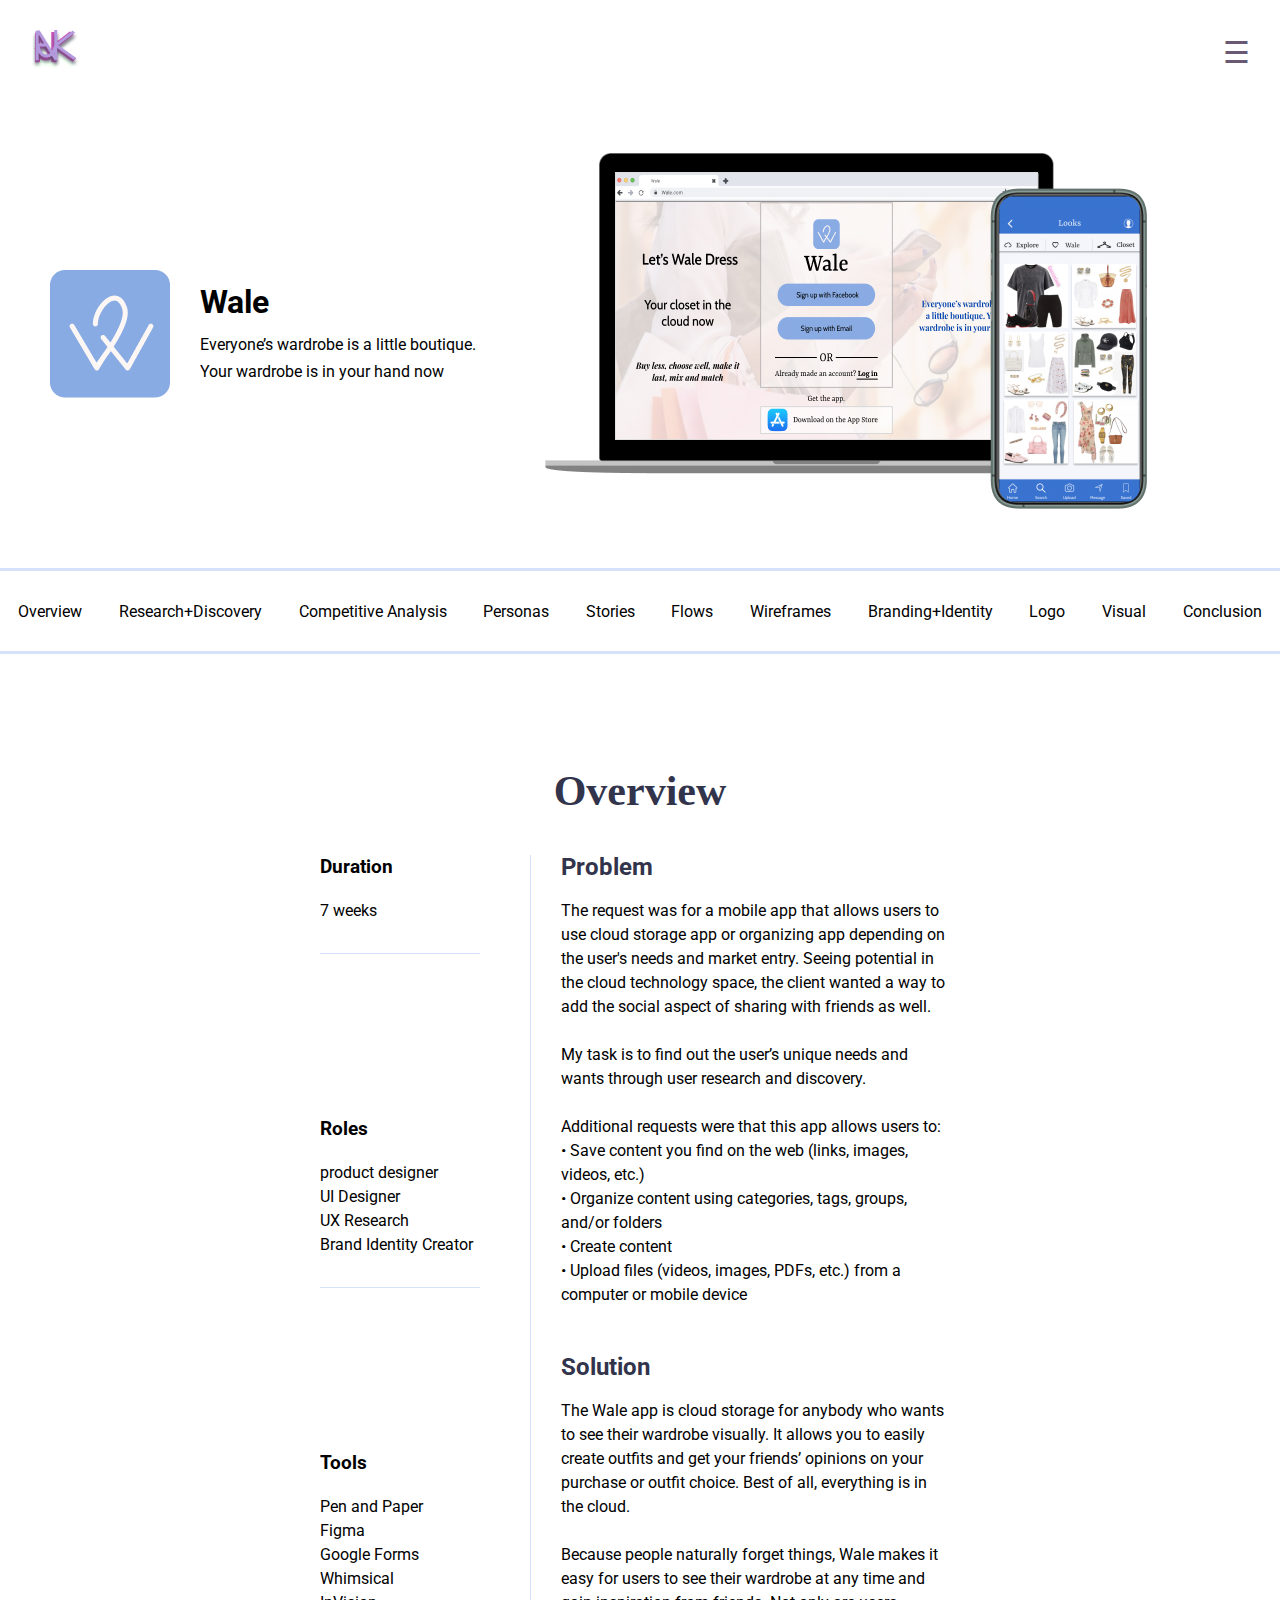
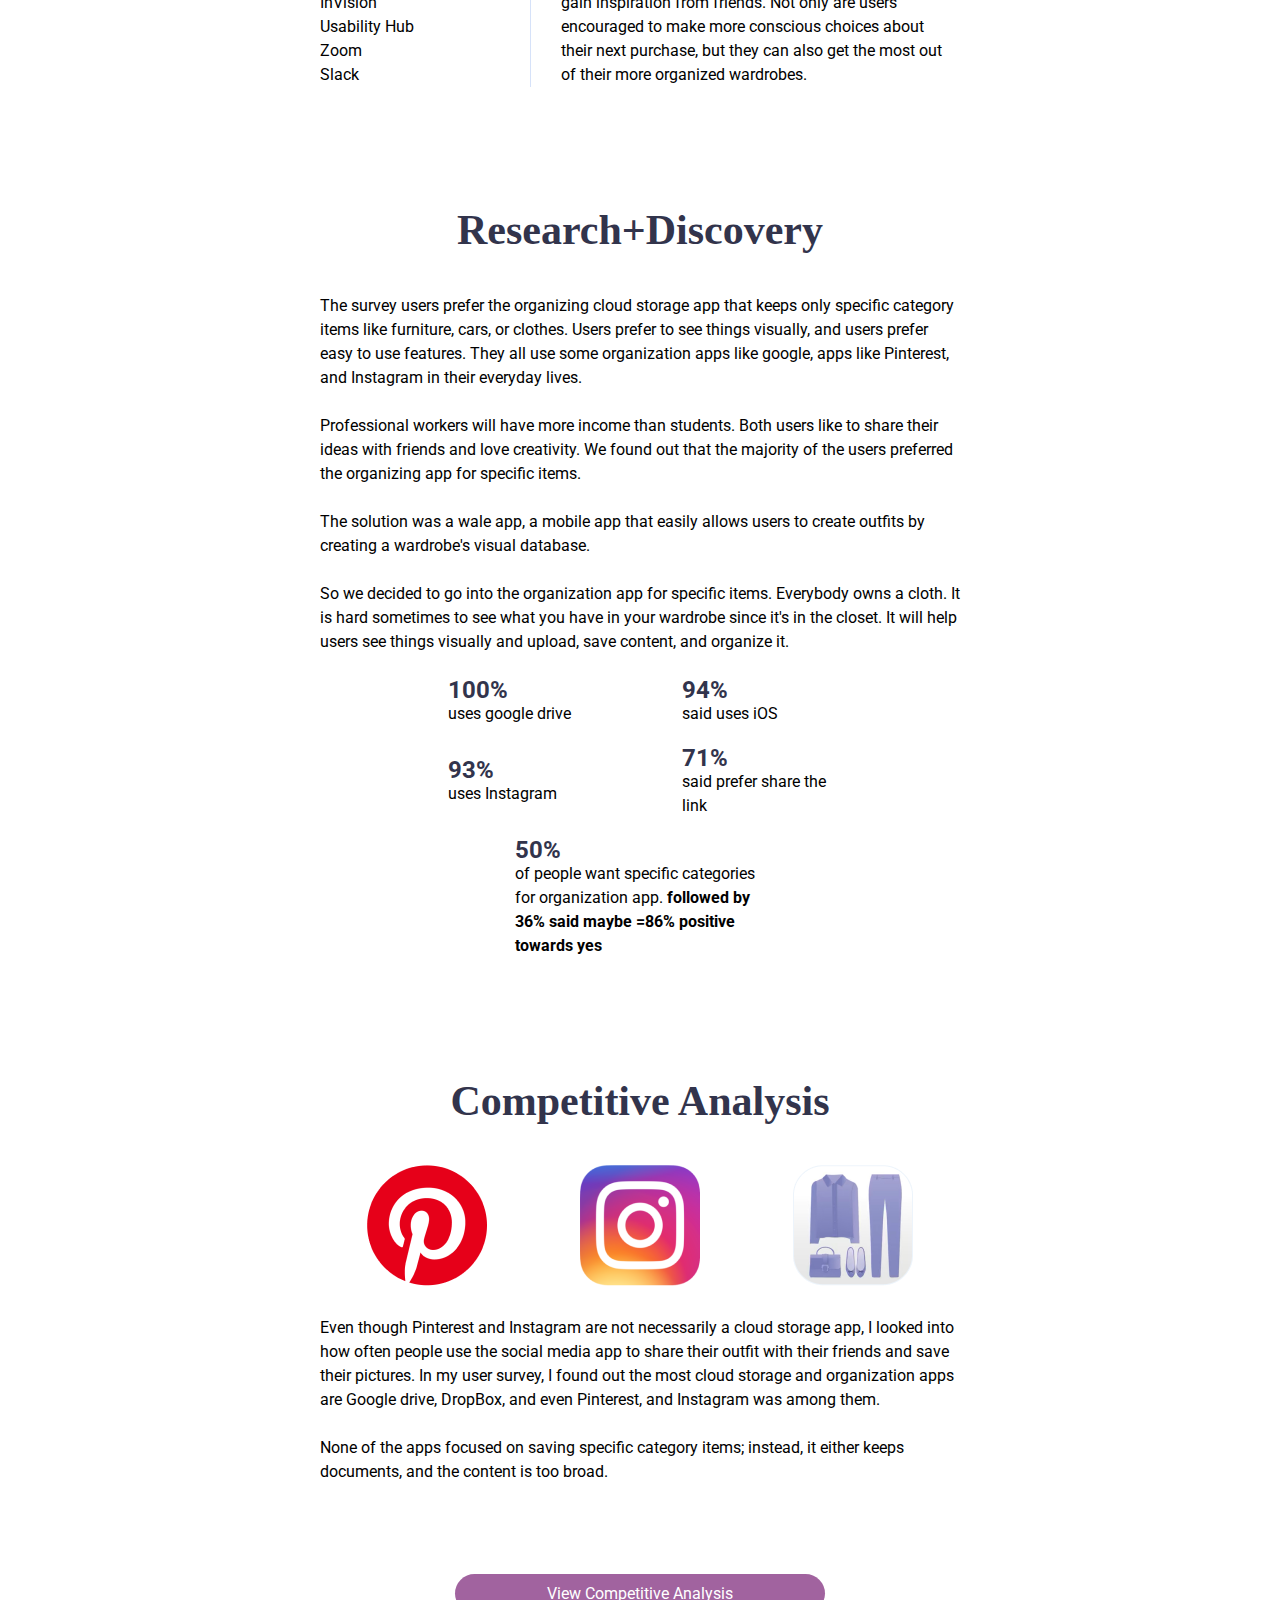
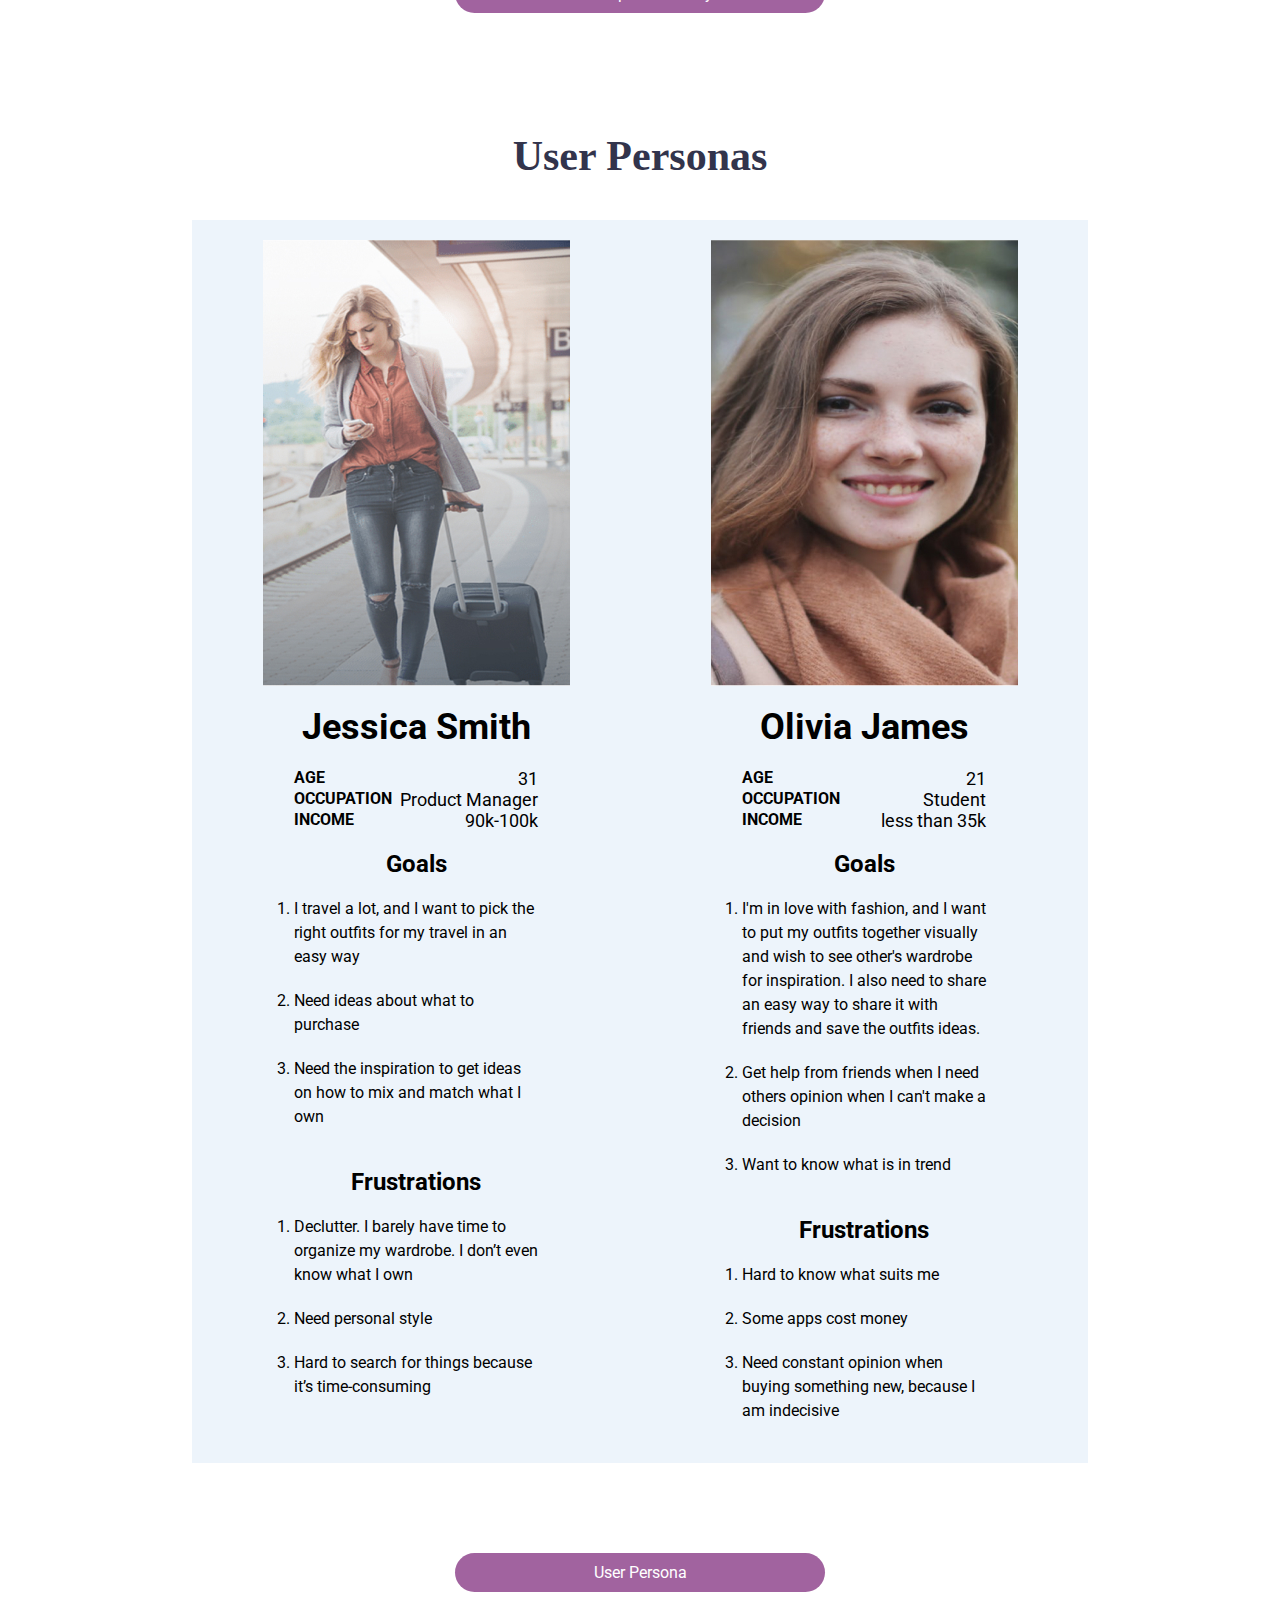
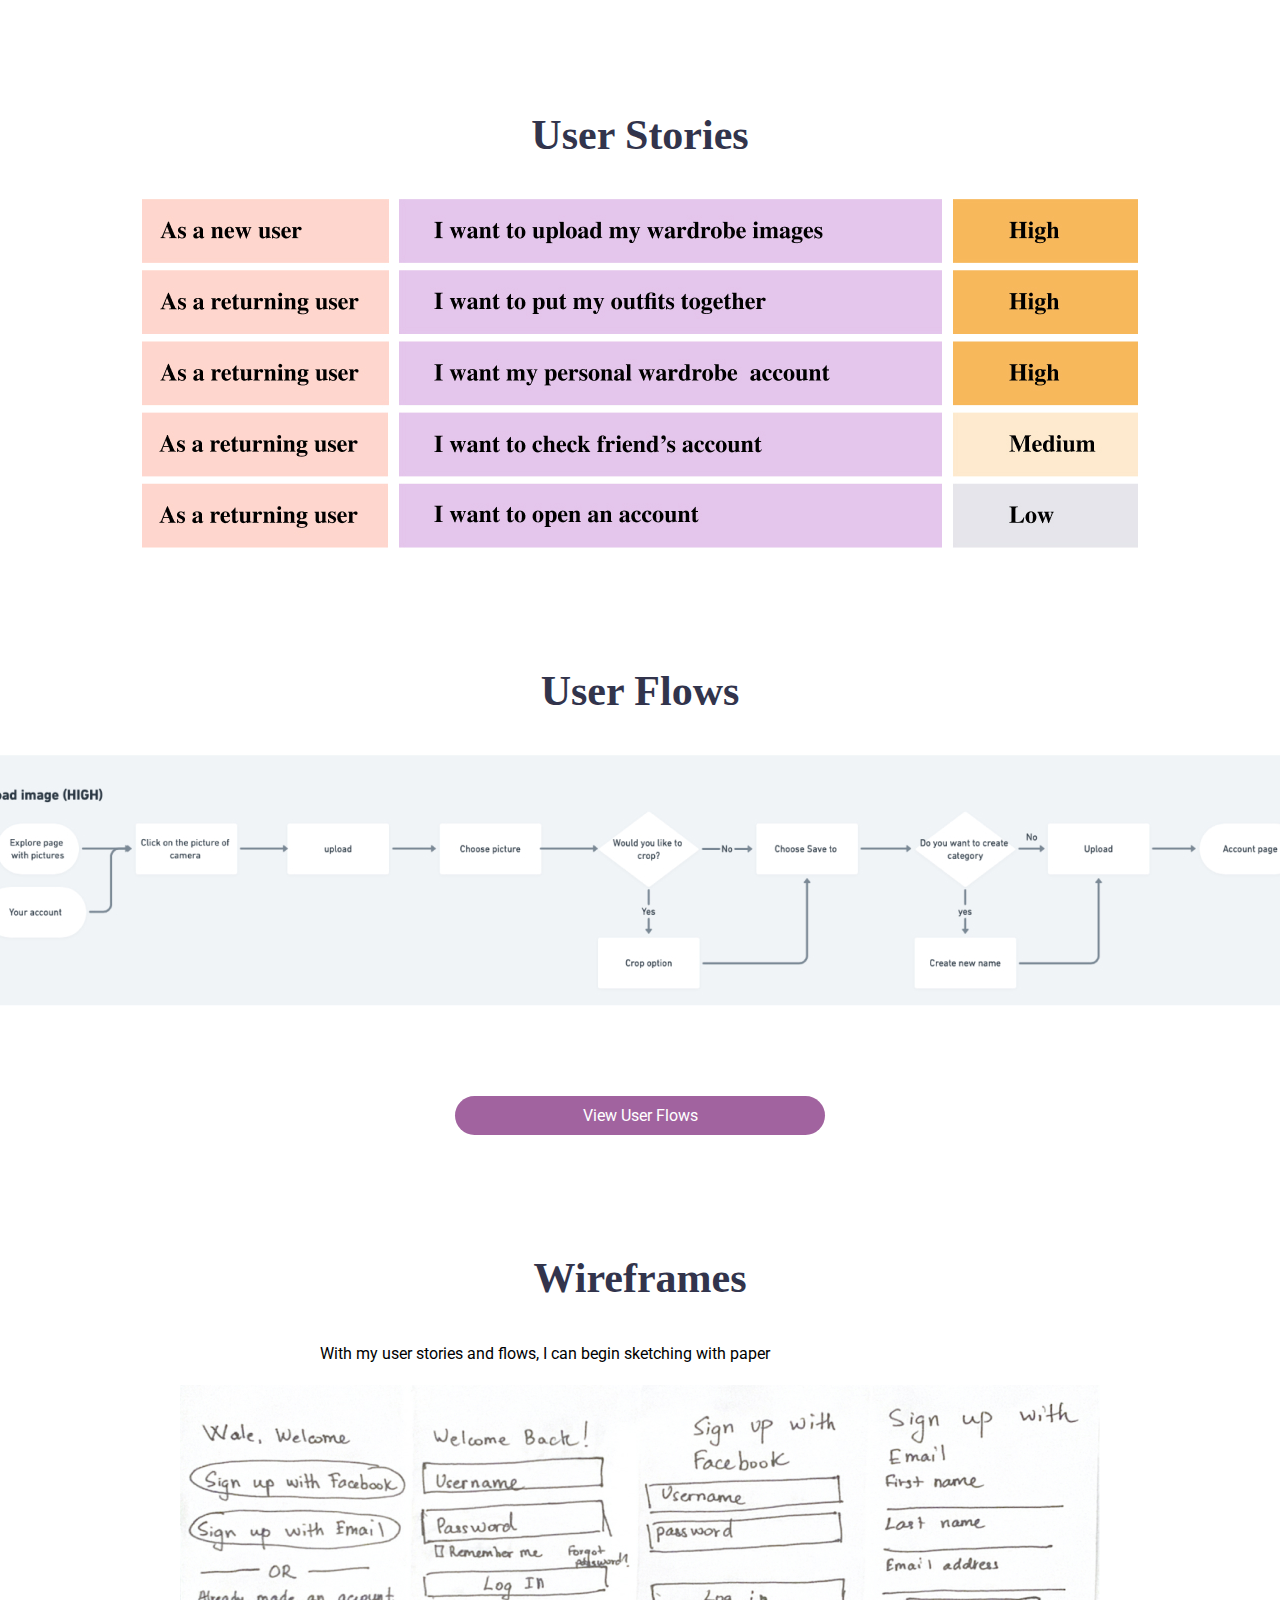
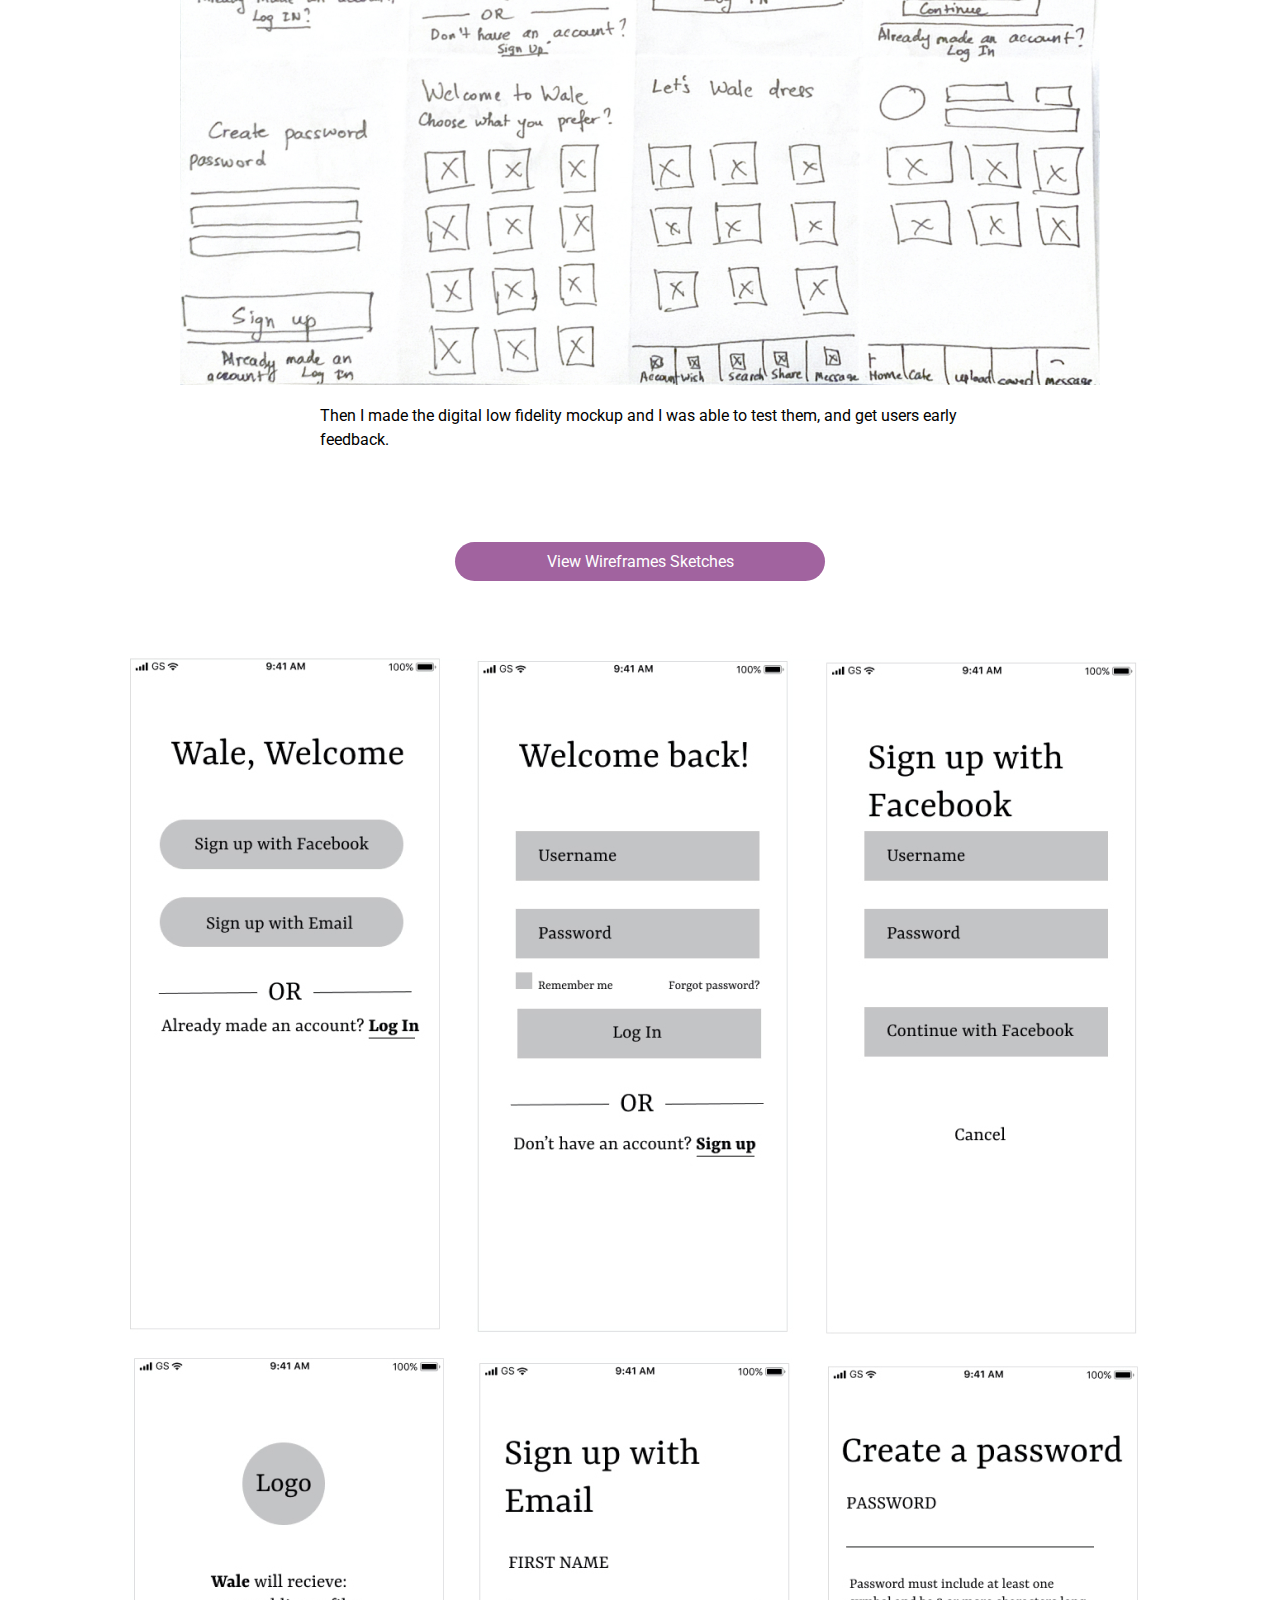
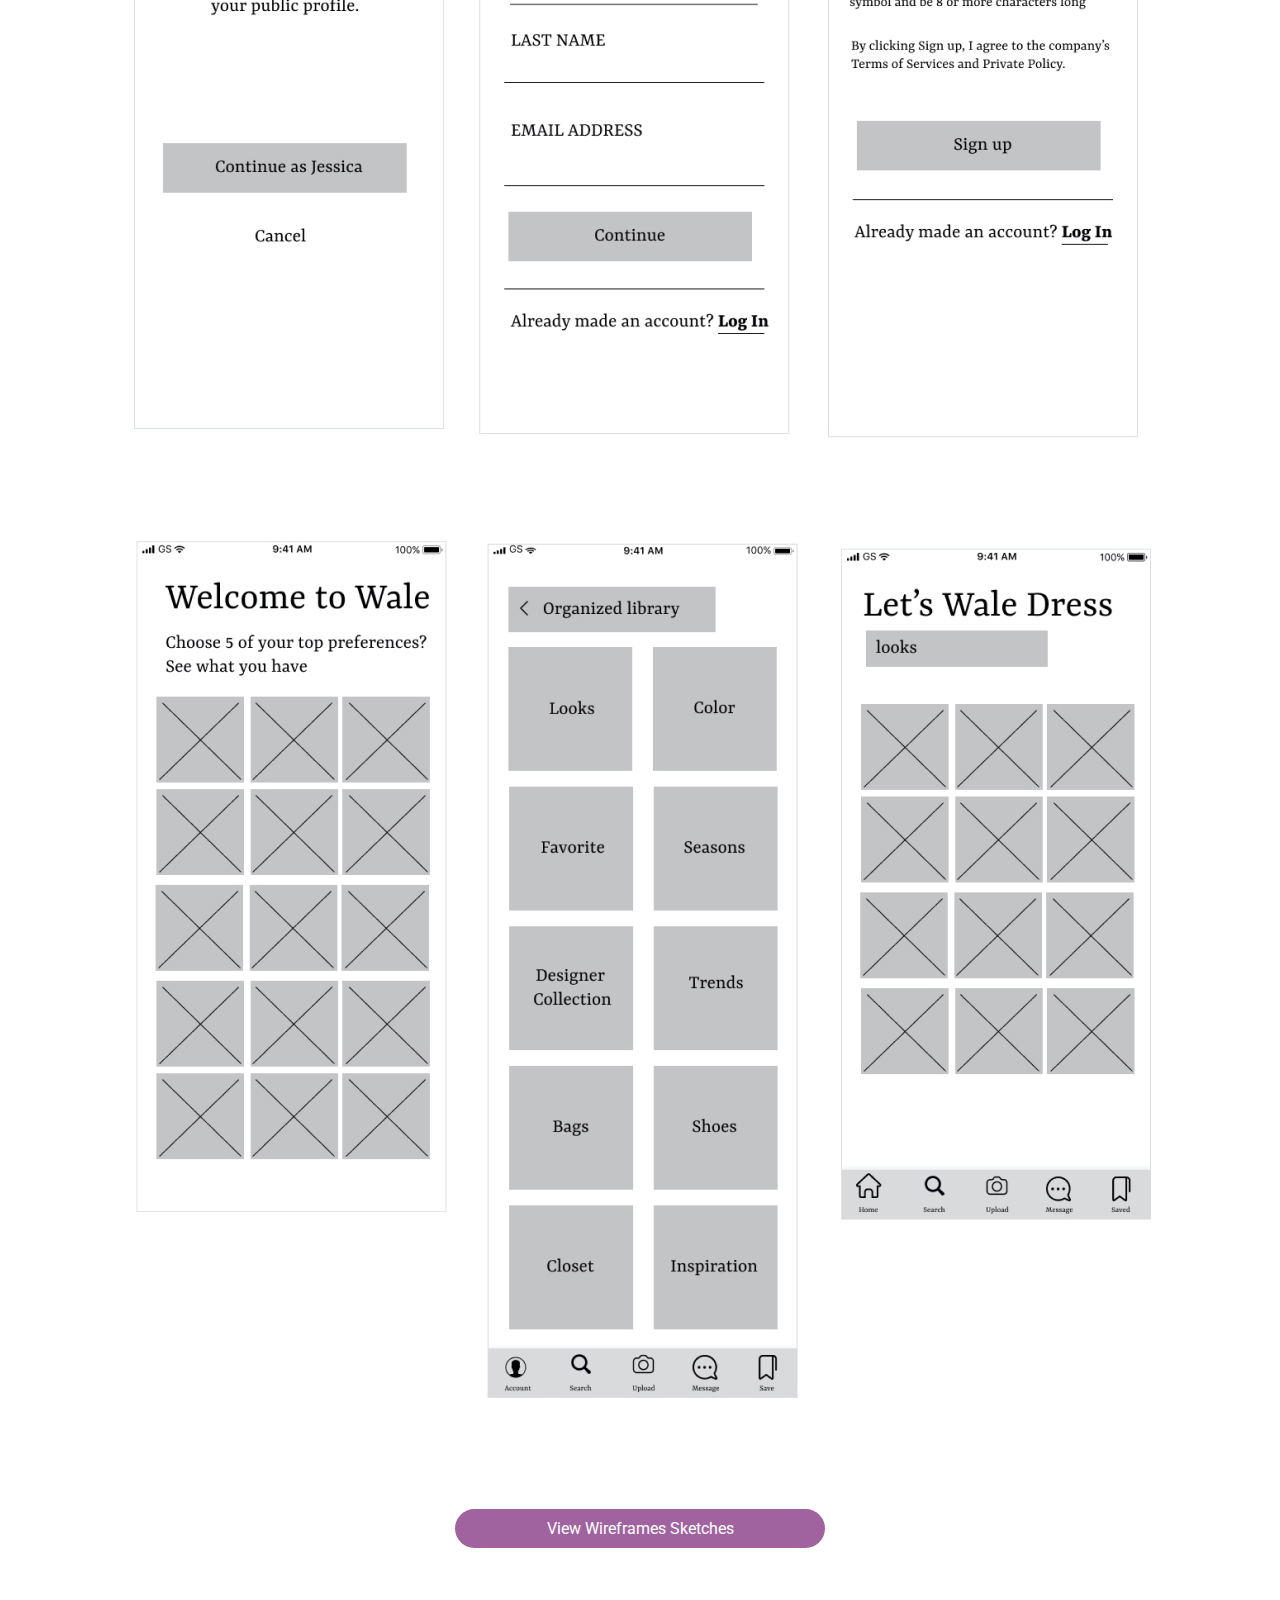
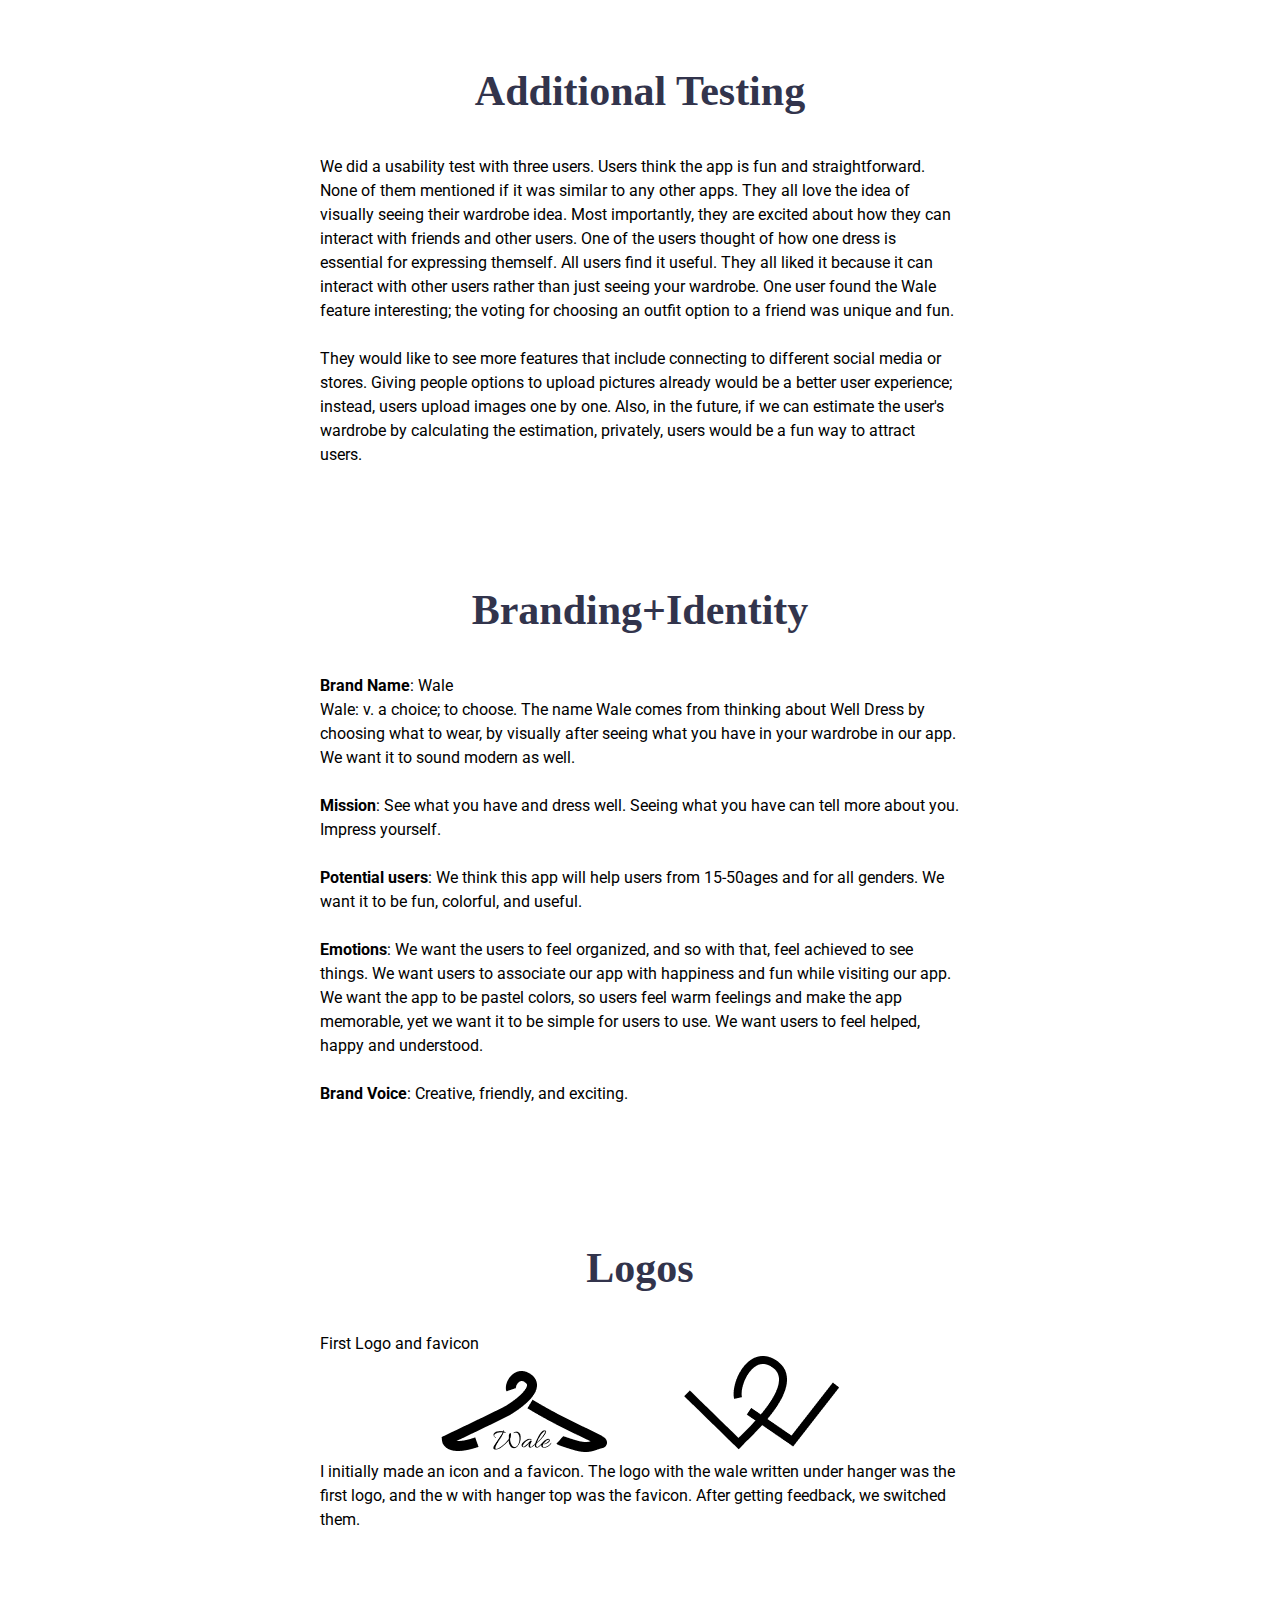
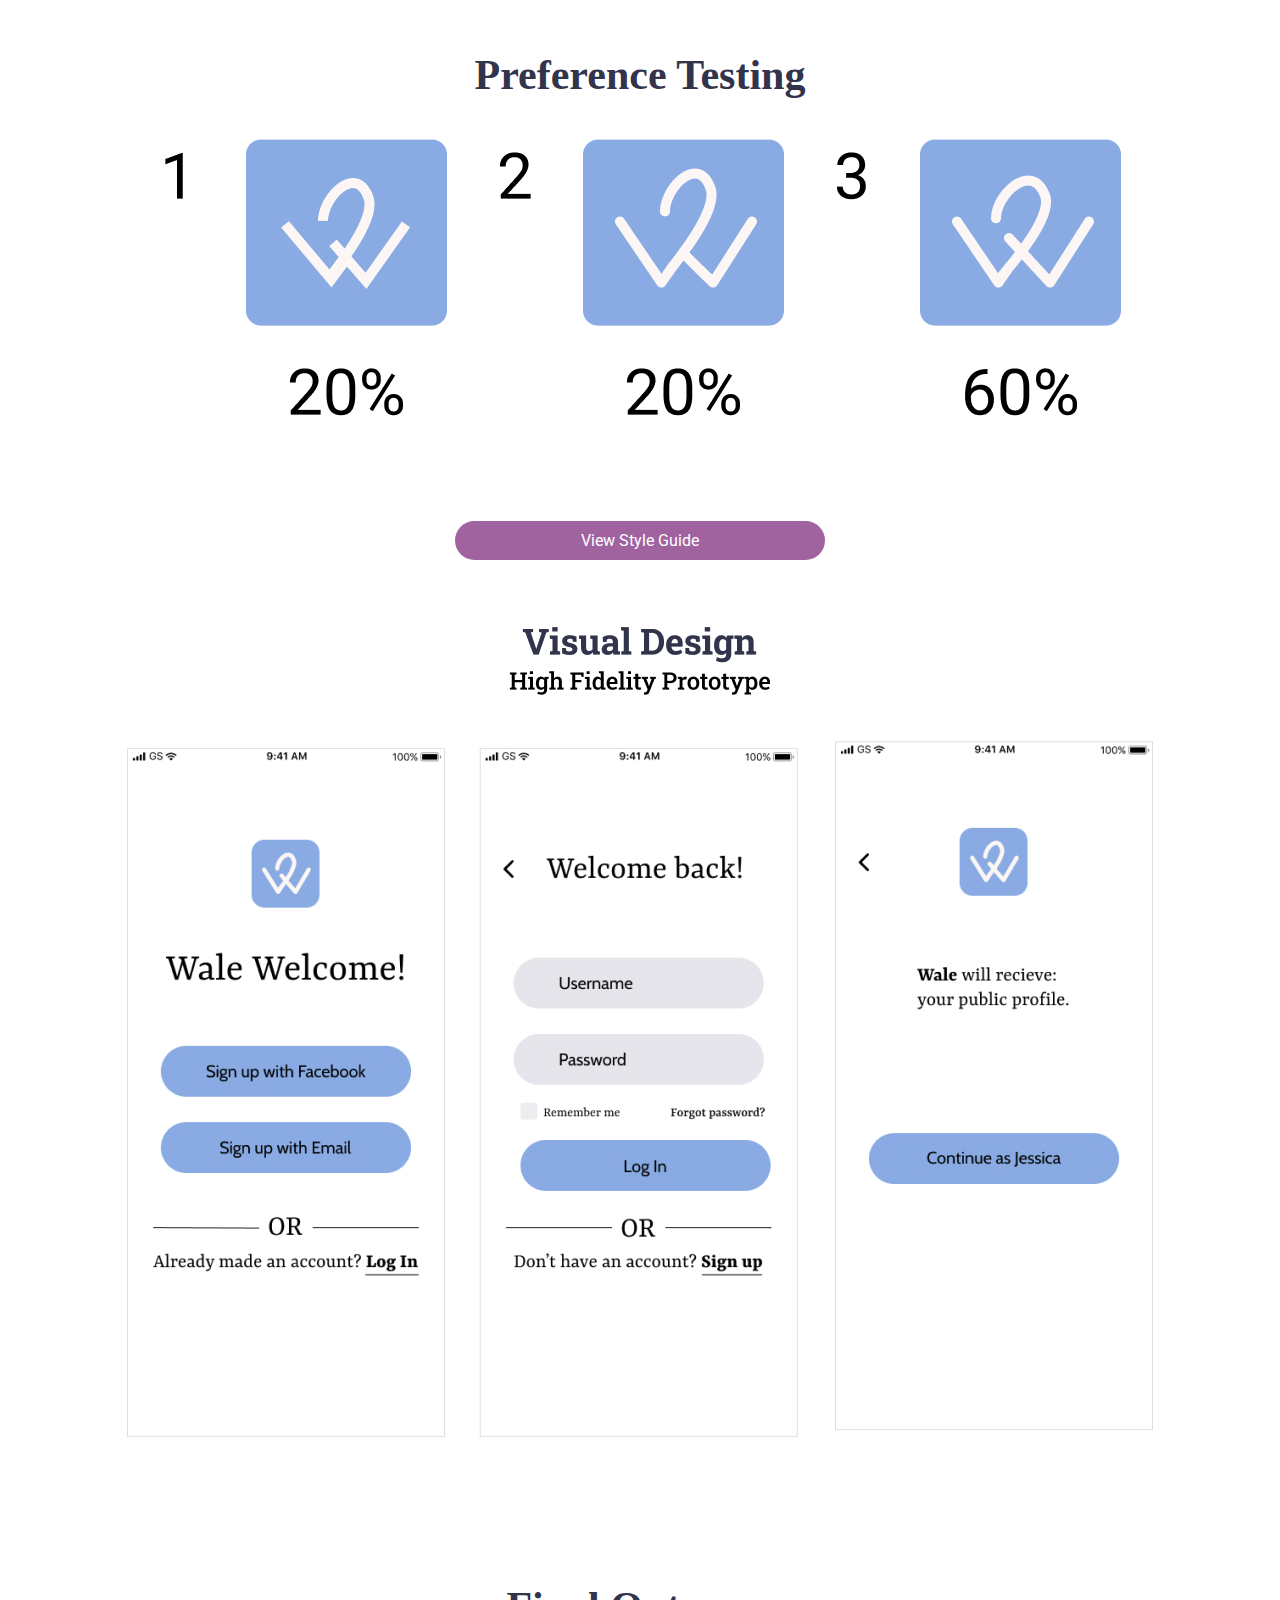
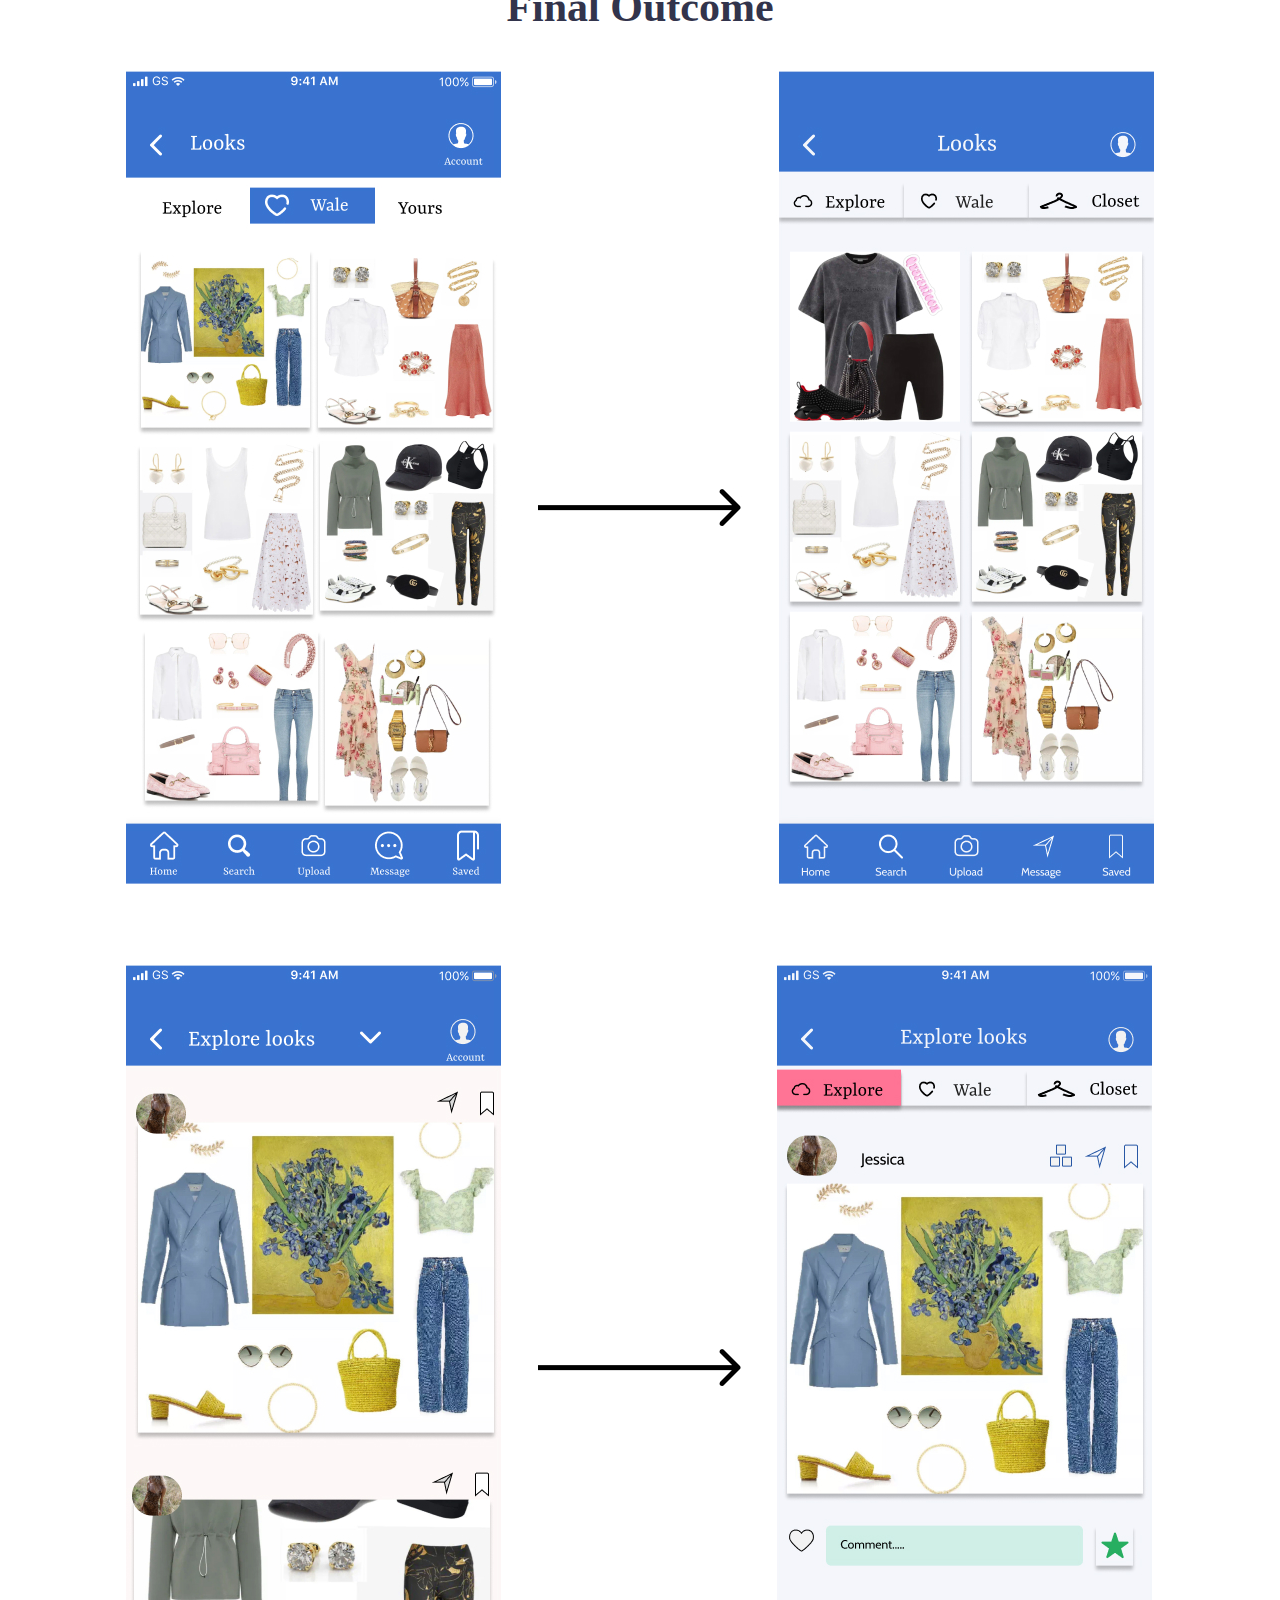
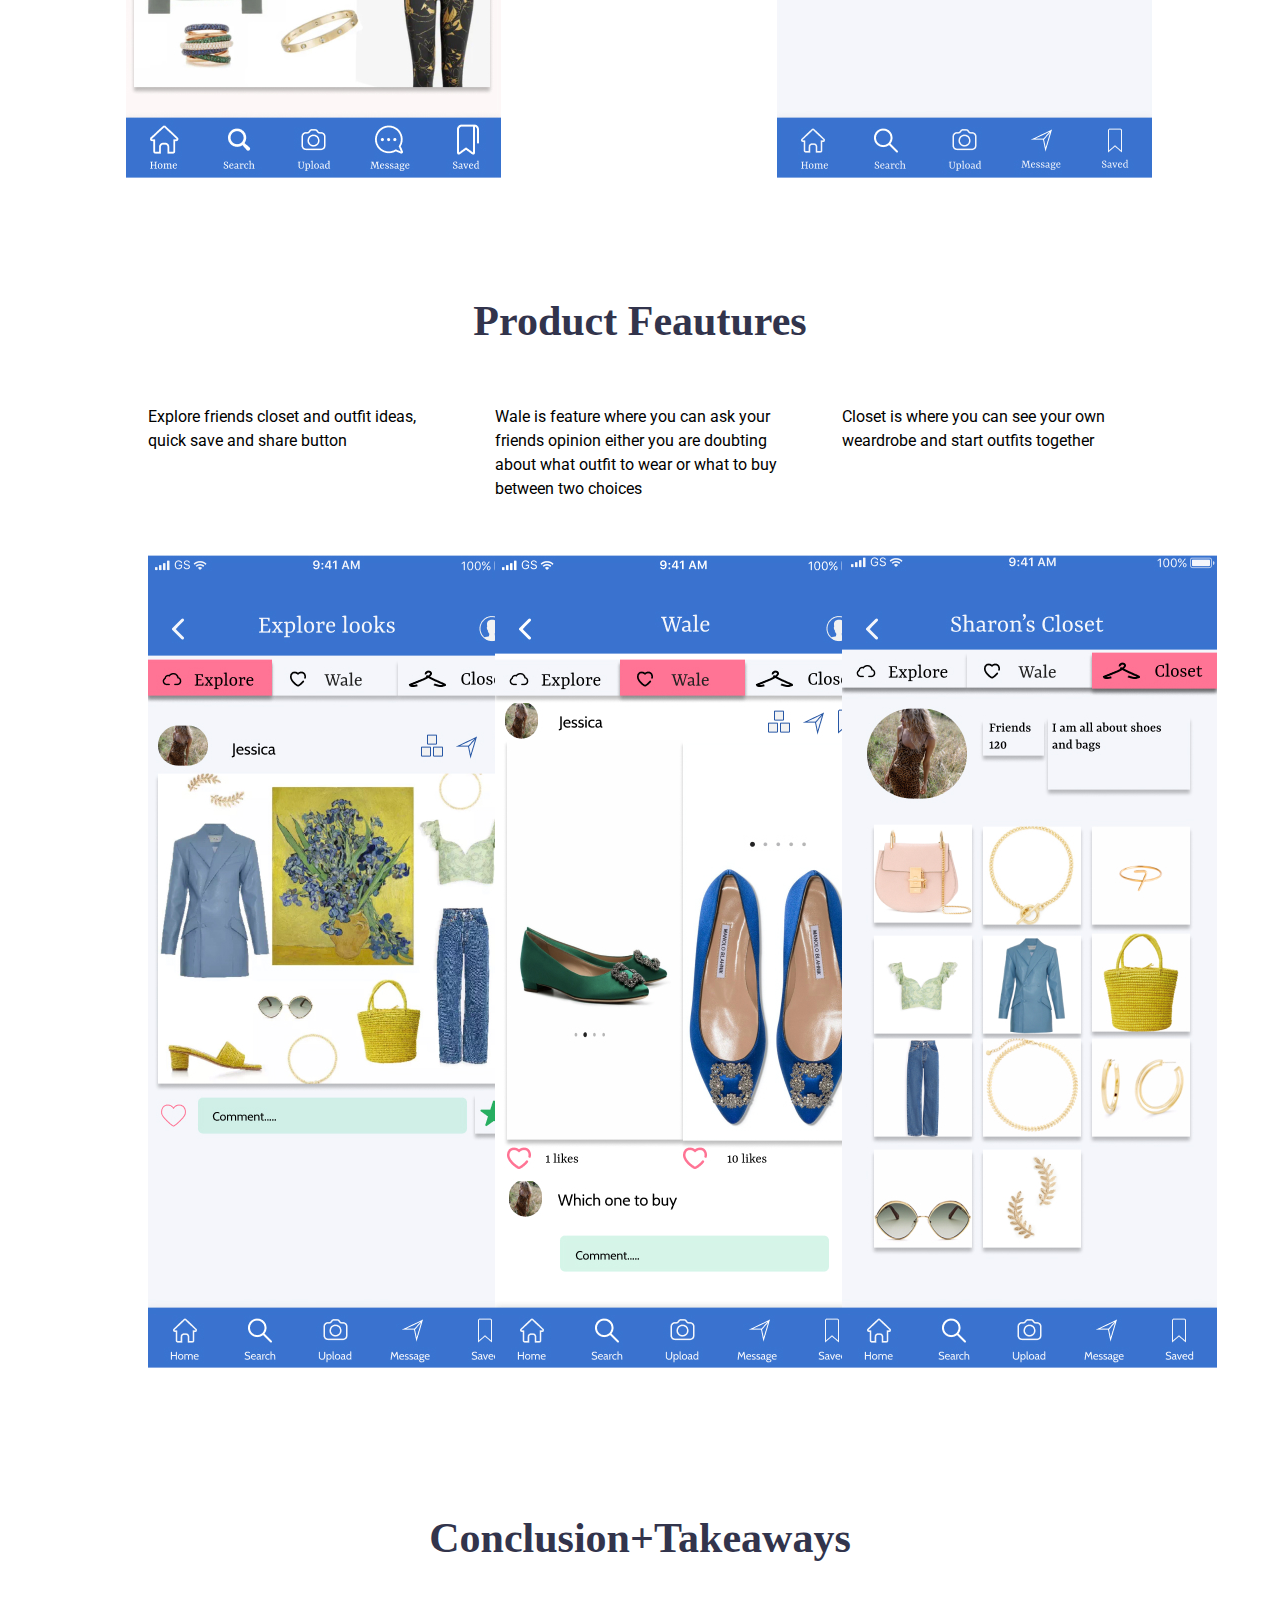
==== project.html @ 328fbc63 "resume link changed" ====
<!DOCTYPE html>
<html lang="en" dir="ltr">
<head>
  <meta charset="utf-8">
  <link rel="stylesheet" href="css/style.css">
  <link rel="stylesheet" href="css/reset.css">
  <link href='https://fonts.googleapis.com/css?family=Roboto' rel='stylesheet'/>
  <title>Anuka Portfolio</title>
</head>
<body>
  <header>
    <div class="logo-container">
      <a href="index.html"><img src="images/logo.png" alt="Anuka-Logo" class = "logo"/></a>
    </div>
    <div id="myNav" class="overlay">
      <a href="javascript:void(0)" class="closebtn" onclick="closeNav()">&times;</a>
      <div class="overlay-content">
        <a href="index.html" onclick="closeNav()">Home</a>
        <a href="index.html#cs" onclick="closeNav()">Work</a>
        <a href="index.html#about" onclick="closeNav()">About</a>
        <a href="https://drive.google.com/file/d/1bMU77Y_Y6npJeci_kIAdNd54KmzzR2Gt/view?usp=sharing" target="_blank" onclick="closeNav()">Resume</a>
        <h1 class = "small-title">Get in touch, I love connecting with new people!</h1>
        <div class = "contact">
          <a href="https://www.linkedin.com/in/anuka-mendbayar/" target="_blank"> <img src = "images/linkedin.png" alt="Linkedin"/></a>
          <a href="https://github.com/Anuhandai/" target="_blank"> <img src = "images/github.png" alt="Github"/></a>
          <a href="https://mail.google.com/mail/u/0/?view=cm&fs=1&tf=1&source=mailto&to=b.anumend@gmail.com&su=Hello!" target="_blank"> <img src = "images/email.png" alt="Email"/></a>
        </div>
      </div>
    </div>
    <span onclick="openNav()" class = "burger-icon">&#9776; </span>
  </header>

  <div class="Project1">
    <div class="wale-section">
      <div class="wale-left">
        <img src="images/project/wale-logo.png" alt="Wale Logo">
        <div class="wale-left-text">
          <h1>Wale</h1>
          <p>Everyone’s wardrobe is
            a little boutique. Your wardrobe is in your hand now
          </p>
        </div>
      </div>
      <div class="wale-right">
        <img src="images/project/laptop-iphone.jpg" alt="laptop">
      </div>
    </div>
  </div>
  <nav class="sticky nav">
    <ul class="case-nav">
      <li><a href="#overview">Overview</a></li>
      <li><a href="#research-and-discovery">Research+Discovery</a></li>
      <li><a href="#competitive-analysis">Competitive Analysis</a></li>
      <li><a href="#user-personas">Personas</a></li>
      <li><a href="#user-stories">Stories</a></li>
      <li><a href="#user-flows">Flows</a></li>
      <li><a href="#wireframes">Wireframes</a></li>
      <li><a href="#branding">Branding+Identity</a></li>
      <li><a href="#logos">Logo</a></li>
      <li><a href="#visual-design">Visual</a></li>
      <li><a href="#conclusion">Conclusion</a></li>
    </ul>
  </nav>

  <section class="anchor">
    <a id="overview">&nbsp;</a>
    <h2 class="target-label title">Overview</h2>
  </section>

  <div class="overview-full">
    <section class="overview">
      <div class="duration">
        <h3>Duration</h3>
        <p>7 weeks</p>
      </div>
      <div class="roles">
        <h3>Roles</h3>
        <ul>
          <li>product designer</li>
          <li>UI Designer</li>
          <li>UX Research</li>
          <li>Brand Identity Creator</li>
        </ul>
      </div>
      <div class="tools">
        <h3>Tools</h3>
        <ul>
          <li>Pen and Paper</li>
          <li>Figma</li>
          <li>Google Forms</li>
          <li>Whimsical</li>
          <li>InVision</li>
          <li>Usability Hub</li>
          <li>Zoom</li>
          <li>Slack</li>
        </ul>
      </div>
    </section>

    <section class="prob-sol">
      <div class="problem">
        <h2>Problem</h2>

        <p>The request was for a mobile app that allows users to use cloud storage app or organizing app depending on the user's needs and market entry. Seeing potential in the cloud technology space, the client wanted a way to add the social aspect of sharing with friends as well.<br>
          <br>My task is to find out the user’s unique needs and wants through user research and discovery.
          <br><br>
          Additional requests were that this app allows users to:
          <br>

          • Save content you find on the web (links, images, videos, etc.)<br>
          • Organize content using categories, tags, groups, and/or
          folders<br>
          • Create content<br>
          • Upload files (videos, images, PDFs, etc.) from a computer or
          mobile device<br>
        </p>
      </div>
      <br><br>
      <div class="problem">
        <h2>Solution</h2>

        <p>
          The Wale app is cloud storage for anybody who wants to see their wardrobe visually. It allows you to easily create outfits and get your friends’ opinions on your purchase or outfit choice. Best of all, everything is in the cloud.<br><br>
          Because people naturally forget things, Wale makes it easy for users to see their wardrobe at any time and gain inspiration from friends. Not only are users encouraged to make more conscious choices about their next purchase, but they can also get the most out of their more organized wardrobes.
        </p>
      </div>
    </section>
  </div>
  <section>
    <div class="anchor">
      <a id="research-and-discovery">&nbsp;</a>
      <h2 class="target-label title">Research+Discovery</h2>
    </div>
    <div class="ur-callout">
      <div>
        <p>
          The survey users prefer the organizing cloud storage app that keeps only specific category items like furniture, cars, or clothes. Users prefer to see things visually, and users prefer easy to use features. They all use some organization apps like google, apps like Pinterest, and Instagram in their everyday lives.<br><br>
          Professional workers will have more income than students. Both users like to share their ideas with friends and love creativity. We found out that the majority of the users preferred the organizing app for specific items.<br><br>
          The solution was a wale app, a mobile app that easily allows users to create outfits by creating a wardrobe's visual database.<br><br>
          So we decided to go into the organization app for specific items. Everybody owns a cloth. It is hard sometimes to see what you have in your wardrobe since it's in the closet. It will help users see things visually and upload, save content, and organize it.<br><br>
        </p>
        <div class="row">
          <div>
            <h2>100%</h2>
            <p>uses google drive</p>
          </div>
          <div>
            <h2>94%</h2>
            <p> said uses iOS</p>
          </div>
        </div>
        <div class="row">
          <div>
            <h2>93%</h2>
            <p>uses Instagram</p>
          </div>

          <div>
            <h2>71%</h2>
            <p>said prefer share the link</p>
          </div>

        </div>
        <div class="row-one">
          <div>
            <h2>50%</h2>
            <p>of people want specific
              categories for organization app.
              <b>followed by 36% said maybe
                =86% positive towards yes</b>
              </p>
            </div>
          </div>

        </div>
      </div>
    </section>

    <section>
      <div class="anchor">
        <a id="competitive-analysis">&nbsp;</a>
        <h2 class="target-label title">Competitive Analysis</h2>
      </div>
      <div class="ca-images">
        <img src="images/project/pinterest-icon.png" alt="Pinterest">
        <img src="images/project/instagram-icon.png" alt="Instagram">
        <img src="images/project/stylebook-icon.png" alt="Stylebook">
      </div>
      <div class="comp-ana-text">
        <p>Even though Pinterest and Instagram are not necessarily a cloud storage app, I looked into how often people use the social media app to share their outfit with their friends and save their pictures. In my user survey, I found out the most cloud storage and organization apps are Google drive, DropBox, and even Pinterest, and Instagram was among them.
          <br><br>None of the apps focused on saving specific category items; instead, it either keeps documents, and the content is too broad.
        </p>
      </div>
      <div class="case-buttons">
        <a href="https://docs.google.com/document/d/15TSkoY2rjcj_Bl6P4asw0RA-H8UemEVKMfFNKm5A1dM/edit?usp=sharing" class="button-hero-cta">View Competitive Analysis</a>
      </div>
    </section>
    <section>
      <div class="anchor">
        <a id="user-personas">&nbsp;</a>
        <h2 class="target-label title">User Personas</h2>
      </div>
      <div class="personas">
        <div class="persona">
          <div class="persona-top">
            <img src="images/project/user-persona1.jpg" alt="Jessica"/>
            <div>
              <h3 class="persona-name">Jessica Smith</h3>
              <div class="persona-row">
                <h4>AGE</h4>
                <p>31</p>
              </div>
              <div class="persona-row">
                <h4>OCCUPATION</h4>
                <p>Product Manager</p>
              </div>
              <div class="persona-row">
                <h4>INCOME</h4>
                <p>90k-100k</p>
              </div>
              <br>
              <h3>Goals</h3>
              <br>
              <ol>
                <li>I travel a lot, and I want to pick the right outfits for my travel in an easy way</li>
                <li>Need ideas about what to purchase</li>
                <li>Need the inspiration to get ideas on how
                  to mix and match what I own
                </li>
              </ol>
              <br>
              <h3>Frustrations</h3>
              <br>
              <ol>
                <li>Declutter. I barely have time to organize
                  my wardrobe. I don’t even know what I
                  own
                </li>
                <li>Need personal style </li>
                <li>Hard to search for things because it’s
                  time-consuming
                </li>
              </ol>
            </div>
          </div>
        </div>

        <div class="persona">
          <div class="persona-top">
            <img src="images/project/user-persona2.jpg" alt="Olivia">
            <div>

              <h3 class="persona-name">Olivia James</h3>
              <div class="persona-row">
                <h4>AGE</h4>
                <p>21</p>
              </div>

              <div class="persona-row">

                <h4>OCCUPATION</h4>
                <p>Student</p>
              </div>

              <div class="persona-row">
                <h4>INCOME</h4>
                <p>less than 35k</p>
              </div>

              <br>
              <h3>Goals</h3>
              <br>
              <ol>
                <li>I'm in love with fashion, and I want to
                  put my outfits together visually and
                  wish to see other's wardrobe for
                  inspiration. I also need to share an
                  easy way to share it with friends and
                  save the outfits ideas.
                </li>
                <li>Get help from friends when I need
                  others opinion when I can't make
                  a decision
                </li>
                <li>Want to know what is in trend</li>
              </ol>
              <br>
              <h3>Frustrations</h3>
              <br>
              <ol>
                <li>Hard to know what suits me </li>
                <li>Some apps cost money</li>
                <li>Need constant opinion when buying
                  something new, because I am
                  indecisive
                </li>
              </ol>
            </div>
          </div>

        </div>
      </div>
      <div class="case-buttons">
        <a href="https://www.figma.com/file/voUG8c4AcOM39IhN0o9dJs/Untitled?node-id=0%3A1" class="button-hero-cta">User Persona</a>
      </div>

      <section>
        <div class="anchor">
          <a id="user-stories">&nbsp;</a>
          <h2 class="target-label title">User Stories</h2>
          <img src="images/project/user-stories.jpg" class = "center-image" alt="user-stories">
        </div>
      </section>

      <section>
        <div class="anchor">
          <a id="user-flows">&nbsp;</a>
          <h2 class="target-label title">User Flows</h2>
          <img src="images/project/user-flows.jpg" alt="user-flows">
          <div class="case-buttons">
            <a   href="" class="button-hero-cta">View User Flows</a>
          </div>
        </div>
      </section>
      <section>
        <div class="anchor">
          <a id="wireframes">&nbsp;</a>
          <h2 class="target-label title">Wireframes</h2>
          <p>With my user stories and flows, I can begin sketching with paper</p>
          <br><img src="images/project/wireframes-sketch.jpg" alt="wireframes">
          <br><p>Then I made the digital low fidelity mockup and I was able to test them, and get users early feedback.</p>
          <div class="case-buttons">
            <a   href="https://drive.google.com/drive/folders/1LoMvlN8enMl0Yte-UlUXy6a01XHD2C_X?usp=sharing" class="button-hero-cta">View Wireframes Sketches</a>
          </div>
        </div>
      </section>
      <section>
        <div class="anchor">
          <a id="low-fidelity-prototypes">&nbsp;</a>
          <br><br>
          <!-- <h2 class="target-label title">Low Fidelity Prototype</h2> -->
          <img src="images/project/wireframes-low-fidelity.jpg" alt="user-flows">
          <div class="case-buttons">
            <a   href="https://www.figma.com/file/L7QMrX7QybdQlKqRNjgRgp/Wireframes?node-id=207%3A3750" class="button-hero-cta">View Wireframes Sketches</a>
          </div>
        </div>
      </section>
      <section>
        <div class="anchor">
          <a id="additional-testing">&nbsp;</a>
          <h2 class="target-label title">Additional Testing</h2>
          <p>We did a usability test with three users. Users think the app is fun and straightforward. None of them mentioned if it was similar to any other apps. They all love the idea of visually seeing their wardrobe idea. Most importantly, they are excited about how they can interact with friends and other users. One of the users thought of how one dress is essential for expressing themself. All users find it useful. They all liked it because it can interact with other users rather than just seeing your wardrobe. One user found the Wale feature interesting; the voting for choosing an outfit option to a friend was unique and fun.
            <br><br>They would like to see more features that include connecting to different social media or stores. Giving people options to upload pictures already would be a better user experience; instead, users upload images one by one. Also, in the future, if we can estimate the user's wardrobe by calculating the estimation, privately, users would be a fun way to attract users.
          </p>
        </div>
      </section>
      <section>
        <div class="anchor">

          <a id="branding">&nbsp;</a>
          <h2 class="target-label title">Branding+Identity</h2>
          <p><b>Brand Name</b>: Wale
            <br>Wale: v. a choice; to choose. The name Wale comes from thinking about Well Dress by choosing what to wear, by visually after seeing what you have in your wardrobe in our app. We want it to sound modern as well.
            <br><br>
            <b>Mission</b>: See what you have and dress well. Seeing what you have can tell more about you. Impress yourself.
            <br><br>
            <b>Potential users</b>: We think this app will help users from 15-50ages and for all genders. We want it to be fun, colorful, and useful.
            <br><br>
            <b>Emotions</b>: We want the users to feel organized, and so with that, feel achieved to see things. We want users to associate our app with happiness and fun while visiting our app. We want the app to be pastel colors, so users feel warm feelings and make the app memorable, yet we want it to be simple for users to use. We want users to feel helped, happy and understood.
            <br><br>
            <b>Brand Voice</b>: Creative, friendly, and exciting.
          </p>
          <br>
        </div>
      </section>
      <section>
        <div class="anchor">
          <a id="logos">&nbsp;</a>
          <h2 class="target-label title">Logos</h2>
          <p>First Logo and favicon</p>
          <img src="images/project/logo-sketch.png" alt="logo-sketch">
          <p>                      I initially made an icon and a favicon. The logo with the wale written under hanger was the first logo, and the w with hanger top was the favicon. After getting feedback, we switched them.
          </p>
        </div>

      </section>
      <section>
        <div class="anchor">
          <a id="preference-testing">&nbsp;</a>
          <h2 class="target-label title">Preference Testing</h2>
          <img src="images/project/logos.jpg" alt="wale-logos">
          <!-- <img src="images/project/typography.jpg" alt="color-typography"> -->
          <div class="case-buttons">
            <a   href="https://www.figma.com/file/PRsxPKleXmUVFi92pjIQ1z/Branding-MOODBOARD" class="button-hero-cta">View Style Guide</a>
          </div>
          <br><br>
        </div>
      </section>
      <section>
        <div class="anchor">
          <a id="visual-design">&nbsp;</a>

          <img src="images/project/visual-design.jpg" alt="visual-design">
        </div>
      </section>
      <section>
        <div class="anchor">
          <a id="final-outcome">&nbsp;</a>
          <h2 class="target-label title">Final Outcome</h2>
          <img src="images/project/final-outcome.jpg" alt="final-outcome">
        </div>
      </section>
      <section>
        <div class="anchor">
          <a id="product-features">&nbsp;</a>
          <h2 class="target-label title">Product Feautures</h2>

          <div class="product-features">
            <div class="product-feature">
              <p>Explore friends closet and outfit ideas, quick save and share button</p>
              <img src="images/project/explore-looks.jpg" alt="explore-looks">
            </div>
            <div class="product-feature">
              <p>Wale is feature where you can ask your friends opinion either you are doubting about what outfit to wear or what to buy between two choices</p>
              <img src="images/project/Wale-5.jpg" alt="wale">
            </div>
            <div class="product-feature">
              <p>Closet is where you can see your own weardrobe and start outfits together </p>
              <img src="images/project/closet.jpg" alt="closet">
            </div>
          </div>
        </div>
      </section>
      <section>
        <div class="anchor">
          <a id="conclusion">&nbsp;</a>
          <h2 class="target-label title">Conclusion+Takeaways</h2>
          <p class="conc">The cloud storage and organization industry is a fast-growing and complicated, Just like its user's needs.
            <br><br>There is already a lot of excellent cloud storage companies out there, so initially, I was doubtful, especially it’s really app for specific catregory. But to my surprise, in my last round of user testing, people loved Wale. The choosing options for friend were a huge hit! People liked the organization and the minimalist.
            <br><br>Really get into want the users want and how to solve it efficiently and easy
            How to make it easier yet appealing to users
            What will make them stay and come back to our product
            What will make us different than our competitors
            No step is small. Every small things count as making it consistent and clear
          </p>
        </div>
      </section>

    </section>
    <h1 class = "small-title">Get in touch, I love connecting with new people!</h1>
    <div class = "contact">
      <a href="https://www.linkedin.com/in/anuka-mendbayar/" target="_blank"> <img src = "images/linkedin.png" alt="Linkedin"/></a>
      <a href="https://github.com/Anuhandai/" target="_blank"> <img src = "images/github.png" alt="Github"/></a>
      <a href="https://mail.google.com/mail/u/0/?view=cm&fs=1&tf=1&source=mailto&to=b.anumend@gmail.com&su=Hello!" target="_blank"> <img src = "images/email.png" alt="Email"/></a>
    </div>
    <footer>
      <p> © 2020 designed and built by Anuka Mendbayar</p>
    </footer>
    <script src = "app.js"></script>
    <!-- Global site tag (gtag.js) - Google Analytics -->
    <script async src="https://www.googletagmanager.com/gtag/js?id=G-GRB5V3L5WQ"></script>
    <script>
    window.dataLayer = window.dataLayer || [];
    function gtag(){dataLayer.push(arguments);}
    gtag('js', new Date());

    gtag('config', 'G-GRB5V3L5WQ');
    </script>
</body>
</html>
---- css/style.css ----
body {
  font-family: 'Roboto', sans-serif;
}

header{
  position: fixed;
  top: 0px;
  width: 100%;
  z-index: 1000;
  background-color: white;
  display: flex;
  justify-content: space-between;
  align-items: center;
  margin-bottom: 5px;
}

header> .logo-container{
  margin: 30px 0 0 30px;
}

header > span{
  margin: 30px 30px 0 0;

}

.burger-icon{
  font-size:30px;
  cursor:pointer;
  color: #695973;
}

.hero{
  background-image: url("../images/lavender.jpg");
  background-repeat: no-repeat;
  background-size: cover;
  height: 100vh;
  width: 100%;
  display: flex;
  flex-direction: column;
  position: relative;
  margin-top: 80px;
}

.hero-tagline{
  width: 50%;
  font-size: 36px;
  margin-left: 120px;
  margin-top: 230px;
  font-family: 'Roboto Slab';
  color: #4A3175;
  line-height: 150%;
}

.bounce{
  display: flex;
  justify-content: center;
  align-items: center;
  margin: 90px;
}

.title{
  text-align: center;
  font-size: 42px;
  margin: 40px 40px;
  font-family: 'Roboto Slab';
  color: #32344C;
  margin-top: 100px;
}

.small-title{
  text-align: center;
  font-size: 34px;
  margin: 100px 0;
}
.test{
  margin-bottom: 0 !important;
}

.my-work{
  background-image: url("../images/casestudypic.jpg");
  background-repeat: no-repeat;
  background-size: cover;
  padding-bottom: 10px;
}

.project-row{
  width: 80%;
  margin: auto;
  display: flex;
  justify-content: space-between;
  margin-bottom: 100px;
}

.project-row > img{
  width: 40%;
}

.project-text{
  display: flex;
  flex-direction: column;
  justify-content: flex-start;
  padding-left: 150px;
}

.project-text > h3{
  margin-bottom: 20px;
  font-family: 'Roboto Slab';
}

.project-text>p{
  margin-top: 30px;
  line-height: 150%;
  width: 60%;
}

.project-text-container{
  width: 80%;
  display: flex;
  flex-direction: column;
  justify-content: flex-start;
}

.view-case-study{
  width: 320px;
  height: 45px;
  border-radius: 40px;
  background-color: #a1639f;
  display: flex;
  justify-content: center;
  align-items: center;
  margin-top: 60px;
  margin-left: 150px;
}

.view-case-study a{
  text-decoration: none;
  color: white;
}

.view-case-study:hover{
  cursor: pointer;
  transition: 0.1s;
  background-color: #89ABE3;
  transform: : scale(1.1);
  color: #89ABE3;
}

.view-case-study > a:hover{
  color: #89ABE3;
}

.view-case-study > p{
  color: white;
  font-size: 22px;
}

.skills-big-container{
  display: flex;
  justify-content: center;
}
.skills-container{
  width: 70%;
  display: grid;
  grid-template-columns: repeat(auto-fit, minmax(300px, 1fr));
}

.skill{

  width: 300px;
  display: flex;
  justify-content: space-between;
  align-items: flex-start;
  margin: 30px 0;
  justify-items: center;

}

.skill-image{
  margin-right: 40px;
  margin-top: 40px;
}

.skill-text > h4{
  margin-bottom: 20px;
  line-height: 150%;

}

.about-me{
  width: 70%;
  margin: auto;
  display: flex;
  justify-content: flex-end;
  align-items: flex-start;
}

.about-me > p{
  font-size: 1.2em;
  margin-top: 20px;
  width: 50%;
  line-height: 30px;
  padding-right: 150px;
}

.about-me > img{
  width: 40%;
}

.testimonials {
  max-width: 800px;
  margin: auto;
  padding: 15px;
  text-align: center;
  position: relative;
}
.scroller {
  overflow-x: scroll;
  display: flex;
  scroll-snap-type: x mandatory;

}
.item {
  min-width: 88%;
  scroll-snap-align: center;
  background-color: white;
  margin-bottom: 10px;
  padding: 0 50px;
  background-image: url("../images/footer-pic.png");
  background-repeat: no-repeat;
  background-size: cover;
}

.card {
  padding: 80px 40px 40px;
  z-index: 1;
}
.card p {
  font-style: italic;
  line-height: 1.6;
}

.name-label{
  font-size: 12px;
  font-weight: 300;
}
.card span {
  display: block;
  margin-top: 20px;
  font-weight: bold;
  letter-spacing: 0.05em;
  text-transform: uppercase;
}
.testimonials .btn {
  position: absolute;
  top: 50%;
  margin-top: 20px;
  height: 30px;
  width: 30px;
  border-radius: 15px;
  background-color: rgba(95, 106, 117, 0.3);
  z-index: 1;
  line-height: 30px;
  text-align: center;
  color: white;
  font-weight: bold;
}
.testimonials .btn:hover{
  background-color: #F3DBD7;
  cursor: pointer;
}
.testimonials .btn.next {
  right: 15px;
}
.testimonials .btn.prev {
  left: 15px;
}
@media screen and (max-width: 480px) {
  .item {
    padding: 0 30px;
  }
  .card {
    padding: 80px 30px 30px;
  }
}


.contact{
  width: 80%;
  margin: auto;
  display: flex;
  justify-content: center;
  align-items: center;
}
.contact > a{
  margin: 0 20px;
}

.contact > img:hover{
  cursor: pointer;

}

footer{
  width: 100%;
  margin: 50px 0;
  display: flex;
  justify-content: center;
}

h2{
  color: #32344C;
}
/*this is the curtain menu*/

.overlay {
  height: 100%;
  width: 0;
  position: fixed;
  z-index: 1;
  top: 0;
  left: 0;
  background-color: rgb(255, 255, 255);
  background-color: rgba(255, 255, 255, 0.9);
  overflow-x: hidden;
  transition: 0.5s;
}

.overlay-content {
  position: relative;
  top: 15%;
  width: 100%;
  text-align: center;
  margin-top: 30px;
}

.overlay a {
  padding: 10px;
  text-decoration: none;
  font-size: 36px;
  color:#000;
  display: block;
  transition: 0.3s;
}

.overlay a:hover, .overlay a:focus {
  color: grey;
}

.overlay .closebtn {
  position: absolute;
  top: 20px;
  right: 45px;
  font-size: 60px;
}

@media screen and (max-height: 450px) {
  .overlay a {font-size: 20px}
  .overlay .closebtn {
    font-size: 40px;
    top: 15px;
    right: 35px;
  }
}

/*this is the end of curtain menu*/


/*Media queries*/

@media only screen and (min-device-width: 320px) and (max-device-width: 680px) {
  /* Styles */
  .logo{
    width: 200px;
    margin-top: 60px;
  }

  .burger-icon{
    font-size: 100px;
  }

  .hero{
    background-image: url("../images/lavender.png");
    background-repeat: no-repeat;
    height: 90vh;
    margin-bottom: 200px;
    font-family: 'Roboto Slab';
  }

  .hero-tagline{
    width: 60%;
    font-size: 60px;
    margin-left: 150px;
    margin-top: 500px;
    line-height: 100px;
    font-size: 'Roboto Slab'
  }

  .title{
    font-size: 48px;
    font-weight: 600;
  }

  .project-row{
    flex-direction: column;
    width: 90%;
  }
  .reverse{
    flex-direction: column-reverse;
  }

  .project-row > img{
    width: 100%;
  }
  .project-text-container{
    width: 100%;
  }

  .my-work{
    margin-bottom: 200px;
  }

  .project-text > h3{
    margin-bottom: 50px;
    font-size: 3.2em;
    font-weight: 400;
    padding: 70px;
  }

  .project-text > h4{
    font-size: 2em;
    font-weight: 400;
    margin-left: 70px;
  }

  .project-text>p{
    margin-top: 60px;
    font-size: 1.8em;
    line-height: 80px;
    padding: 70px;
  }

  .view-case-study{
    width: 70%;
    height: 120px;
    border-radius: 60px;
    margin-top: 80px;
    margin-bottom: 80px;
    background-color: #a1639f;
    display: flex;
    justify-content: center;
    align-items: center;
  }

  .view-case-study > p{
    color: white;
    font-size: 44px;
  }

  .skills-container{
    width: 70%;
    display: flex;
    flex-direction: column;
  }

  .skill{
    width: 100%;
    justify-content: center;
    margin: 100px 0;
  }

  .skill-text>h4{
    font-size: 36px;
  }

  .skill-text>p{
    font-size: 1.8em;
    line-height: 150%;
  }

  .skill-image >img{
    width: 200px;
    margin-top: 0px;
    margin-right: 20px;
  }

  .about-me{
    width: 90%;
    margin: auto;
    display: flex;
    flex-direction: column;
  }

  .about-me>p{
    font-size: 1.8em;
    margin: auto;
    width: 50%;
    line-height: 80px;
  }

  .about-me>img{
    width: 100%;
    display: block;
  }

  .test{
    text-align: center;
    padding: 0 40px;
  }


  .small-title{
    padding: 0 40px;
  }

  .contact > img{
    width: 100px;
  }

  footer > p{
    font-size: 44px;
  }

  .overlay a {
    margin: 10px;
    text-decoration: none;
    font-size: 66px;
    color:#000;
    display: block;
    transition: 0.3s;
    margin-bottom: 40px;
  }

  /*Project 1*/
  .Project1{
    width: 100%;
  }
  .wale-section{
    display: flex;
    flex-direction: column;
    width: 100%;
  }
  .nav{
    visibility: hidden;
  }

  .overview-full{
    flex-direction: column;
    align-items: center;
  }

  .overview{
    margin-bottom: 20px;
  }

  .row{
    flex-direction: column;
  }

  .row-one{
    display: flex;
    flex-direction: column;
    margin: auto;
    margin-bottom: 20px;
  }

  .personas{
    flex-direction: column;
  }

  .persona{
    margin-bottom: 20px;
  }

  .product-features{
    flex-direction: column;
  }
}

/*Start of project 1*/
.wale-section{
  margin-top: 100px;
  width: 100vw;
  display: flex;
  align-items: center;
  justify-content: center;
}

.wale-left{
  display: flex;
  align-items: center
}

.wale-left-text{
  margin-left: 30px;
  width: 300px;
}

.wale-left-text>h1{
  margin-bottom: 10px;
}

.wale-left-text>p{
  line-height: 27px;
}

.sticky{
  position: sticky;
  top:0;
  width: 100vw;
  height: 80px;
}

.case-nav{
  display: flex;
  justify-content: space-around;
  align-items: center;
  width: 100vw;
  height: 80px;
  border-top: solid 3px #d6e2f9;
  border-bottom: solid 3px #d6e2f9;
  list-style: none;
  background-color: white;
}
.case-nav>li>a{
  text-decoration: none;
  color: black;
}
.case-nav>li>a:hover{
  color: #d6e2f9;
}

.overview-full{
  width: 50%;
  margin: auto;
  display: flex;
}

.overview{
  width: 25%;
  margin-right: 20px;
  line-height: 150%;
  display: flex;
  flex-direction: column;
  justify-content: space-between;
}

.prob-sol{
  width: 60%;
  margin-left: 30px;
  border-left: solid 1px #d6e2f9;
  padding-left: 30px;
  line-height: 150%;
}

.duration, .roles{
  border-bottom: solid 1px #d6e2f9;
  padding-bottom: 30px;
}
.duration>h3, .roles>h3, .tools>h3{
  margin-bottom: 20px;
}

.roles>ul, .tools>ul{
  list-style: none;
}

.problem>h2{
  margin-bottom: 20px;
}

.ur-callout{
  width: 50%;
  margin: auto;
  line-height: 150%;
}

.row{
  display: flex;
  width: 60%;
  margin: auto;
  justify-content: space-between;
  align-items: center;
  margin-bottom: 20px;
}

.row>div{
  width: 150px;
}

.row-one{
  width: 60%;
  display: flex;
  justify-content: center;
  margin: auto;
}

.row-one>div{
  width: 250px;
}

.ca-images{
  width: 50%;
  margin: auto;
  display: flex;
  justify-content: space-around;
  margin-bottom: 30px;
}

.comp-ana-text{
  width: 50%;
  margin: auto;
  line-height: 150%;
}

.case-buttons{
  background-color: #a1639f;
  border-radius: 40px;
  padding: 10px;
  width: 350px;
  display: flex;
  justify-content: center;
  align-items: center;
  margin:auto;
  margin-top: 90px;
}

.button-hero-cta{
  color: white;
  text-decoration: none;
}

.personas{
  width: 70%;
  margin: auto;
  display: flex;
  justify-content: space-between;

}

.persona{
  width: 450px;
  background-color: #edf4fb;
  padding: 20px;
}

.persona-top{
  display: flex;
  flex-direction: column;
  justify-content: center;
  align-items: center;
}

.persona-name{
  text-align: center;
  font-size: 36px !important;
  margin-top: 20px;
  margin-bottom: 20px;
}

.persona-row{
  width: 60%;
  margin:auto;
  display: flex;
  justify-content: space-between;
}

.persona-row>h4{

}

.persona-row>p{
  font-size: 18px;
}

.persona-top>div>h3{
  font-size: 24px;
  font-weight: bold;
  text-align: center;
}

.persona-top>div>ol{
  line-height: 150%;
  width: 60%;
  margin: auto;
}

.persona-top>div>ol>li{
  margin-bottom: 20px;
}

.anchor{
  display: flex;
  flex-direction: column;
  align-items: center;
}

.anchor>p{
  width: 50%;
  margin: auto;
  line-height: 150%;
}

.product-features{
  width: 80%;
  display: flex;
  justify-content: space-between;
}

.product-feature{
  line-height: 150%;
  margin: 20px;
  width: 30%;
}
.product-feature>p{
  height: 150px;
}

.conc{
  width: 50%;
  line-height: 150%;
}
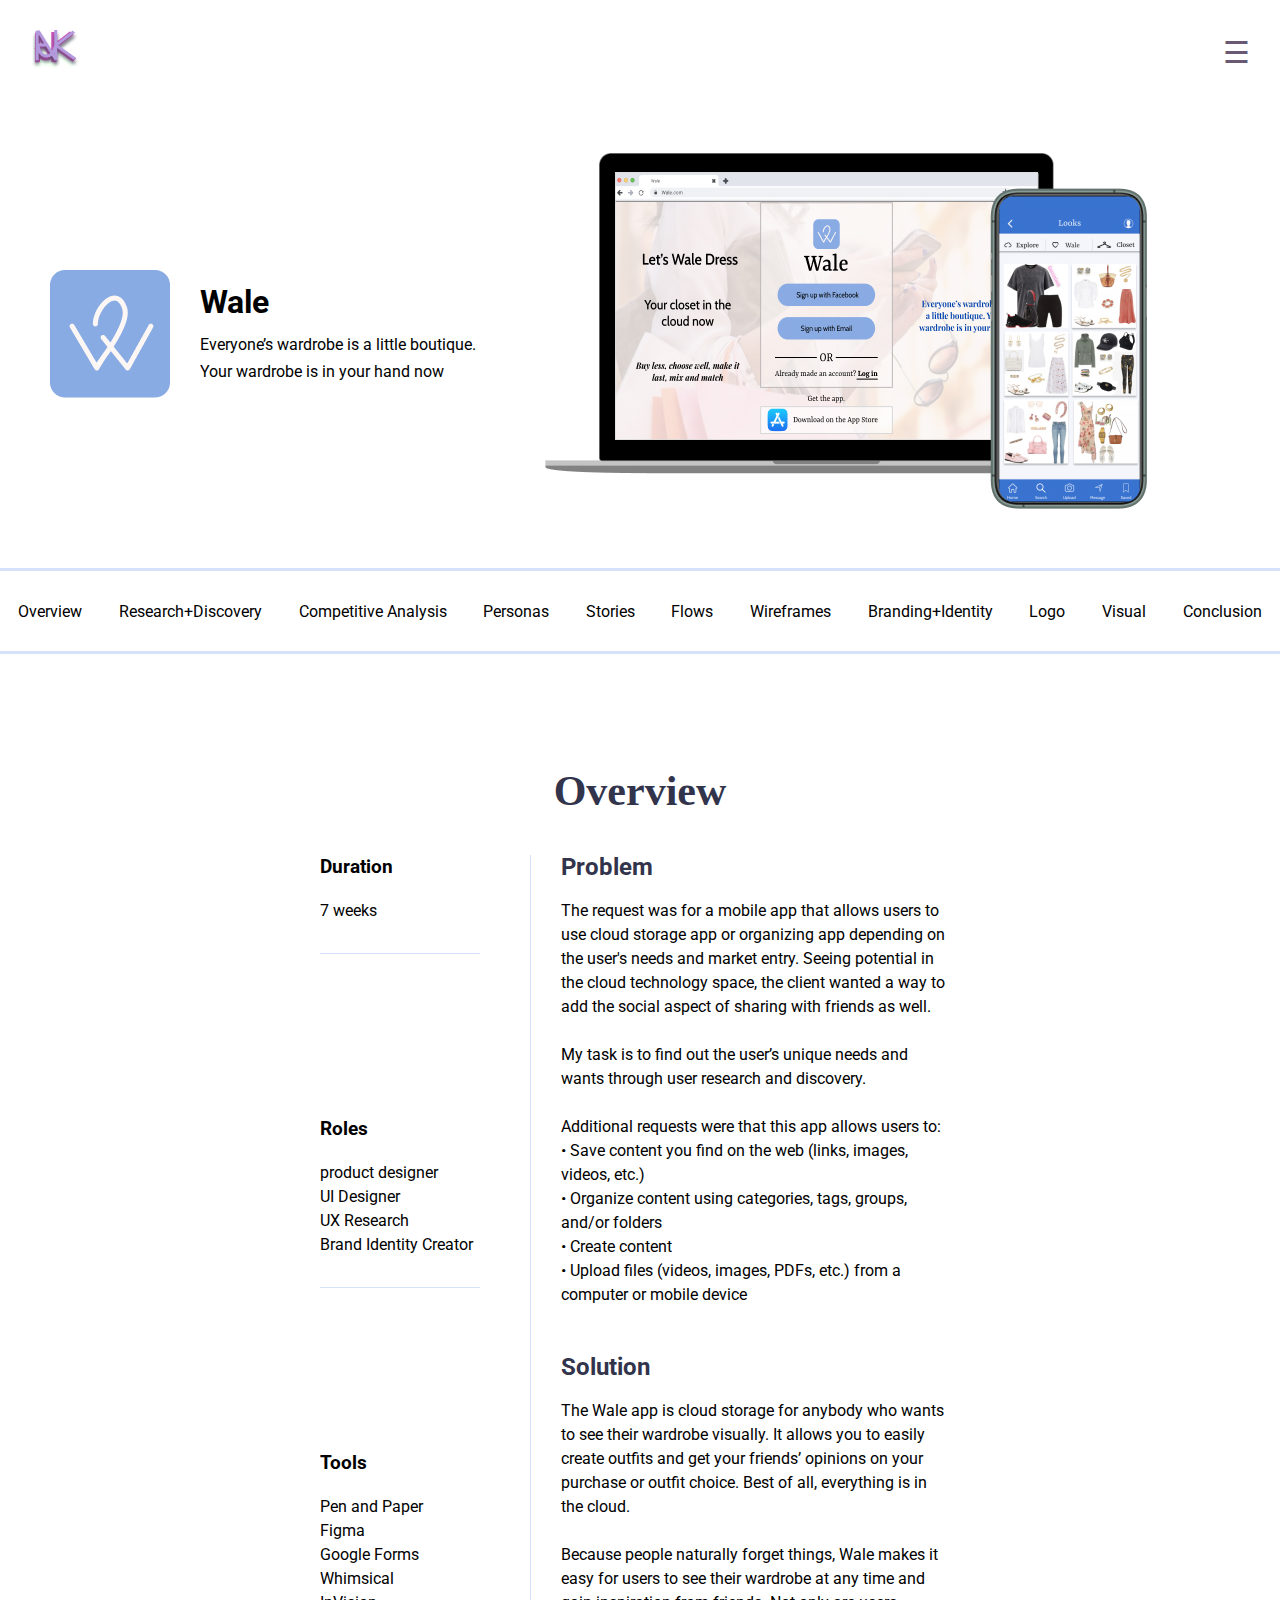
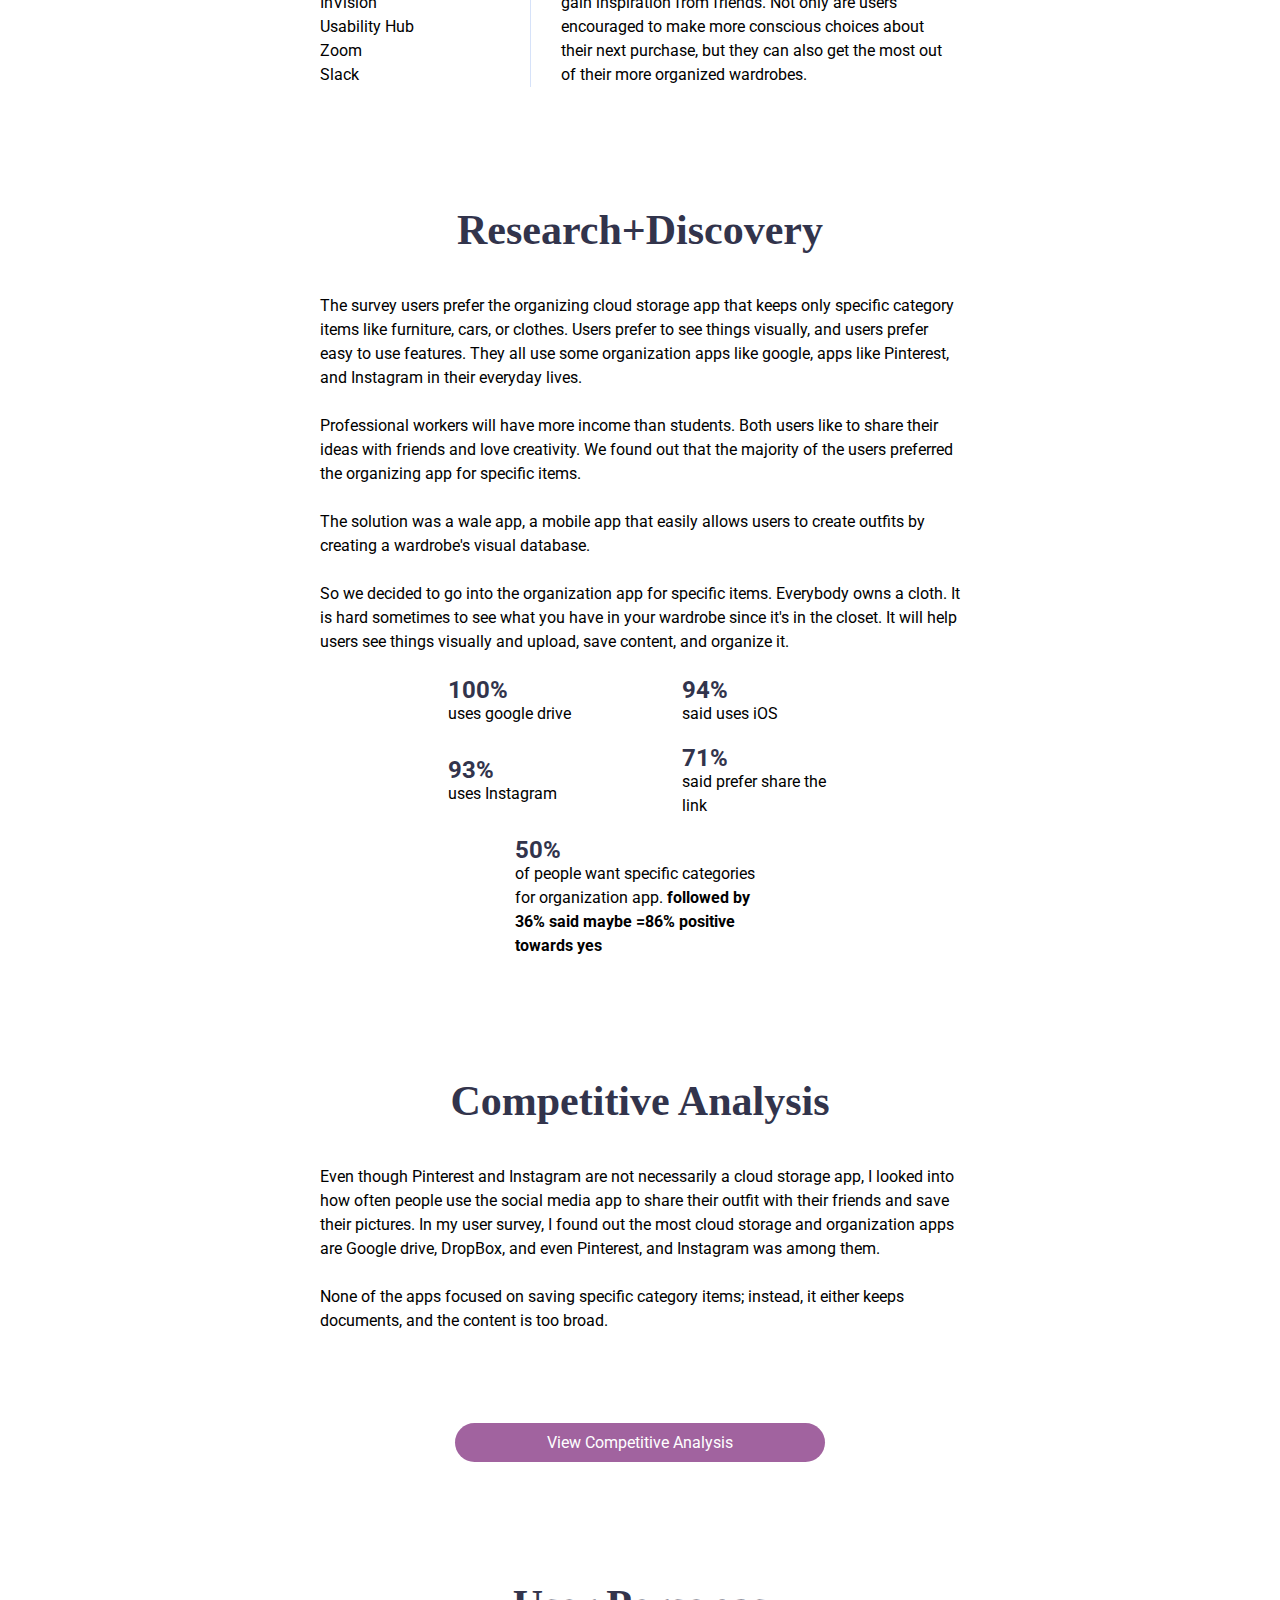
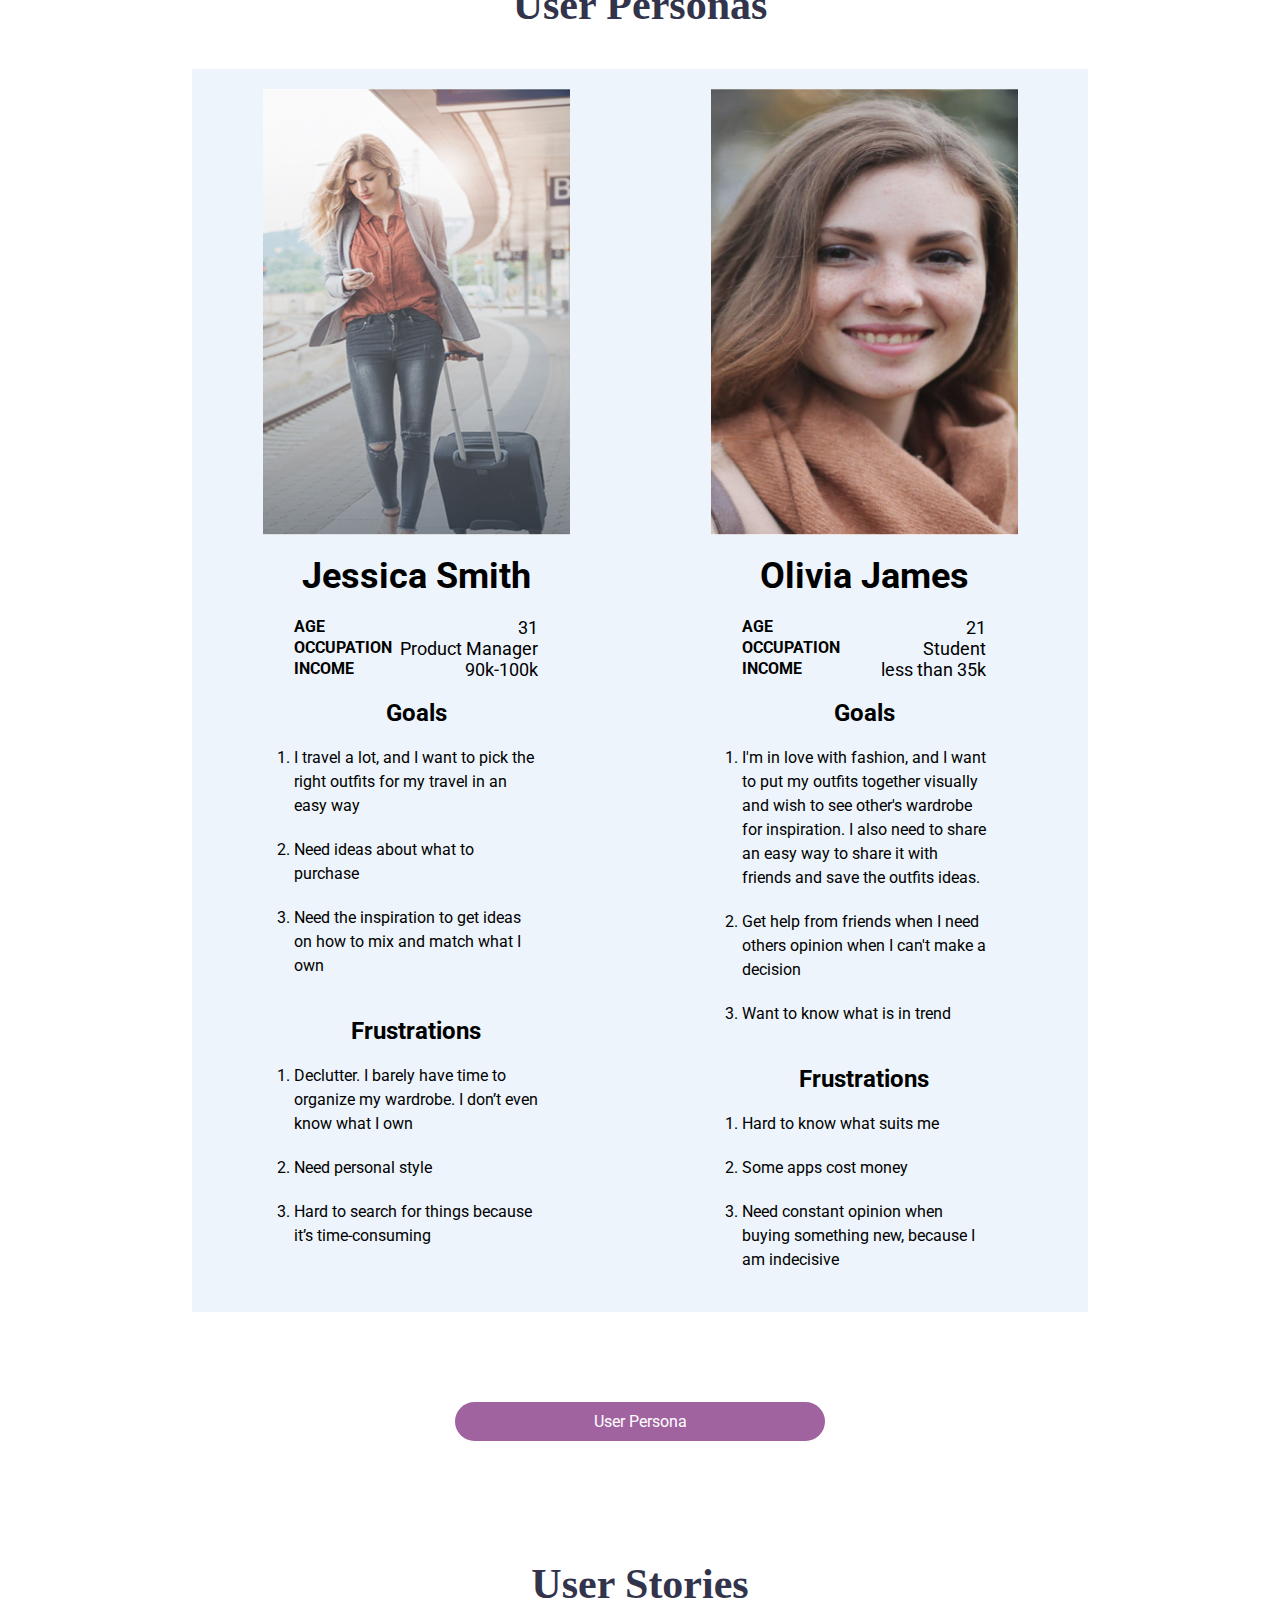
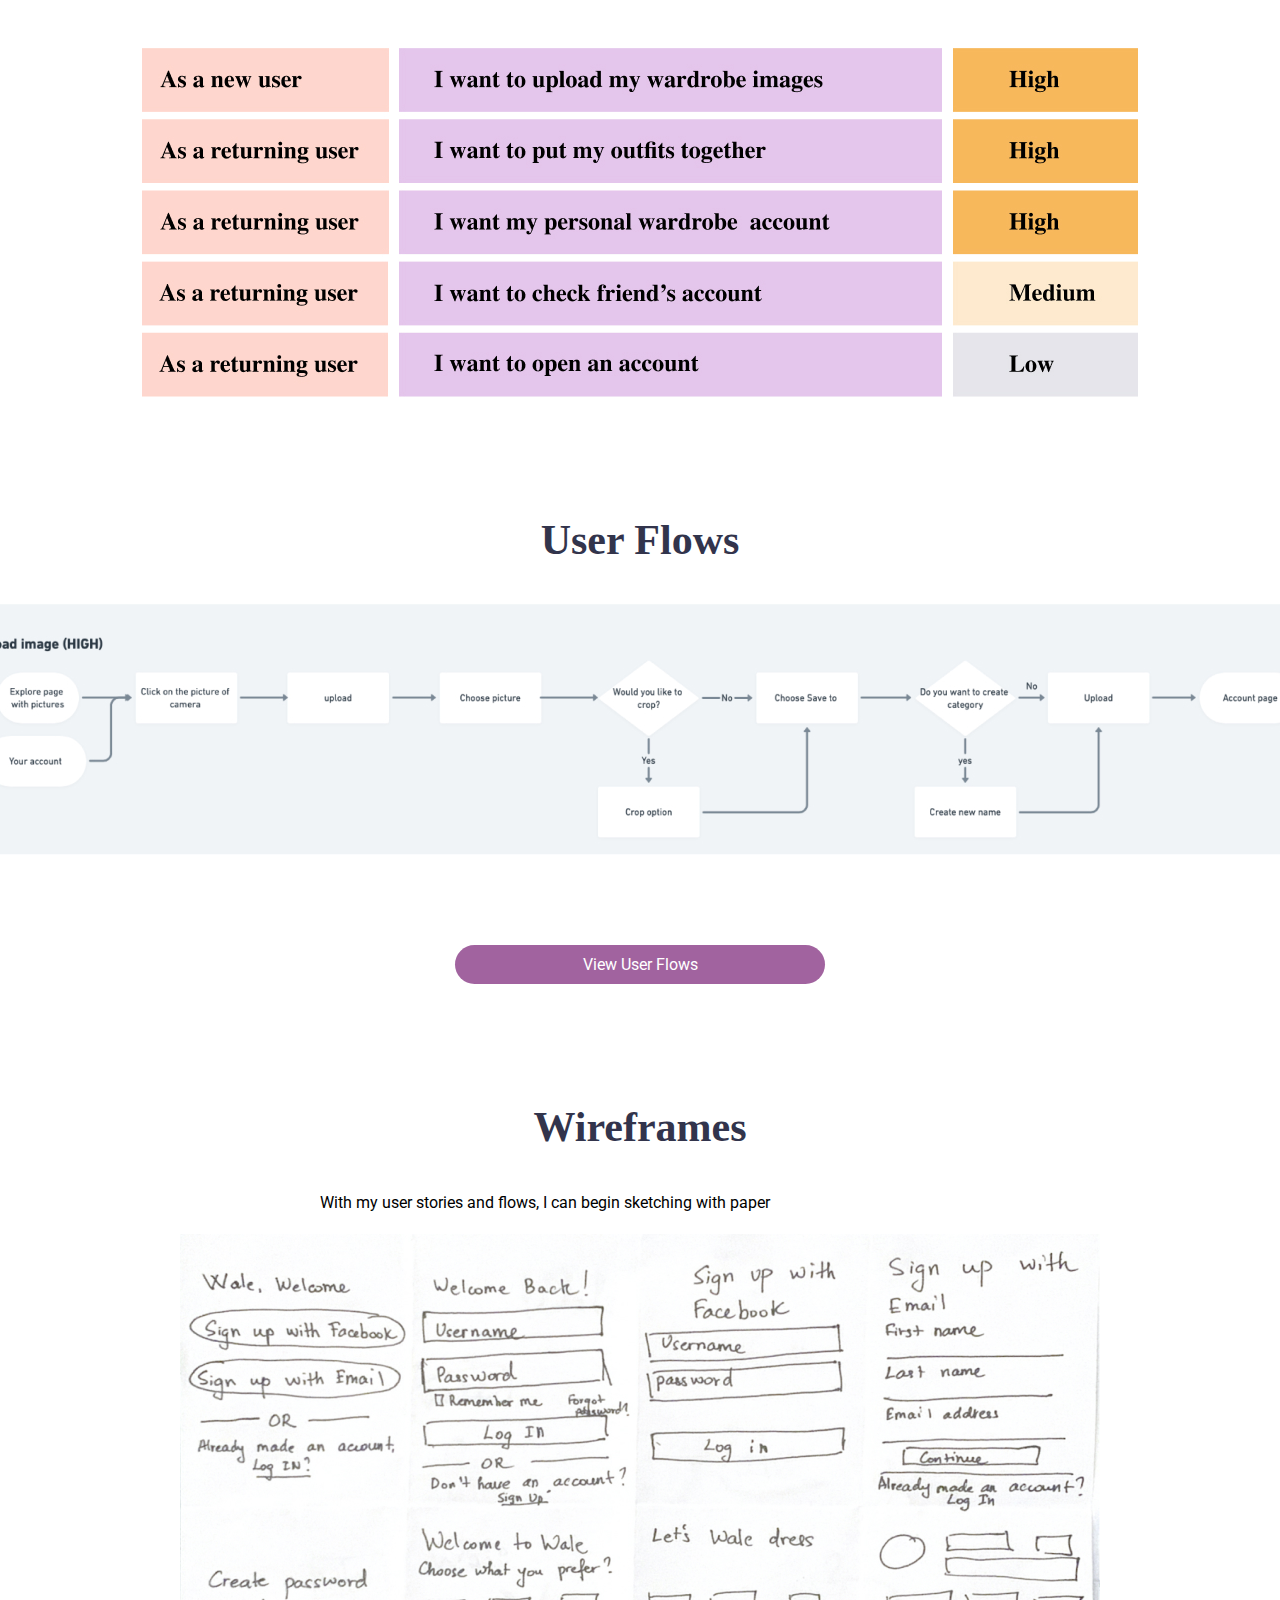
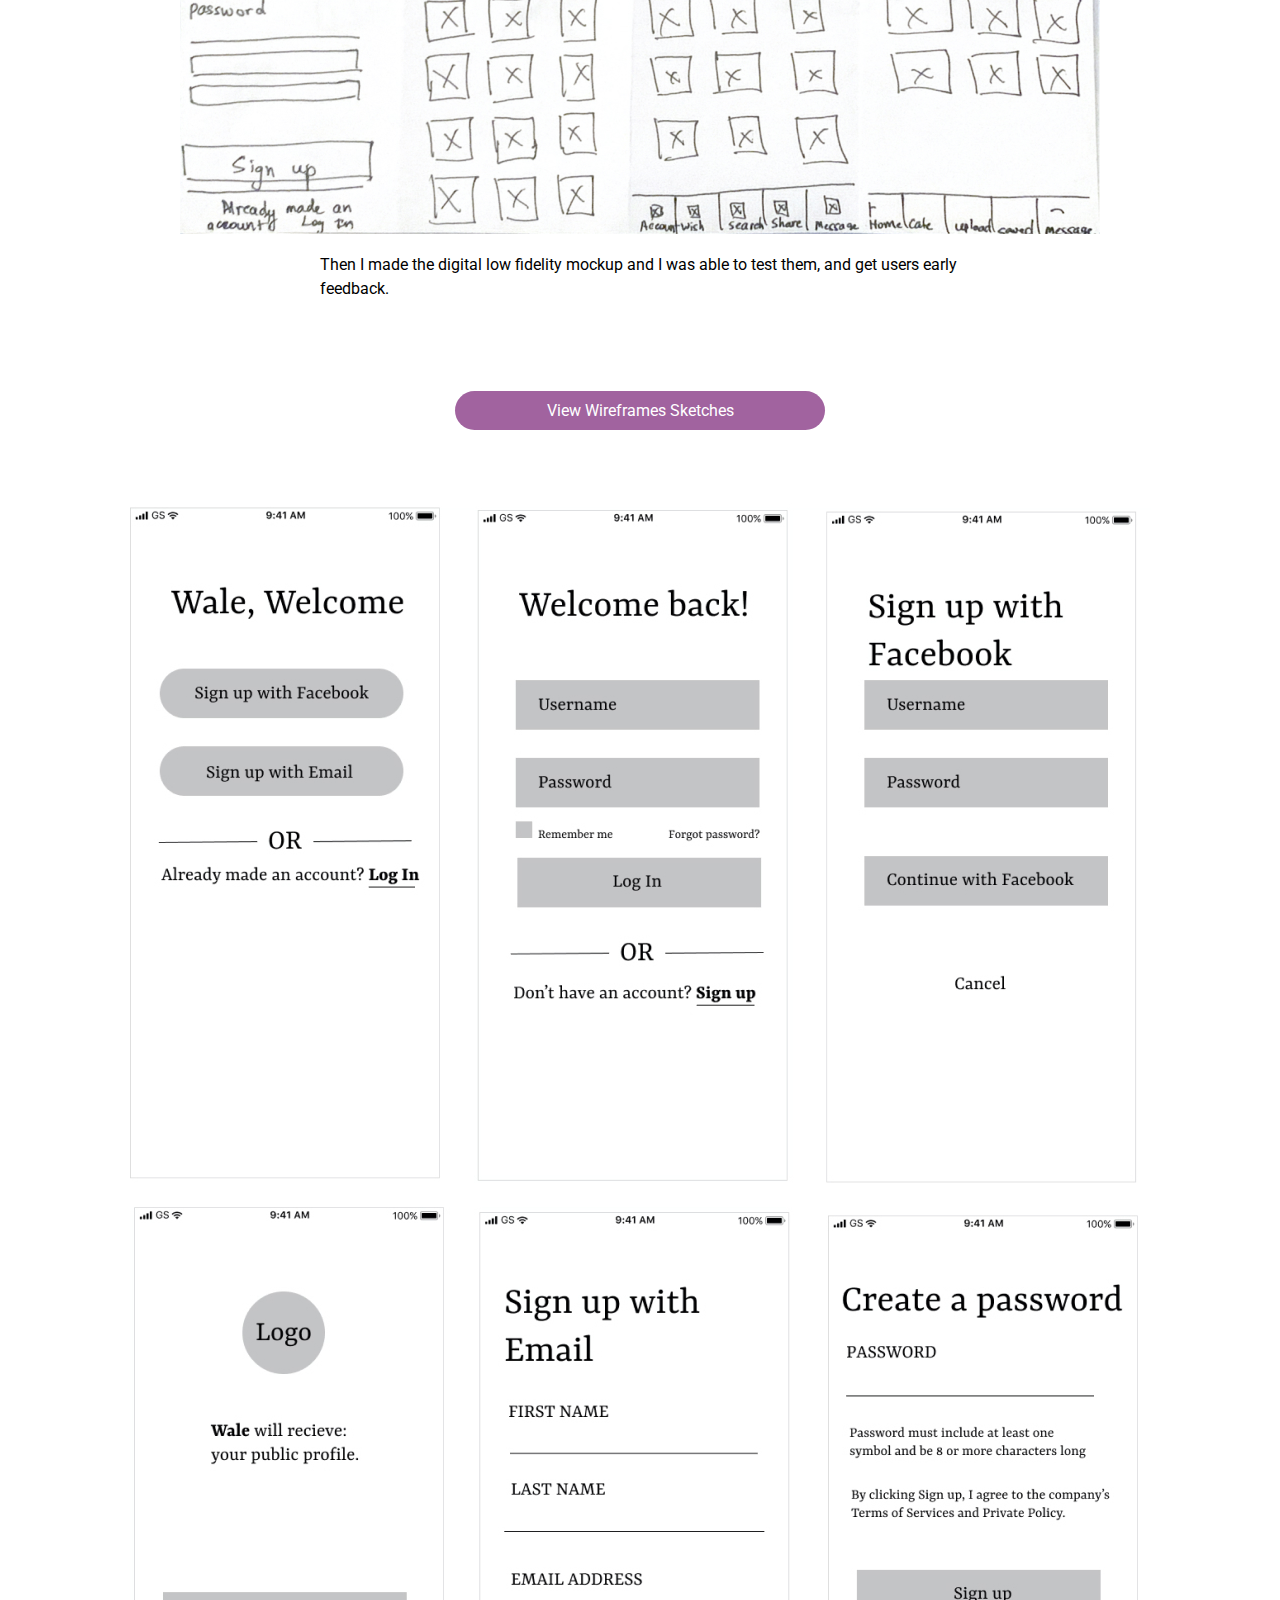
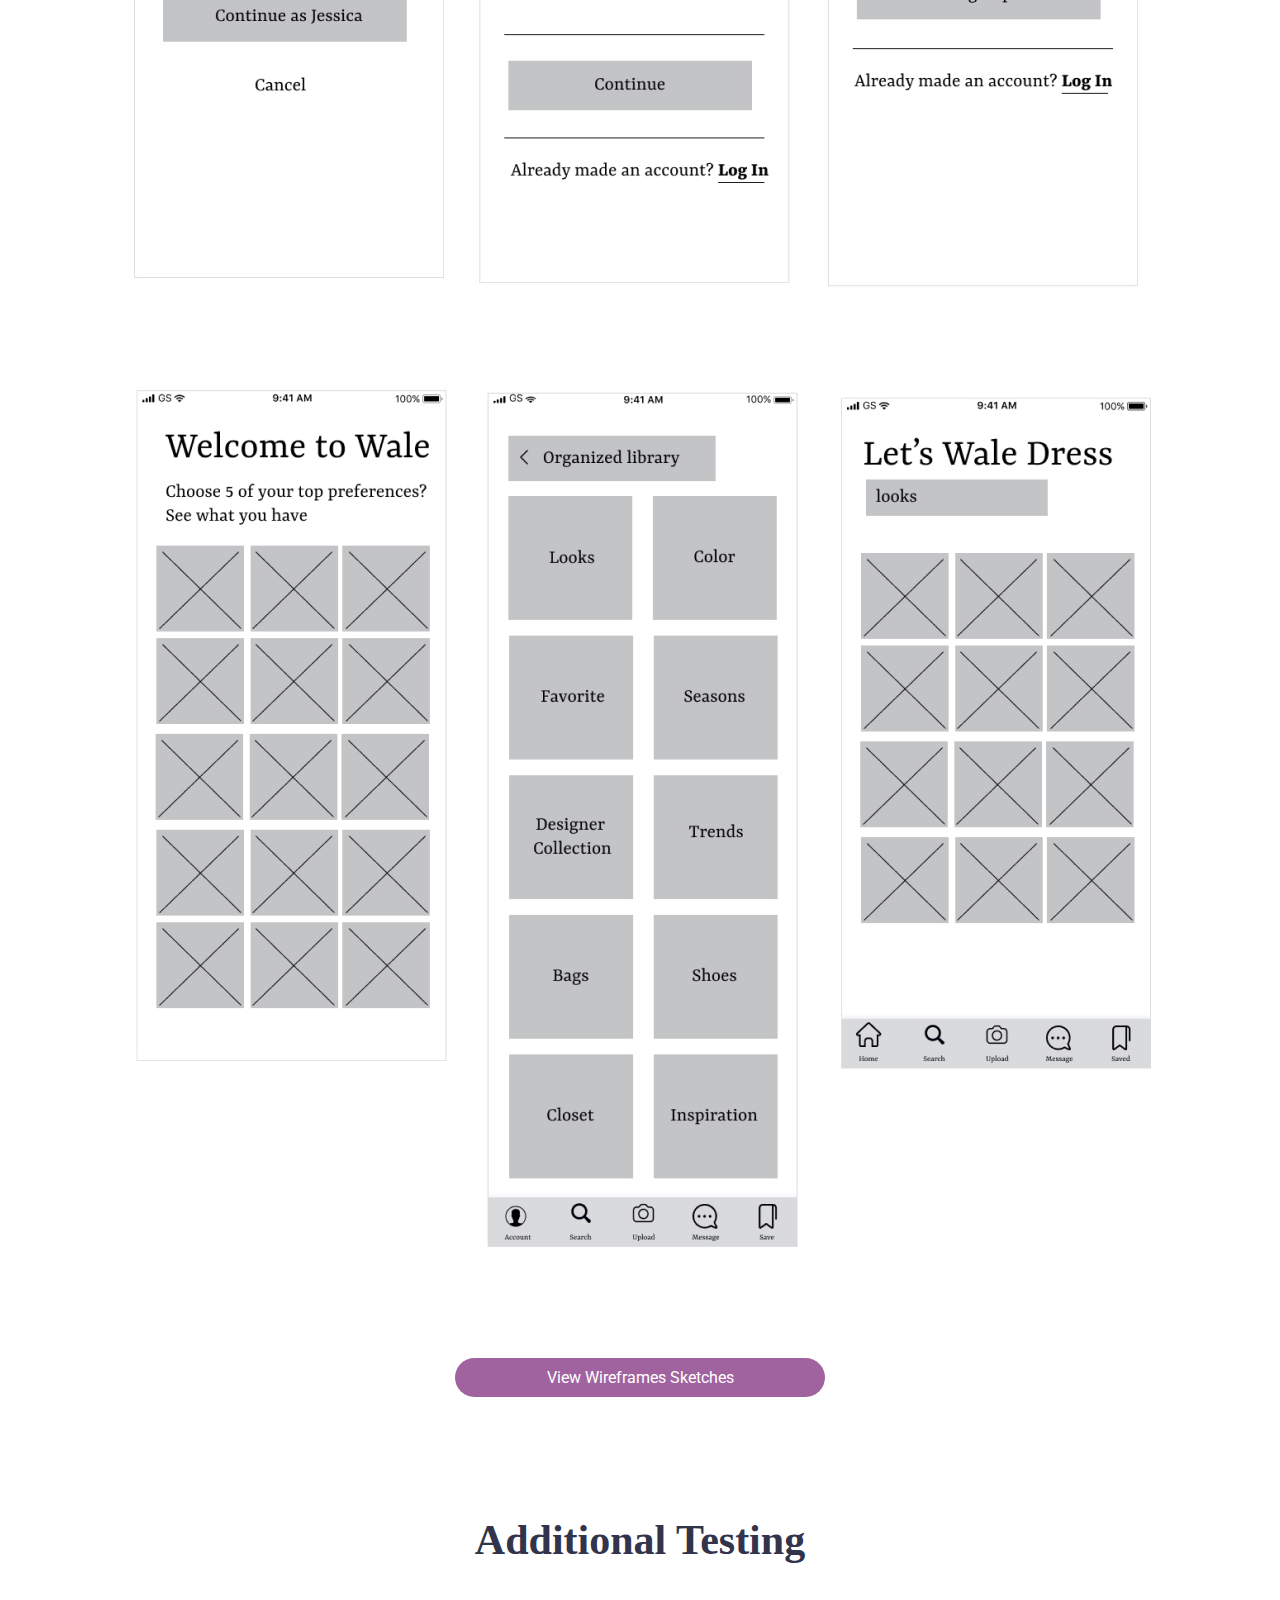
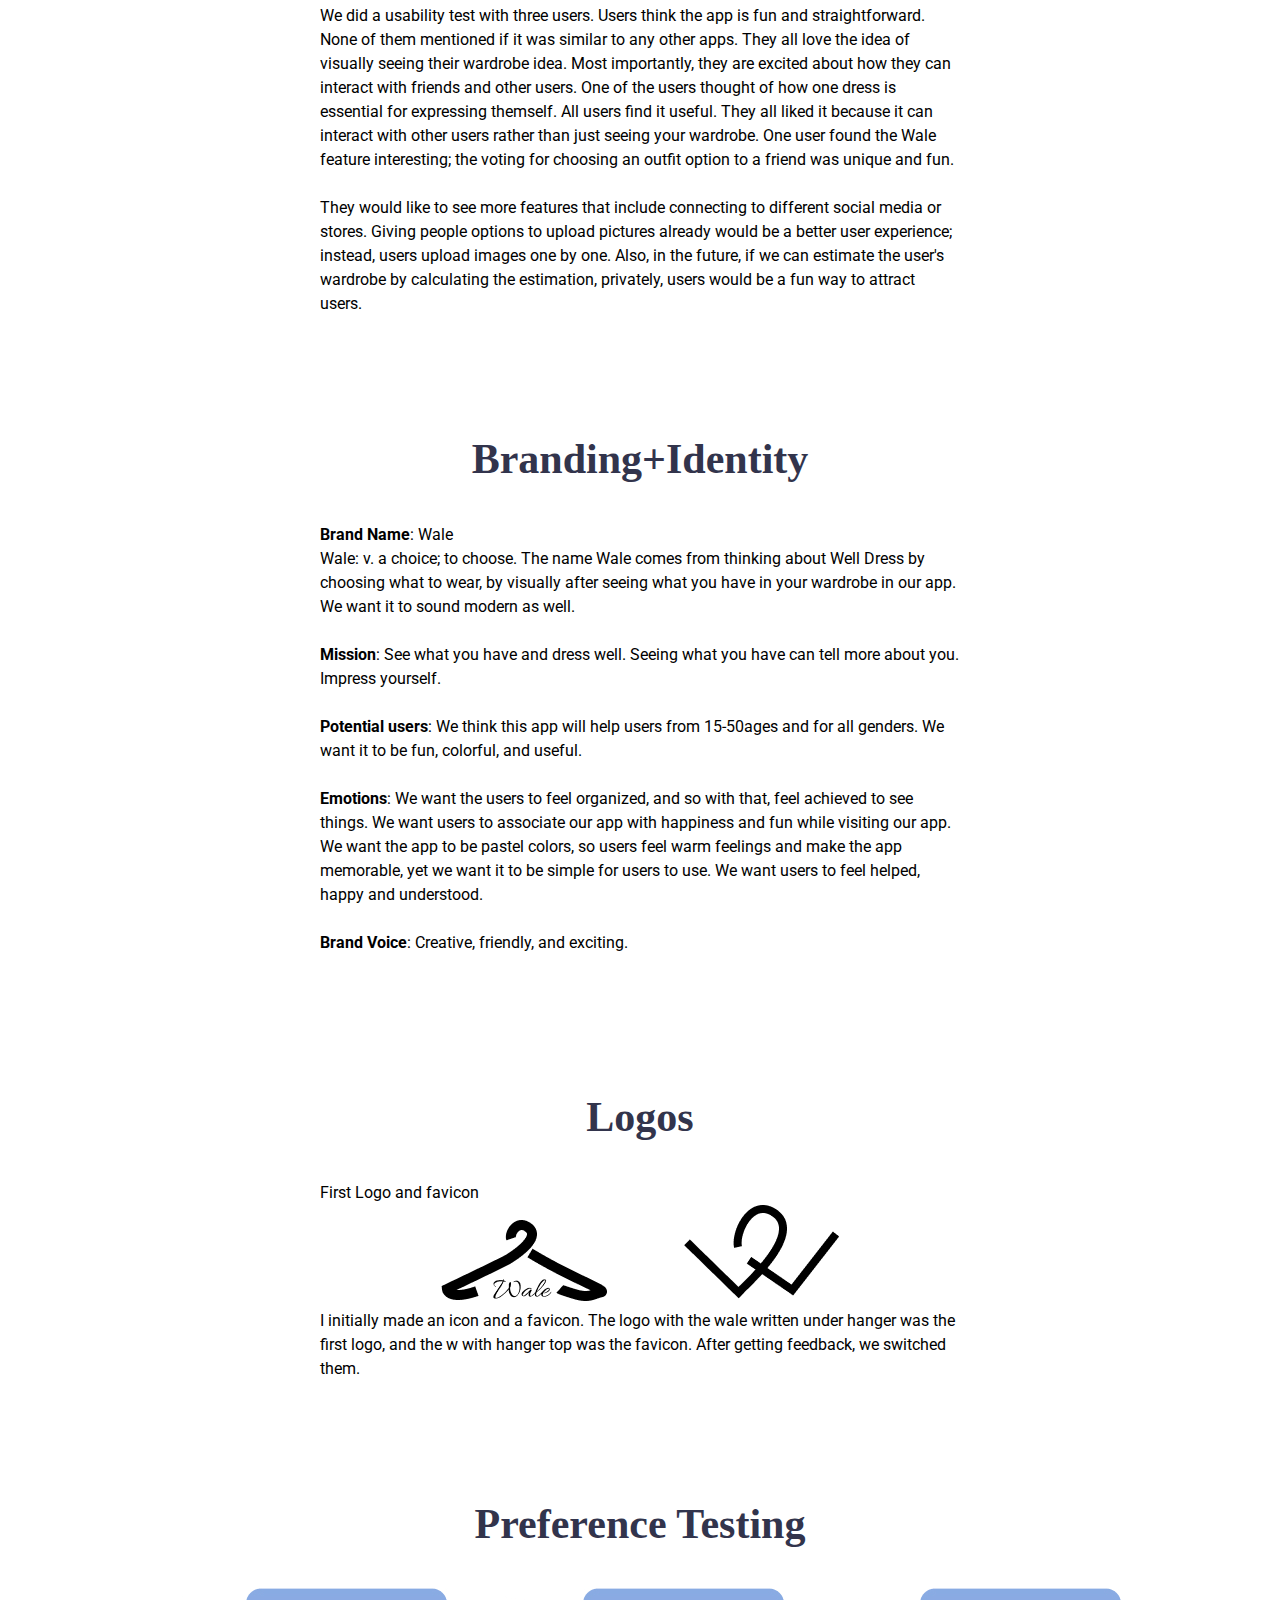
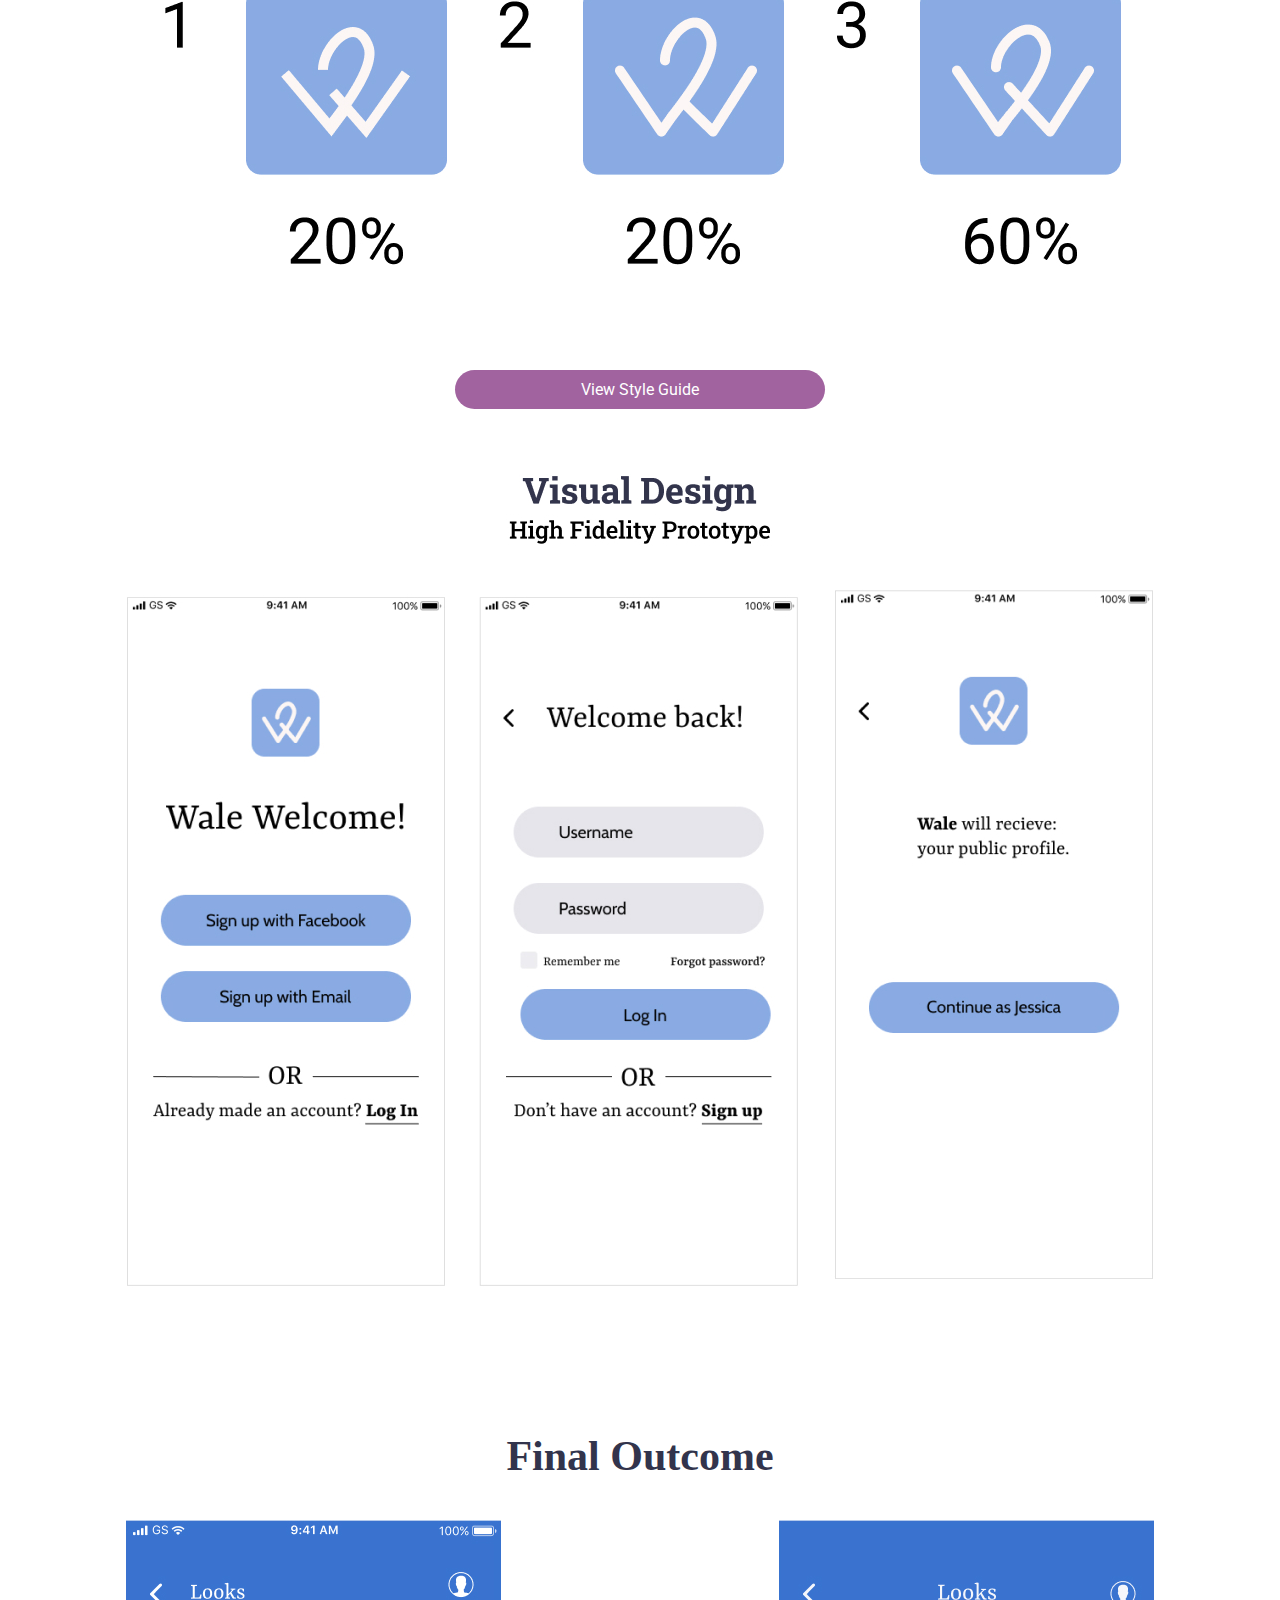
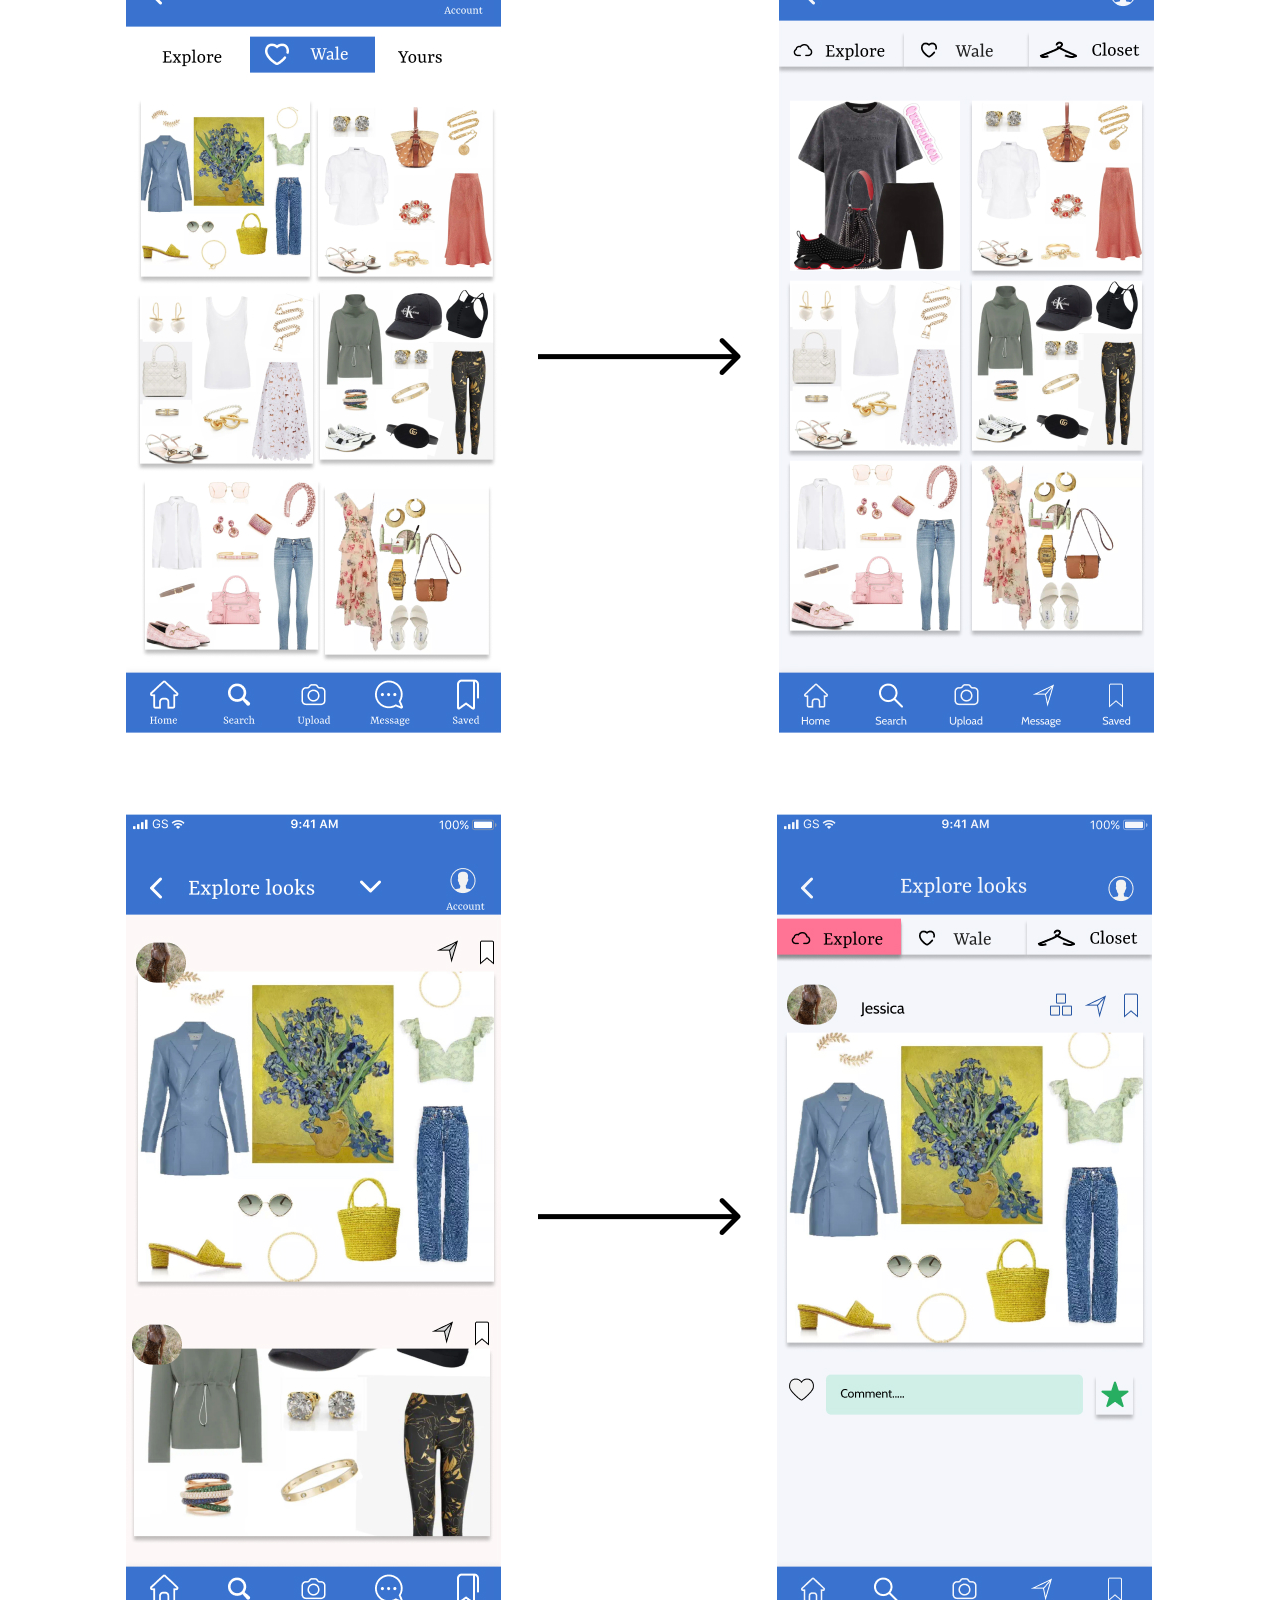
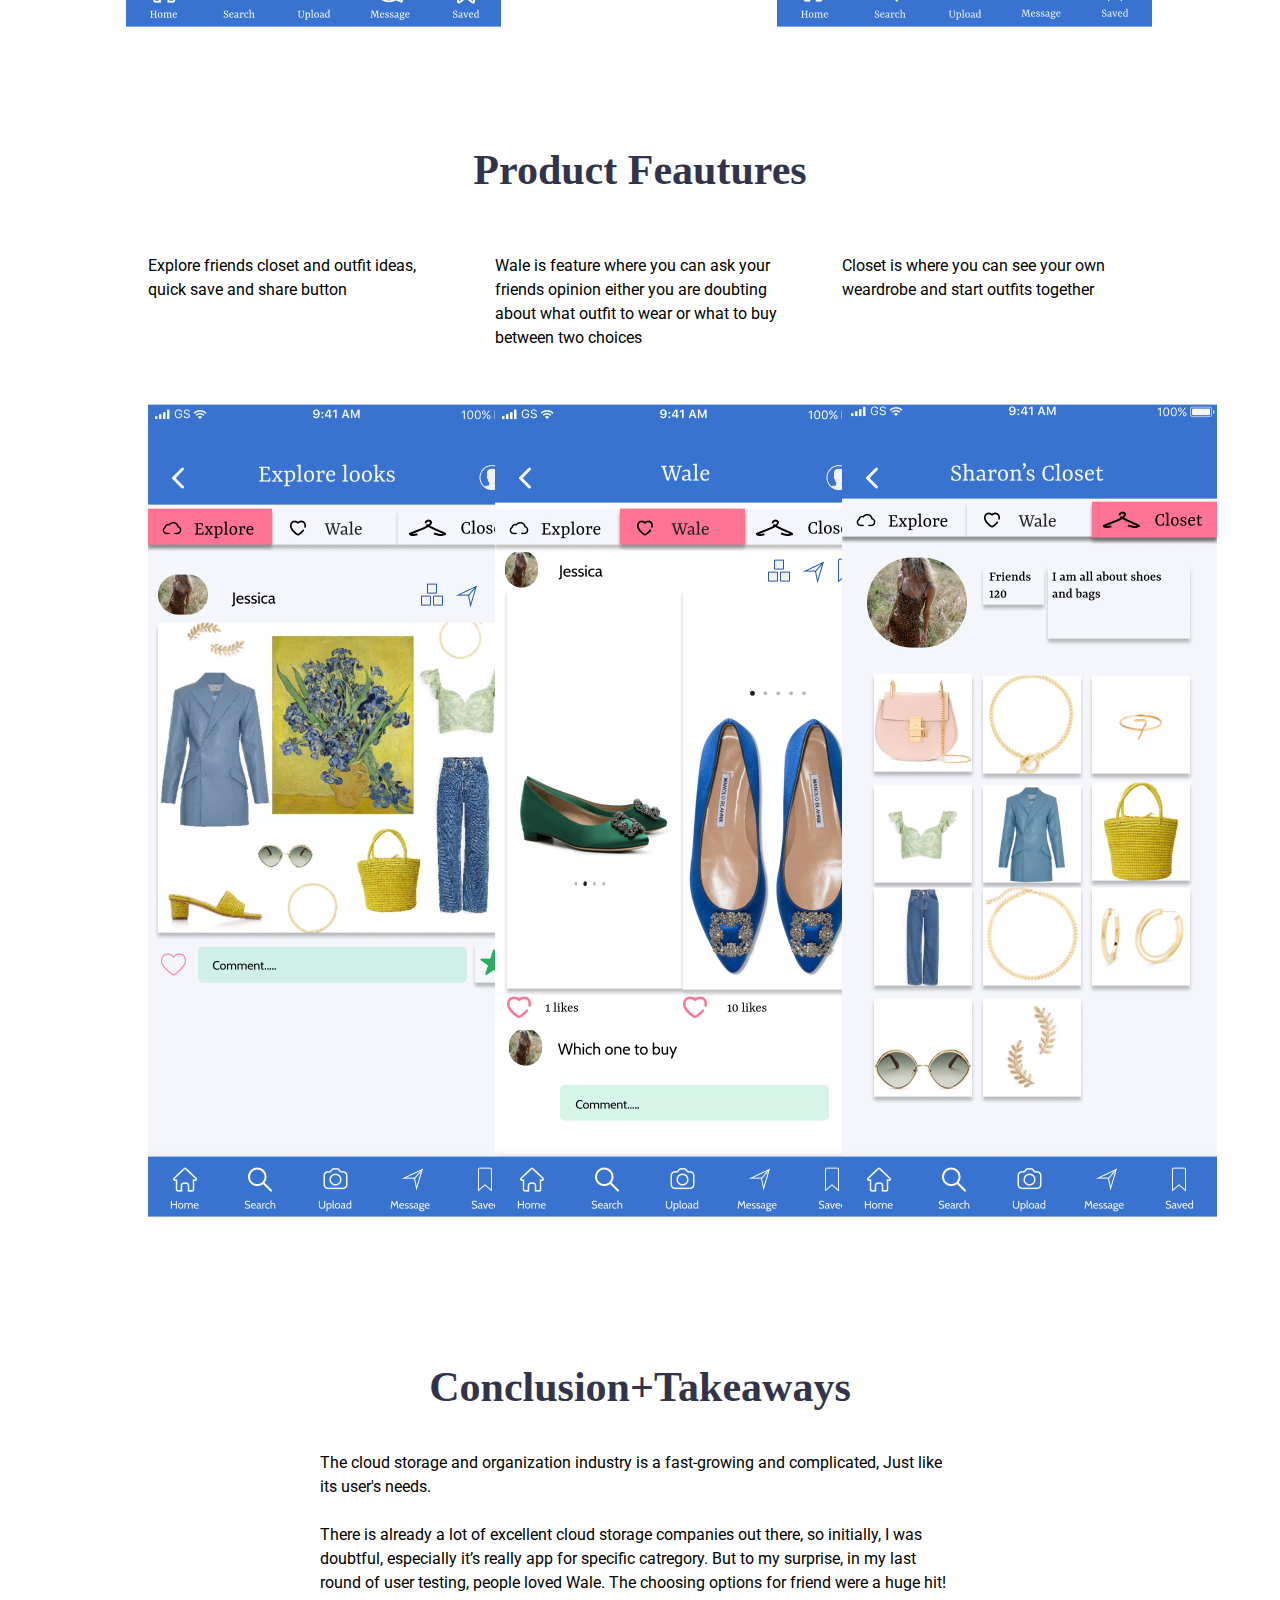
==== commit 8e64215b: "removed logos of comp analysis" ====
--- a/project.html
+++ b/project.html
@@ -181,11 +181,6 @@
         <a id="competitive-analysis">&nbsp;</a>
         <h2 class="target-label title">Competitive Analysis</h2>
       </div>
-      <div class="ca-images">
-        <img src="images/project/pinterest-icon.png" alt="Pinterest">
-        <img src="images/project/instagram-icon.png" alt="Instagram">
-        <img src="images/project/stylebook-icon.png" alt="Stylebook">
-      </div>
       <div class="comp-ana-text">
         <p>Even though Pinterest and Instagram are not necessarily a cloud storage app, I looked into how often people use the social media app to share their outfit with their friends and save their pictures. In my user survey, I found out the most cloud storage and organization apps are Google drive, DropBox, and even Pinterest, and Instagram was among them.
           <br><br>None of the apps focused on saving specific category items; instead, it either keeps documents, and the content is too broad.
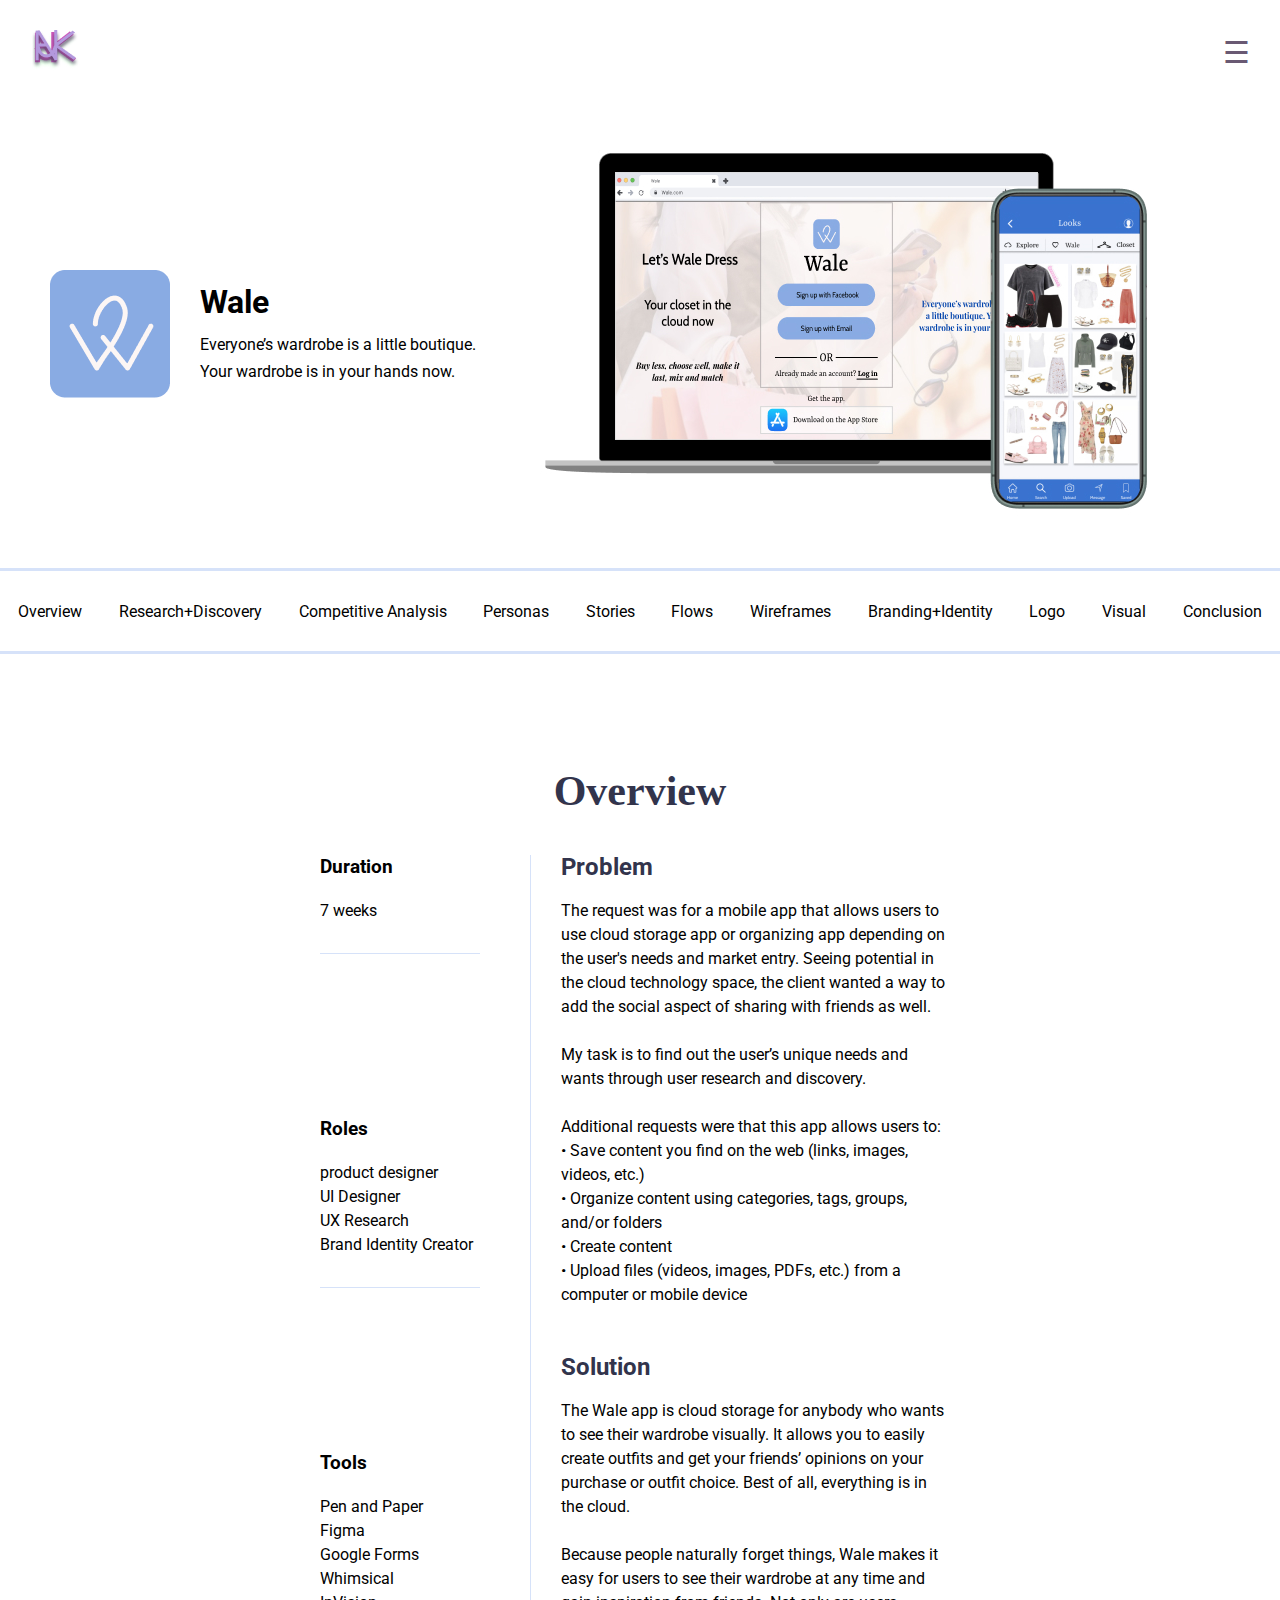
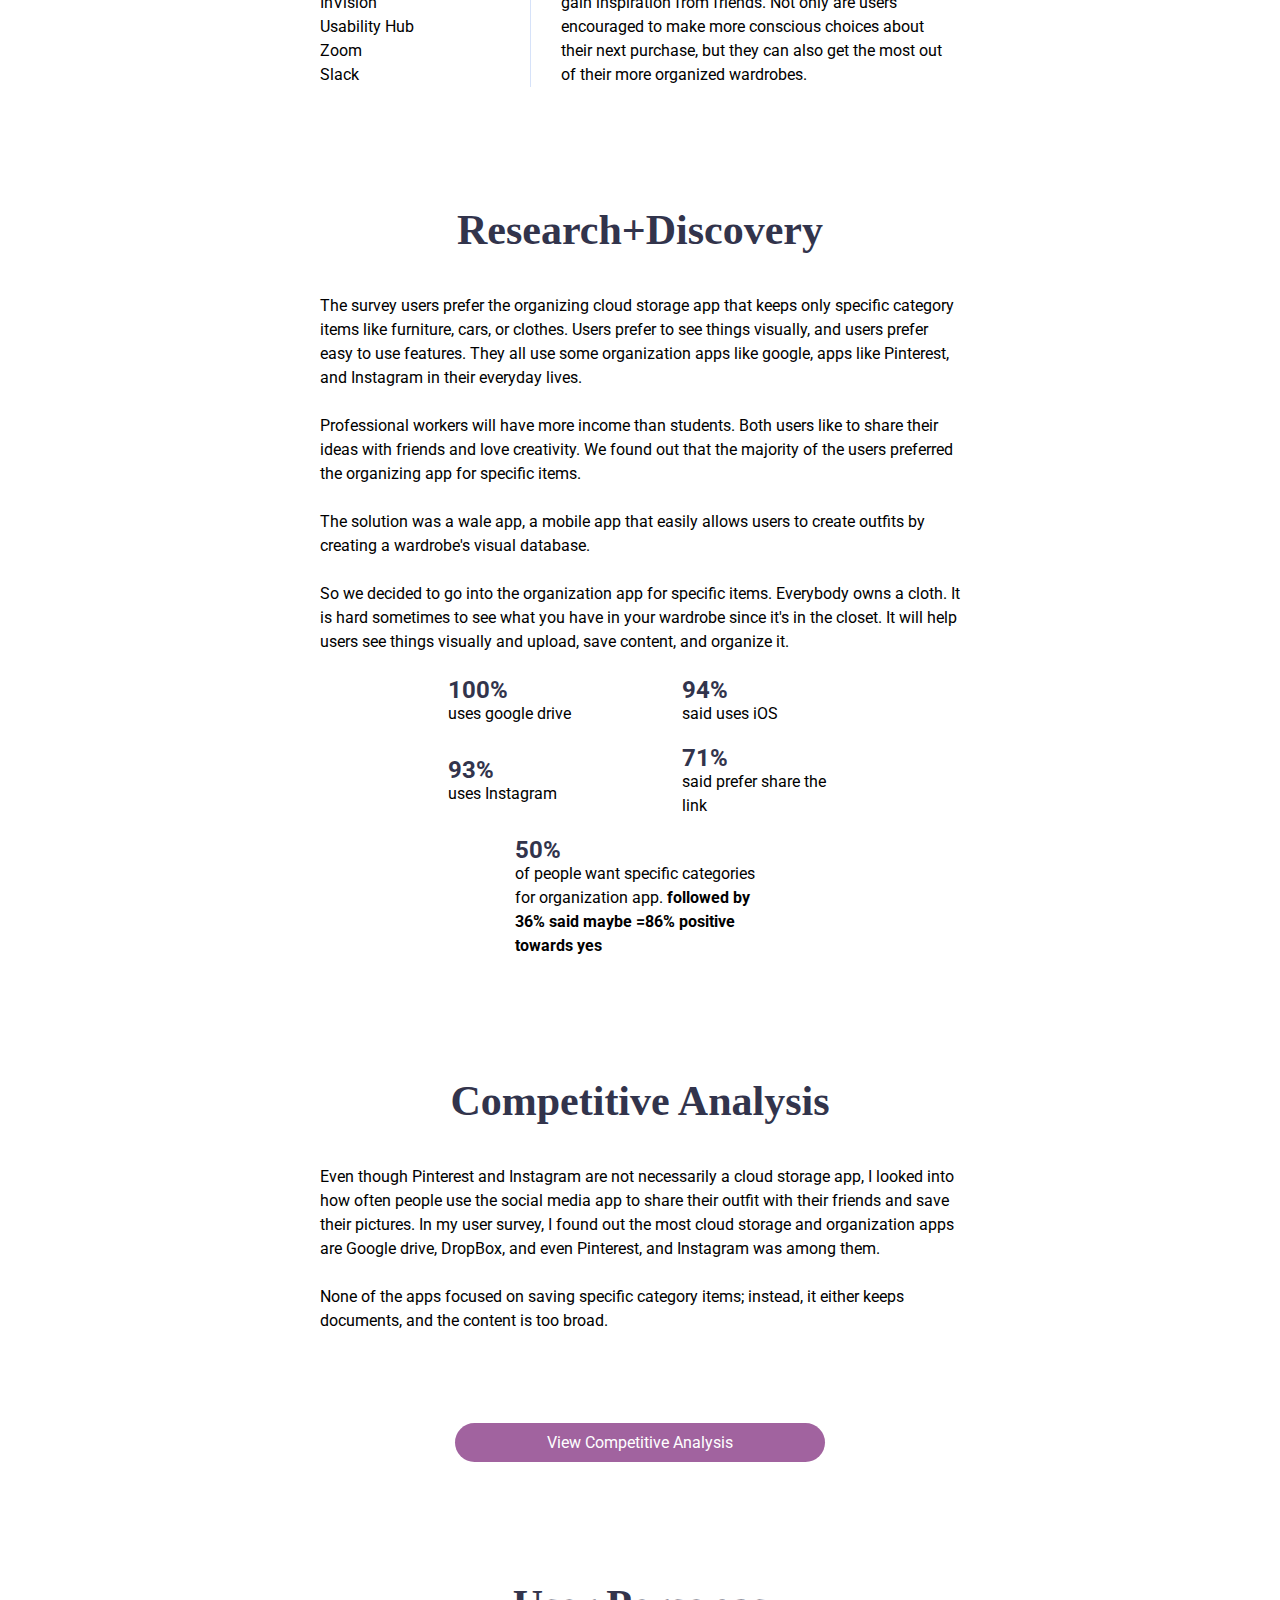
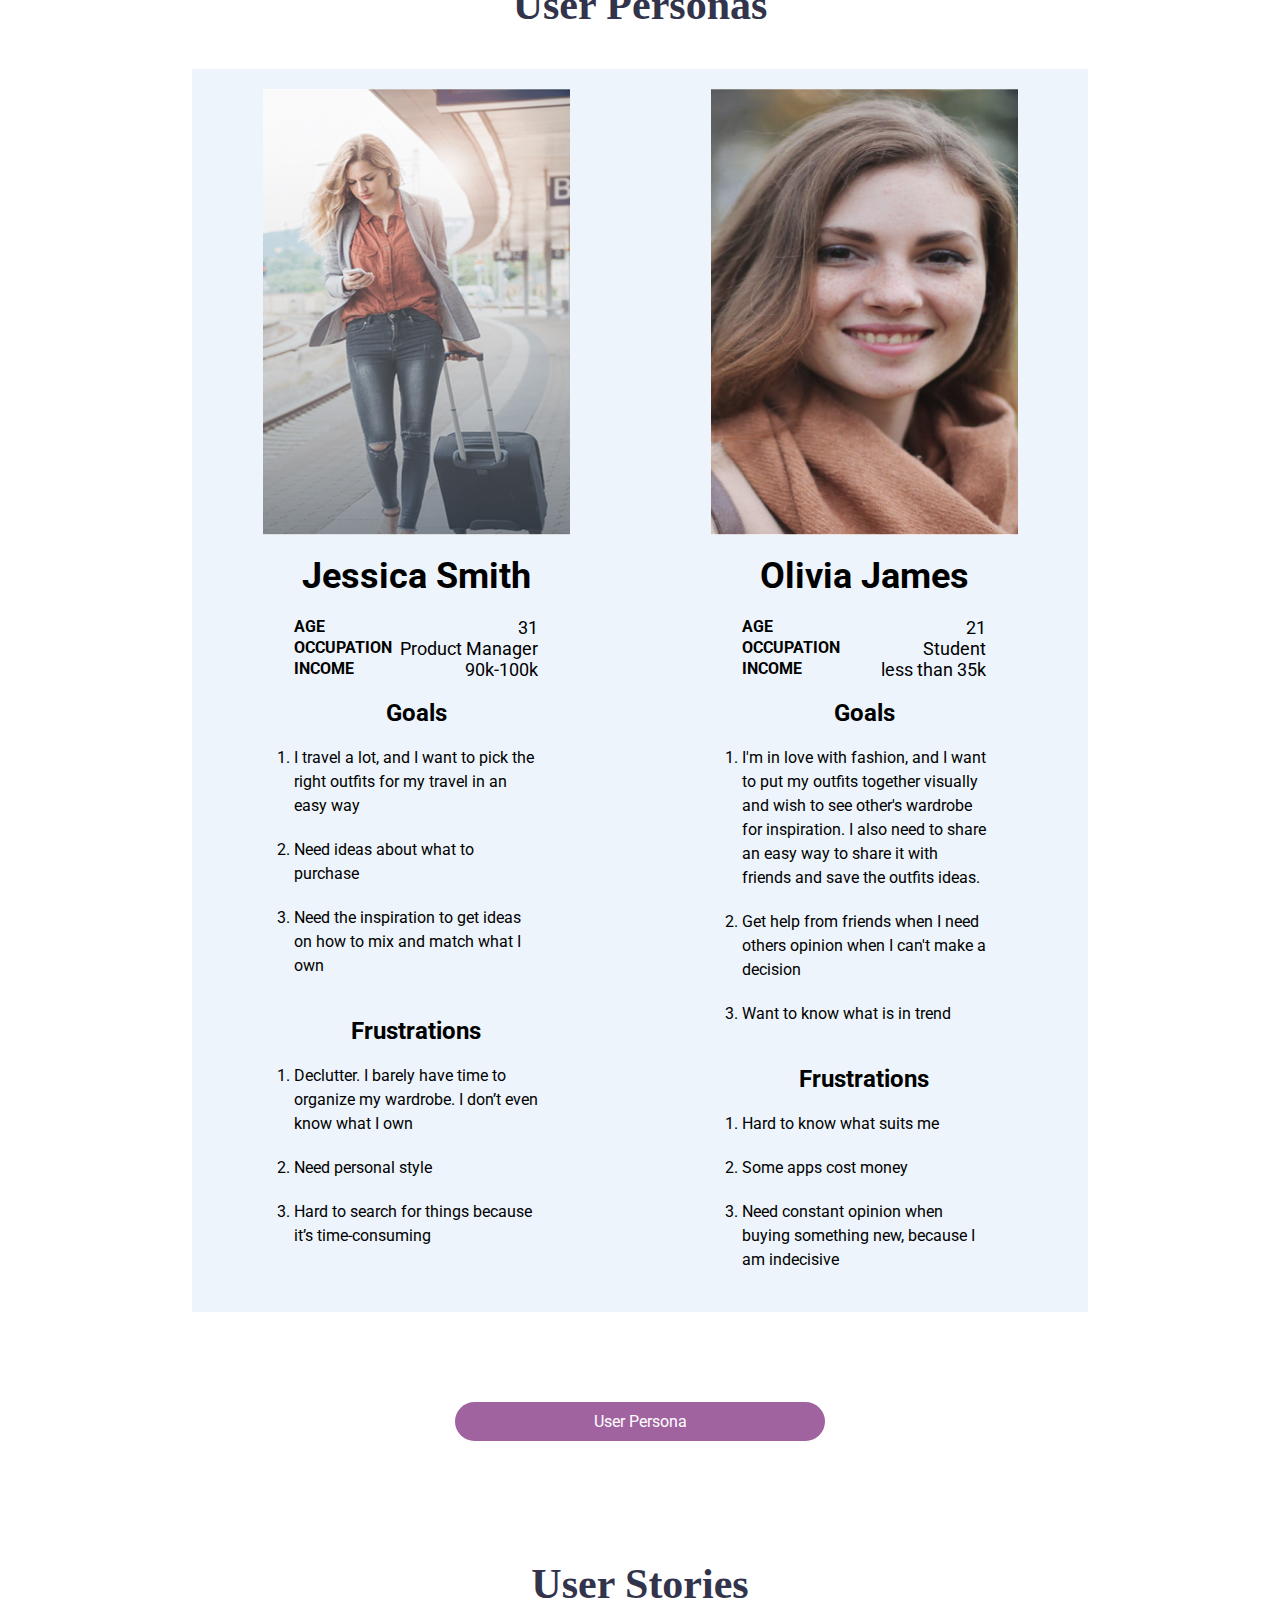
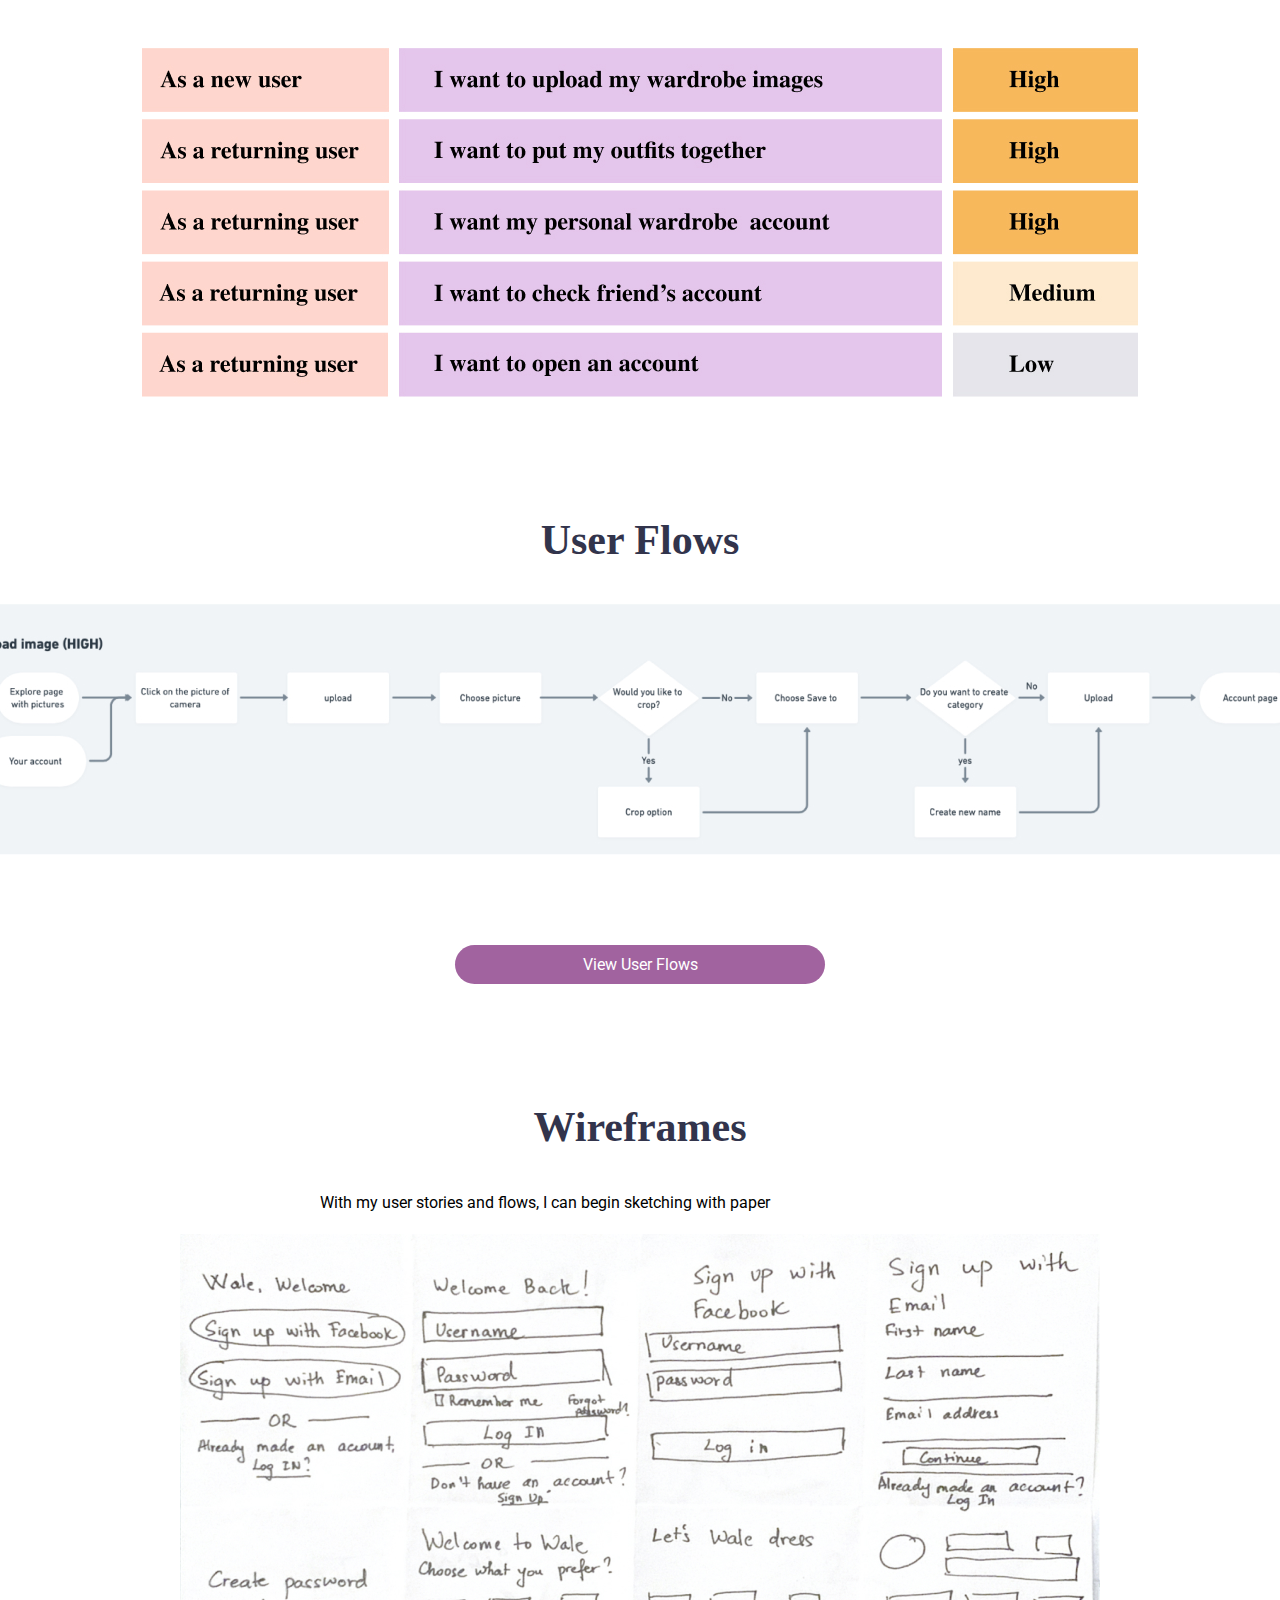
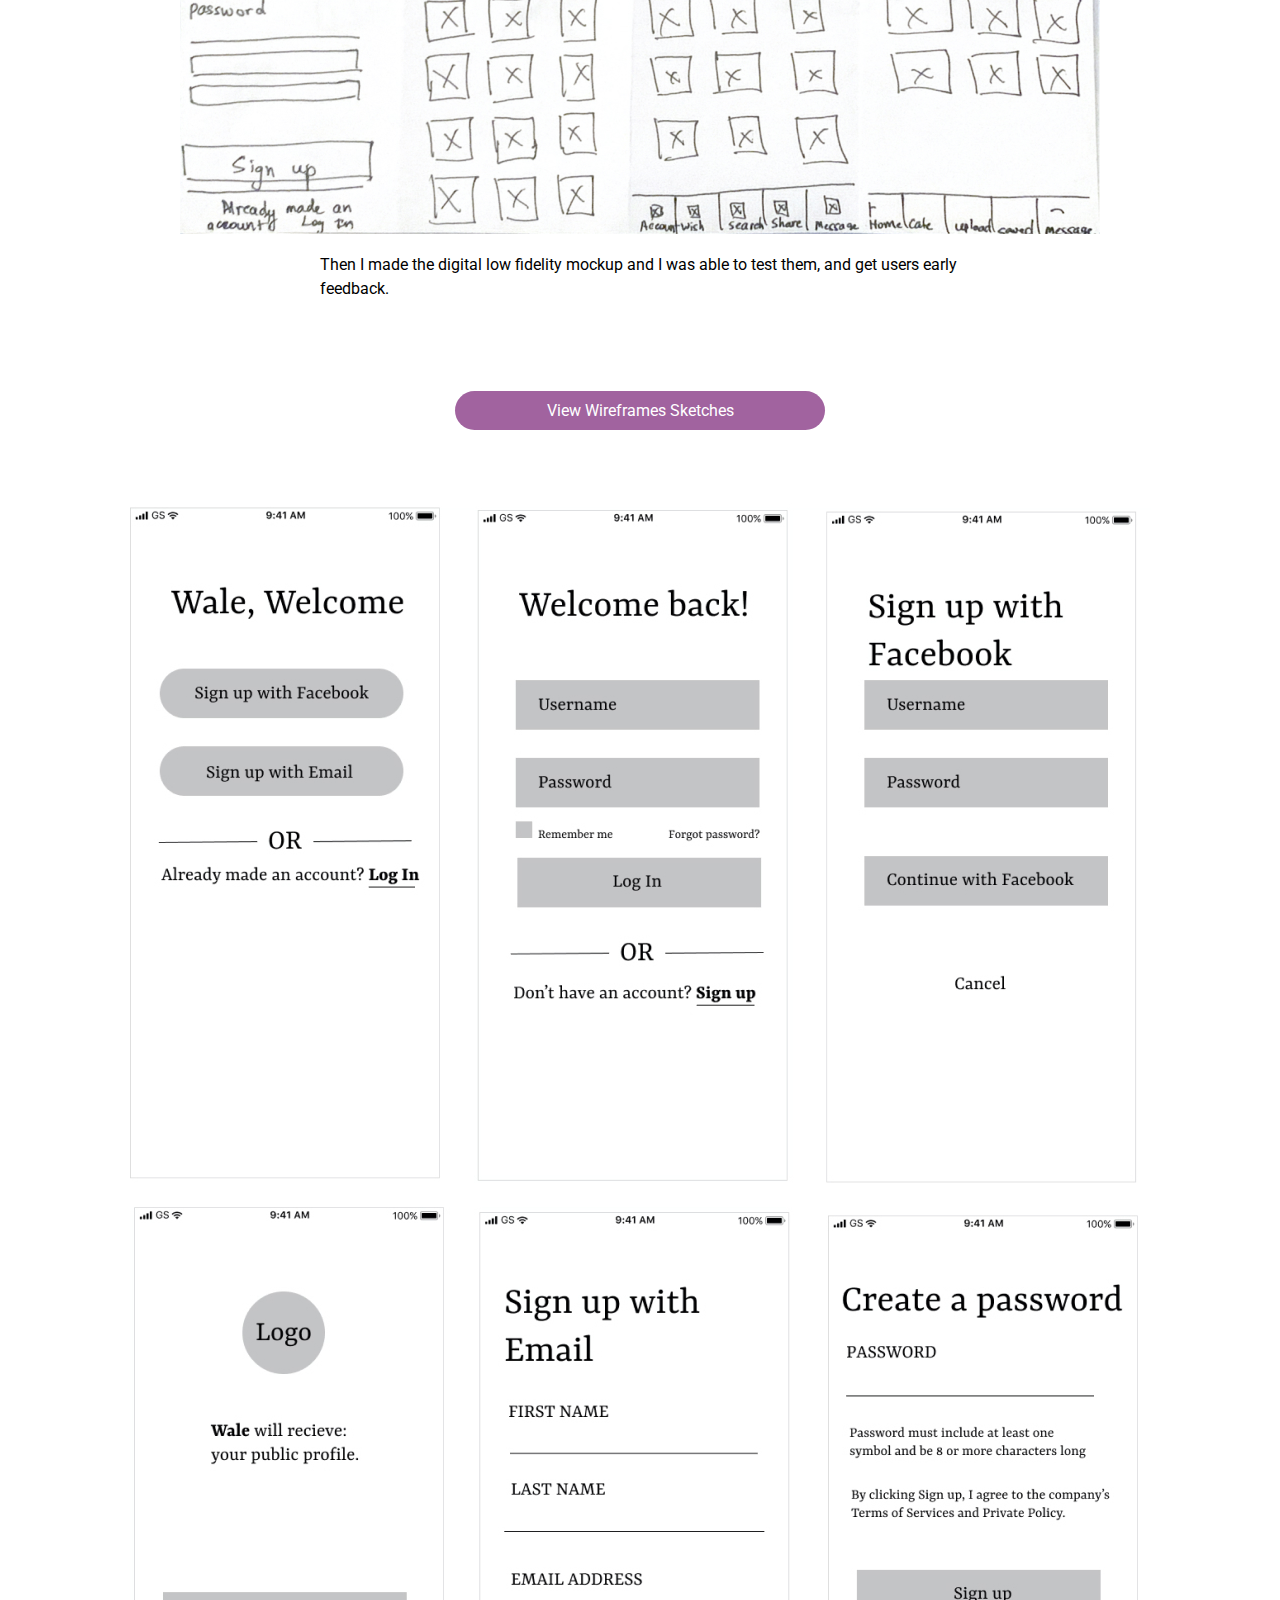
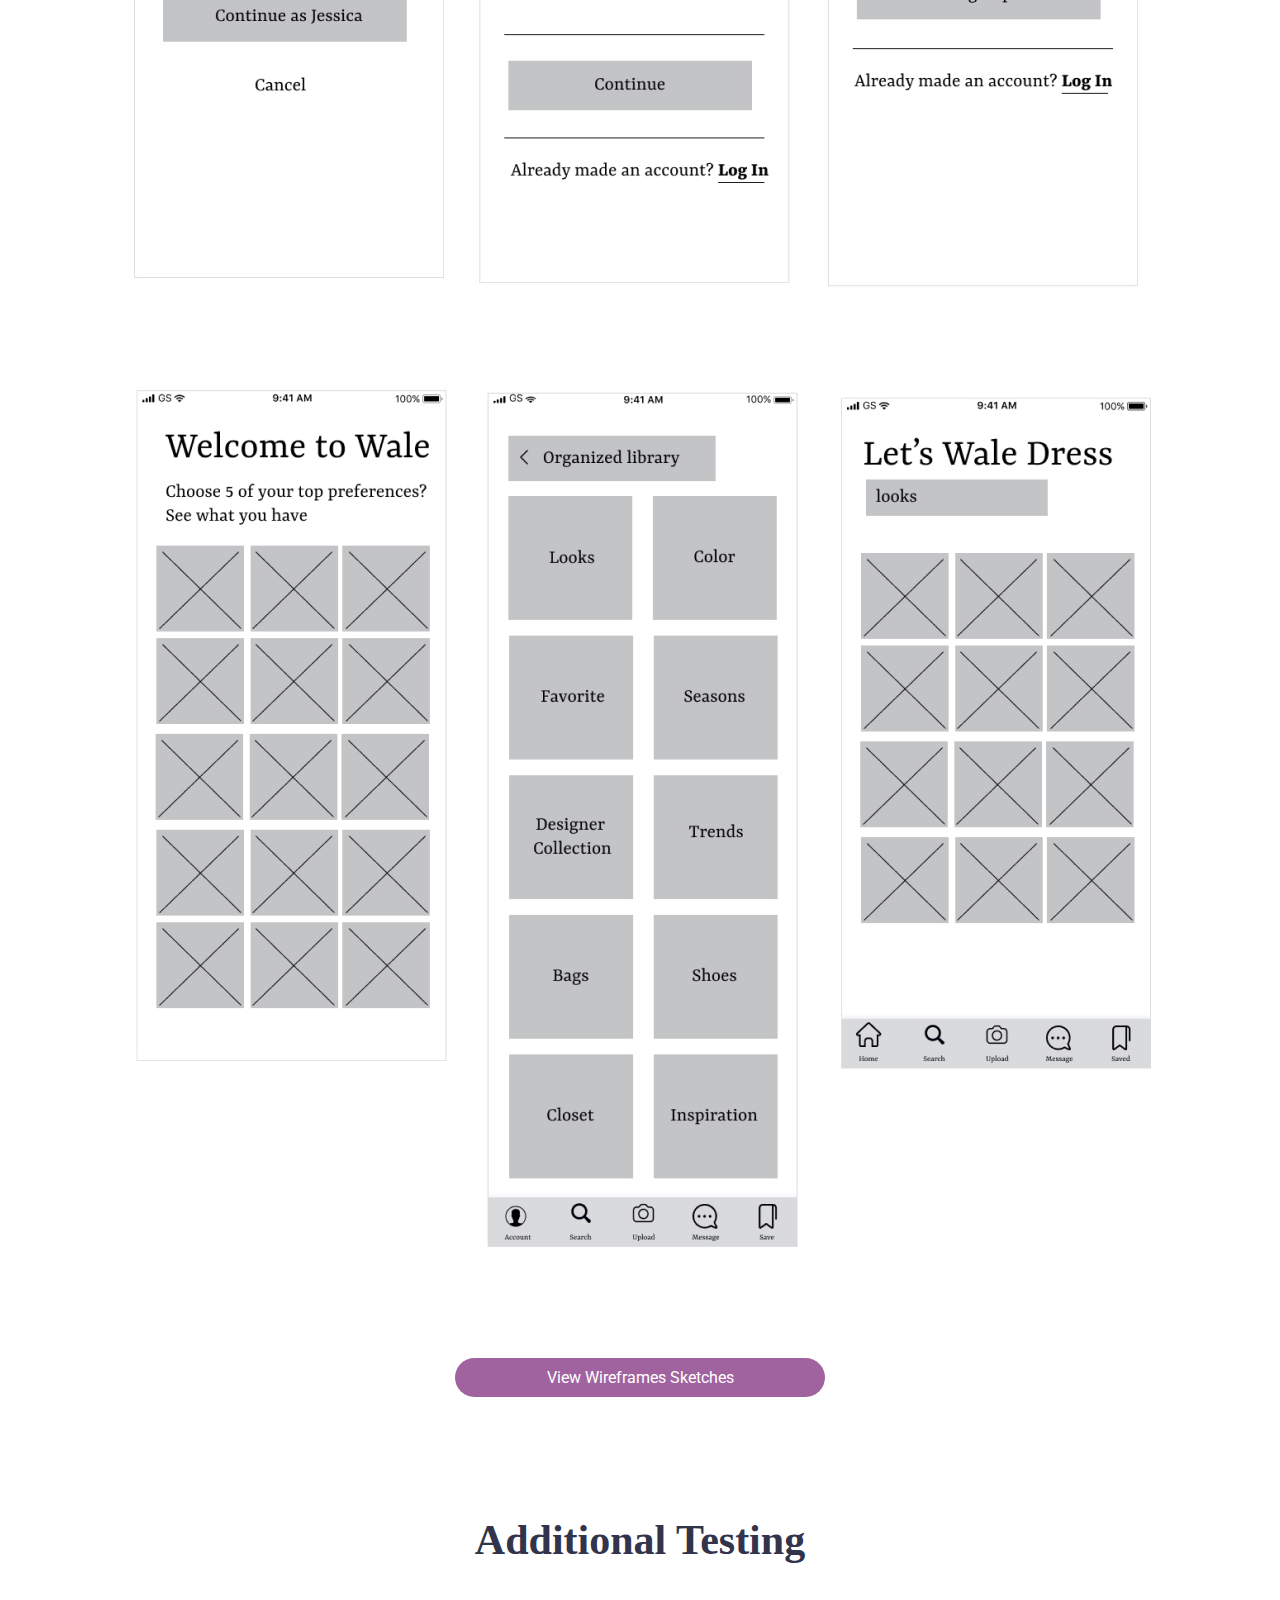
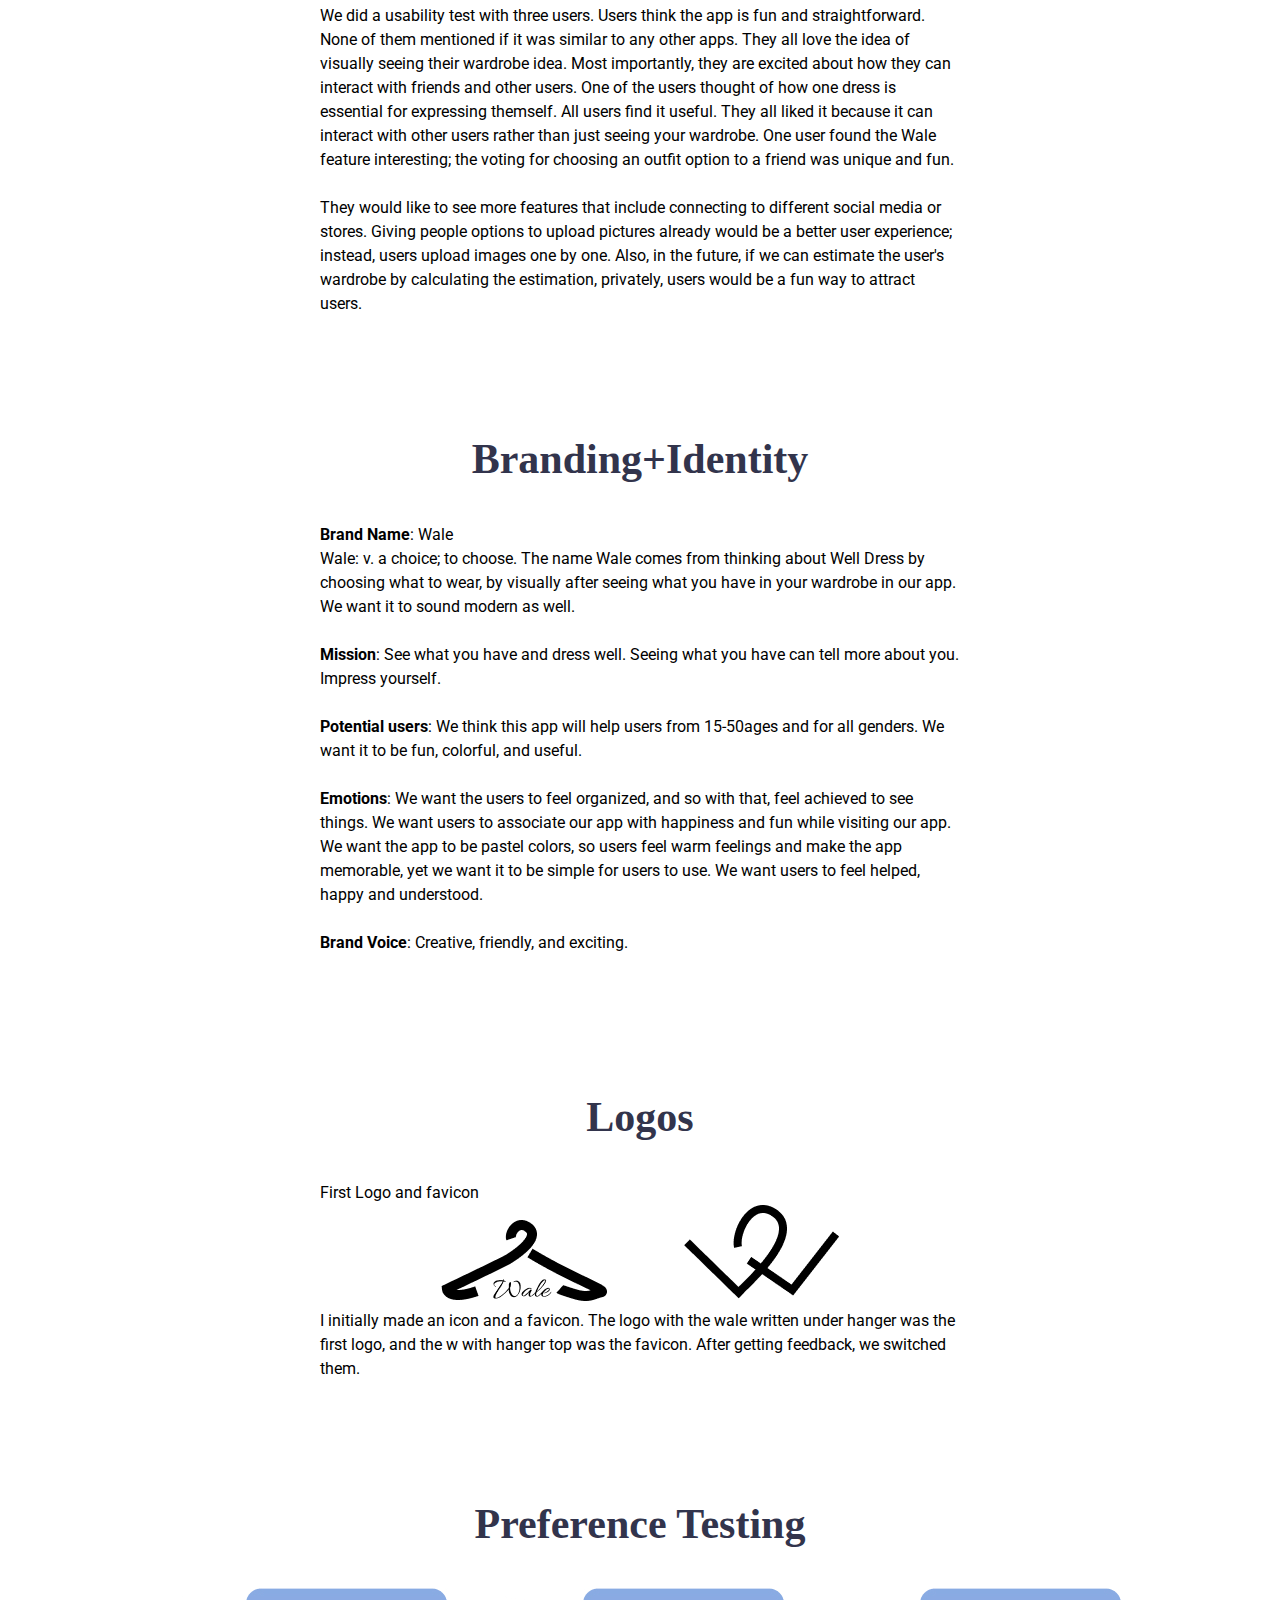
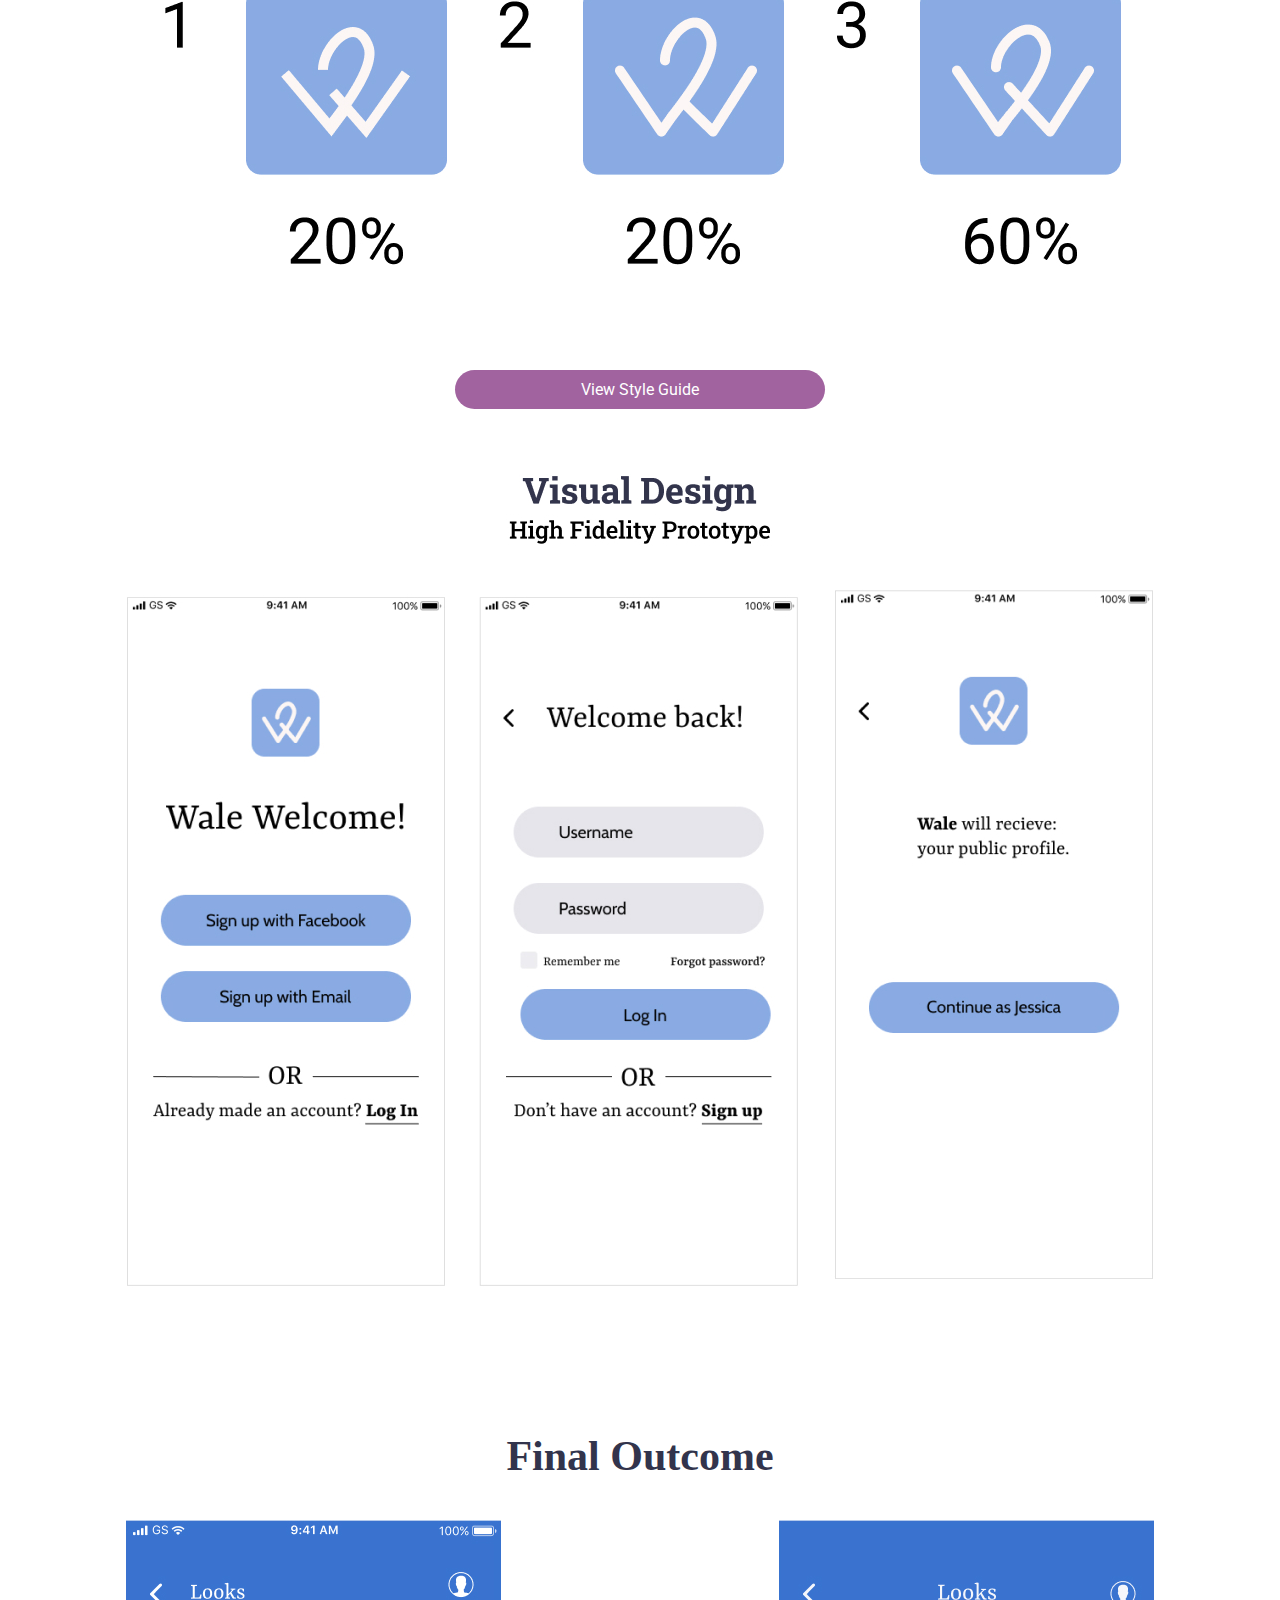
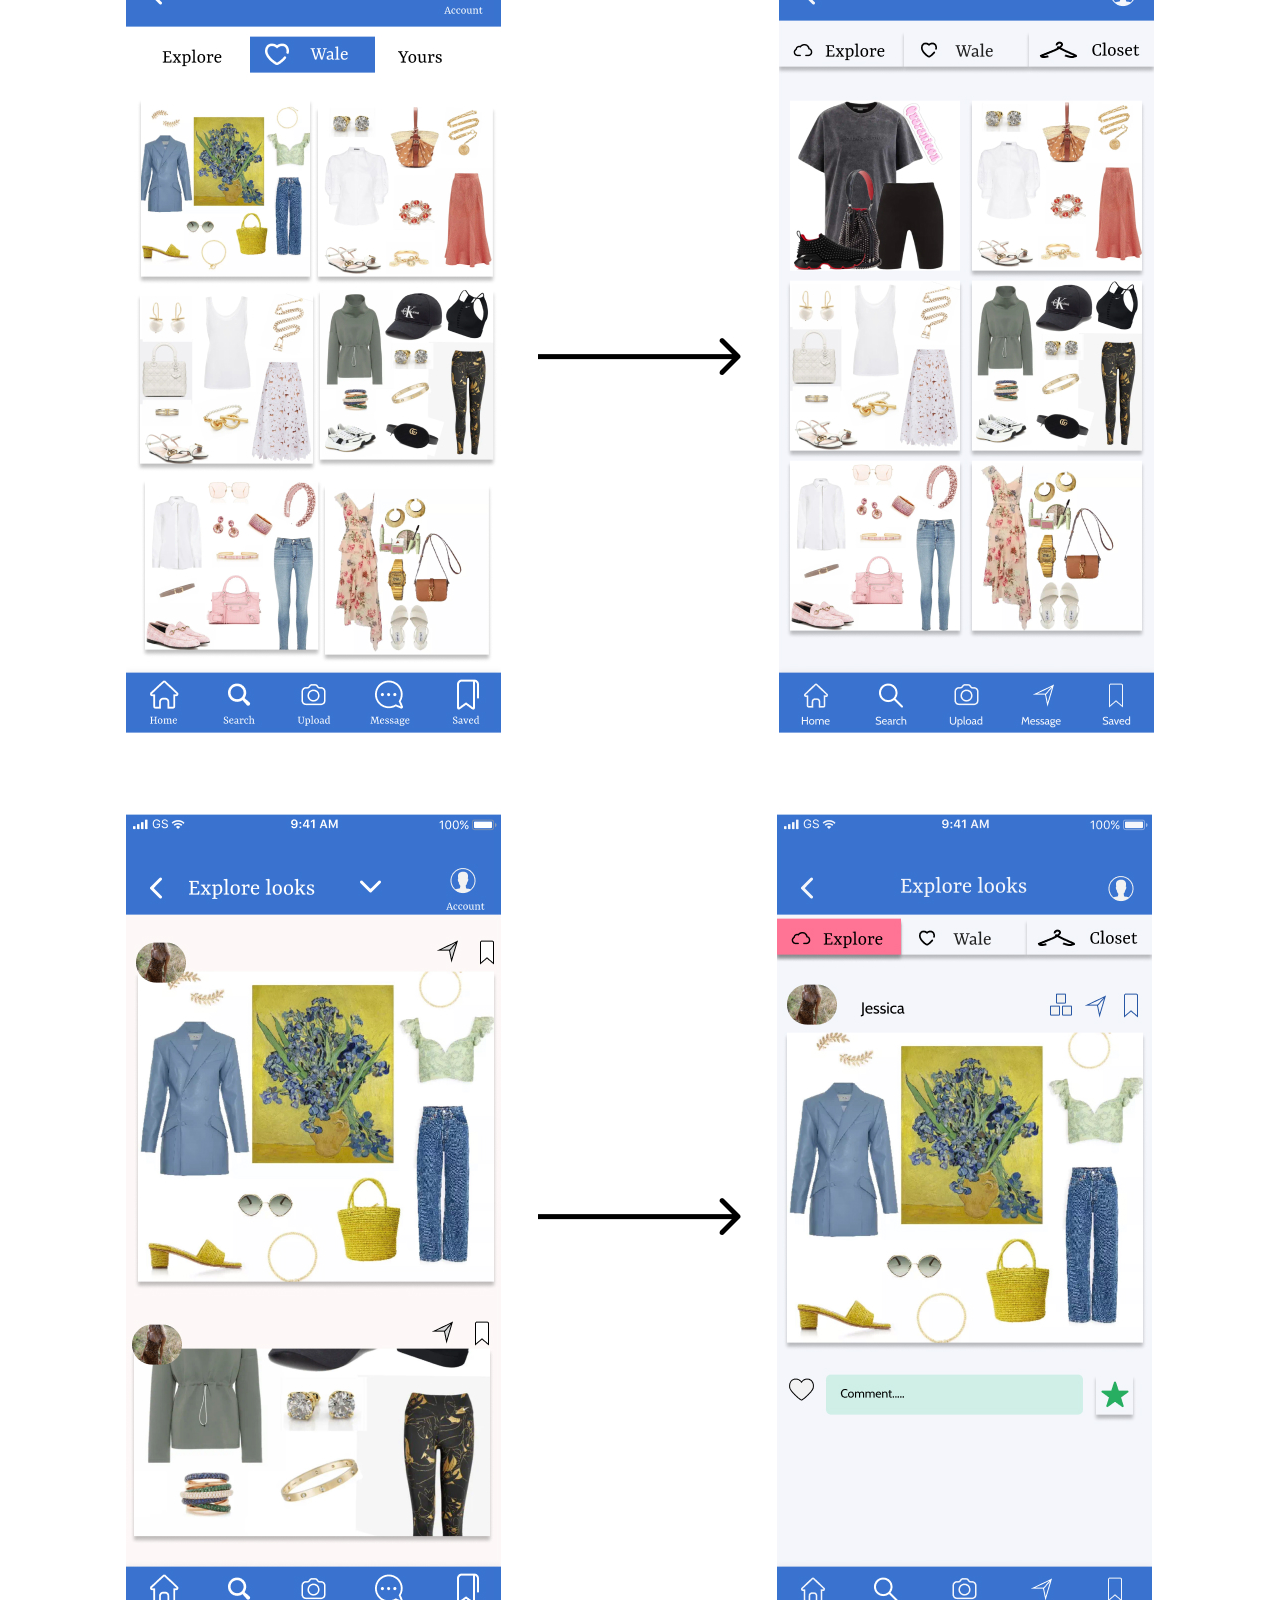
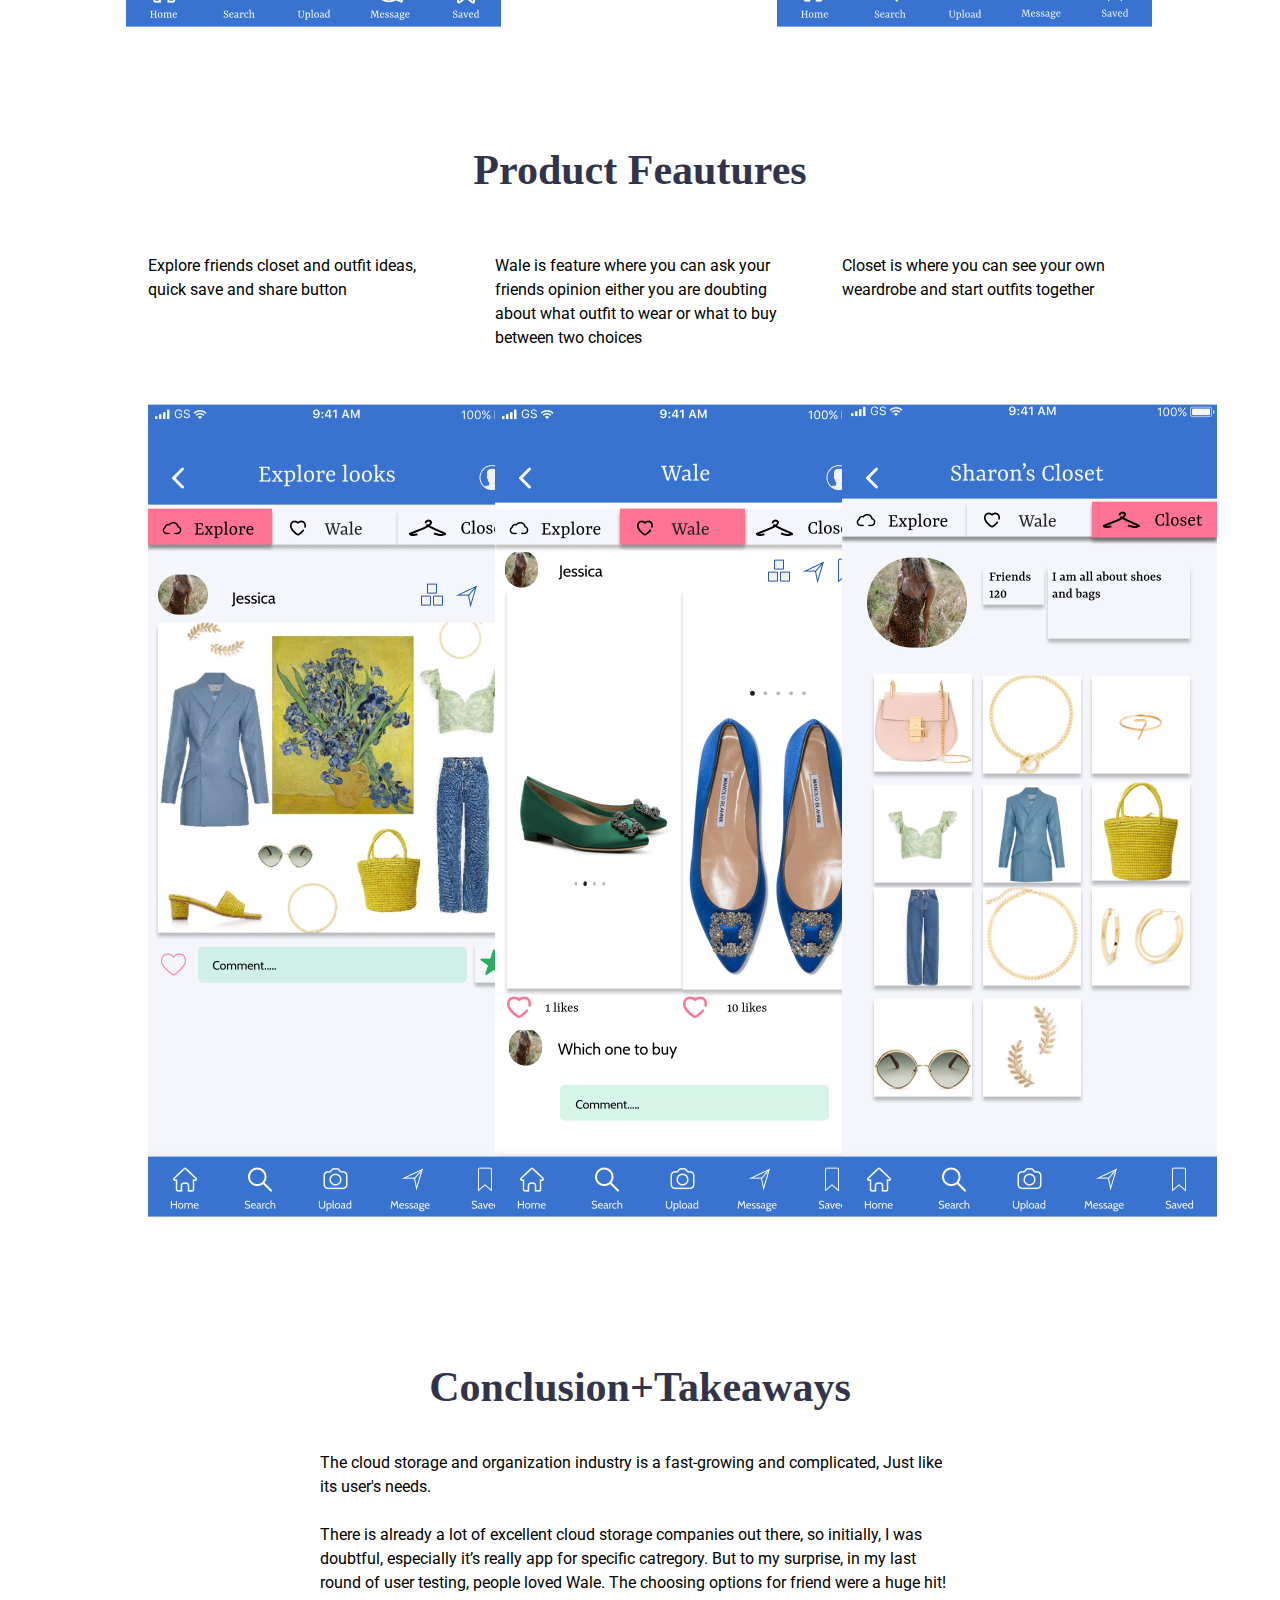
==== commit 05018769: "phone hero tagline changes" ====
--- a/project.html
+++ b/project.html
@@ -37,7 +37,7 @@
         <div class="wale-left-text">
           <h1>Wale</h1>
           <p>Everyone’s wardrobe is
-            a little boutique. Your wardrobe is in your hand now
+            a little boutique. Your wardrobe is in your hands now.
           </p>
         </div>
       </div>
--- a/css/style.css
+++ b/css/style.css
@@ -381,16 +381,16 @@
   .hero{
     background-image: url("../images/lavender.png");
     background-repeat: no-repeat;
-    height: 90vh;
+    height: 70vh;
     margin-bottom: 200px;
     font-family: 'Roboto Slab';
   }
 
   .hero-tagline{
-    width: 60%;
-    font-size: 60px;
+    width: 40%;
+    font-size: 50px;
     margin-left: 150px;
-    margin-top: 500px;
+    margin-top: 250px;
     line-height: 100px;
     font-size: 'Roboto Slab'
   }
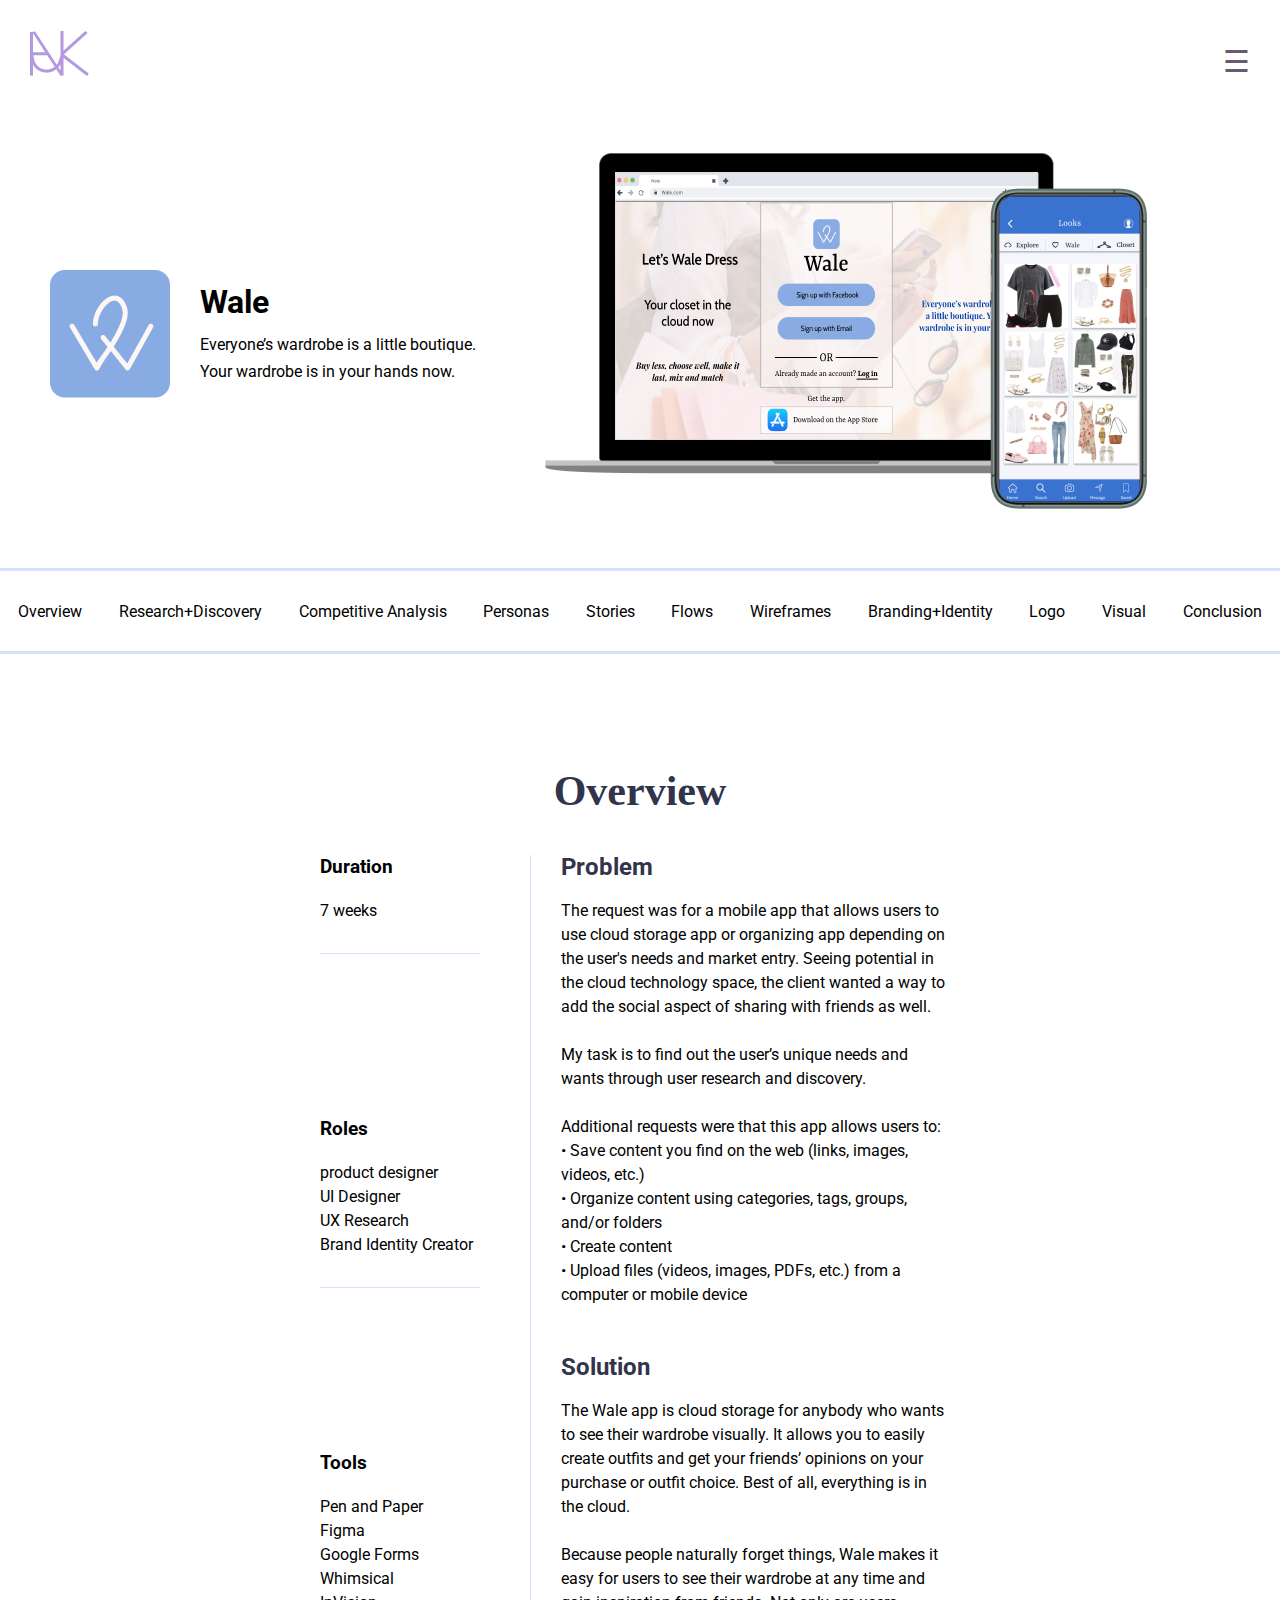
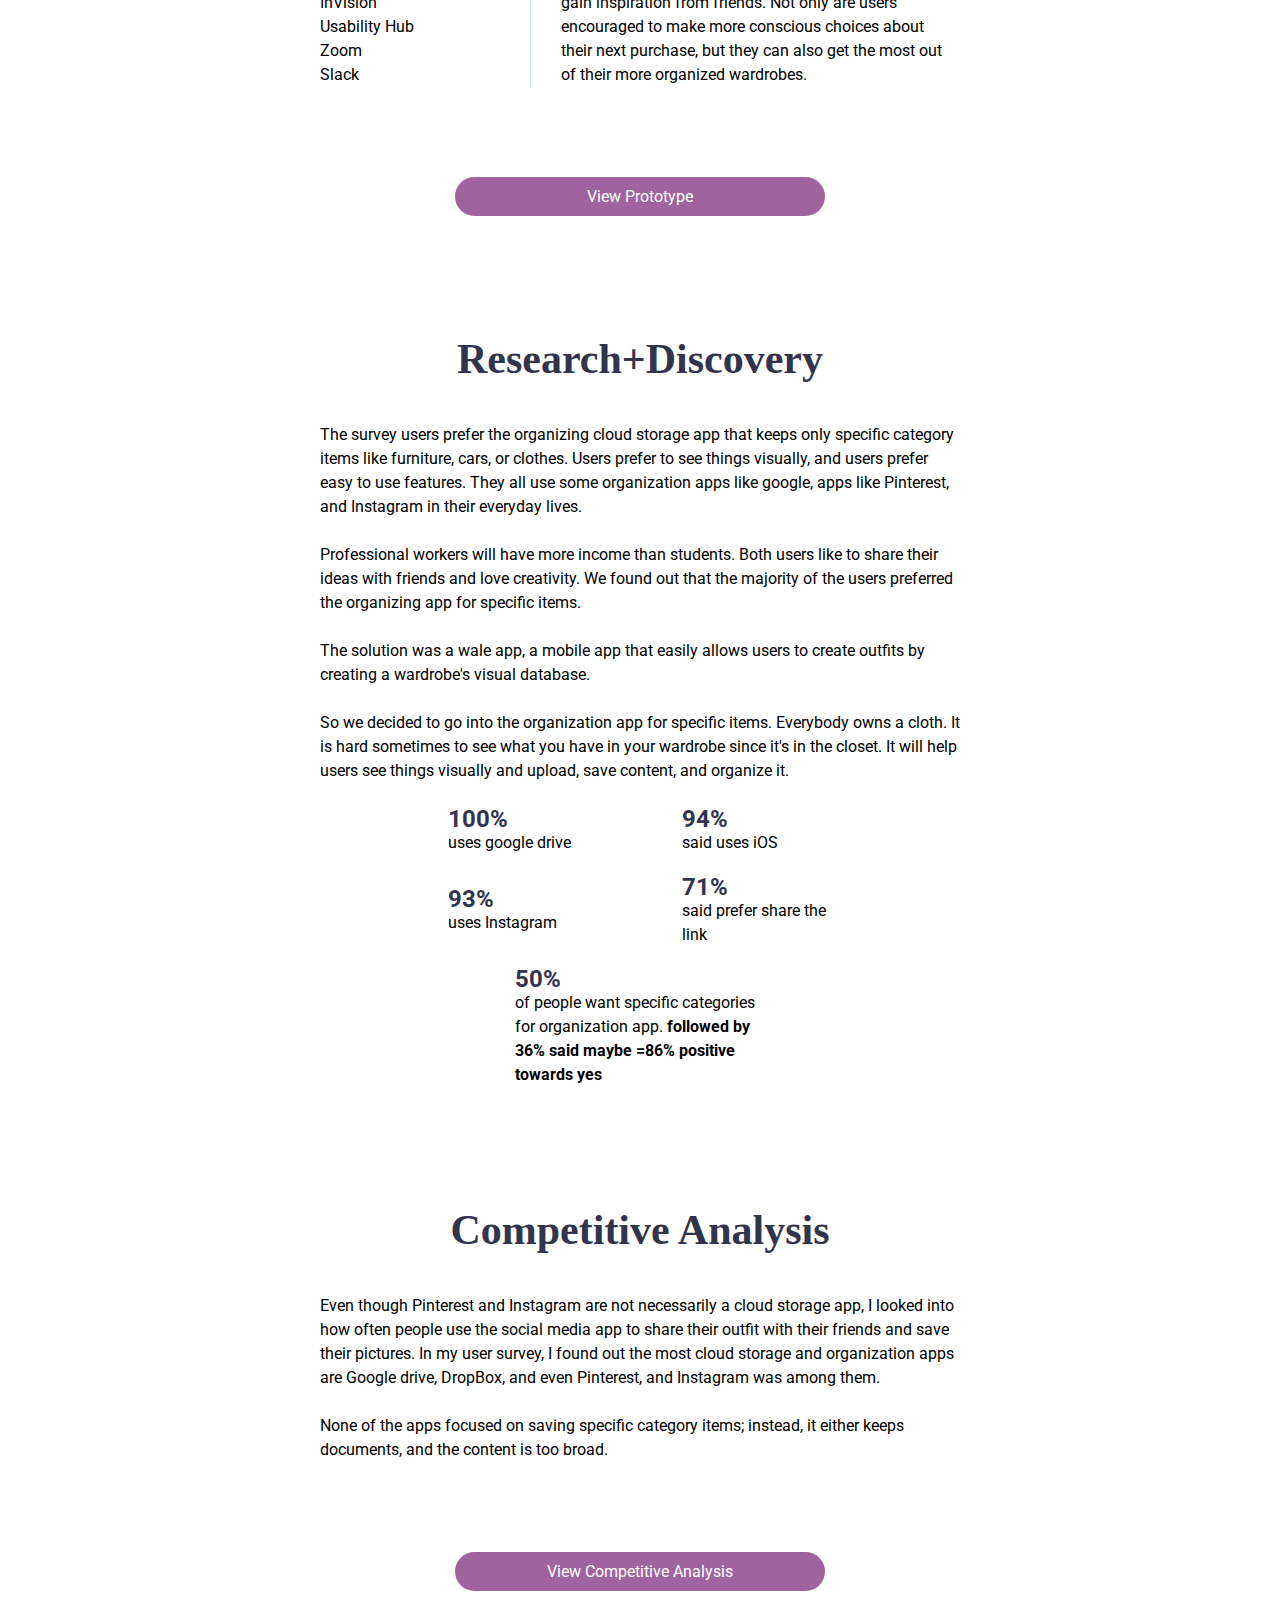
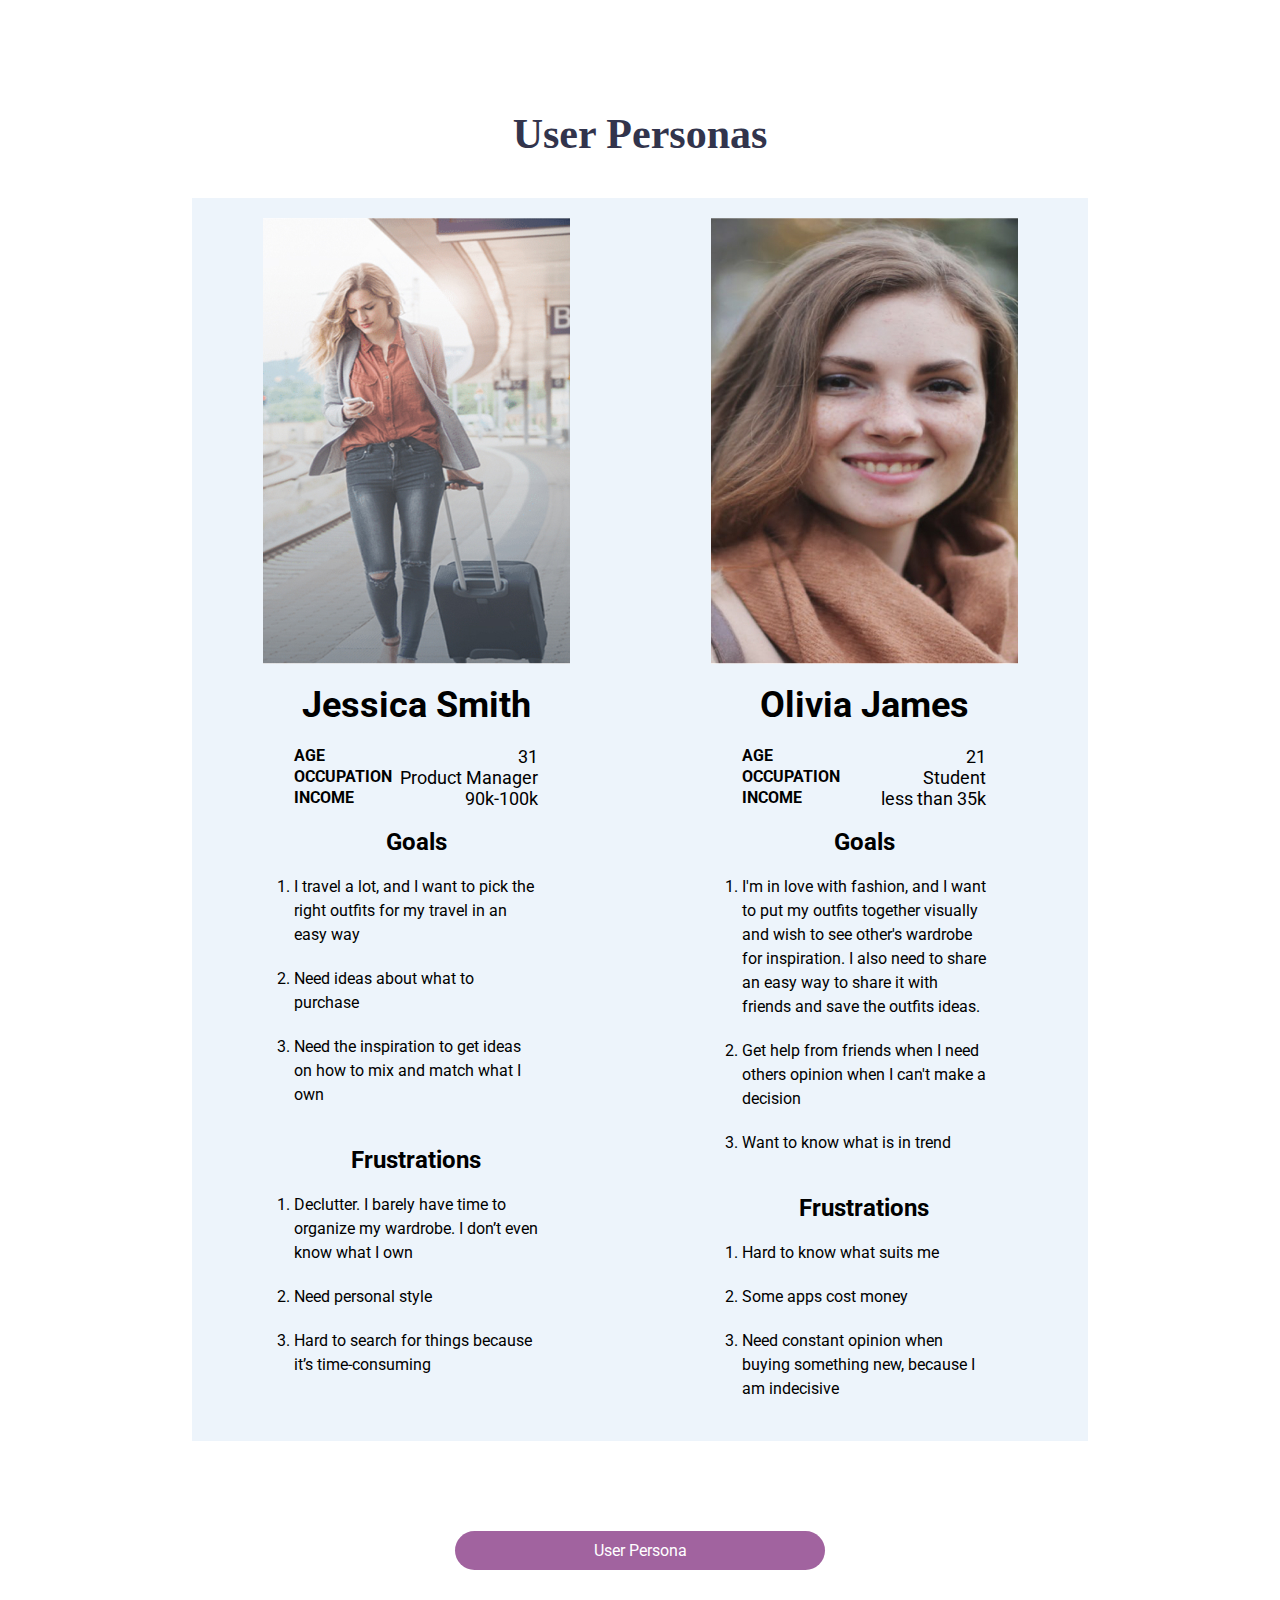
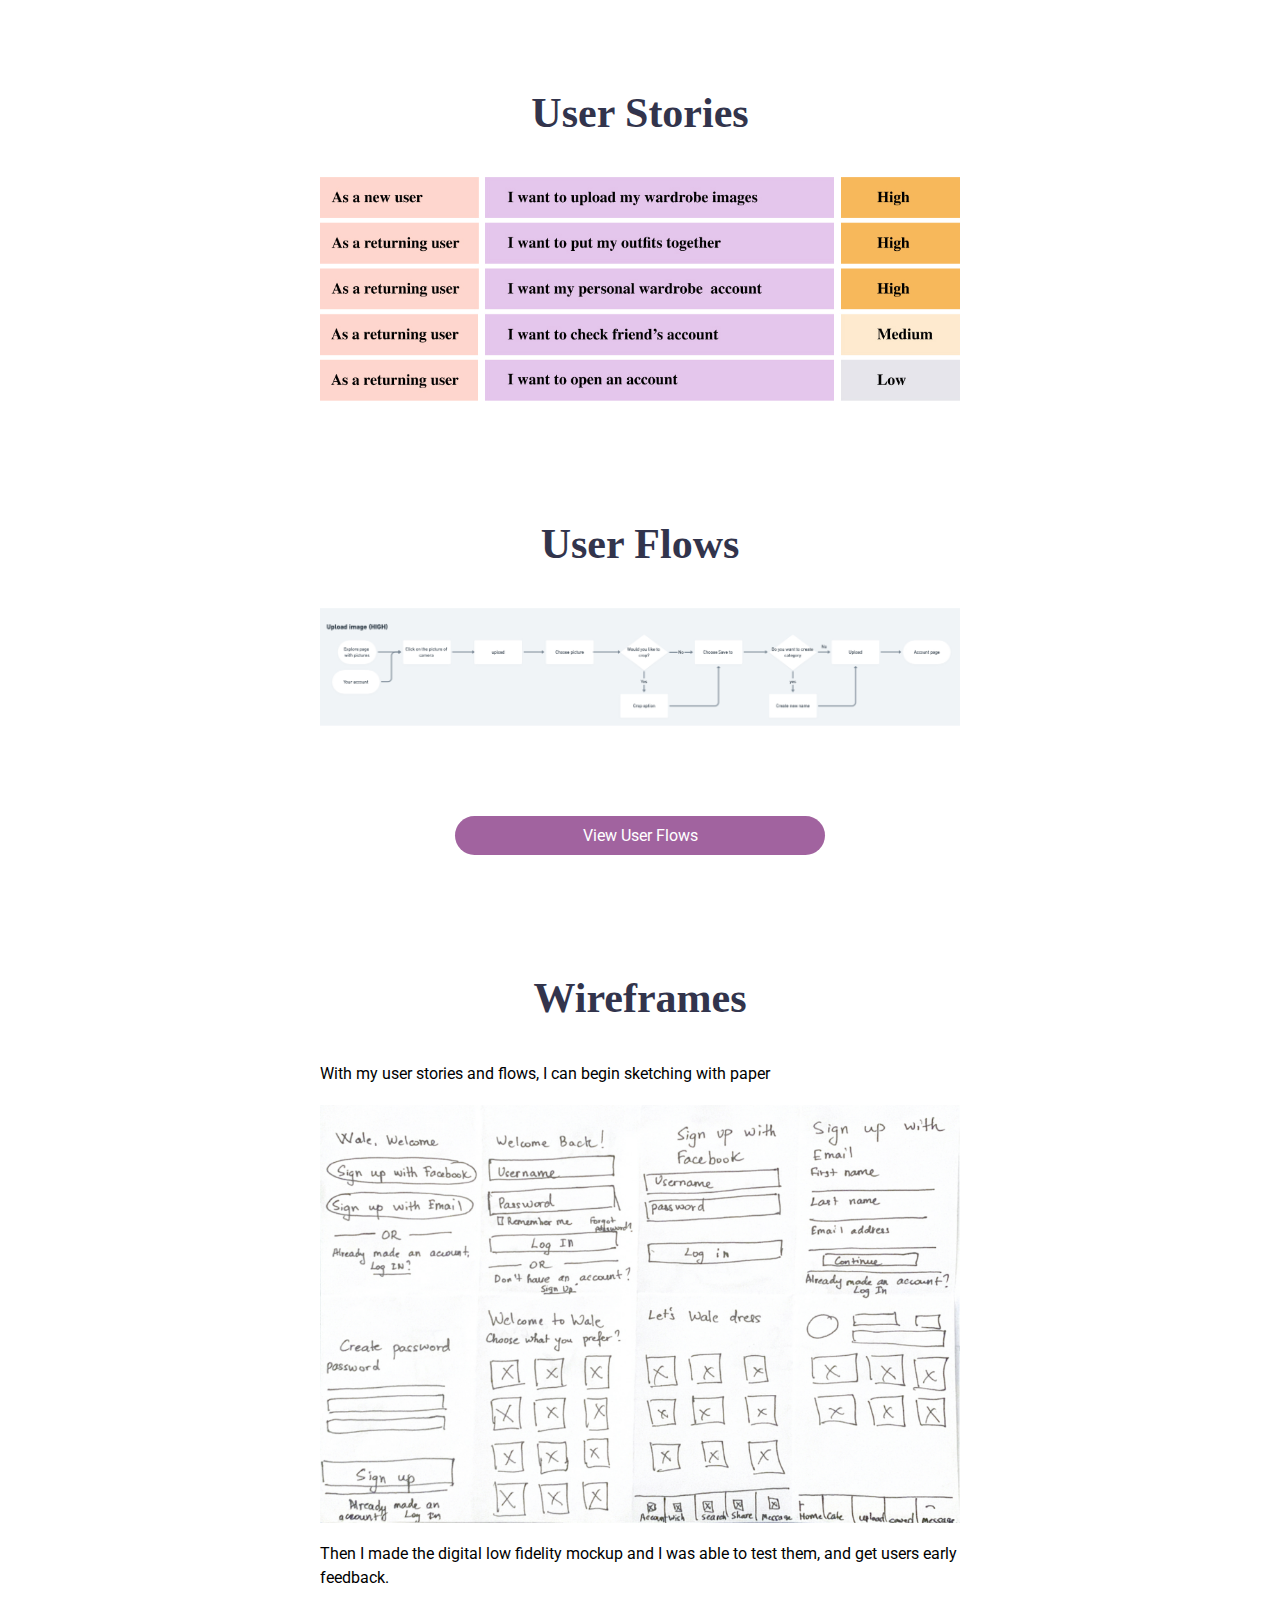
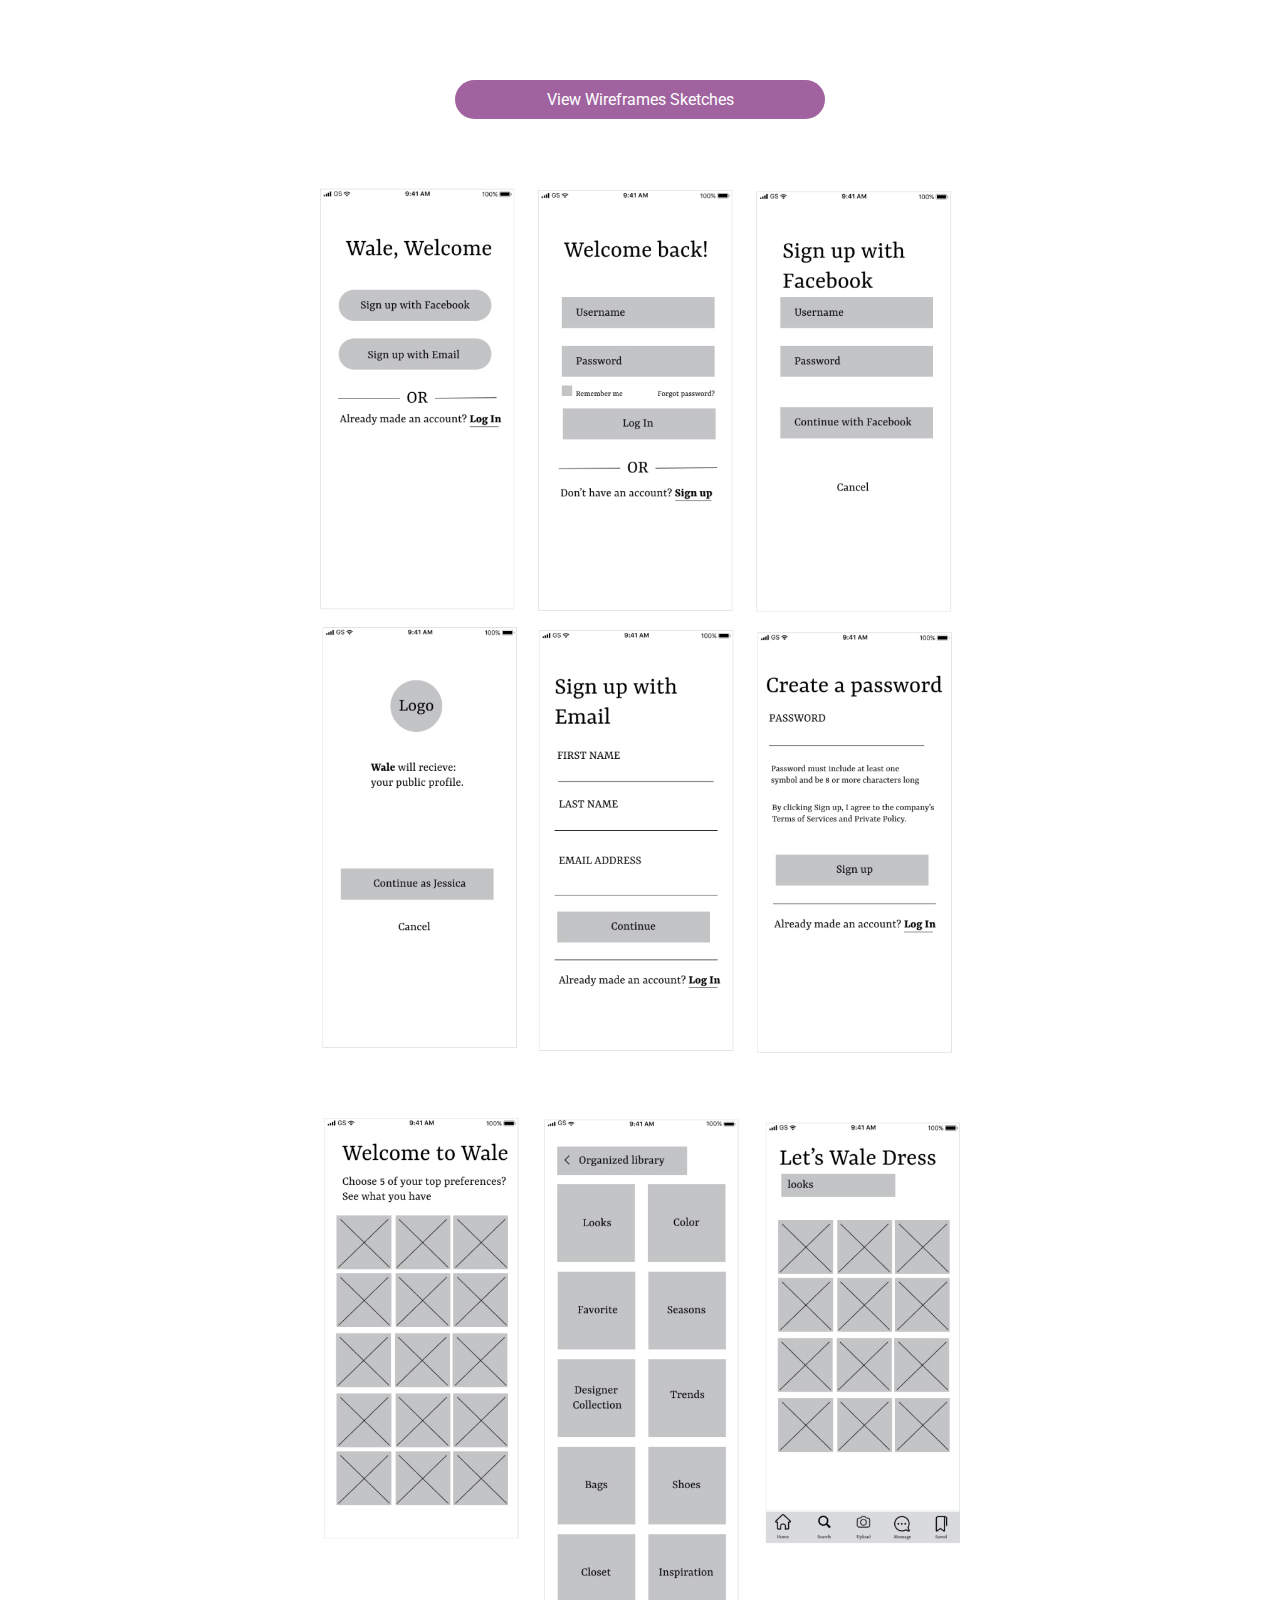
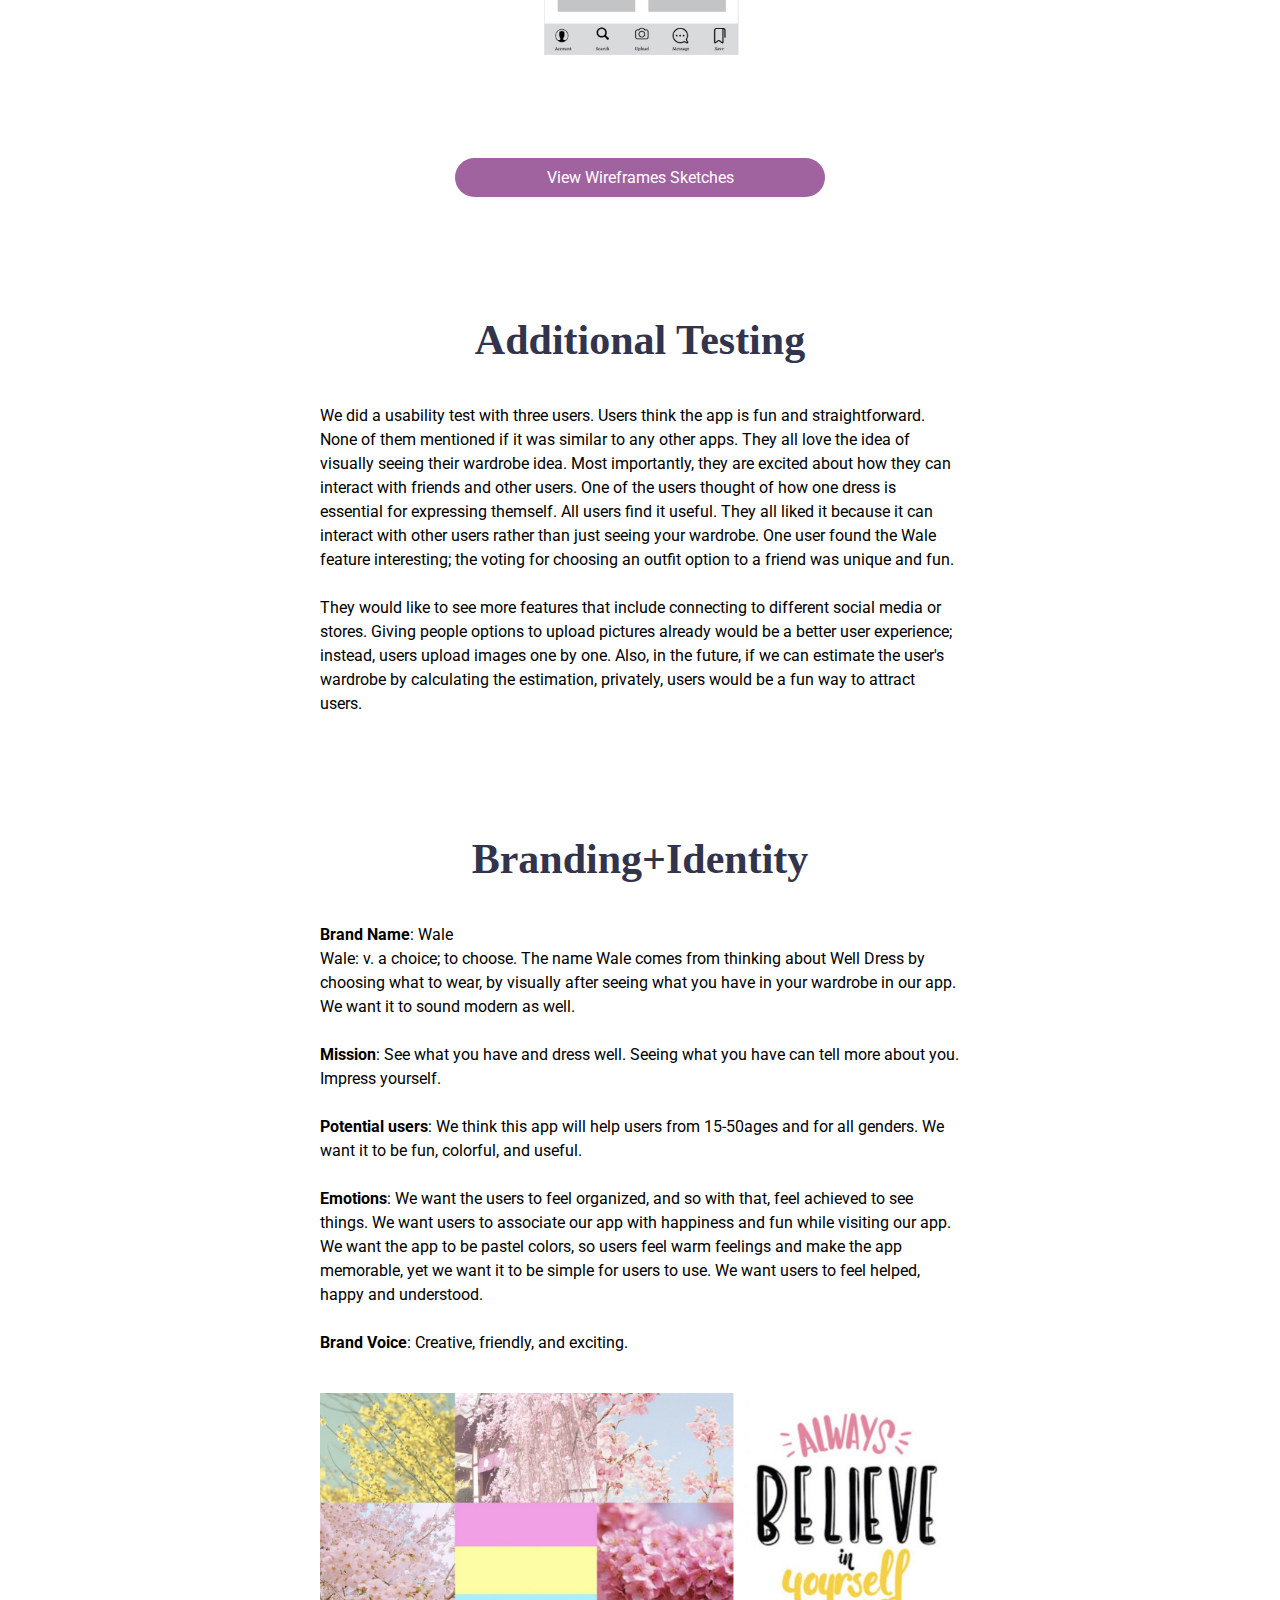
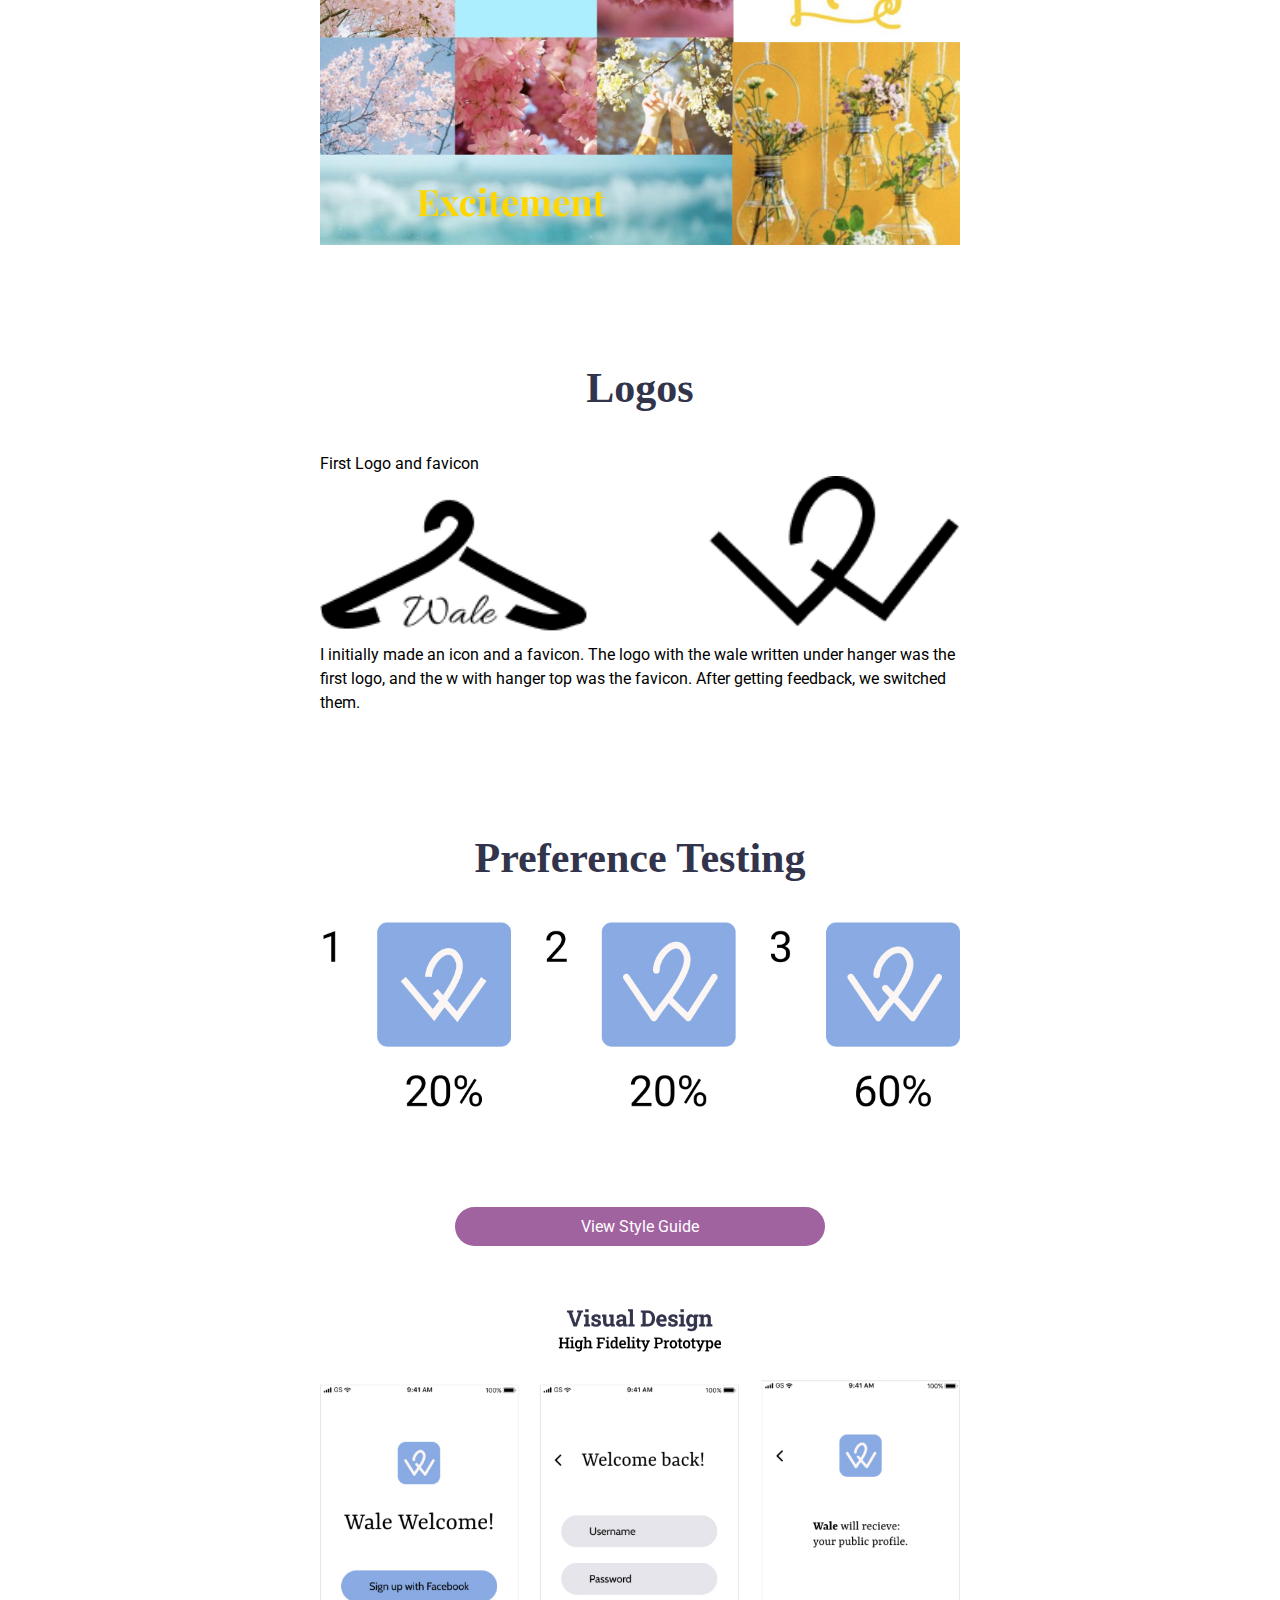
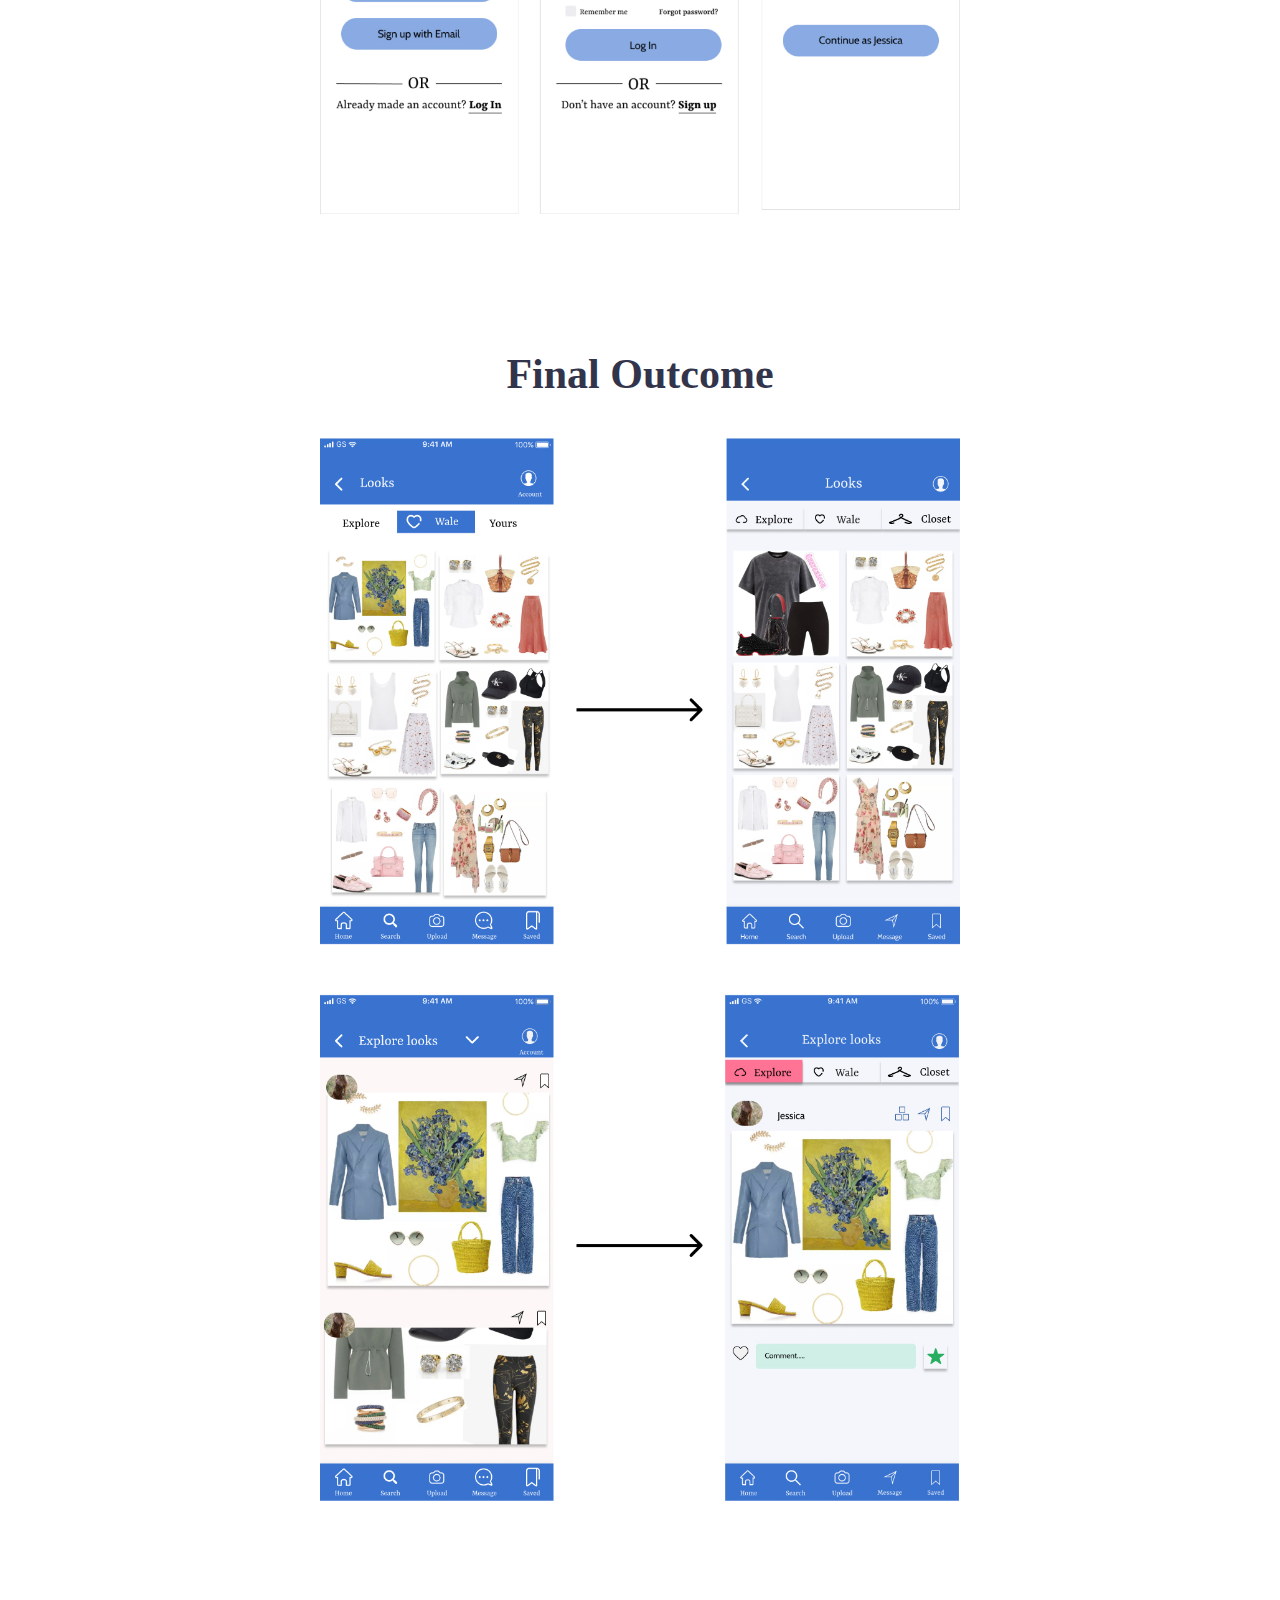
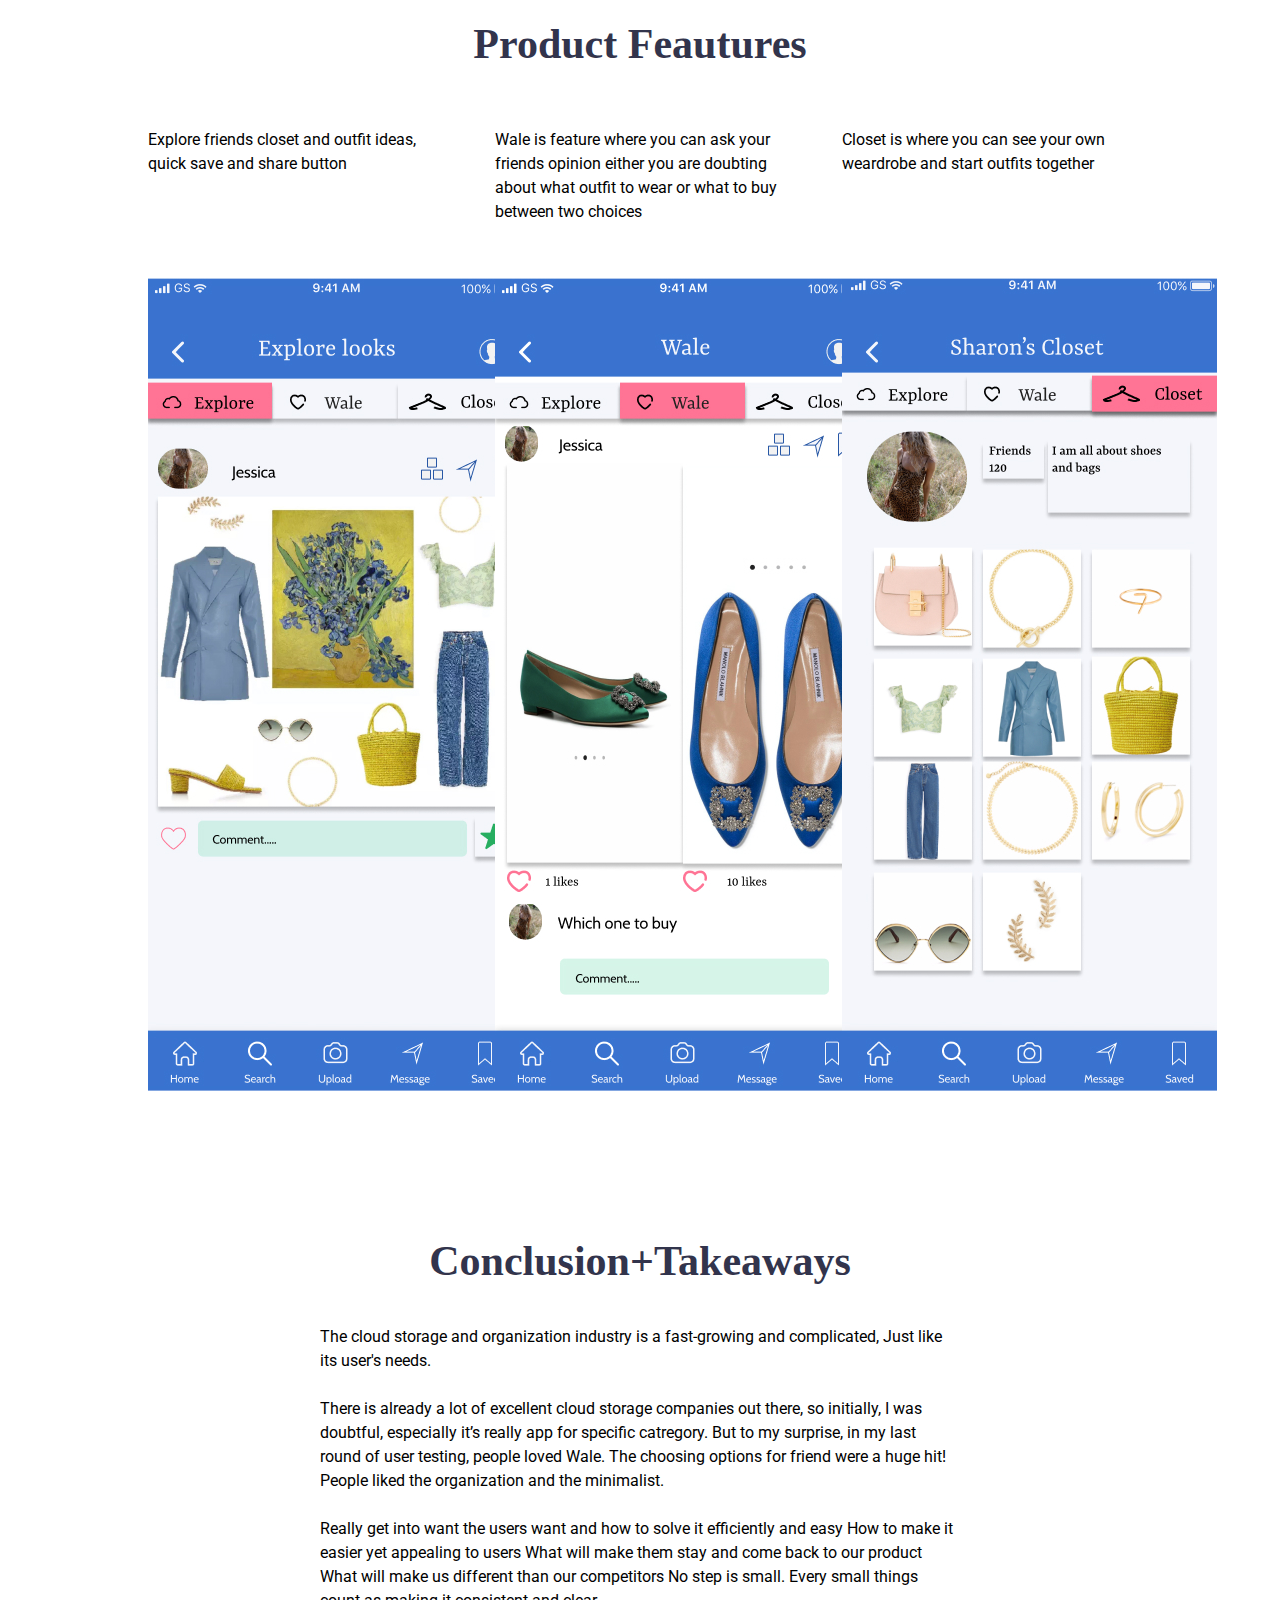
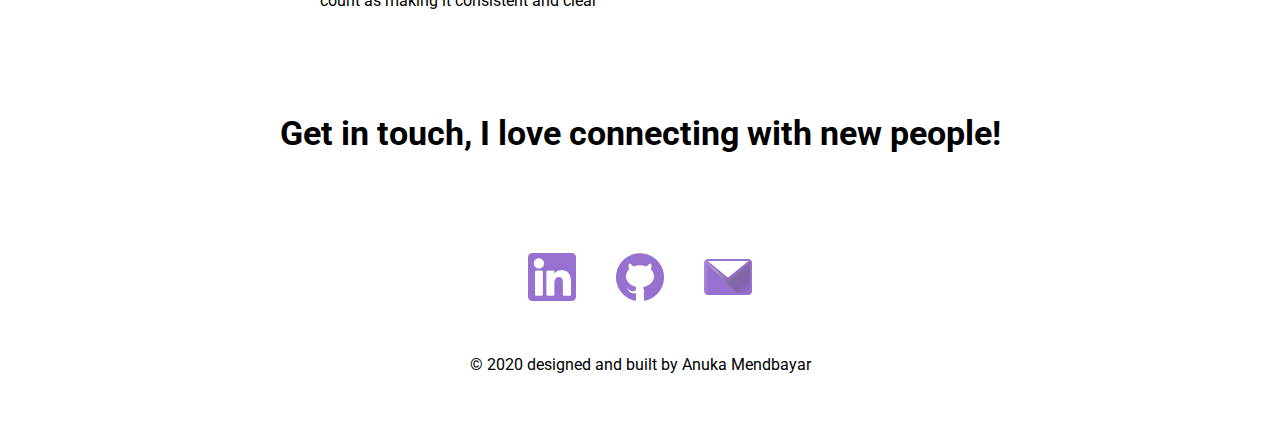
==== commit 17ba040a: "brand picture added" ====
--- a/project.html
+++ b/project.html
@@ -126,6 +126,9 @@
       </div>
     </section>
   </div>
+  <div class="case-buttons">
+    <a href="https://docs.google.com/document/d/15TSkoY2rjcj_Bl6P4asw0RA-H8UemEVKMfFNKm5A1dM/edit?usp=sharing" class="button-hero-cta">View Prototype</a>
+  </div>
   <section>
     <div class="anchor">
       <a id="research-and-discovery">&nbsp;</a>
@@ -298,7 +301,6 @@
       <div class="case-buttons">
         <a href="https://www.figma.com/file/voUG8c4AcOM39IhN0o9dJs/Untitled?node-id=0%3A1" class="button-hero-cta">User Persona</a>
       </div>
-
       <section>
         <div class="anchor">
           <a id="user-stories">&nbsp;</a>
@@ -306,7 +308,6 @@
           <img src="images/project/user-stories.jpg" class = "center-image" alt="user-stories">
         </div>
       </section>
-
       <section>
         <div class="anchor">
           <a id="user-flows">&nbsp;</a>
@@ -366,6 +367,12 @@
             <b>Brand Voice</b>: Creative, friendly, and exciting.
           </p>
           <br>
+        </div>
+      </section>
+      <section>
+        <div class="anchor">
+          <a id="Brand Pictue">&nbsp;</a>
+          <img src="images/project/brandpicture.jpg" alt="brand1">
         </div>
       </section>
       <section>
--- a/css/style.css
+++ b/css/style.css
@@ -20,7 +20,6 @@
 
 header > span{
   margin: 30px 30px 0 0;
-
 }
 
 .burger-icon{
@@ -800,6 +799,10 @@
   line-height: 150%;
 }
 
+.anchor >img{
+  width:50%
+}
+
 .product-features{
   width: 80%;
   display: flex;
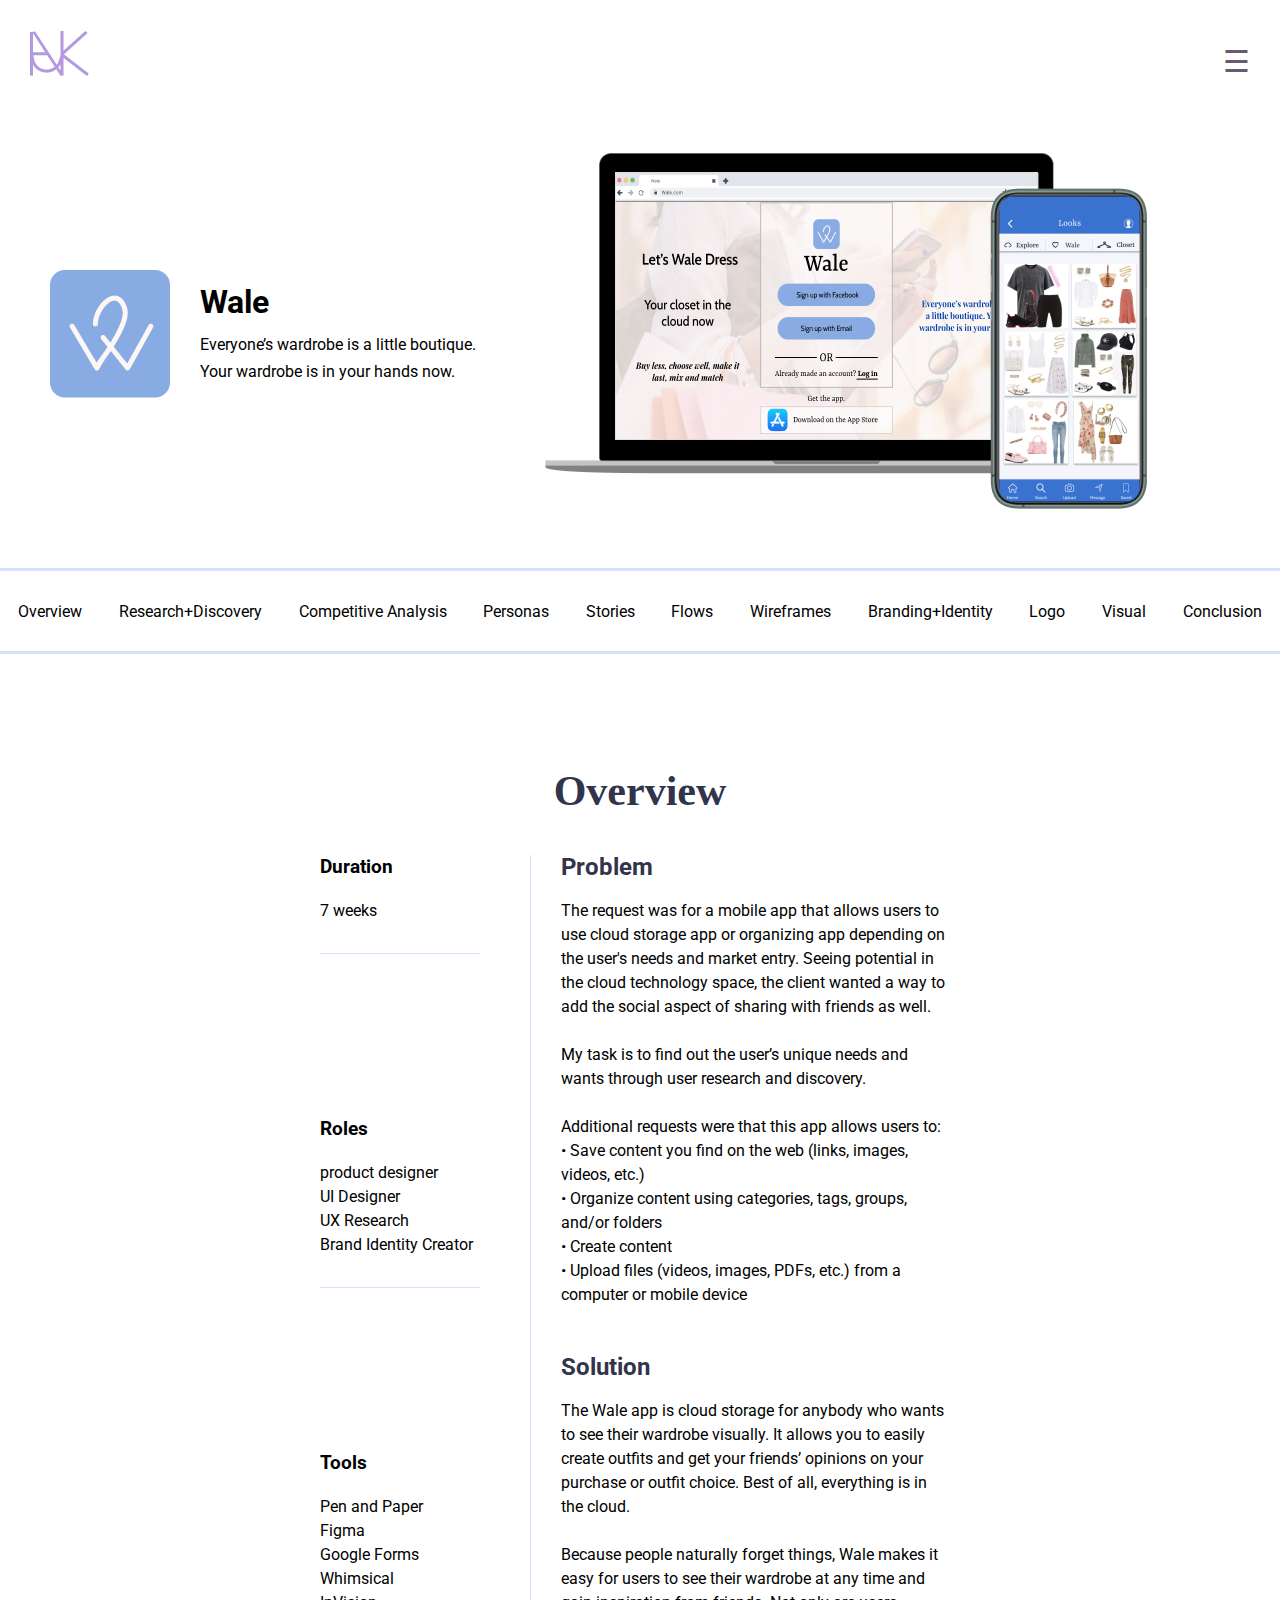
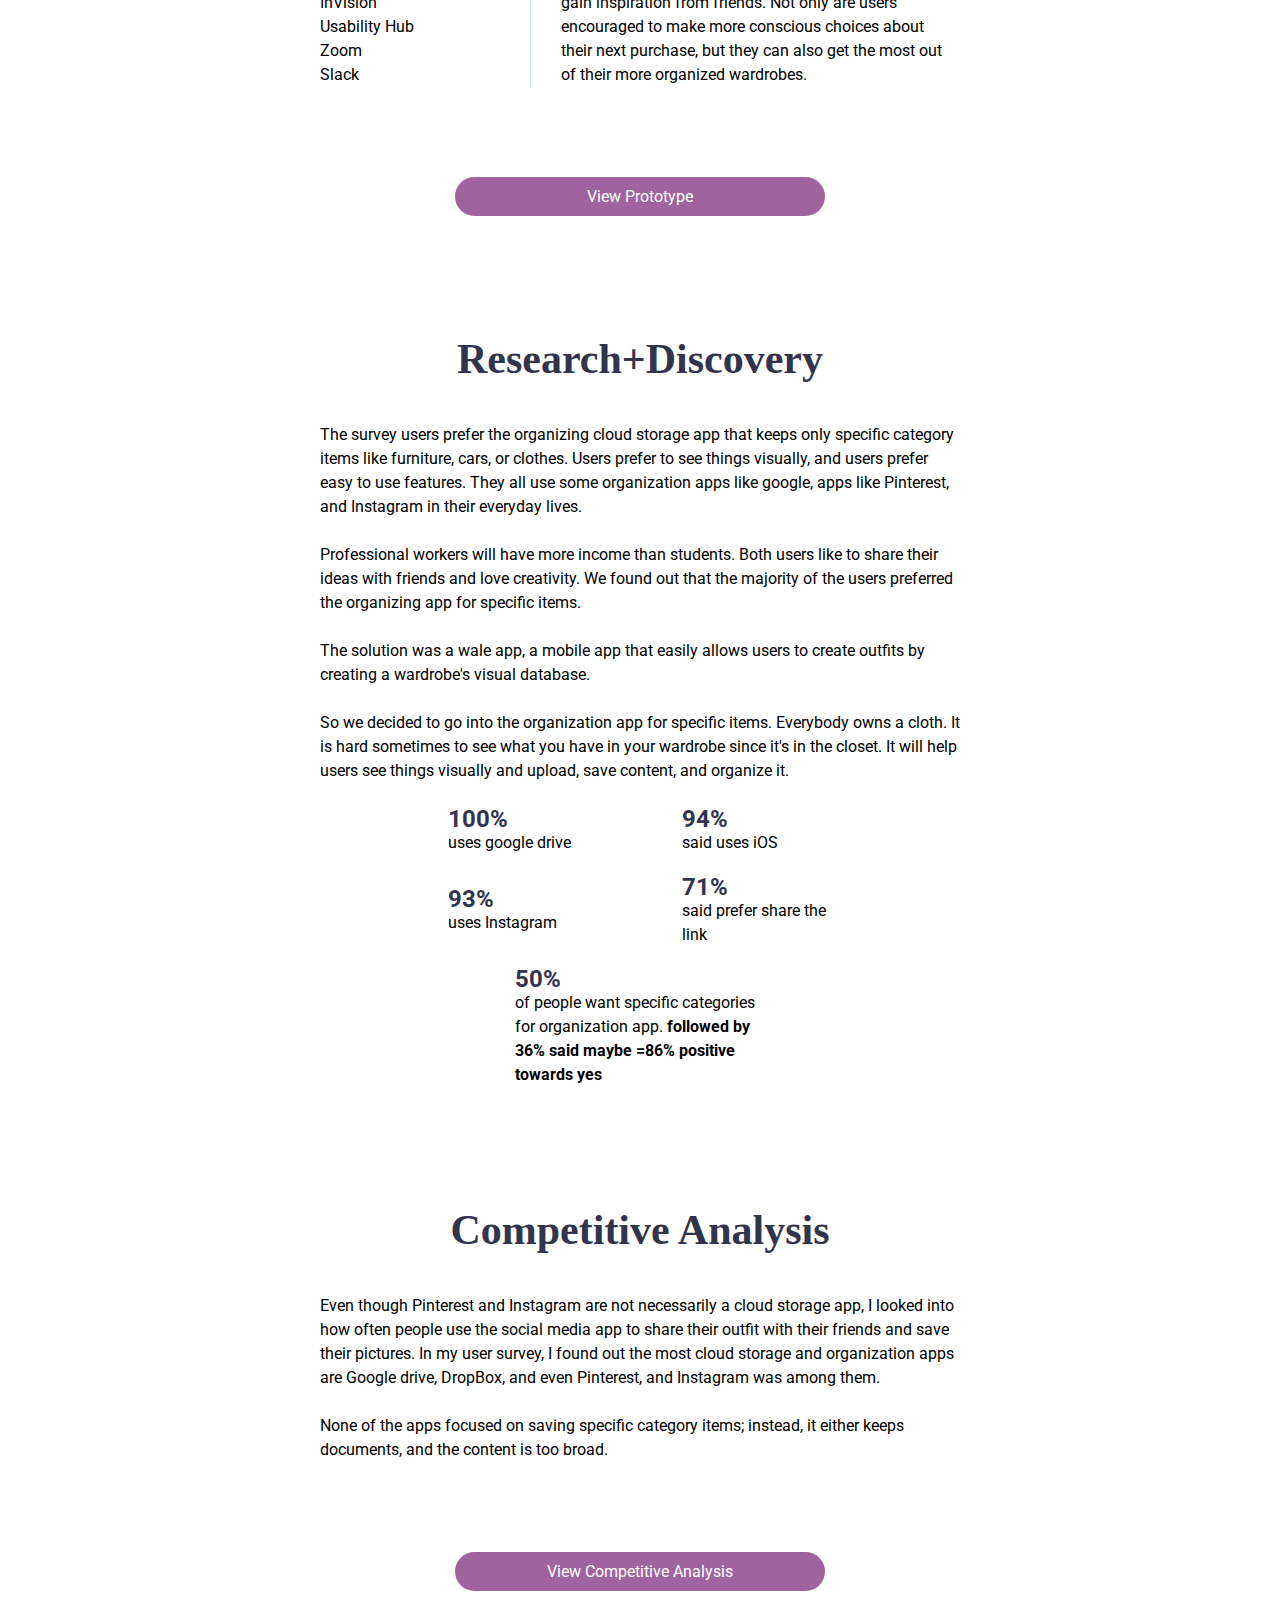
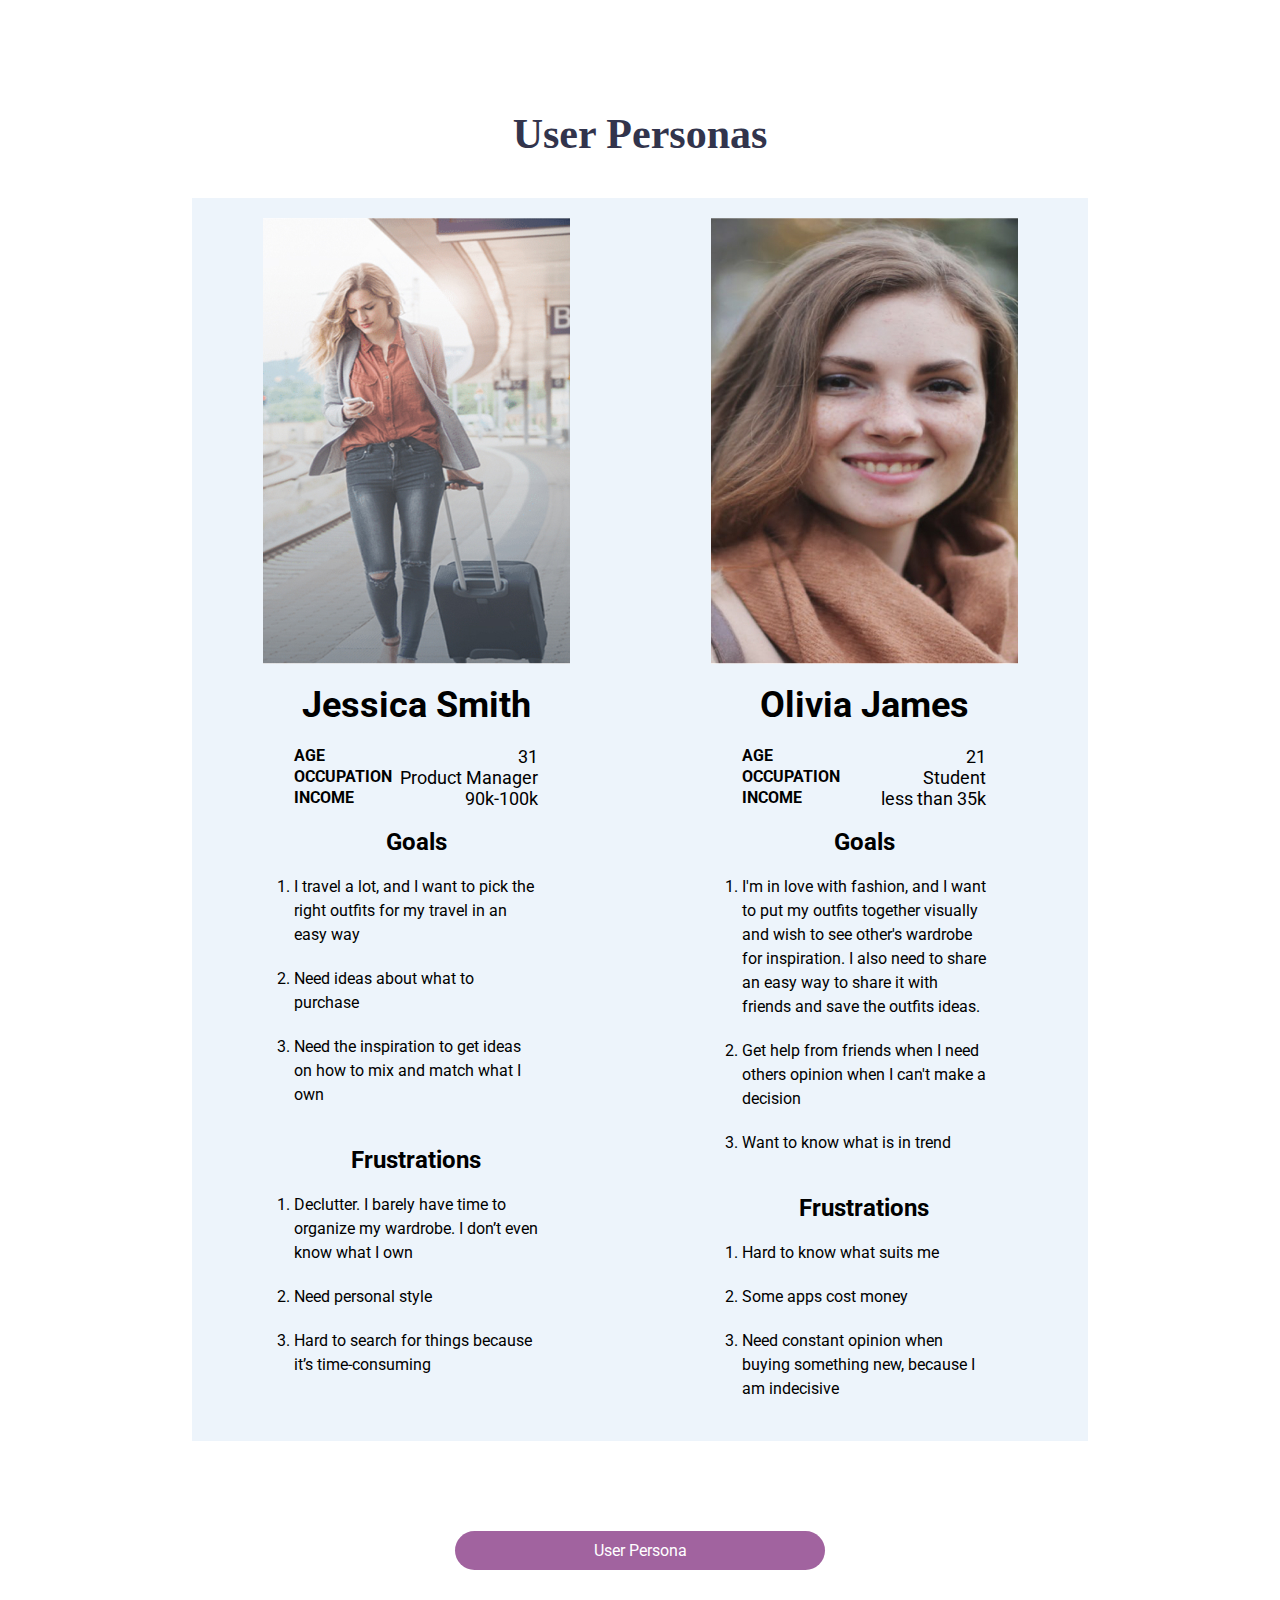
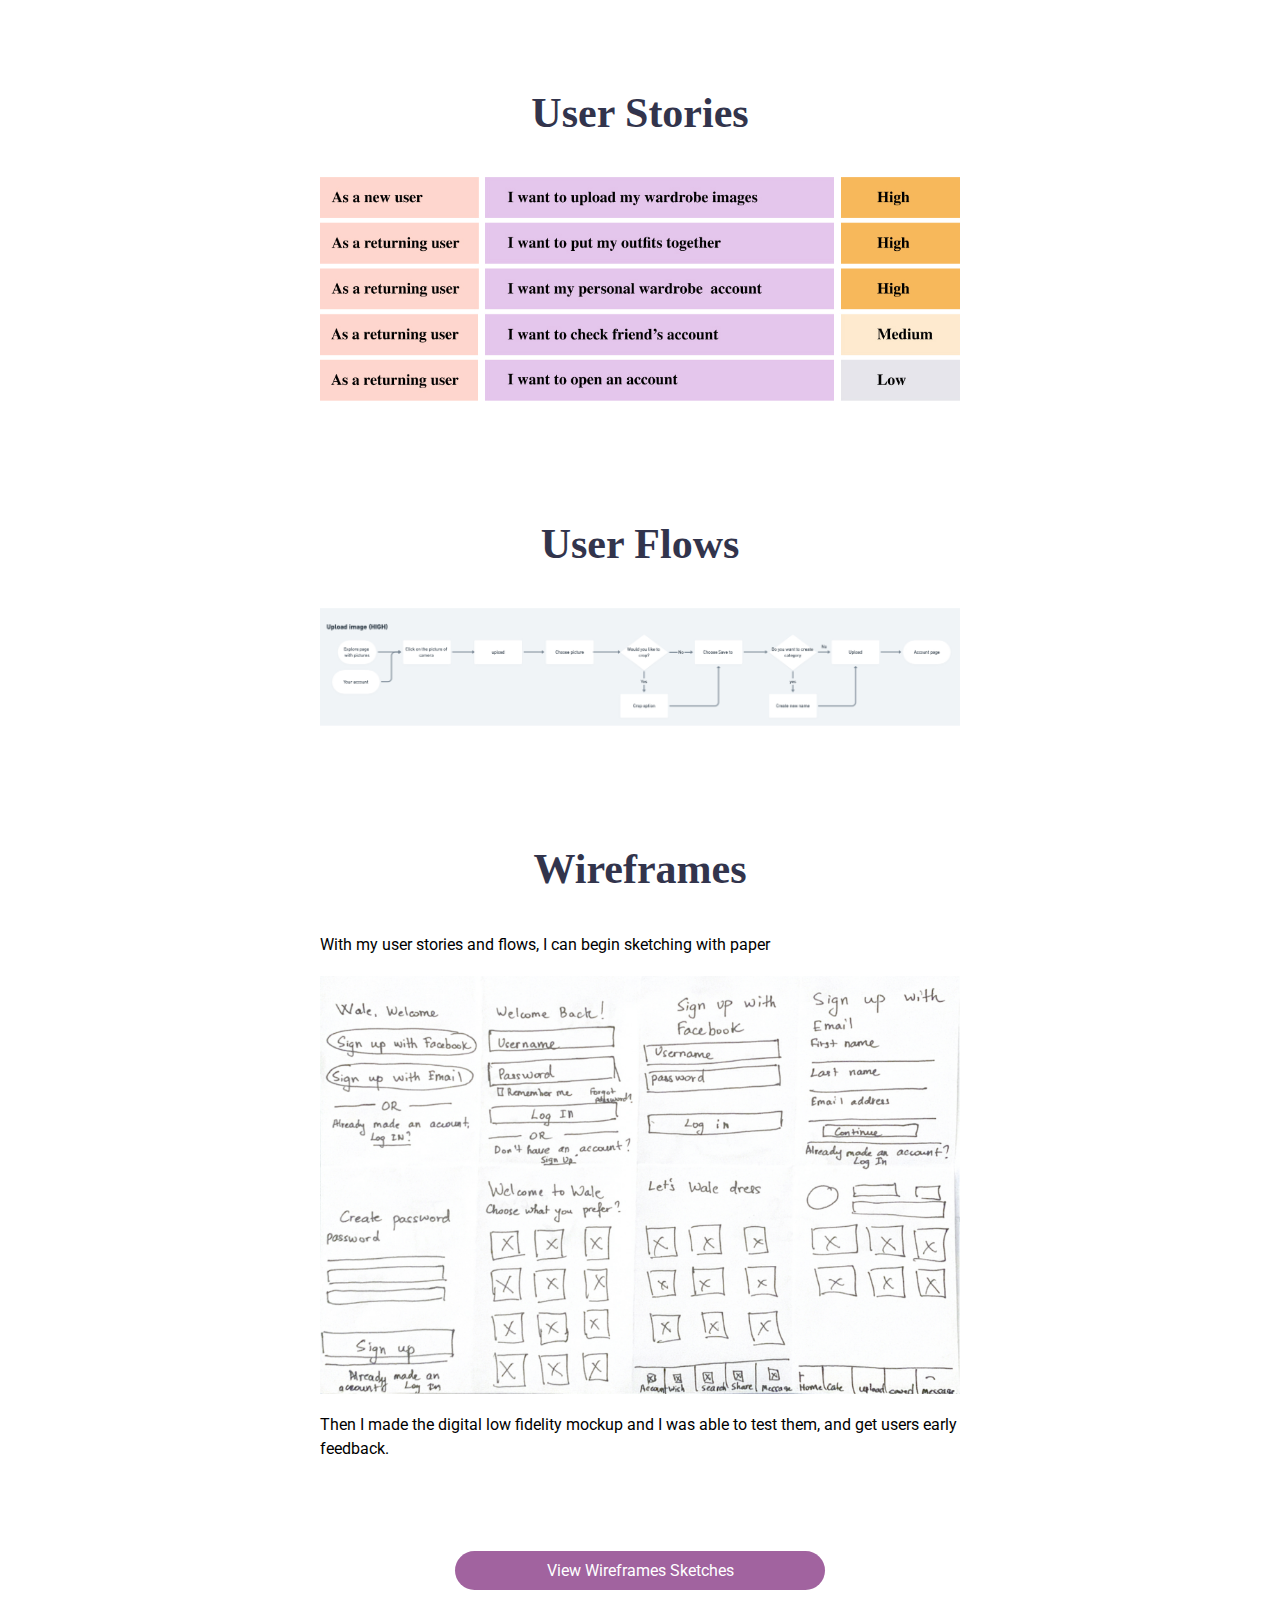
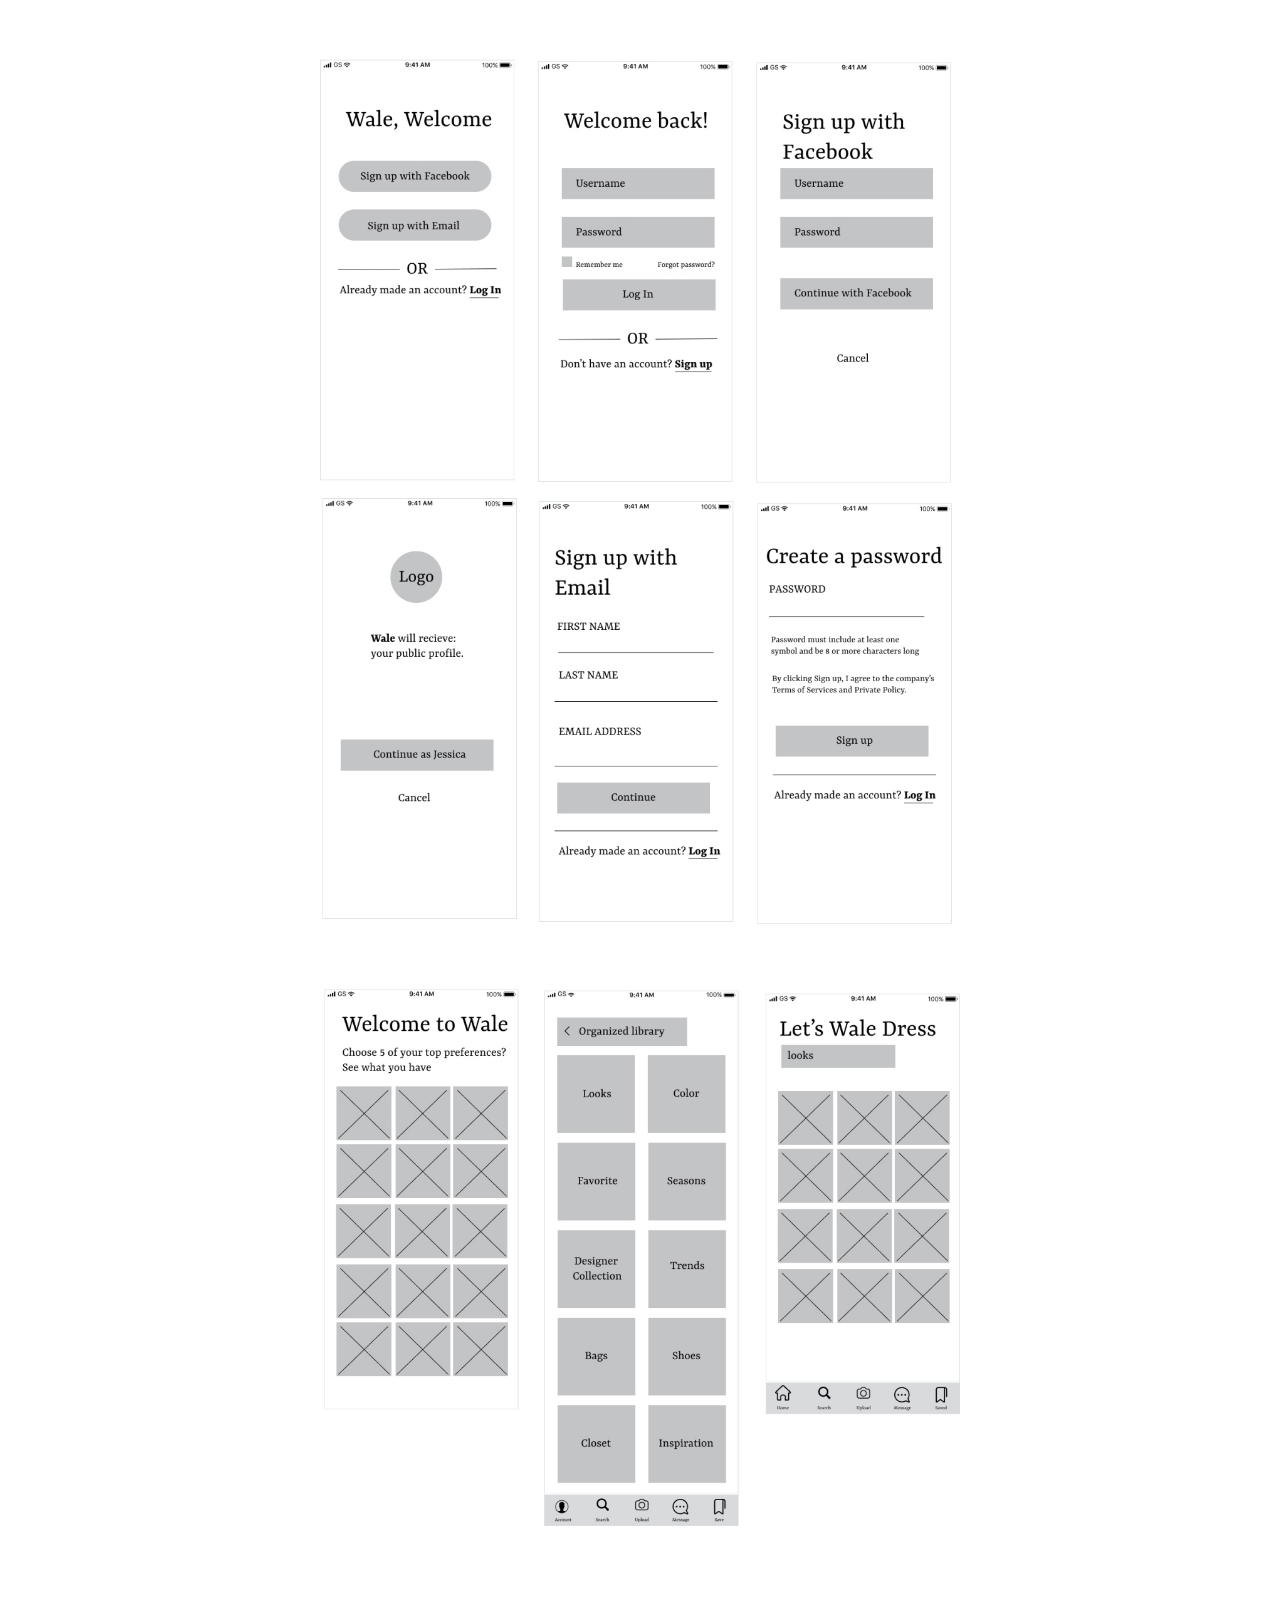
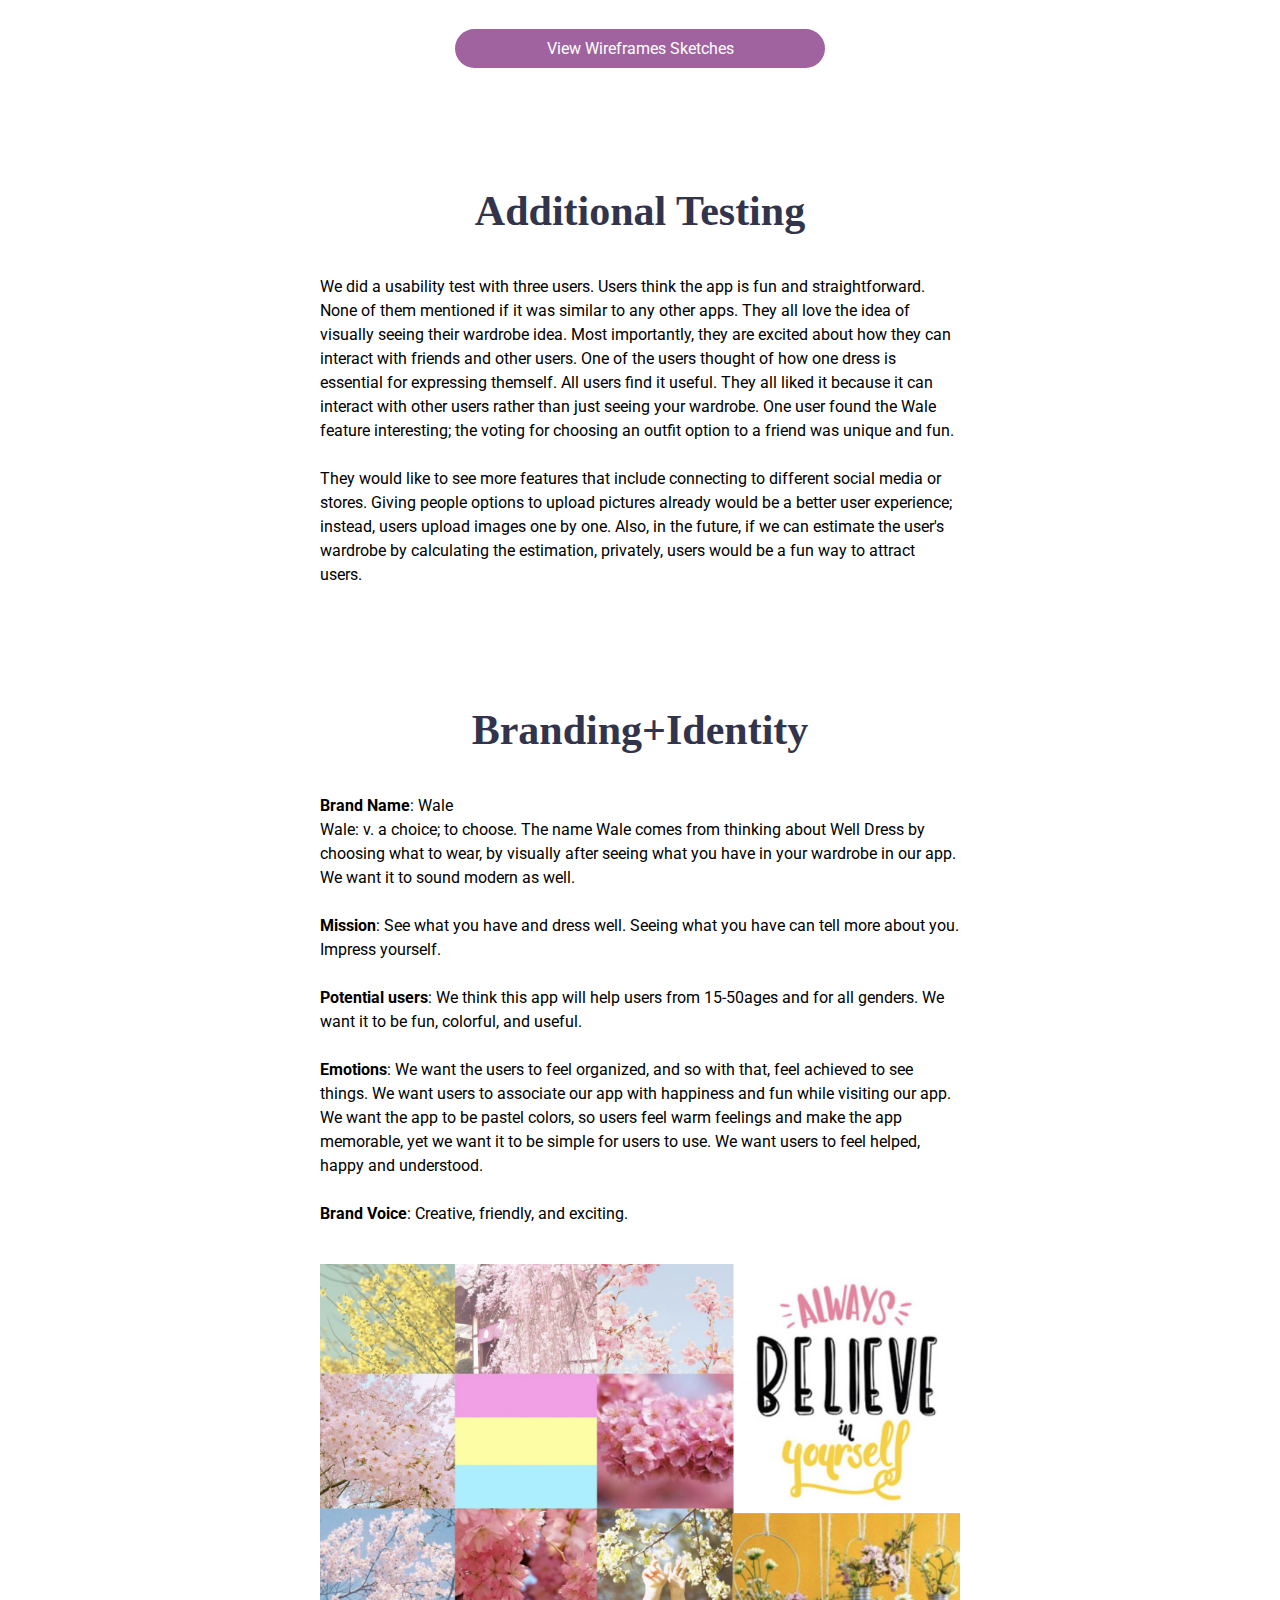
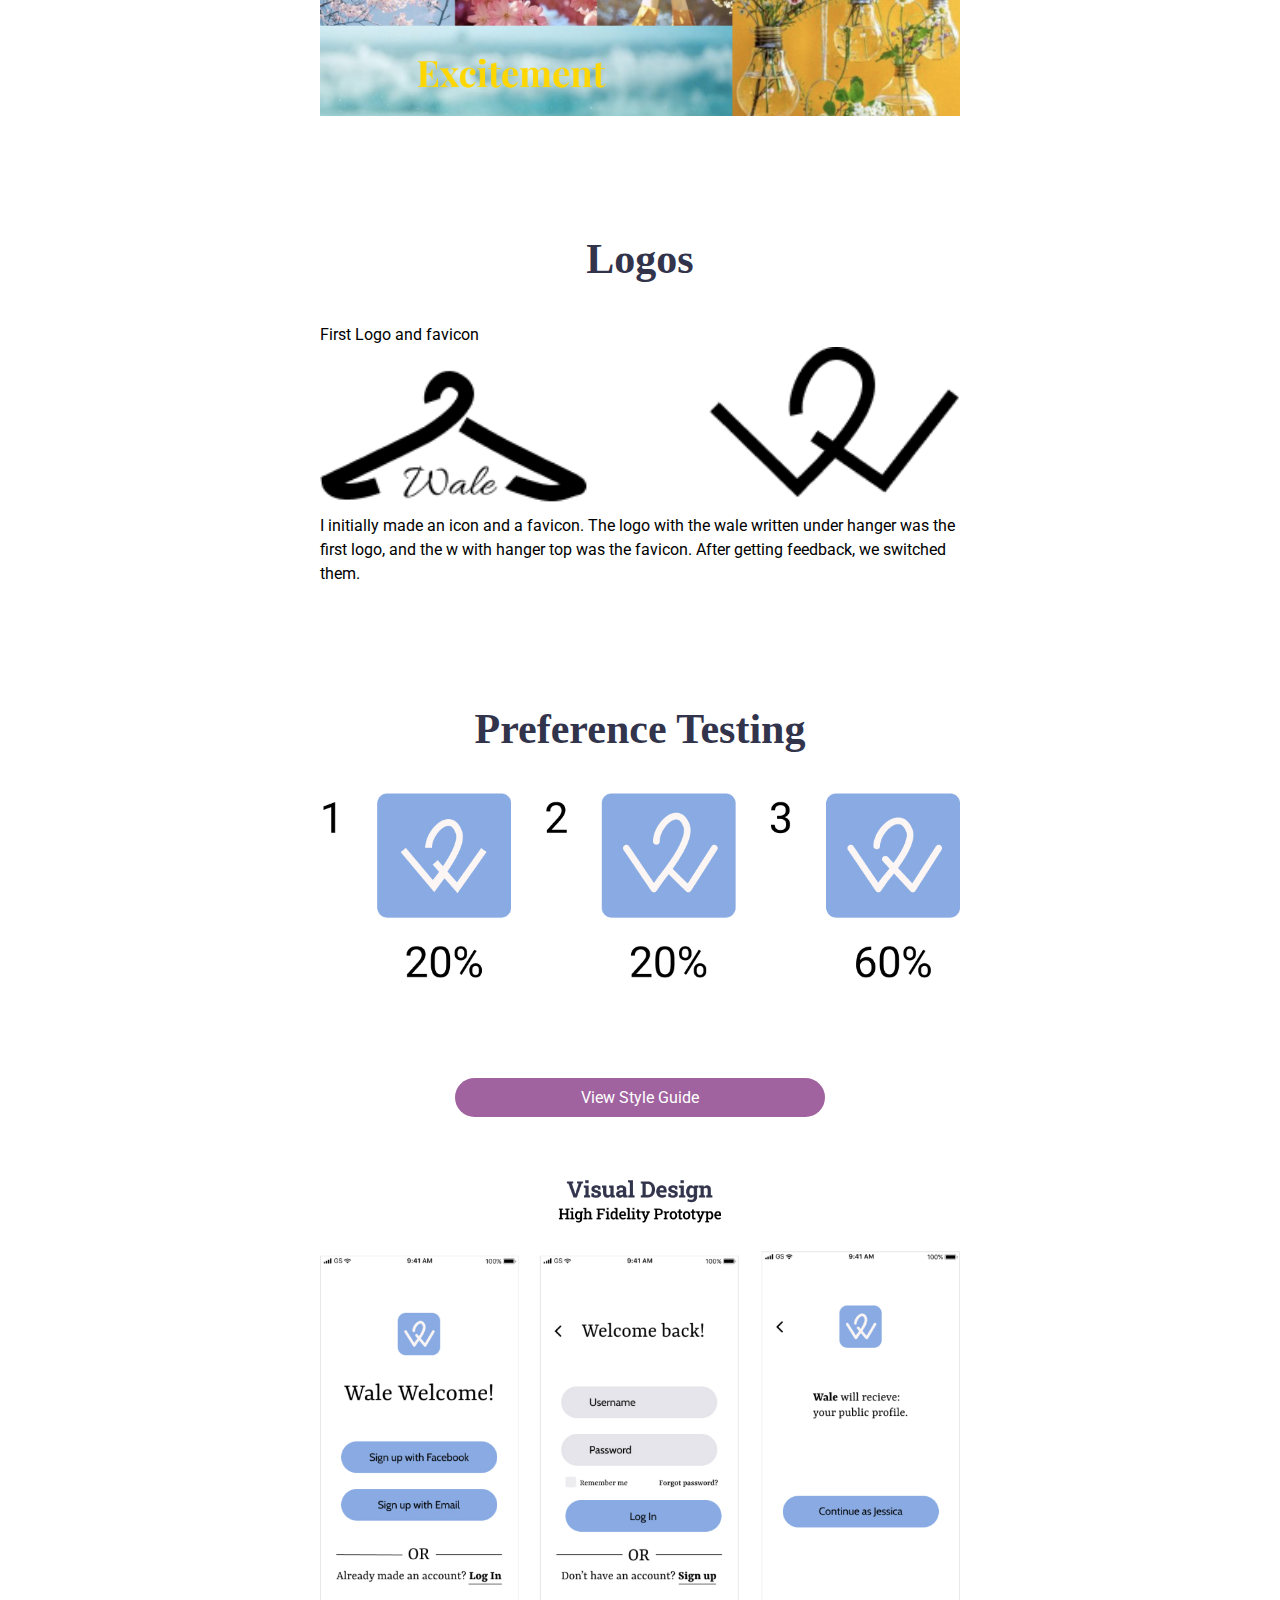
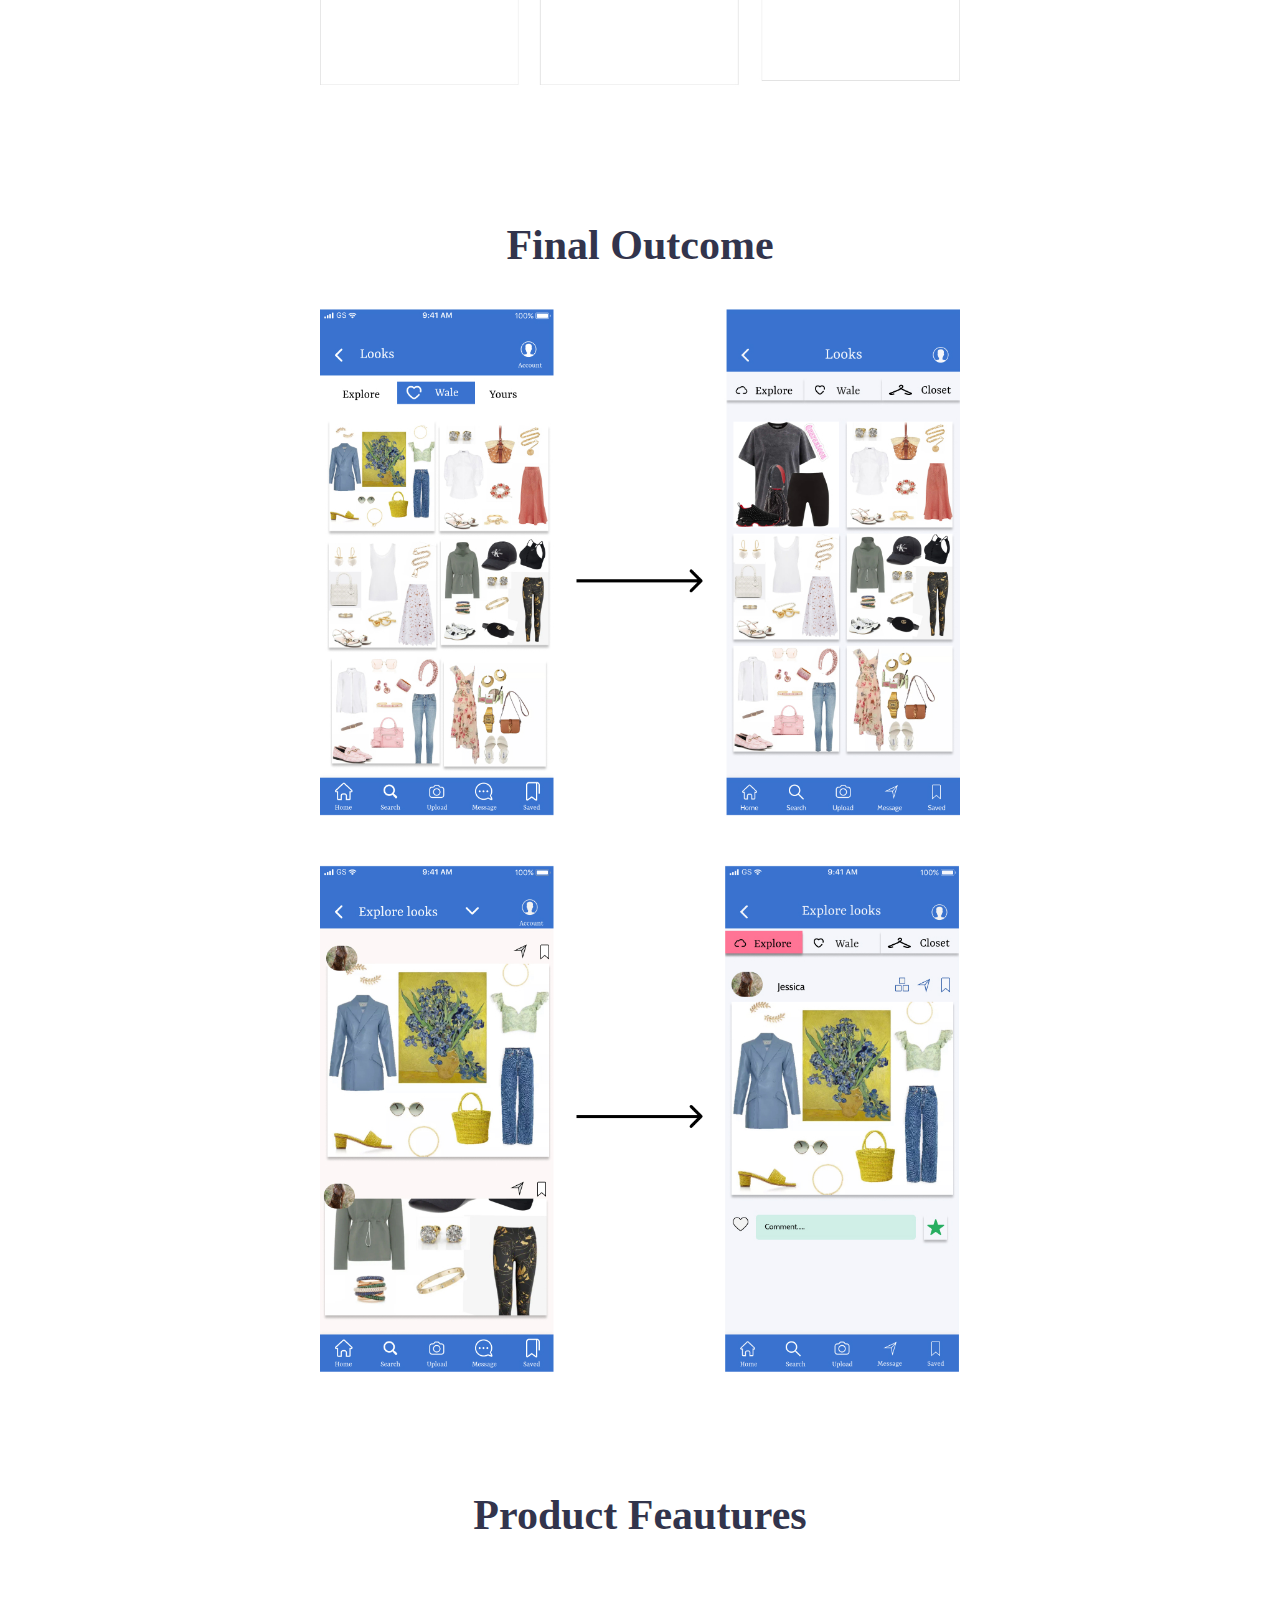
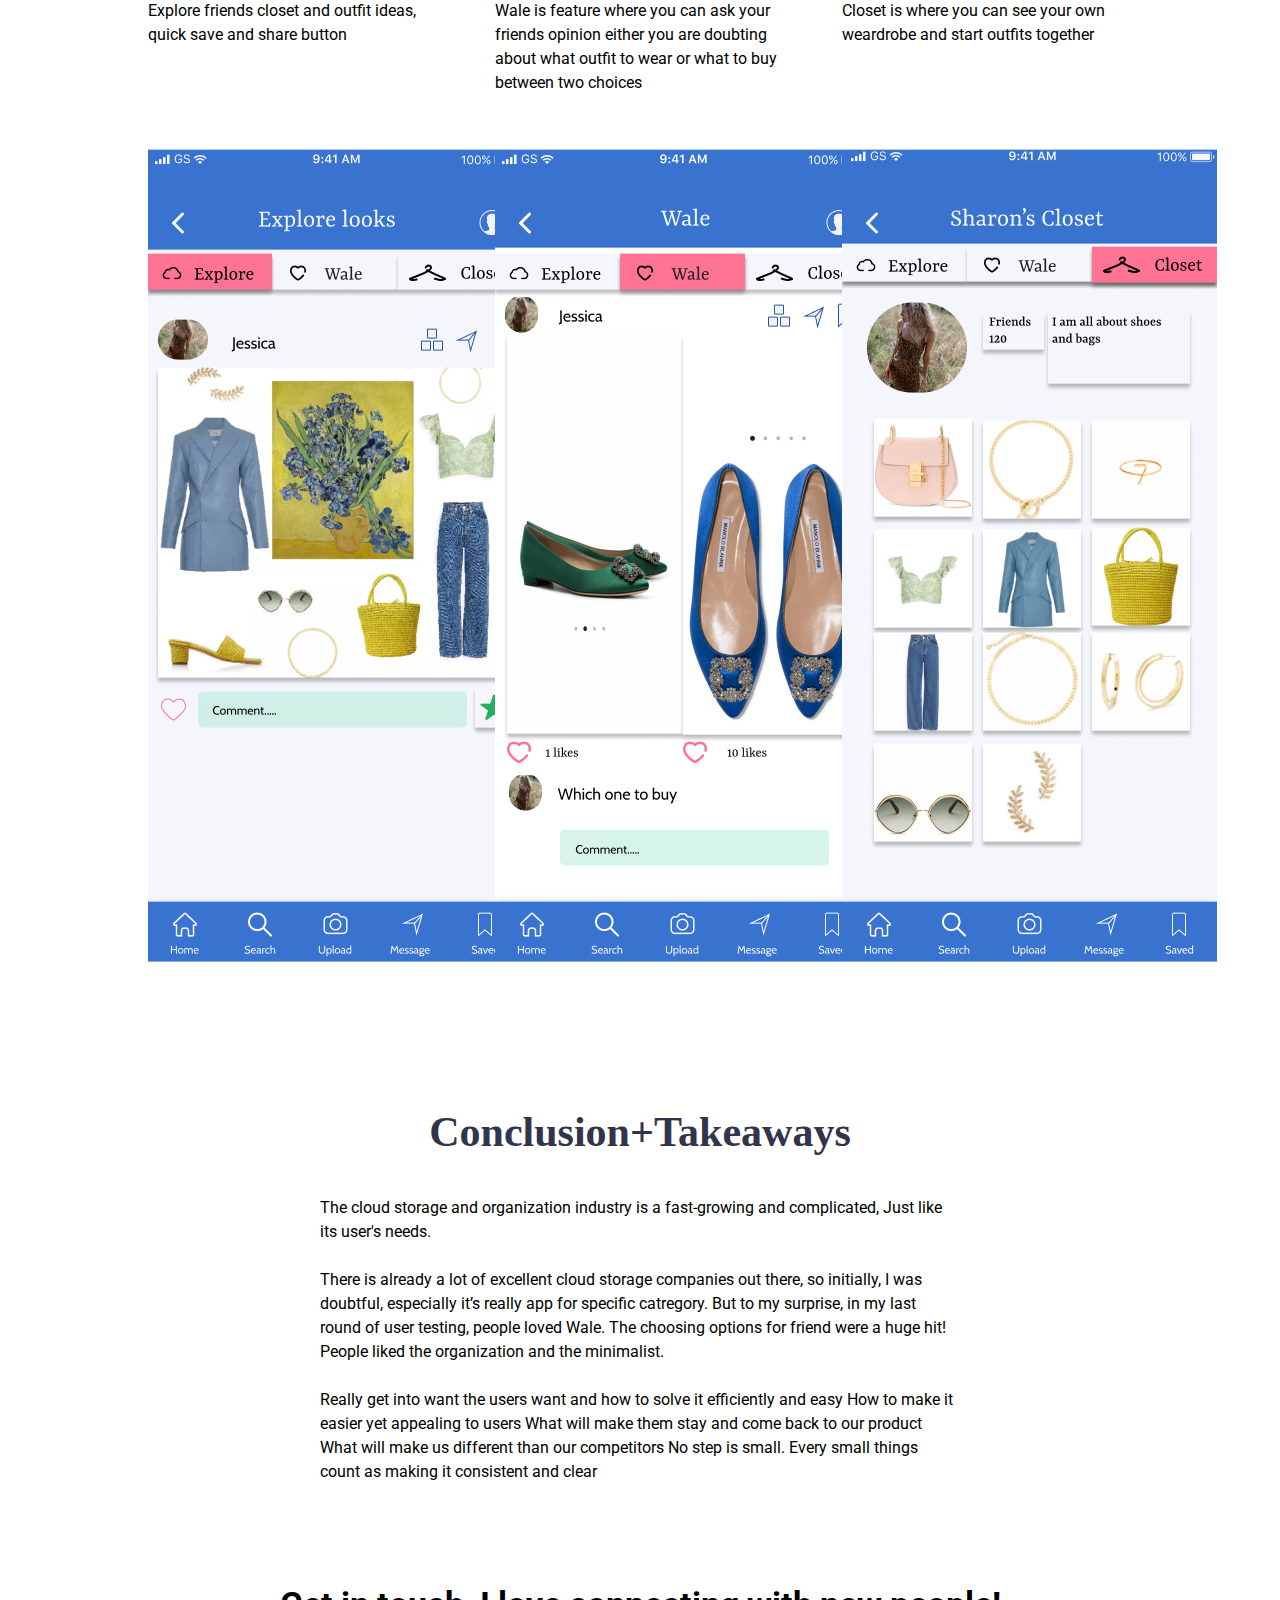
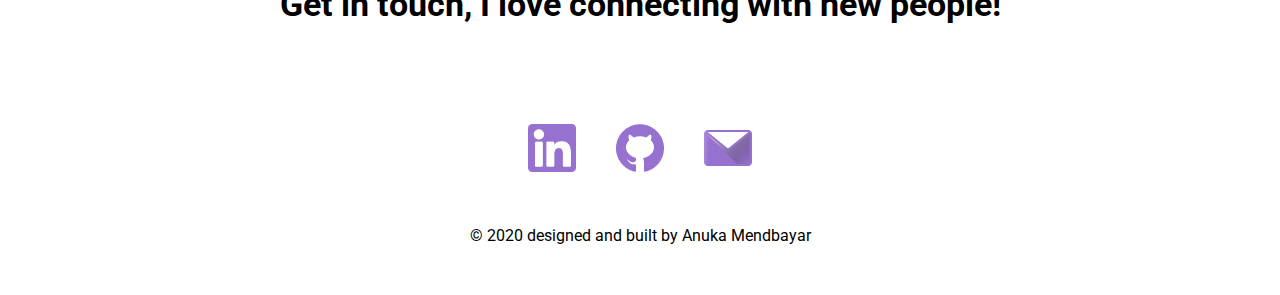
==== commit 33db5da8: "user persona link changed" ====
--- a/project.html
+++ b/project.html
@@ -299,7 +299,7 @@
         </div>
       </div>
       <div class="case-buttons">
-        <a href="https://www.figma.com/file/voUG8c4AcOM39IhN0o9dJs/Untitled?node-id=0%3A1" class="button-hero-cta">User Persona</a>
+        <a href="https://www.figma.com/proto/voUG8c4AcOM39IhN0o9dJs/Untitled?node-id=1%3A2&scaling=scale-down" class="button-hero-cta">User Persona</a>
       </div>
       <section>
         <div class="anchor">
@@ -313,9 +313,6 @@
           <a id="user-flows">&nbsp;</a>
           <h2 class="target-label title">User Flows</h2>
           <img src="images/project/user-flows.jpg" alt="user-flows">
-          <div class="case-buttons">
-            <a   href="" class="button-hero-cta">View User Flows</a>
-          </div>
         </div>
       </section>
       <section>
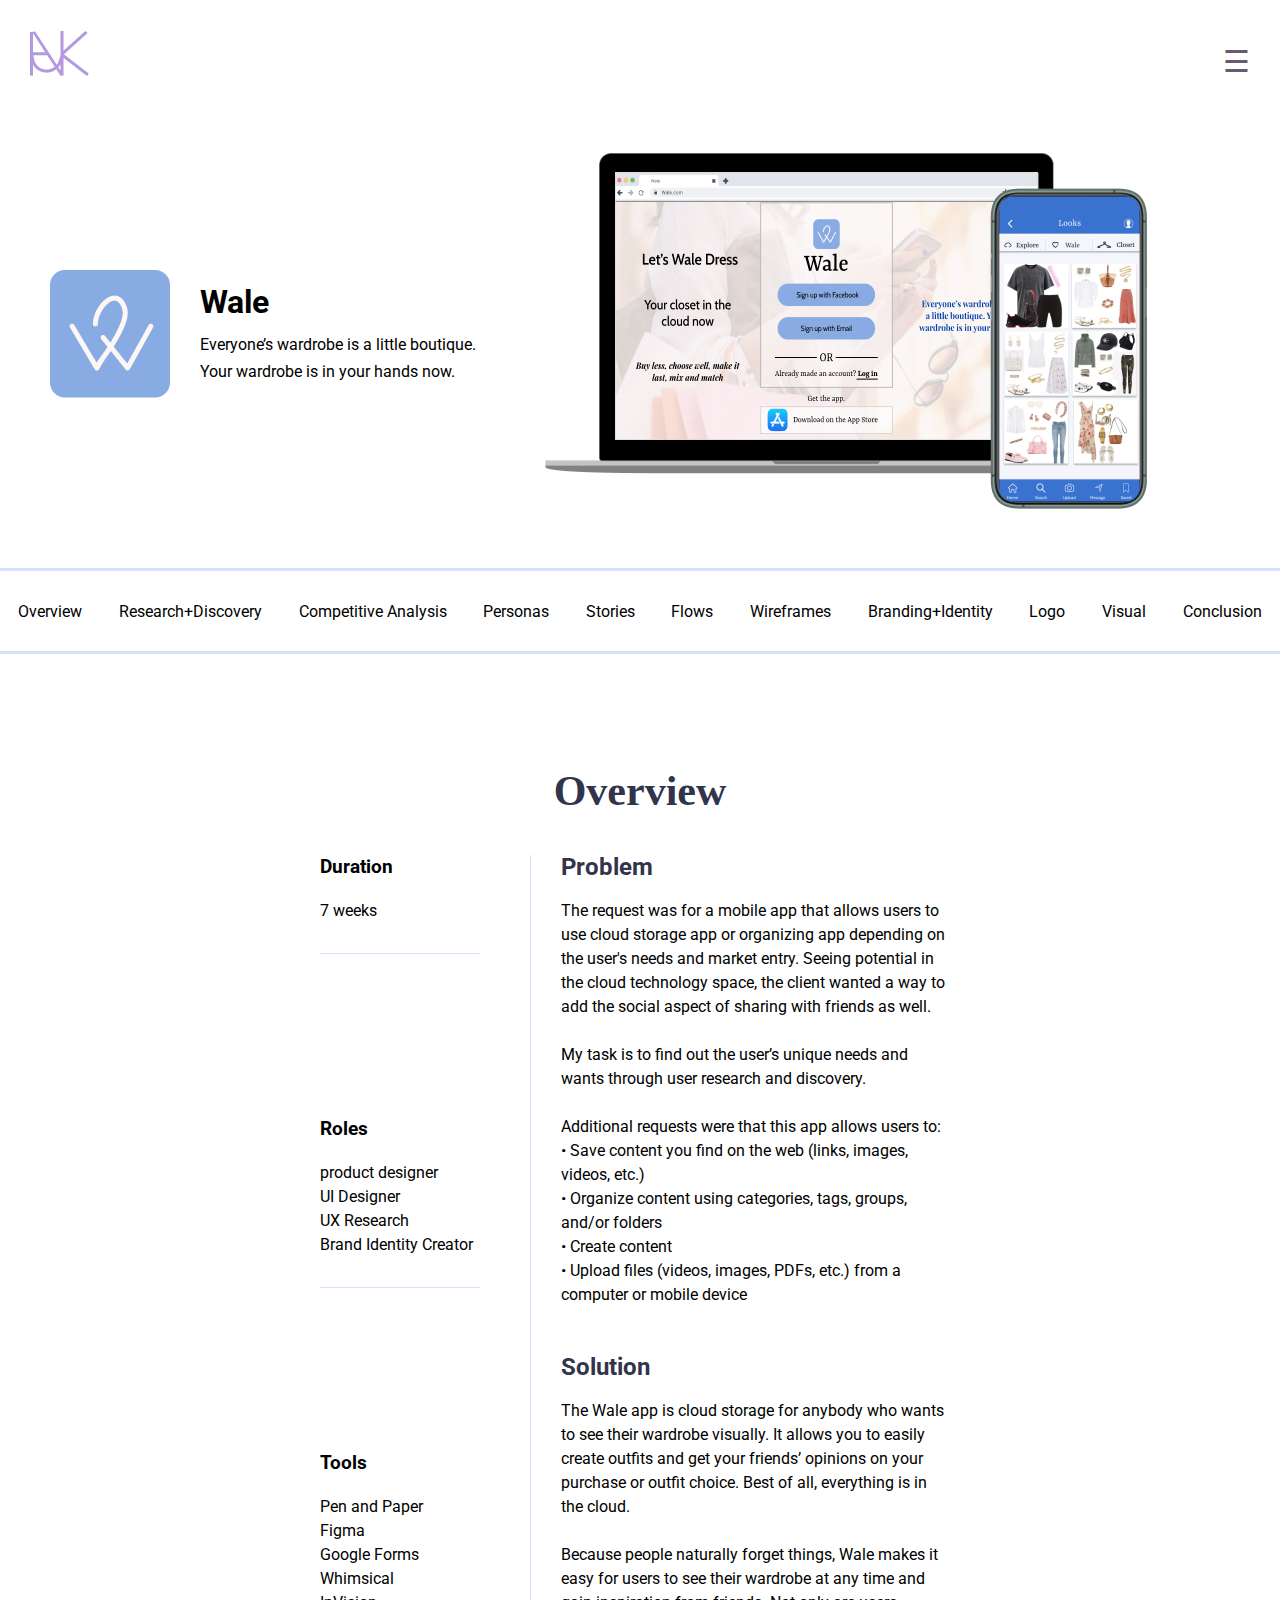
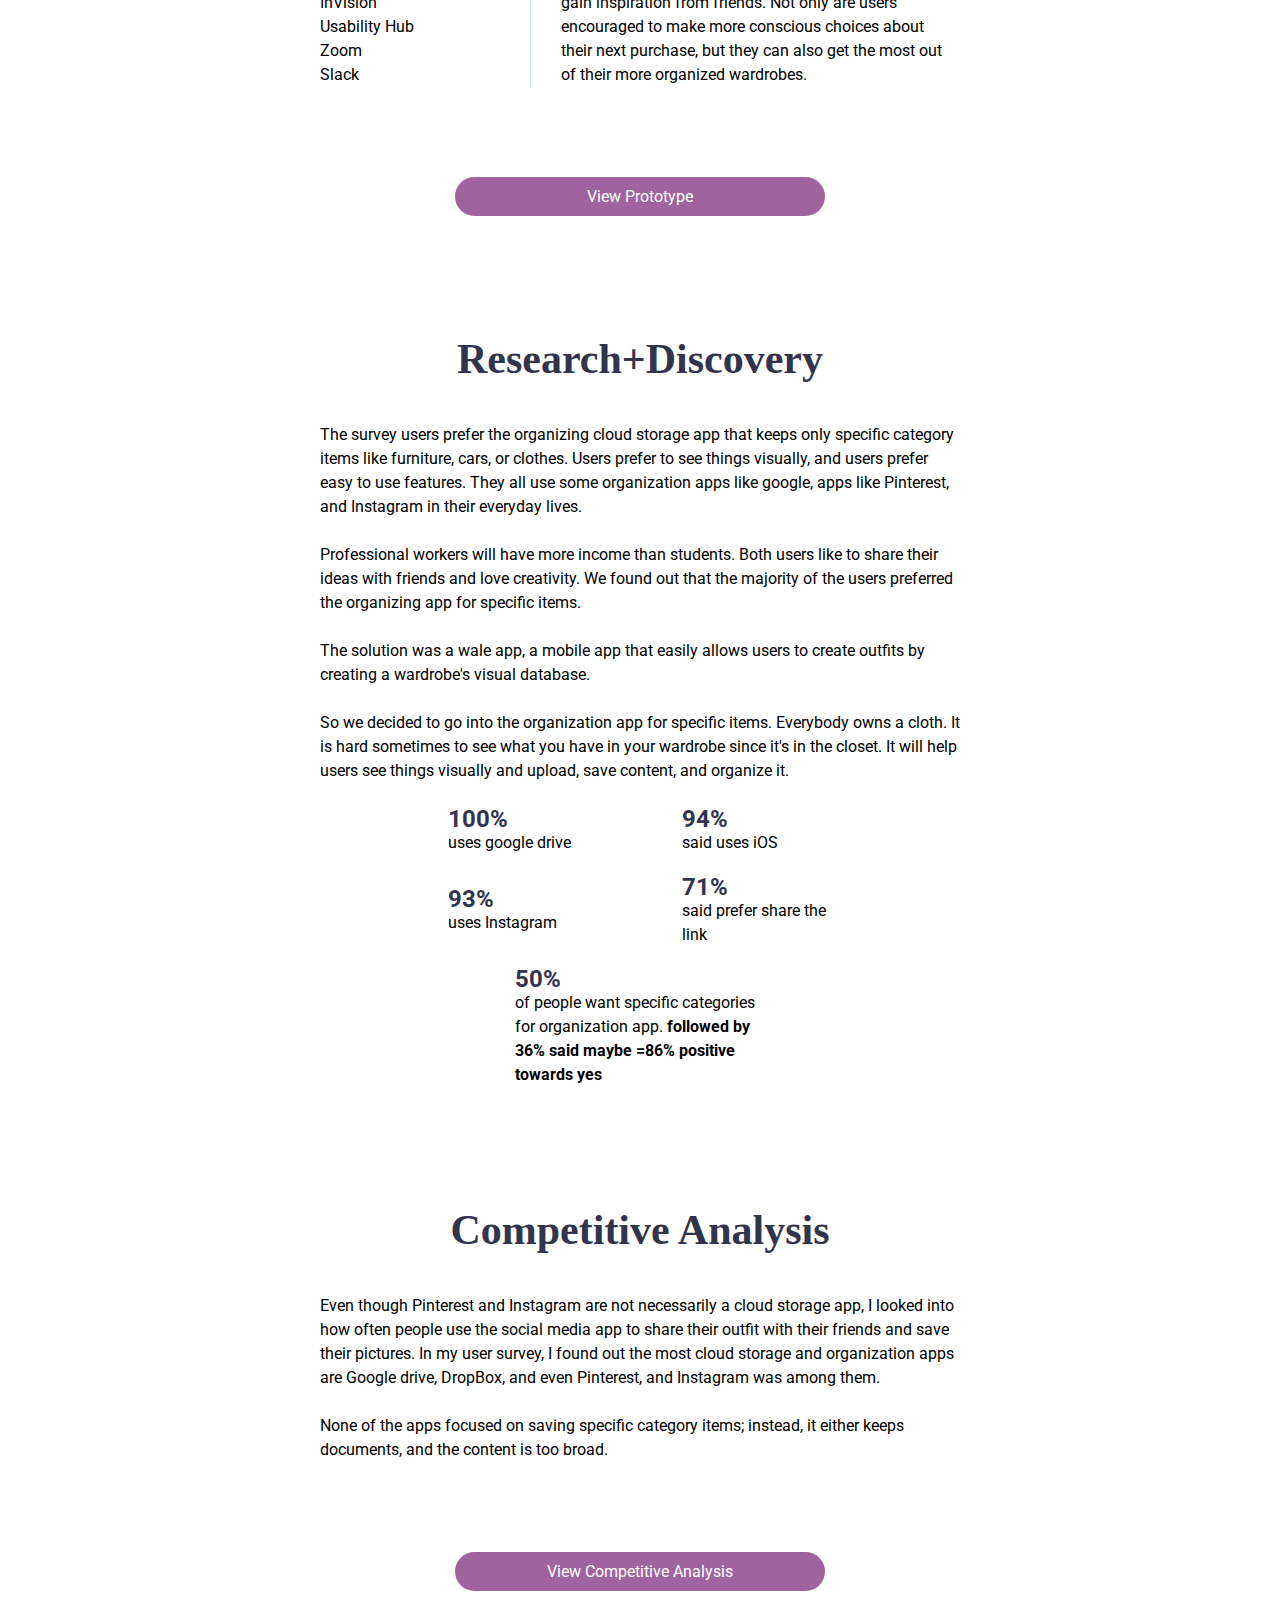
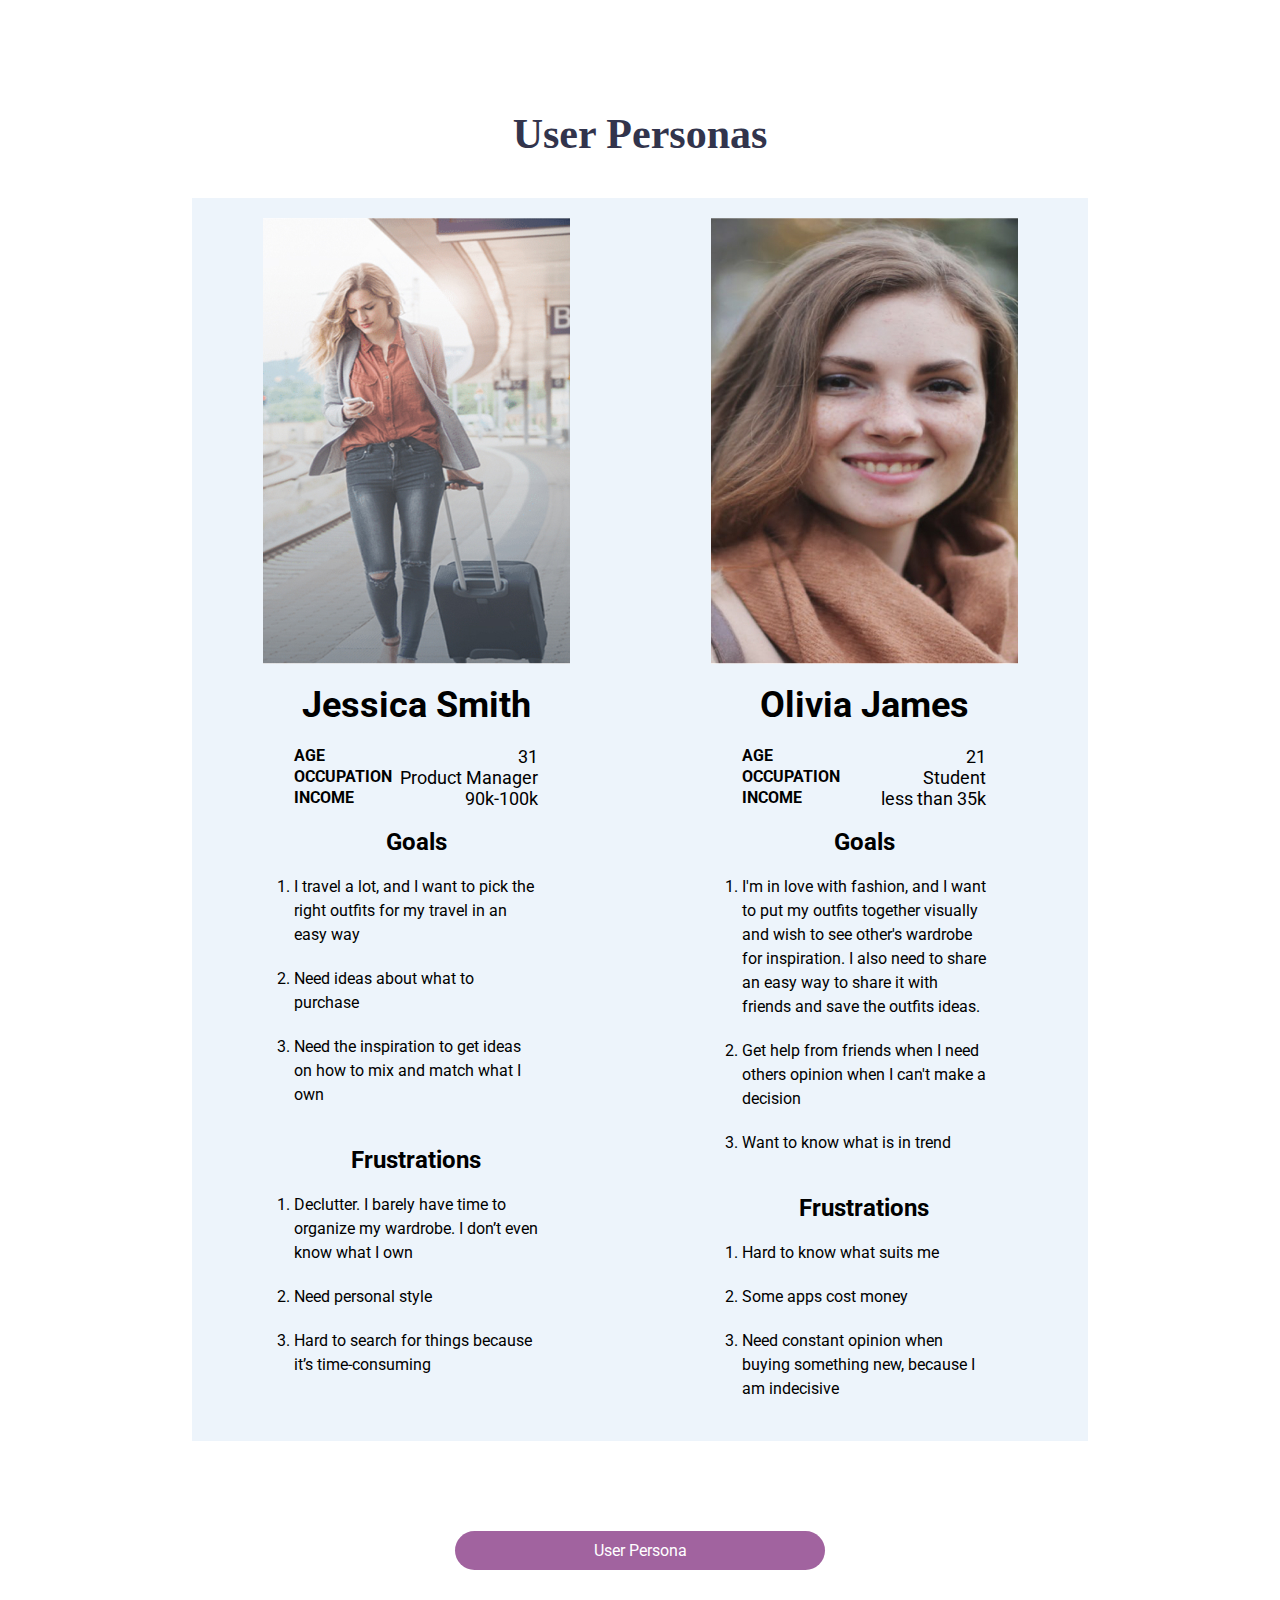
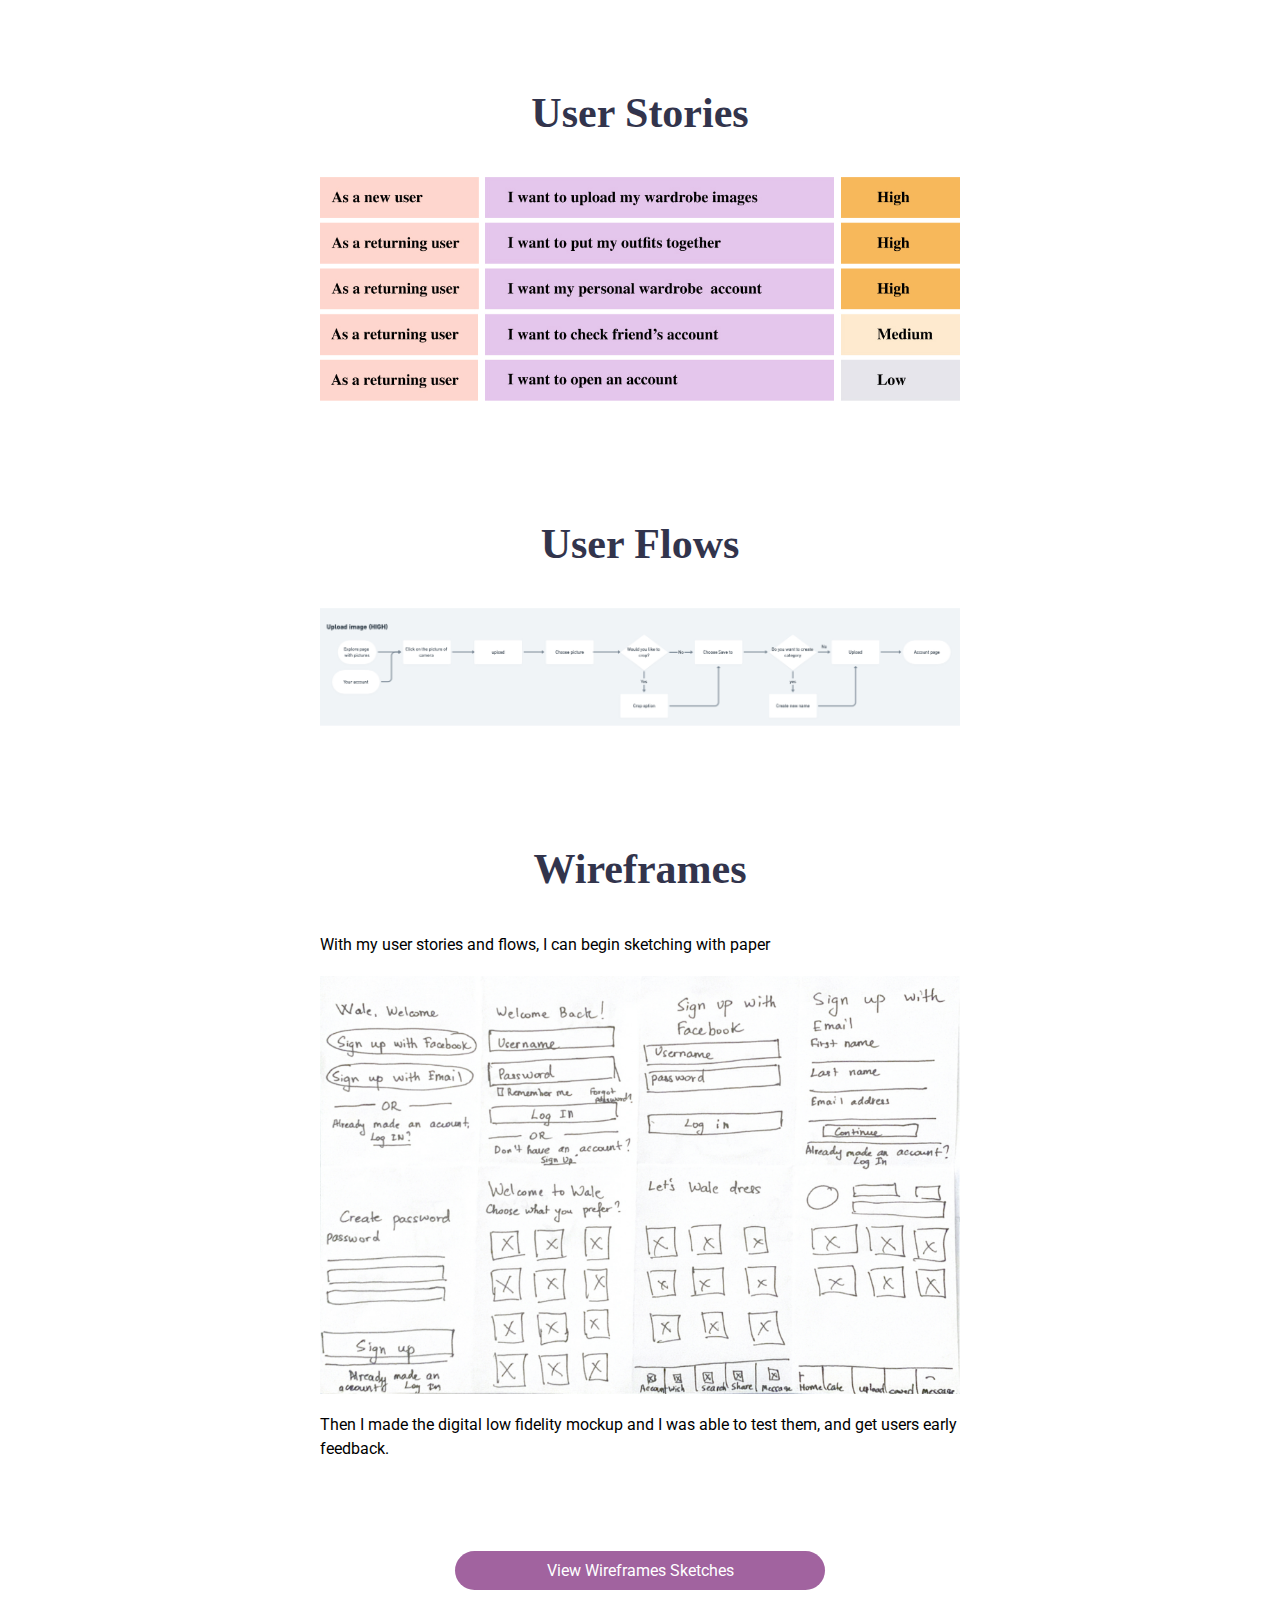
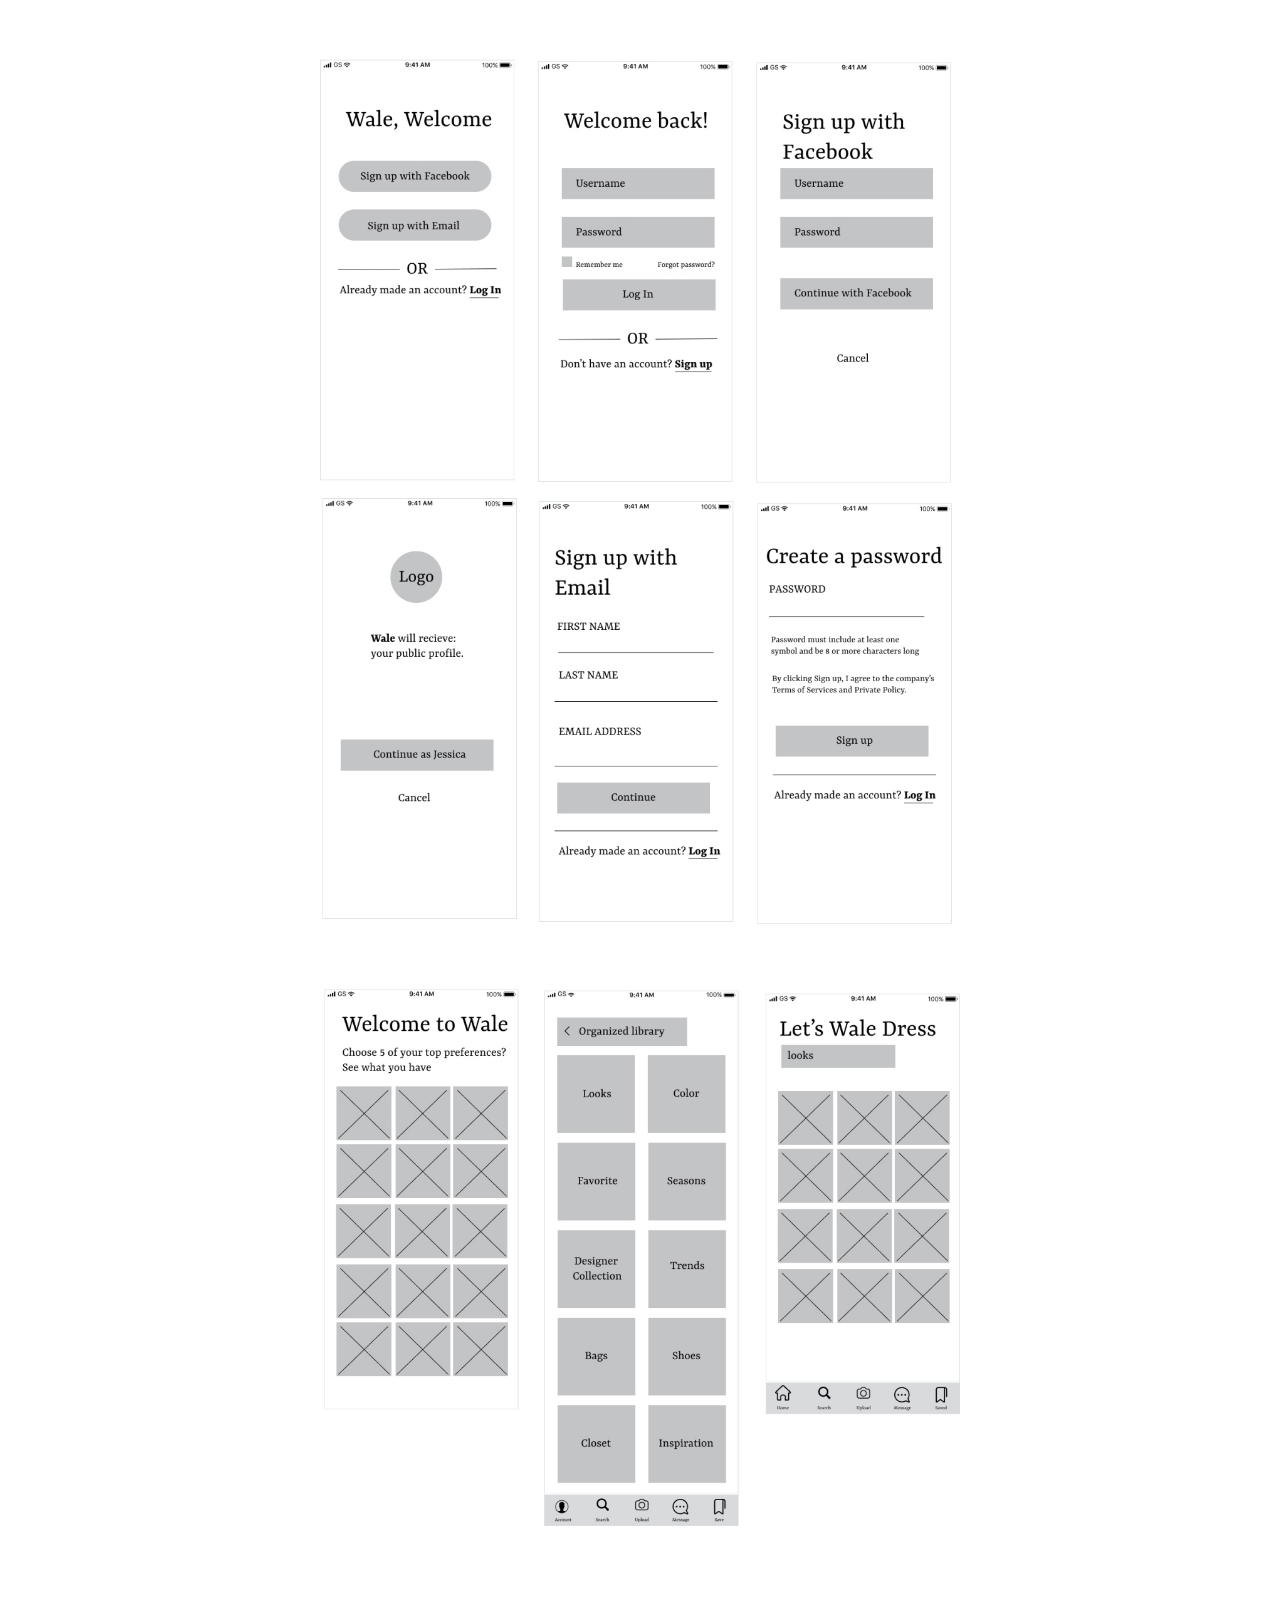
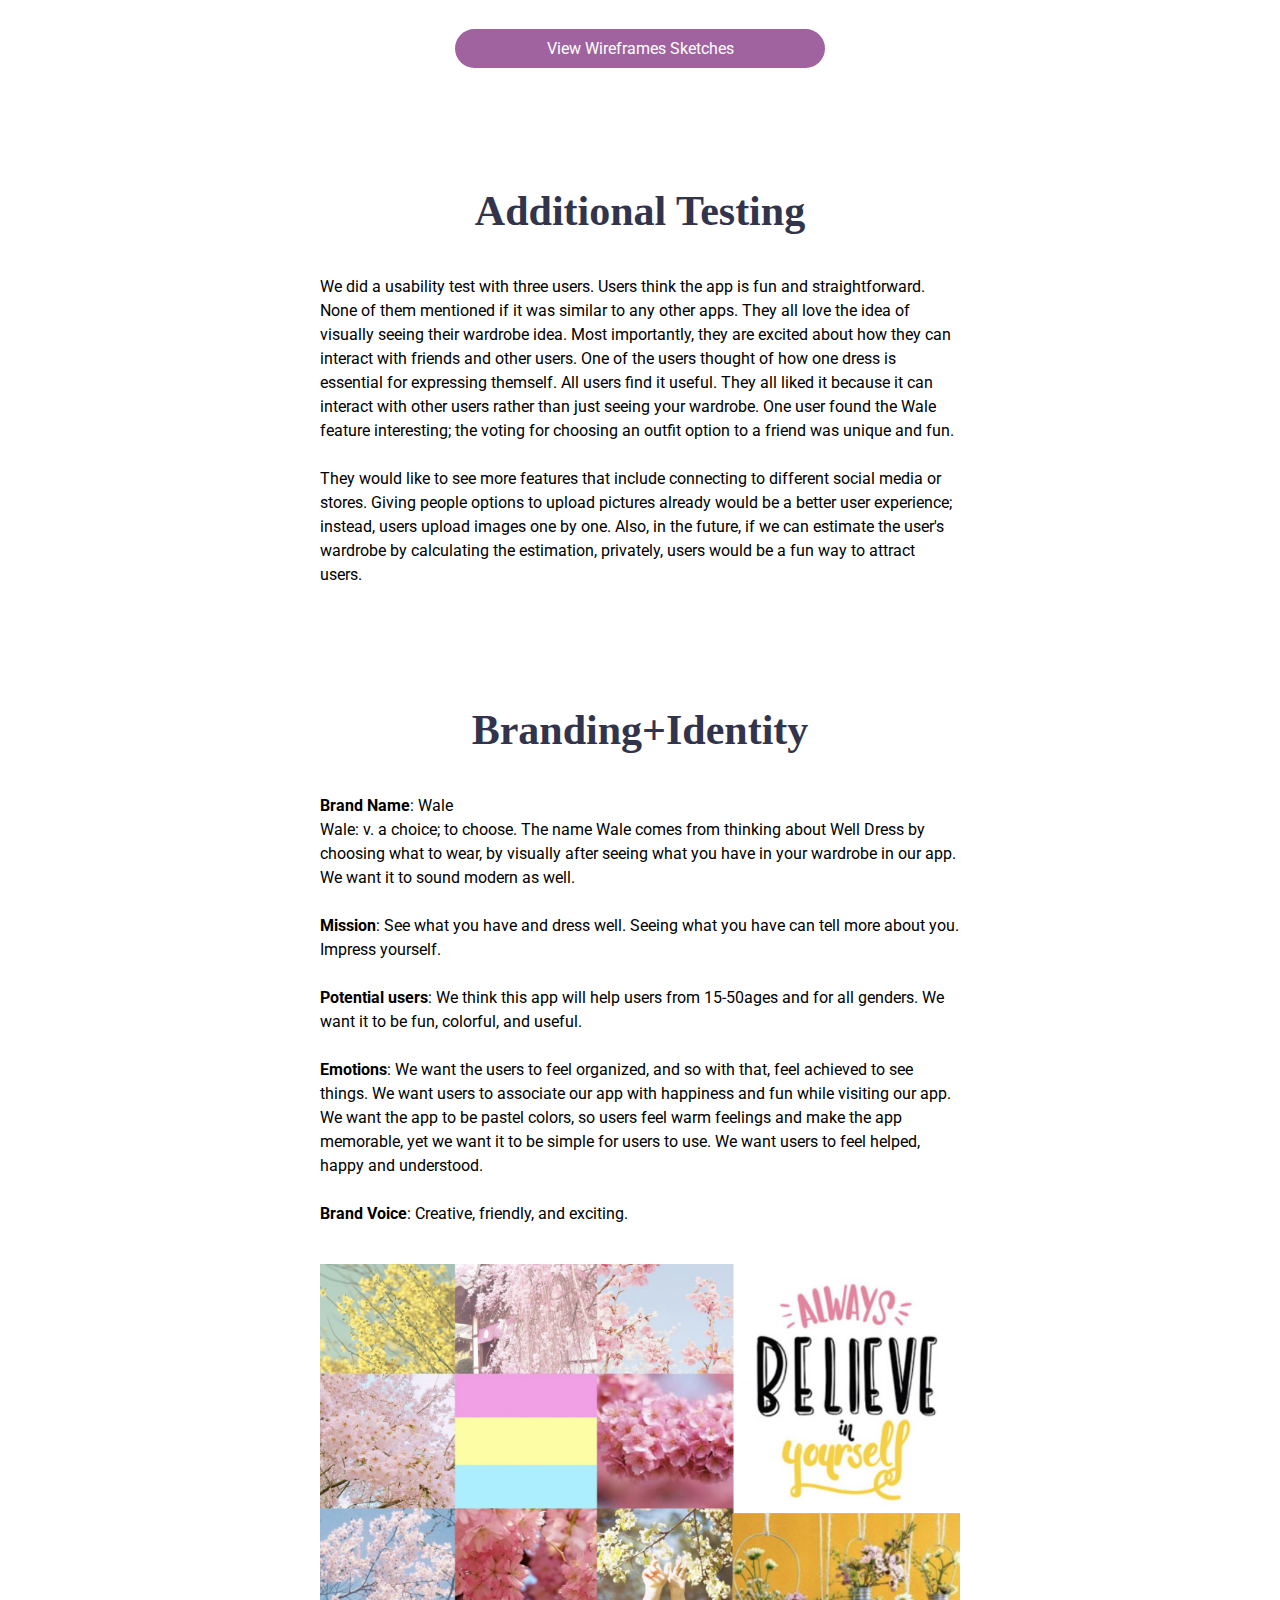
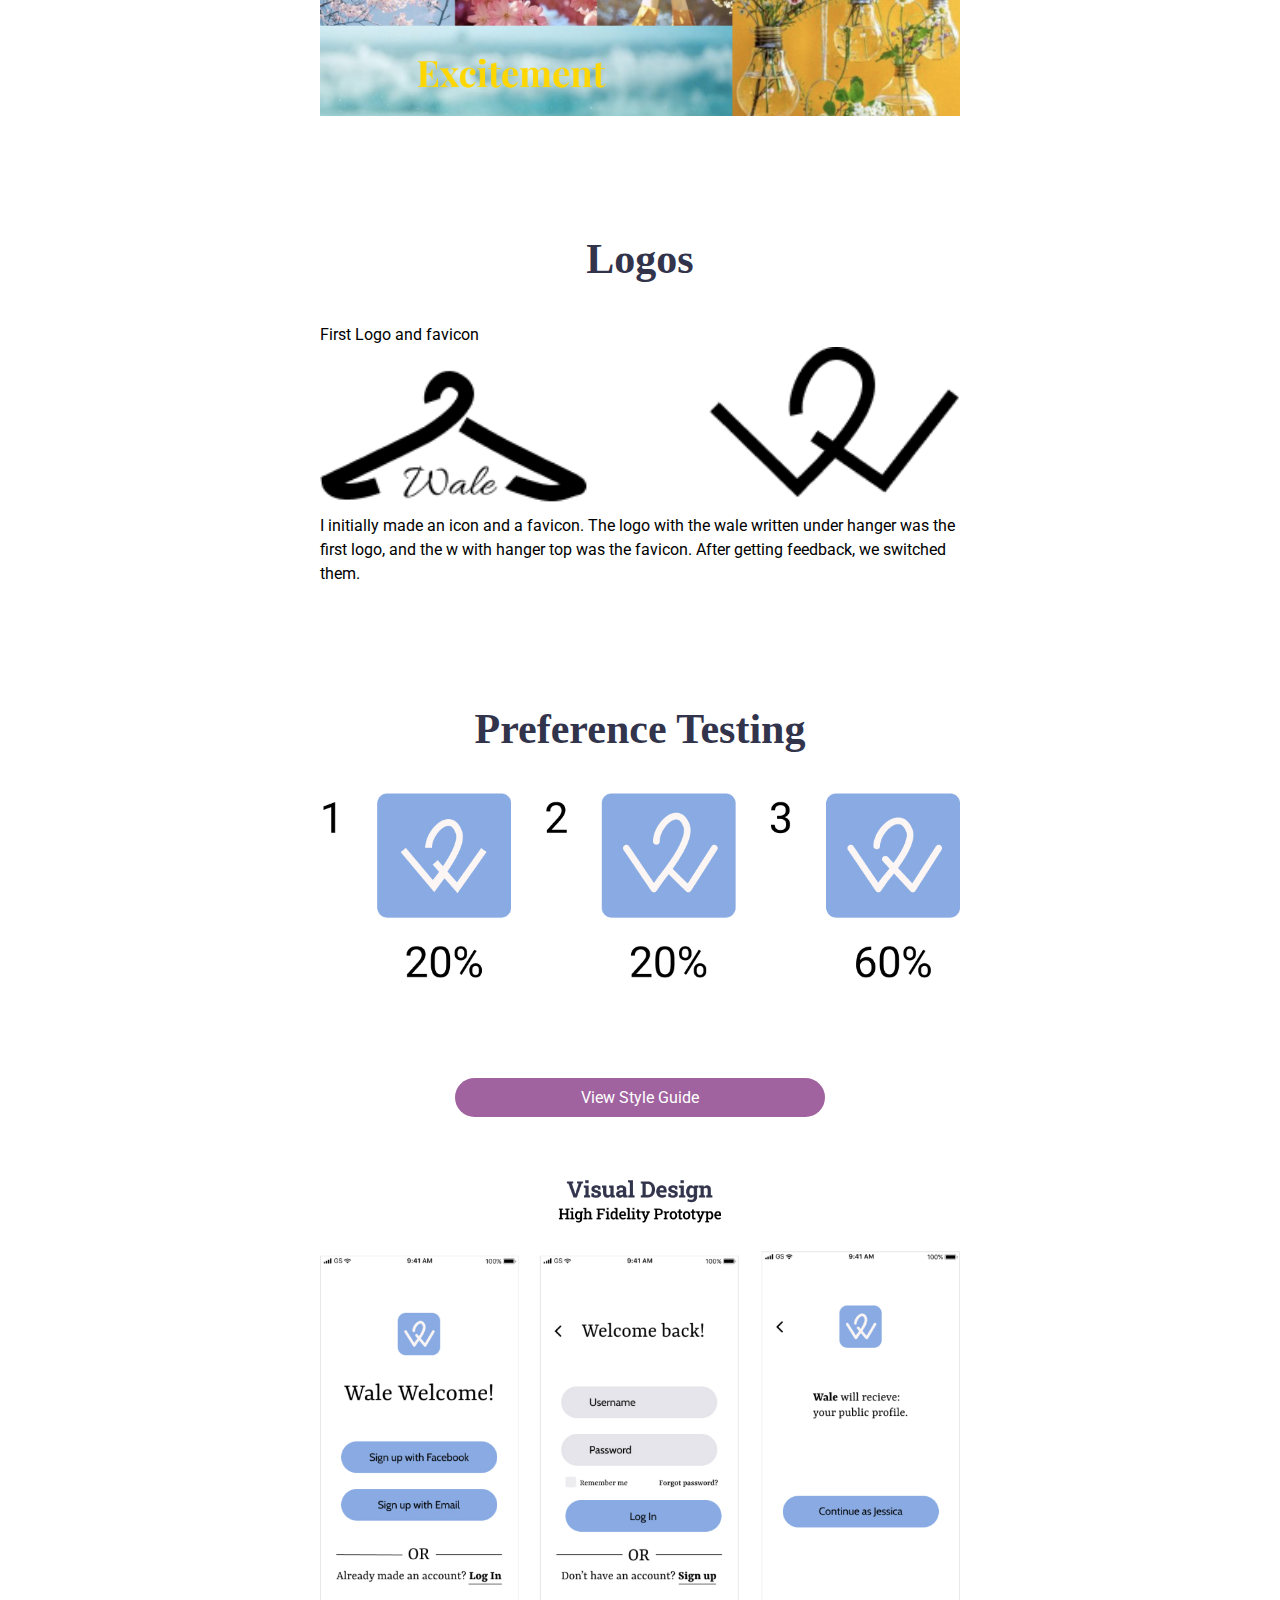
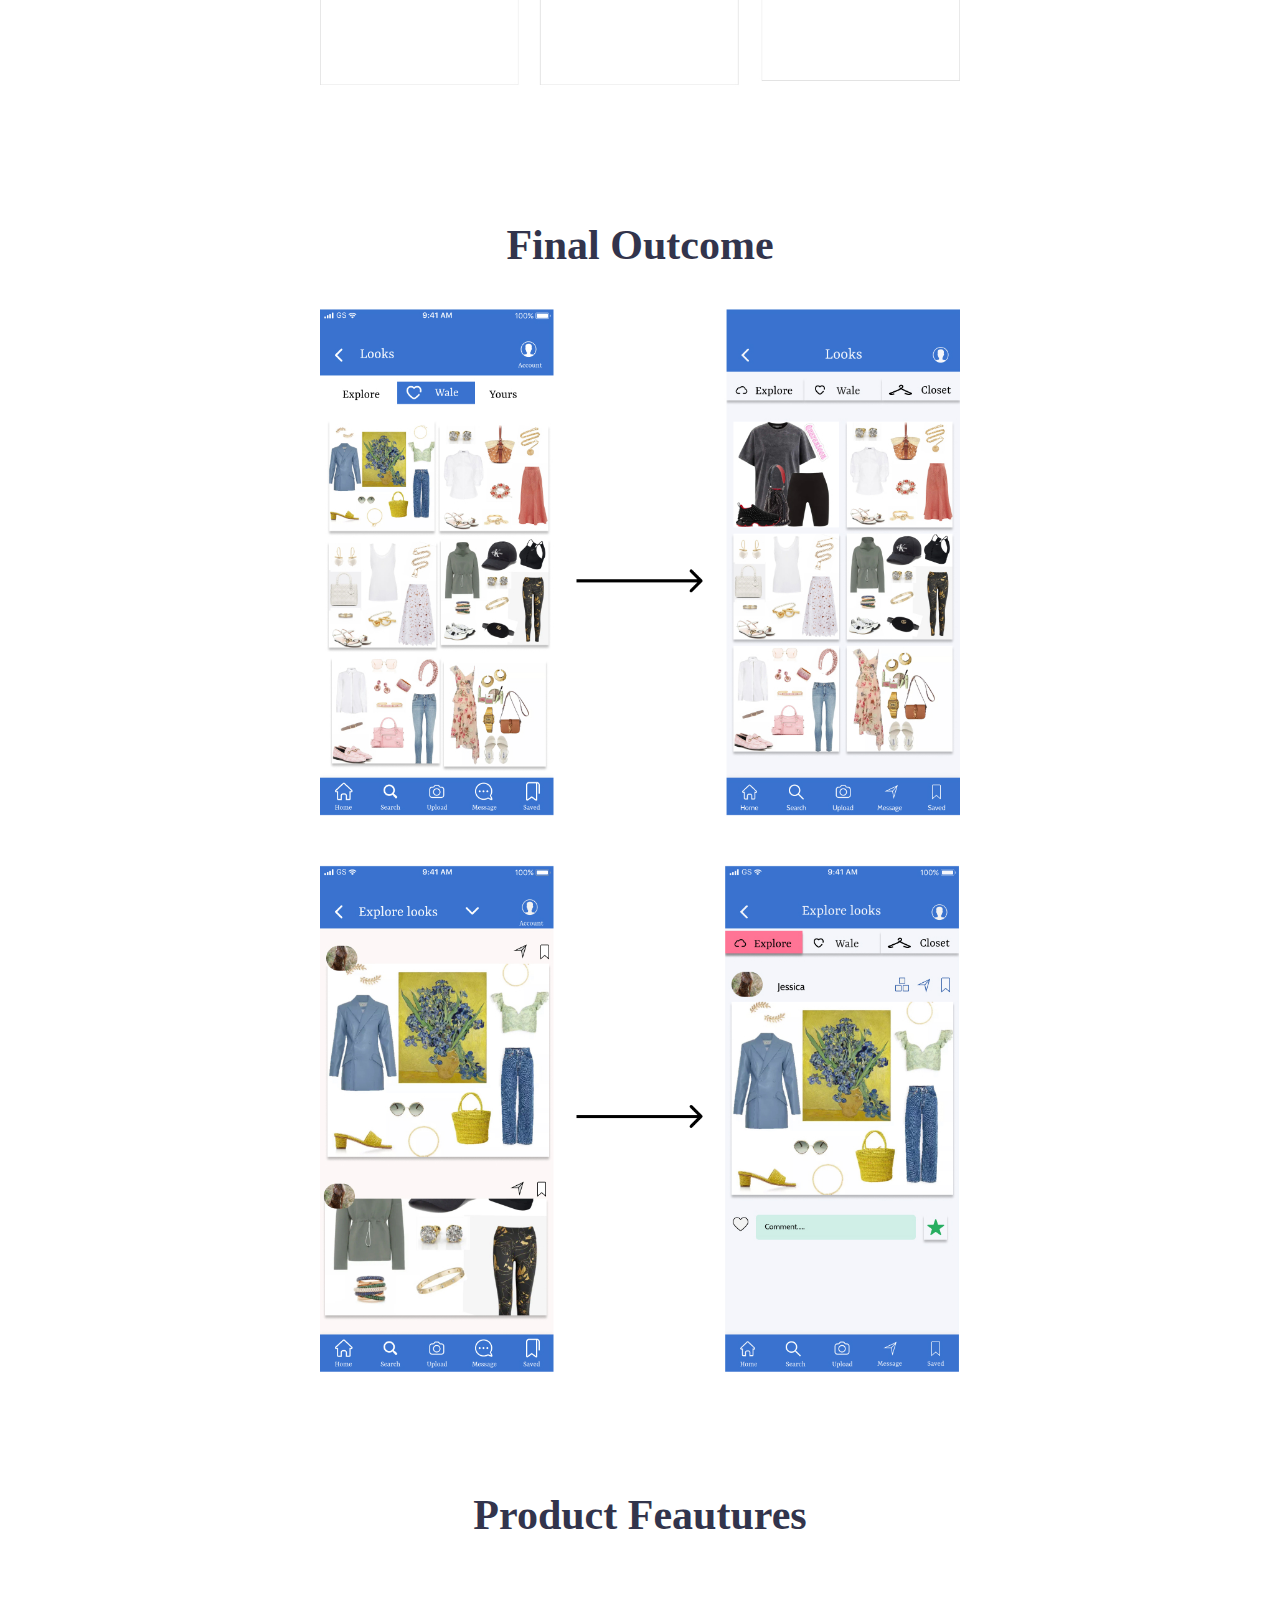
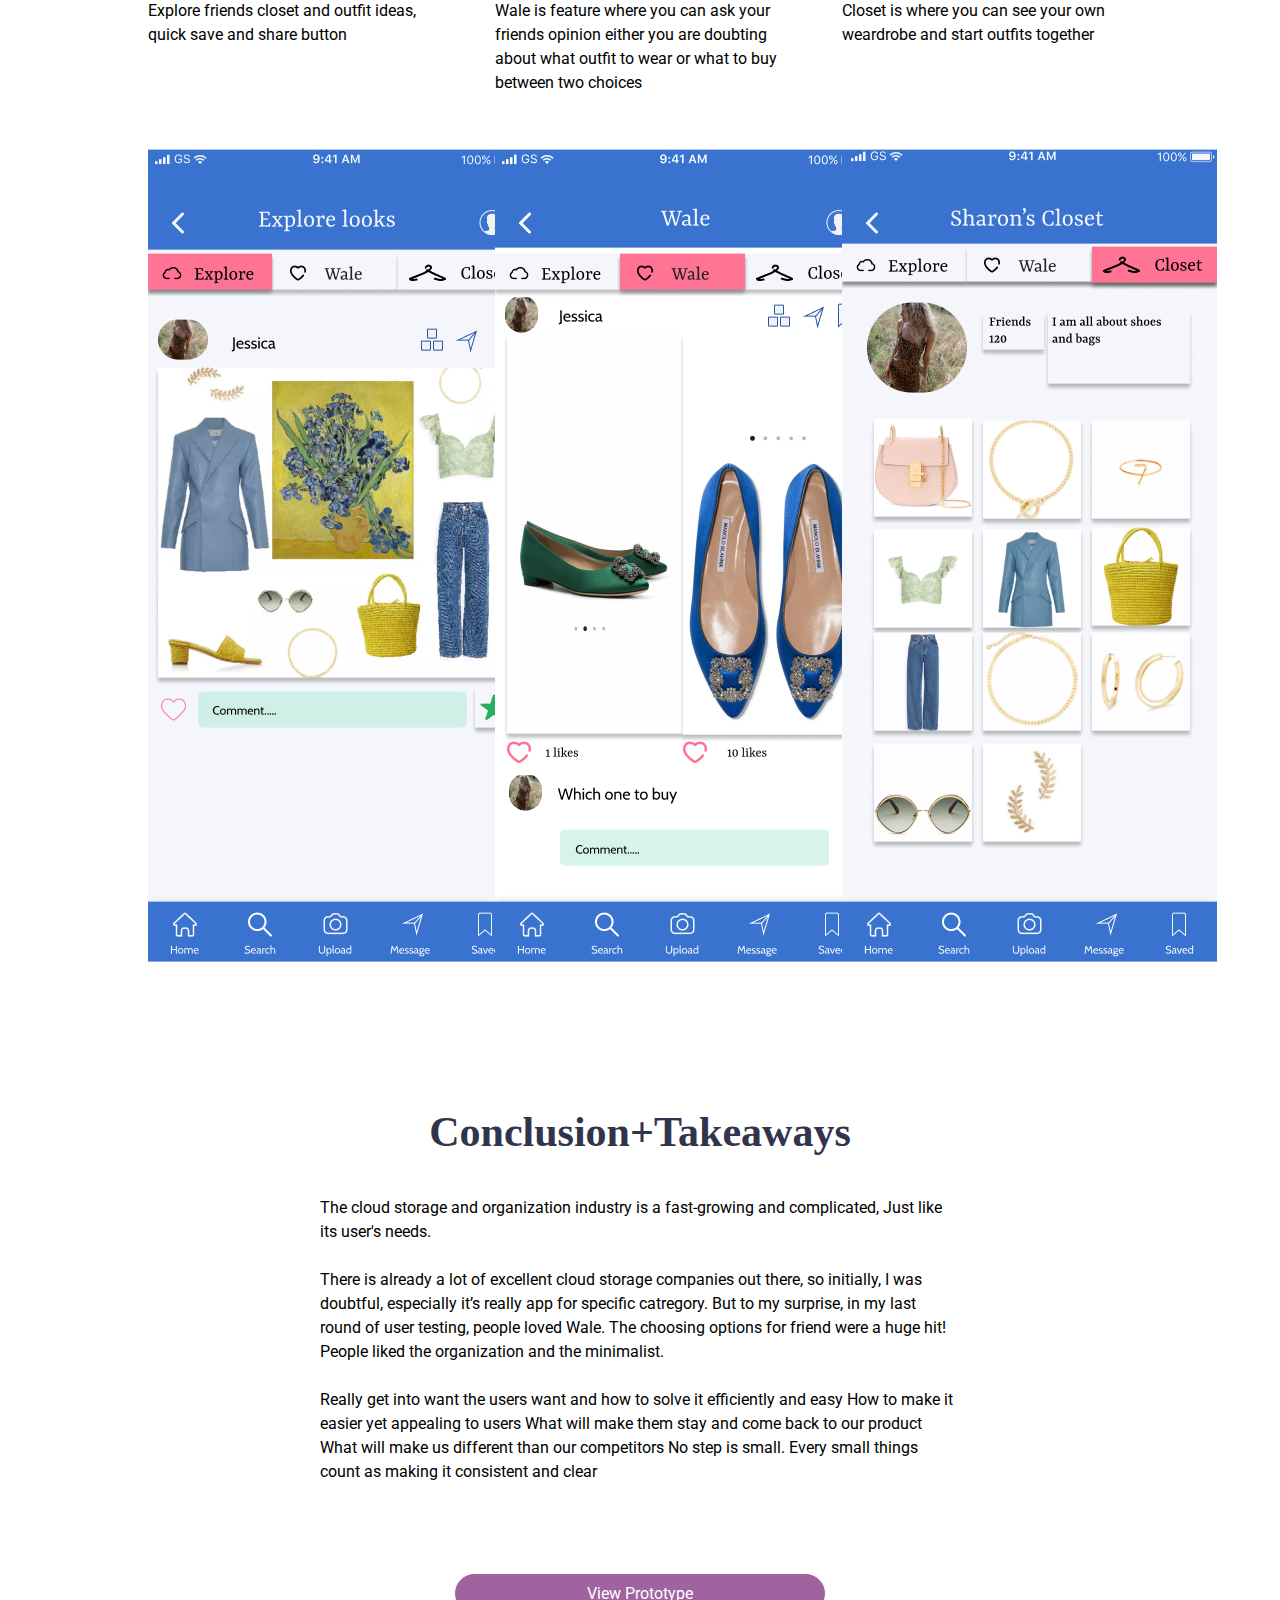
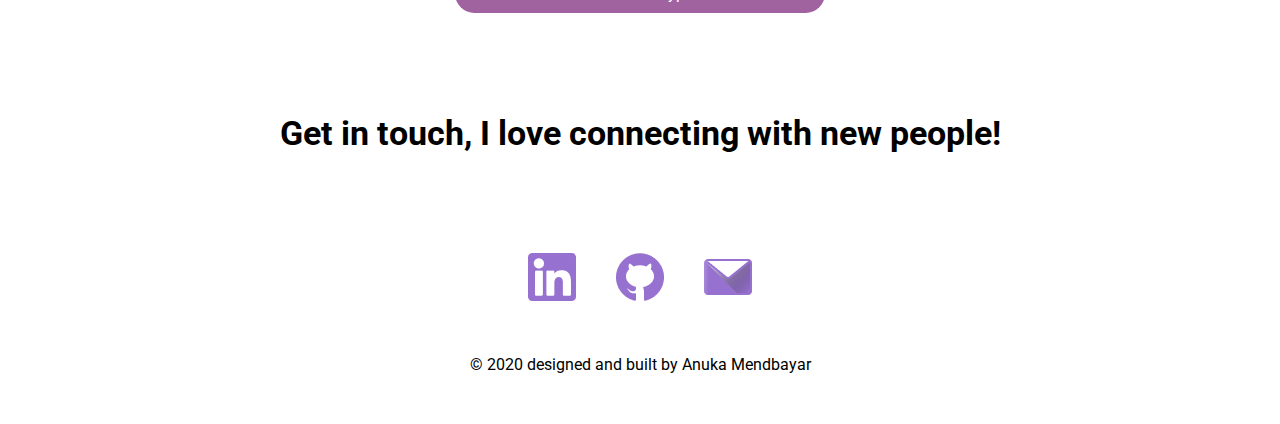
==== commit 6e01e4cb: "link changes" ====
--- a/project.html
+++ b/project.html
@@ -127,7 +127,7 @@
     </section>
   </div>
   <div class="case-buttons">
-    <a href="https://docs.google.com/document/d/15TSkoY2rjcj_Bl6P4asw0RA-H8UemEVKMfFNKm5A1dM/edit?usp=sharing" class="button-hero-cta">View Prototype</a>
+    <a href="https://www.figma.com/proto/8OXwli35LDdgECT2J3jnfO/WALE-High-Fidelity-Mockups?node-id=276%3A3430&scaling=scale-down" class="button-hero-cta">View Prototype</a>
   </div>
   <section>
     <div class="anchor">
@@ -390,7 +390,7 @@
           <img src="images/project/logos.jpg" alt="wale-logos">
           <!-- <img src="images/project/typography.jpg" alt="color-typography"> -->
           <div class="case-buttons">
-            <a   href="https://www.figma.com/file/PRsxPKleXmUVFi92pjIQ1z/Branding-MOODBOARD" class="button-hero-cta">View Style Guide</a>
+            <a   href="https://www.figma.com/proto/OOQQiWHxInzlZLag3OfOCl/Brand-Identity?node-id=8%3A2&scaling=min-zoom" class="button-hero-cta">View Style Guide</a>
           </div>
           <br><br>
         </div>
@@ -444,7 +444,9 @@
           </p>
         </div>
       </section>
-
+      <div class="case-buttons">
+        <a href="https://www.figma.com/proto/8OXwli35LDdgECT2J3jnfO/WALE-High-Fidelity-Mockups?node-id=276%3A3430&scaling=scale-downs" class="button-hero-cta">View Prototype</a>
+      </div>
     </section>
     <h1 class = "small-title">Get in touch, I love connecting with new people!</h1>
     <div class = "contact">
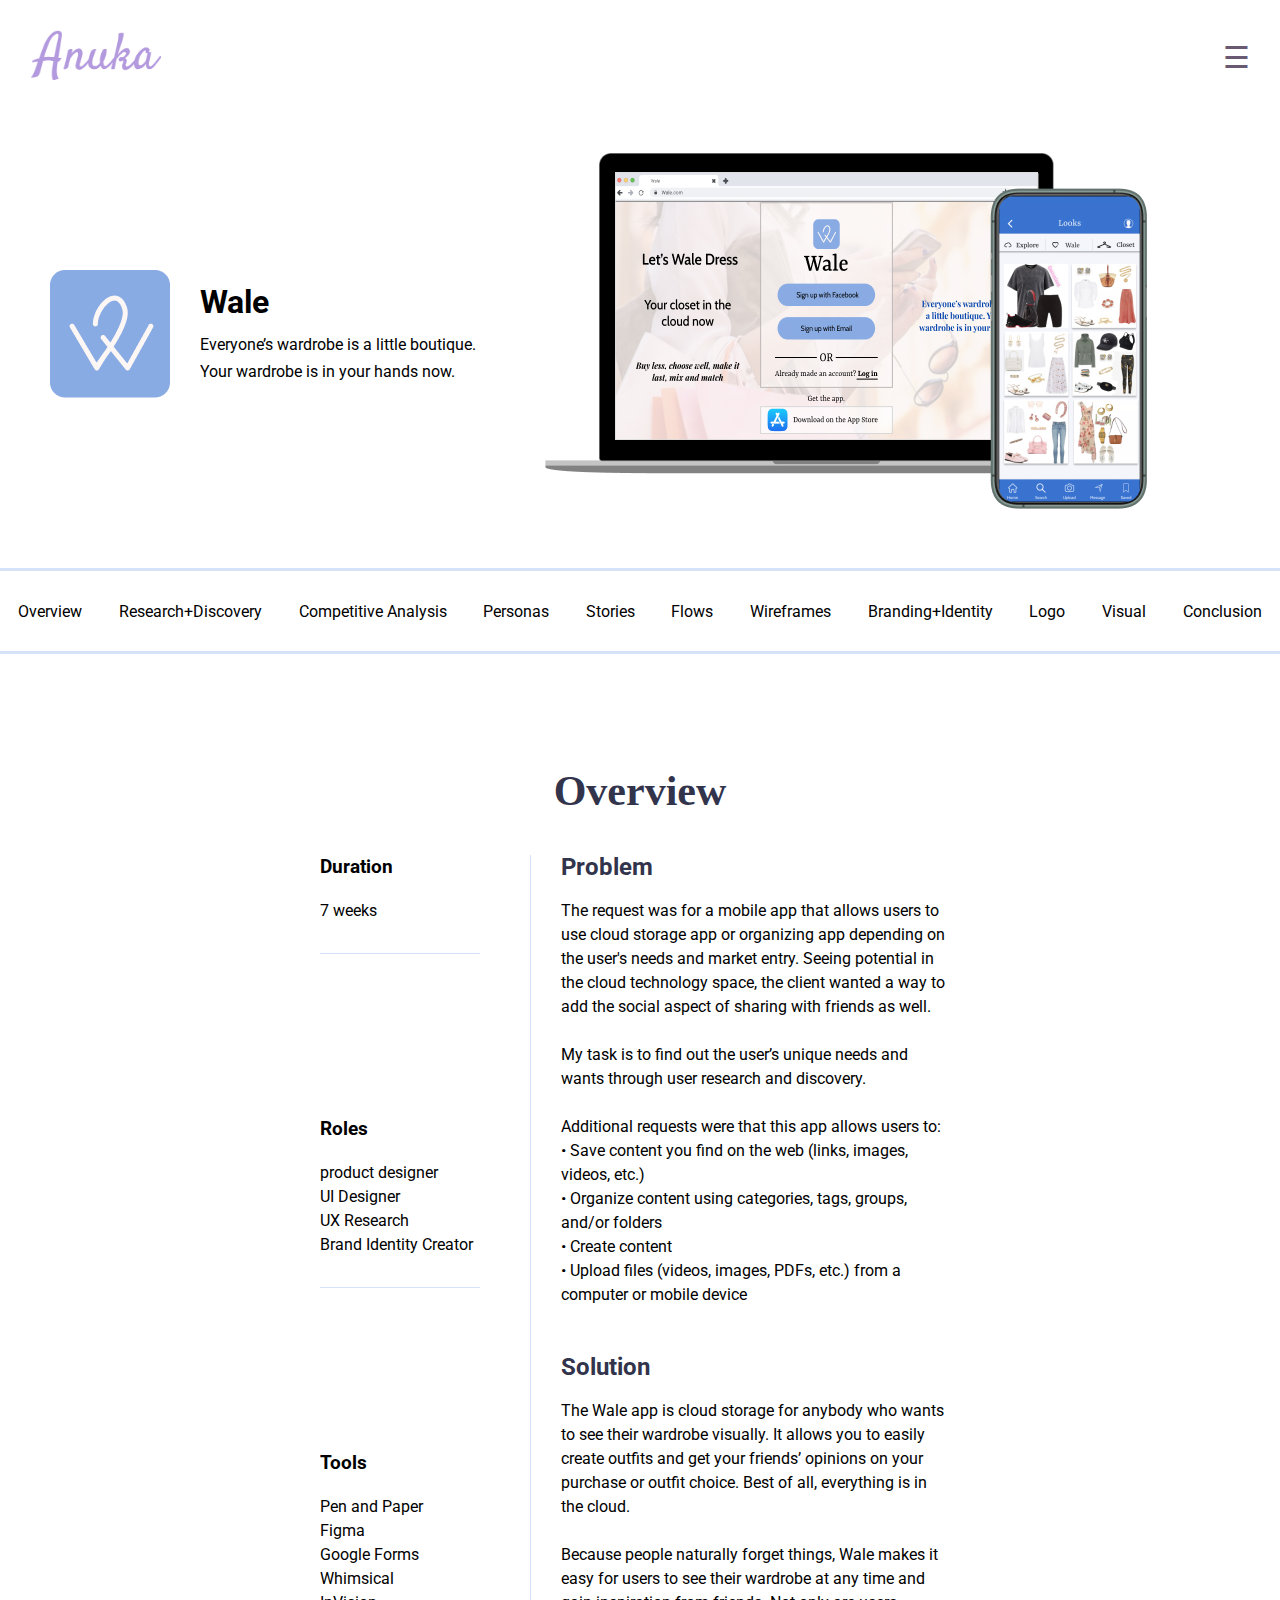
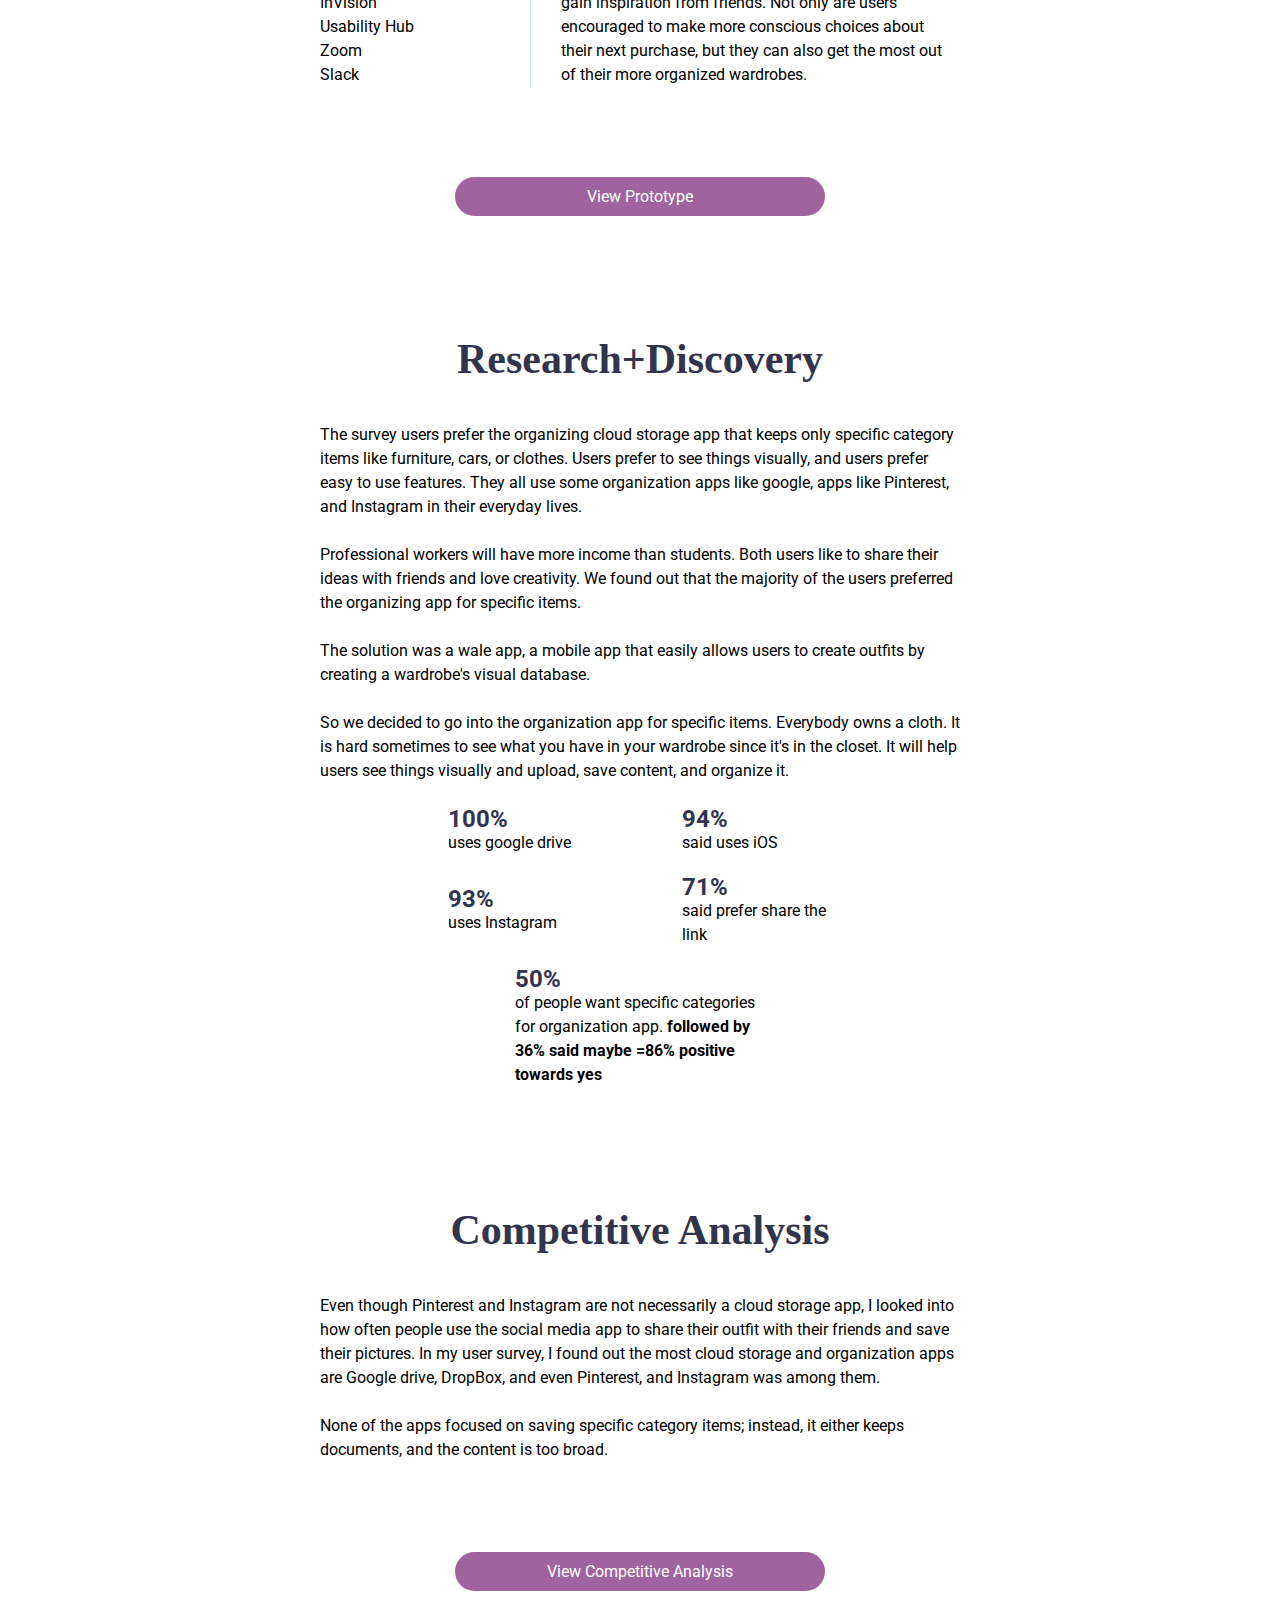
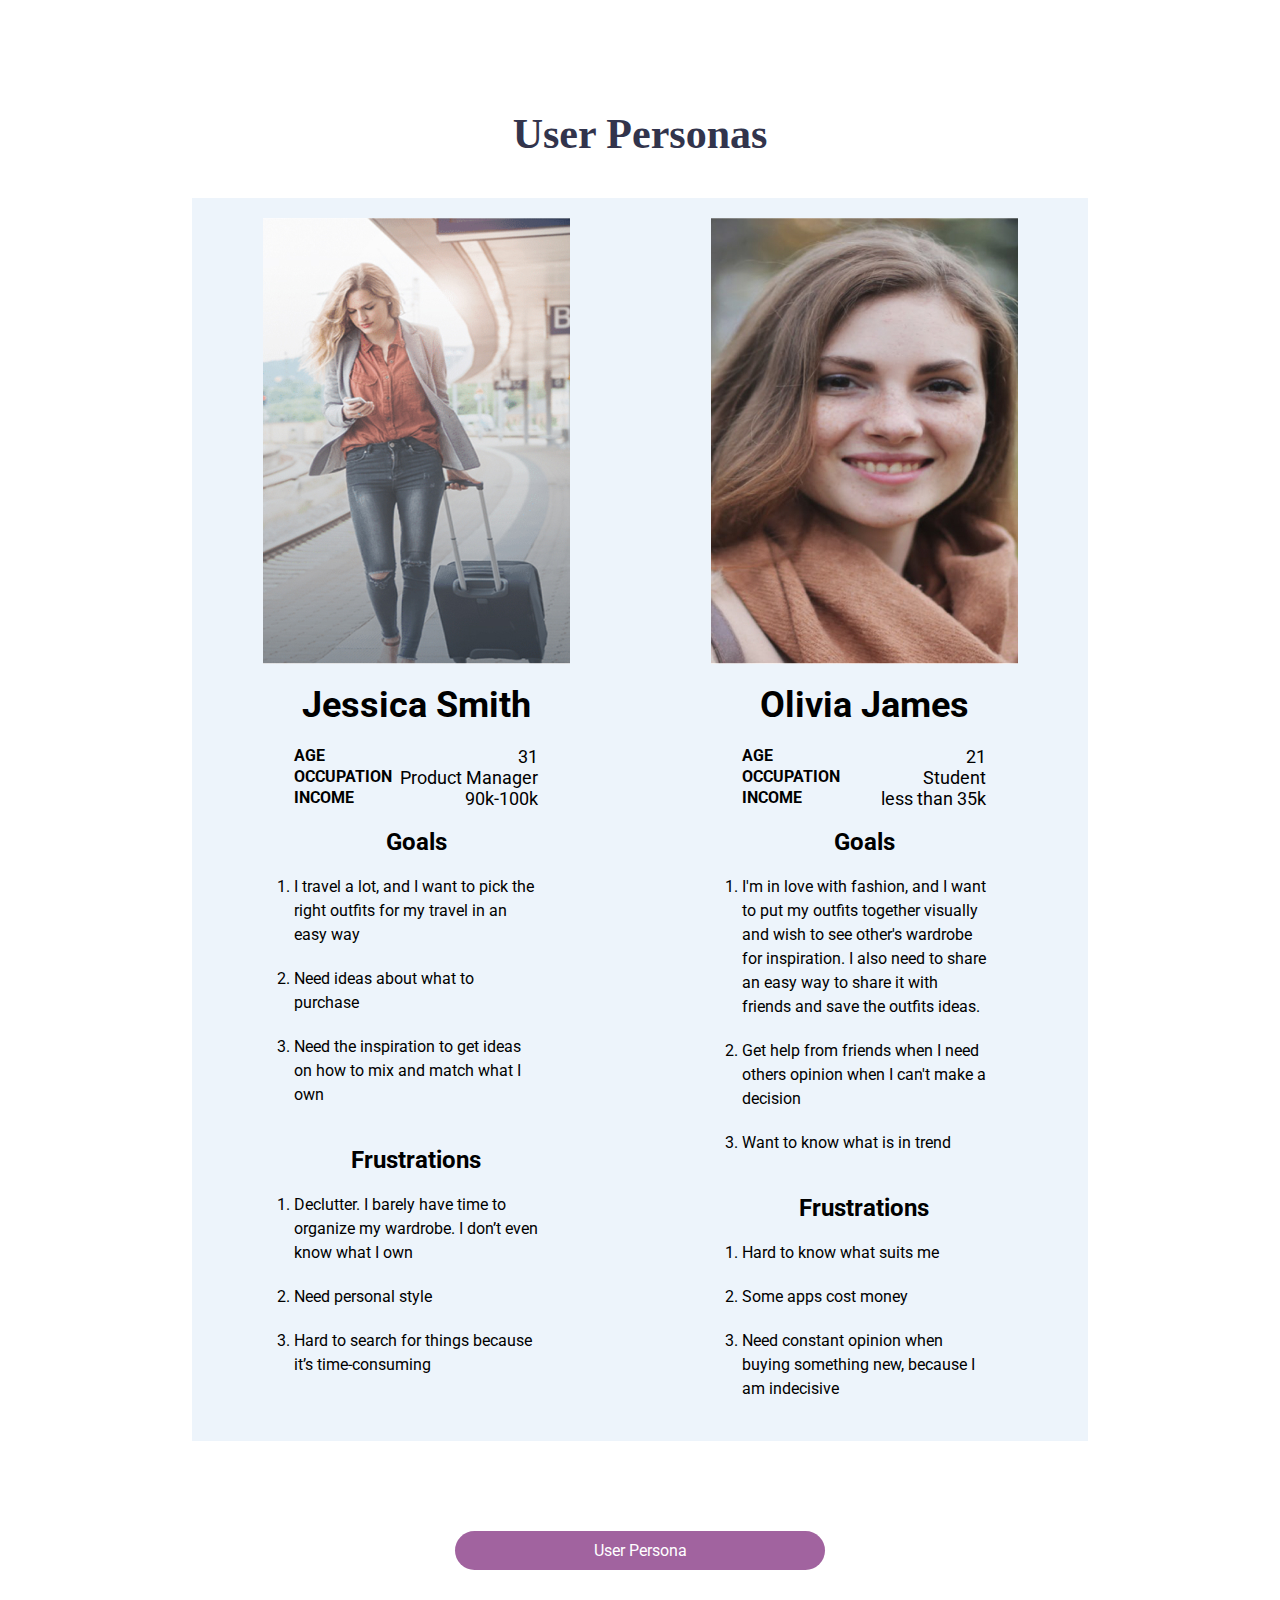
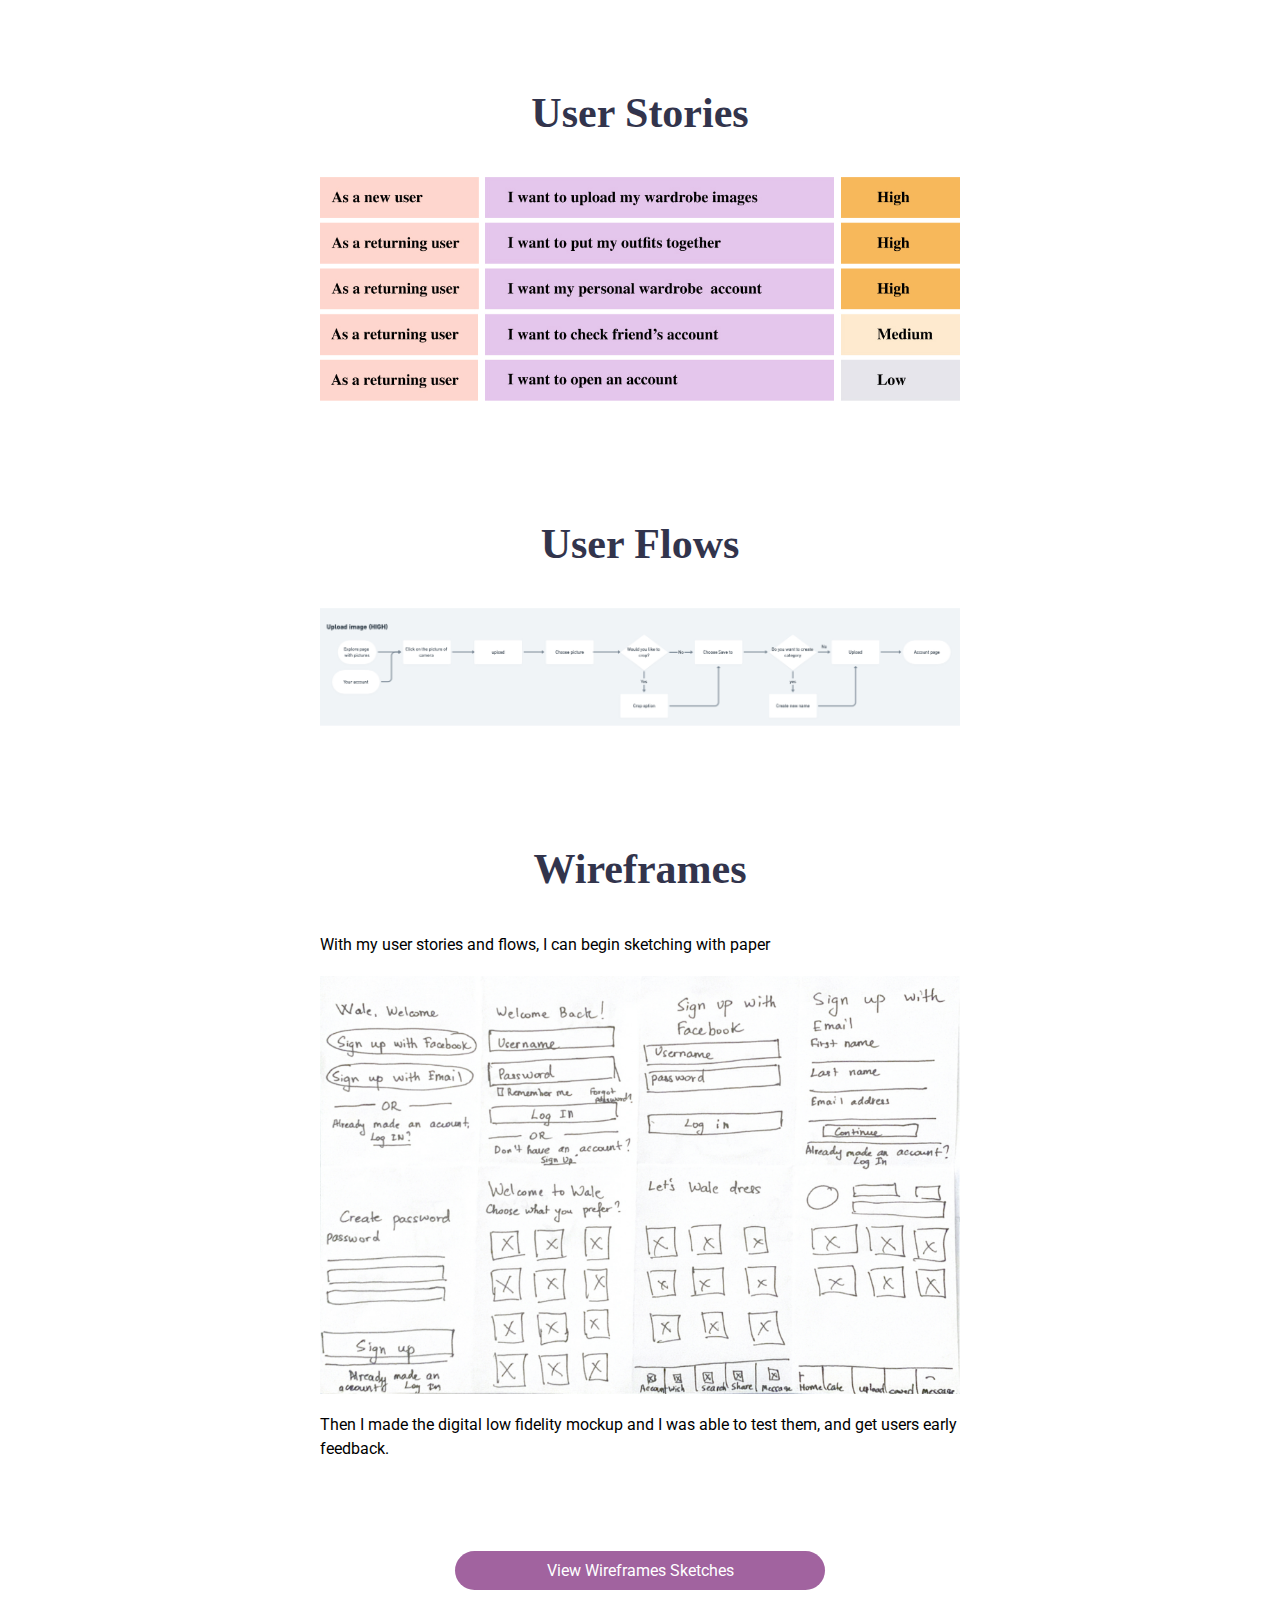
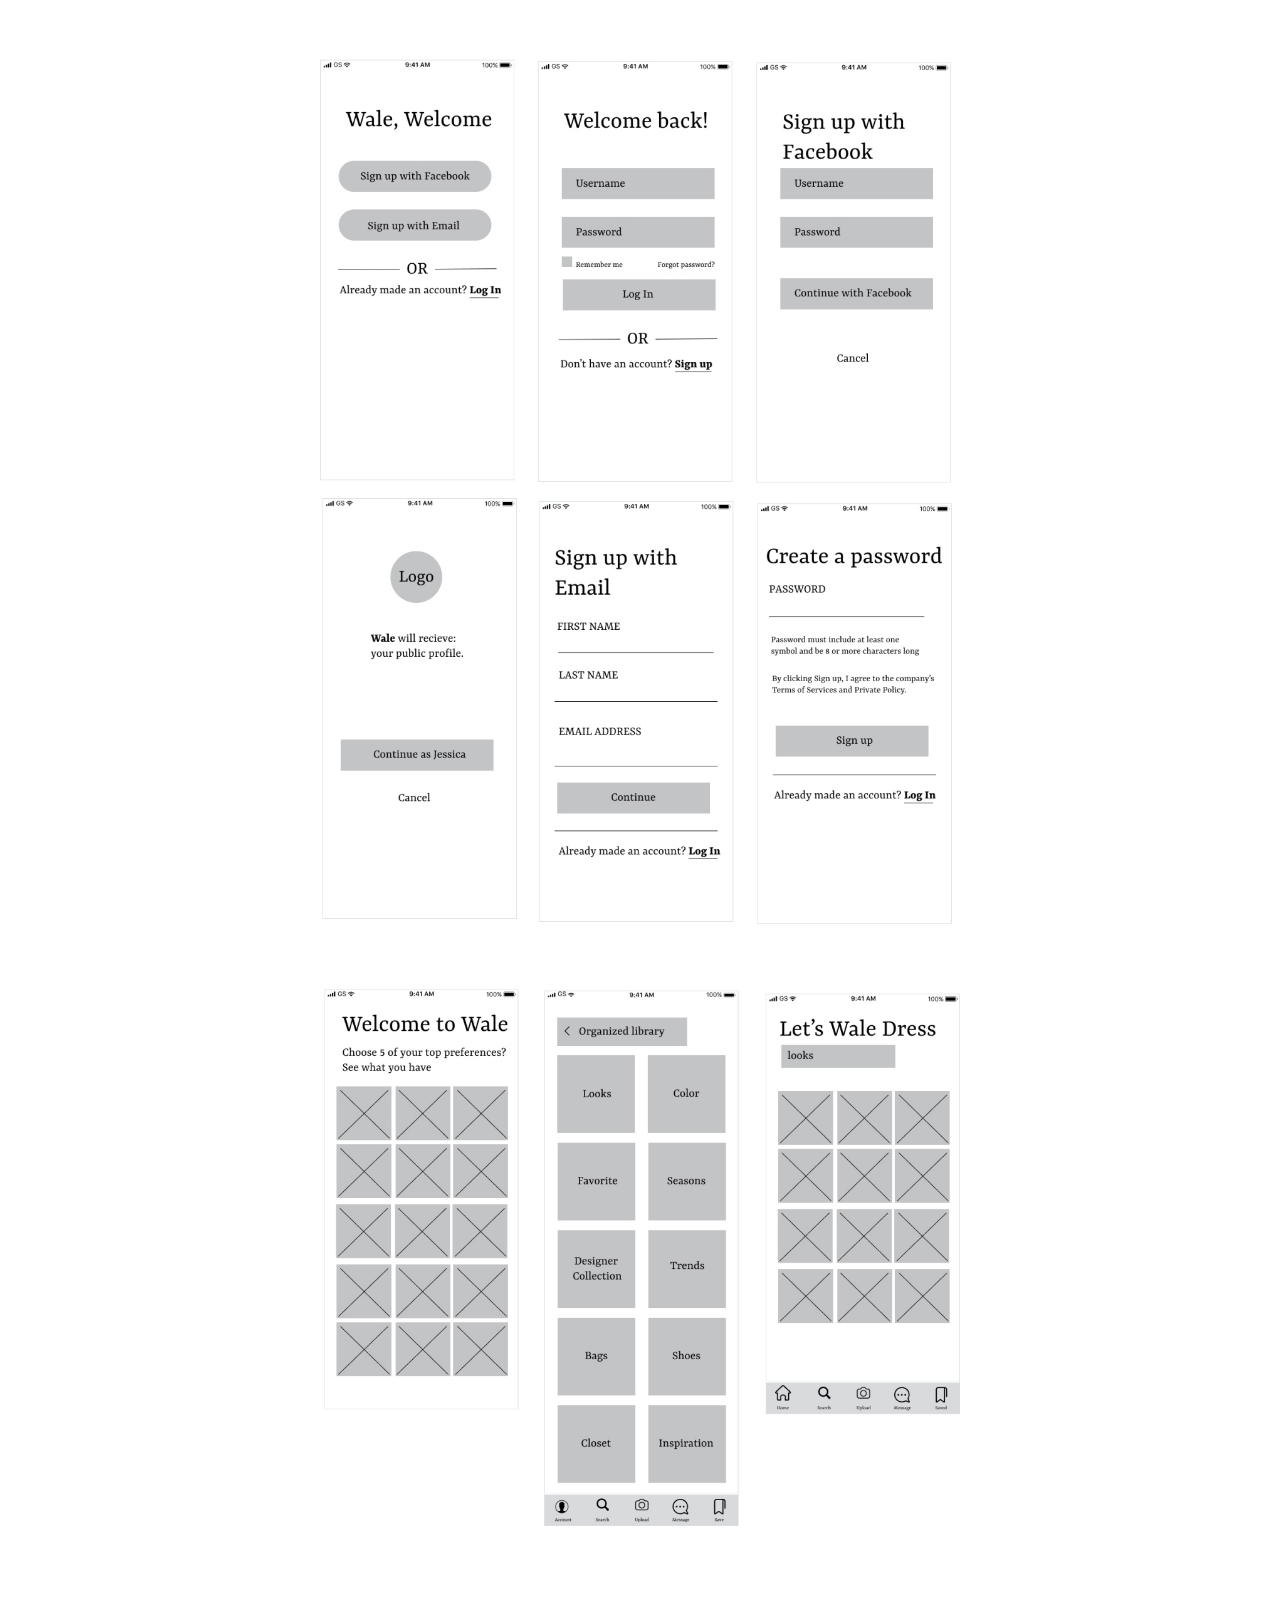
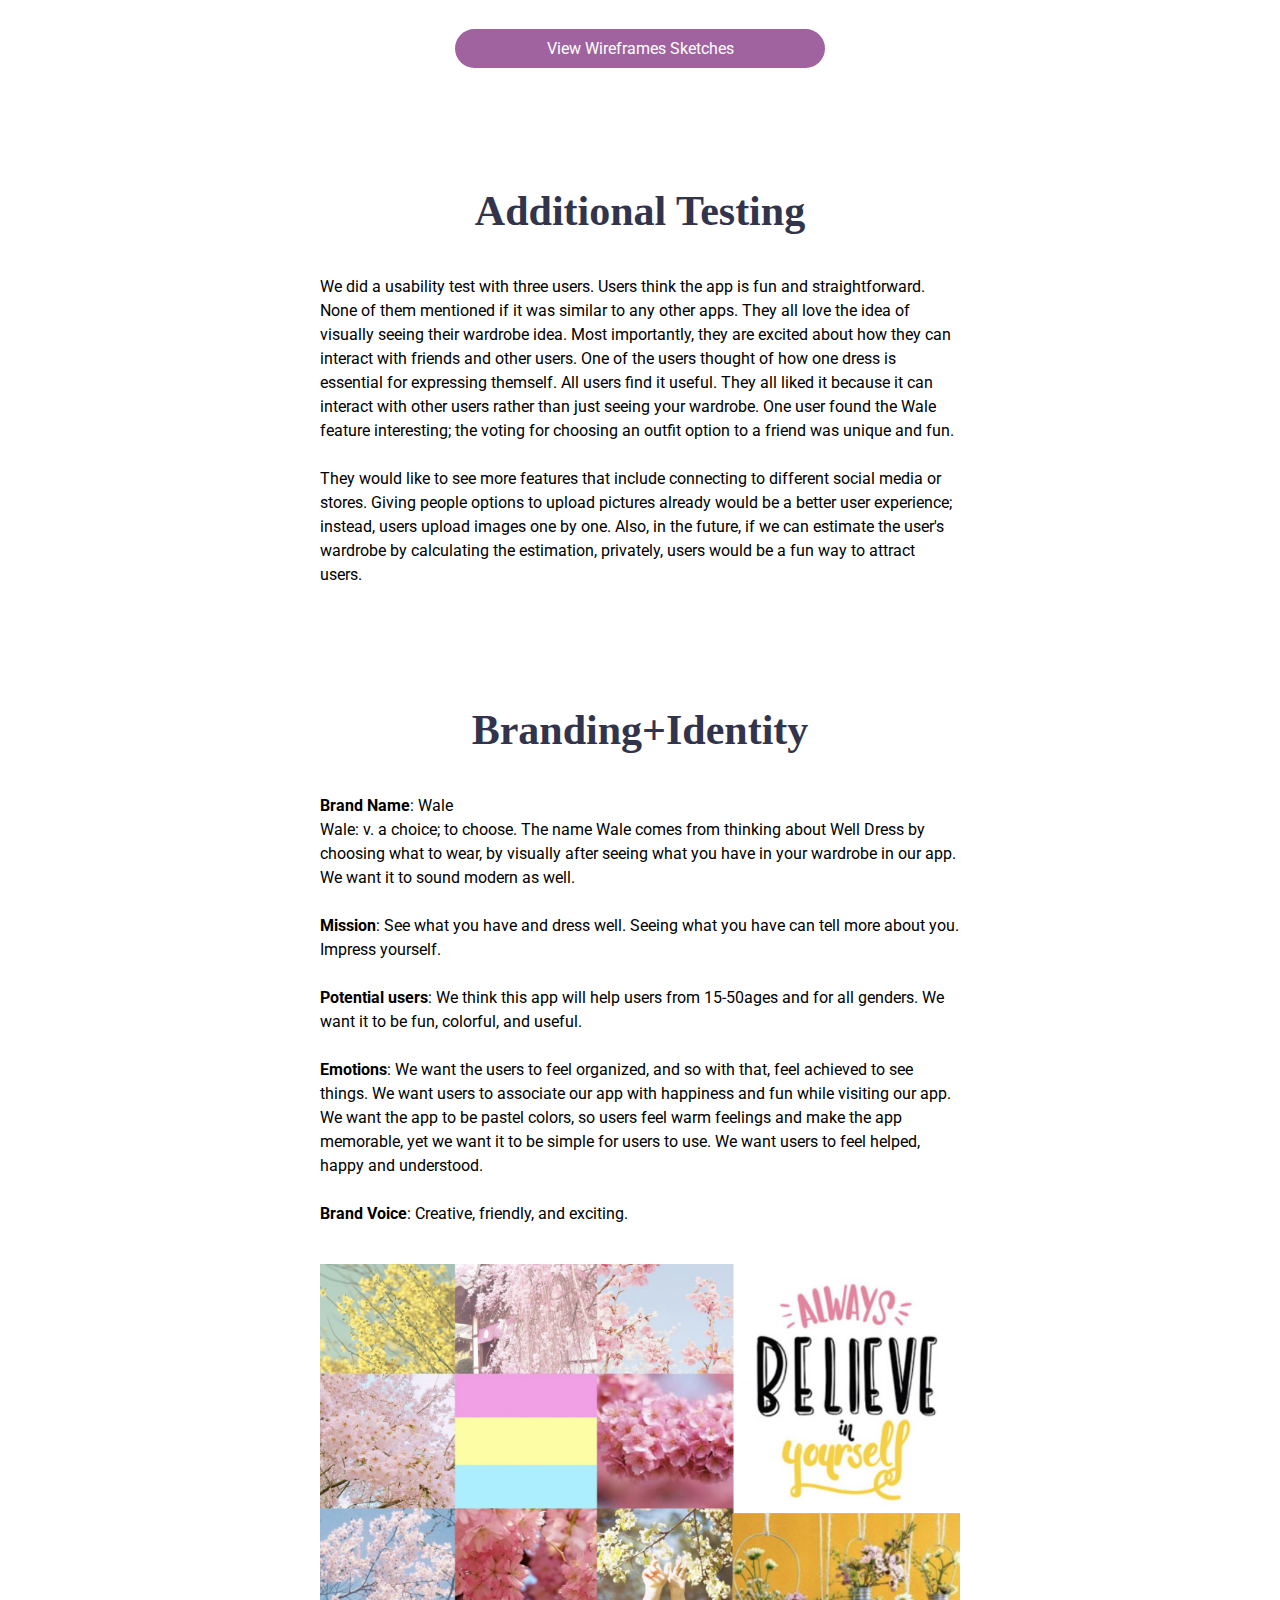
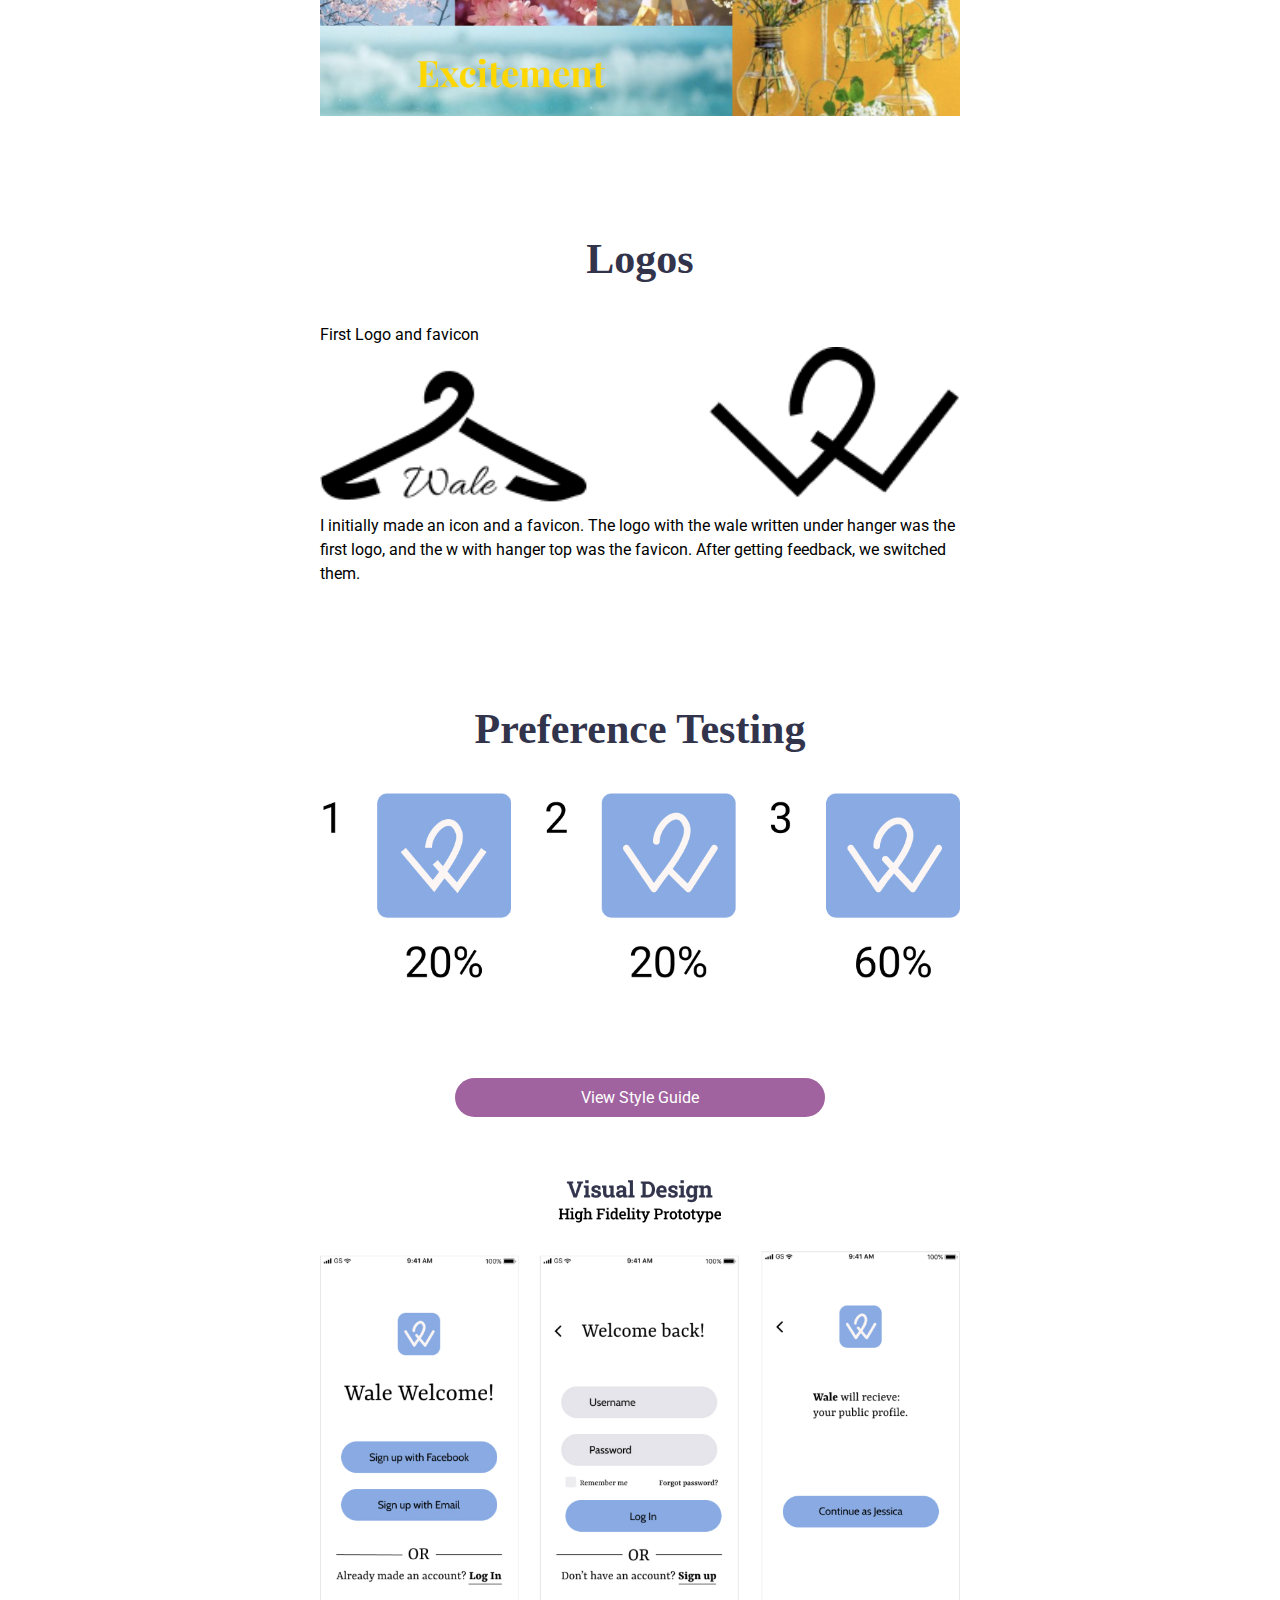
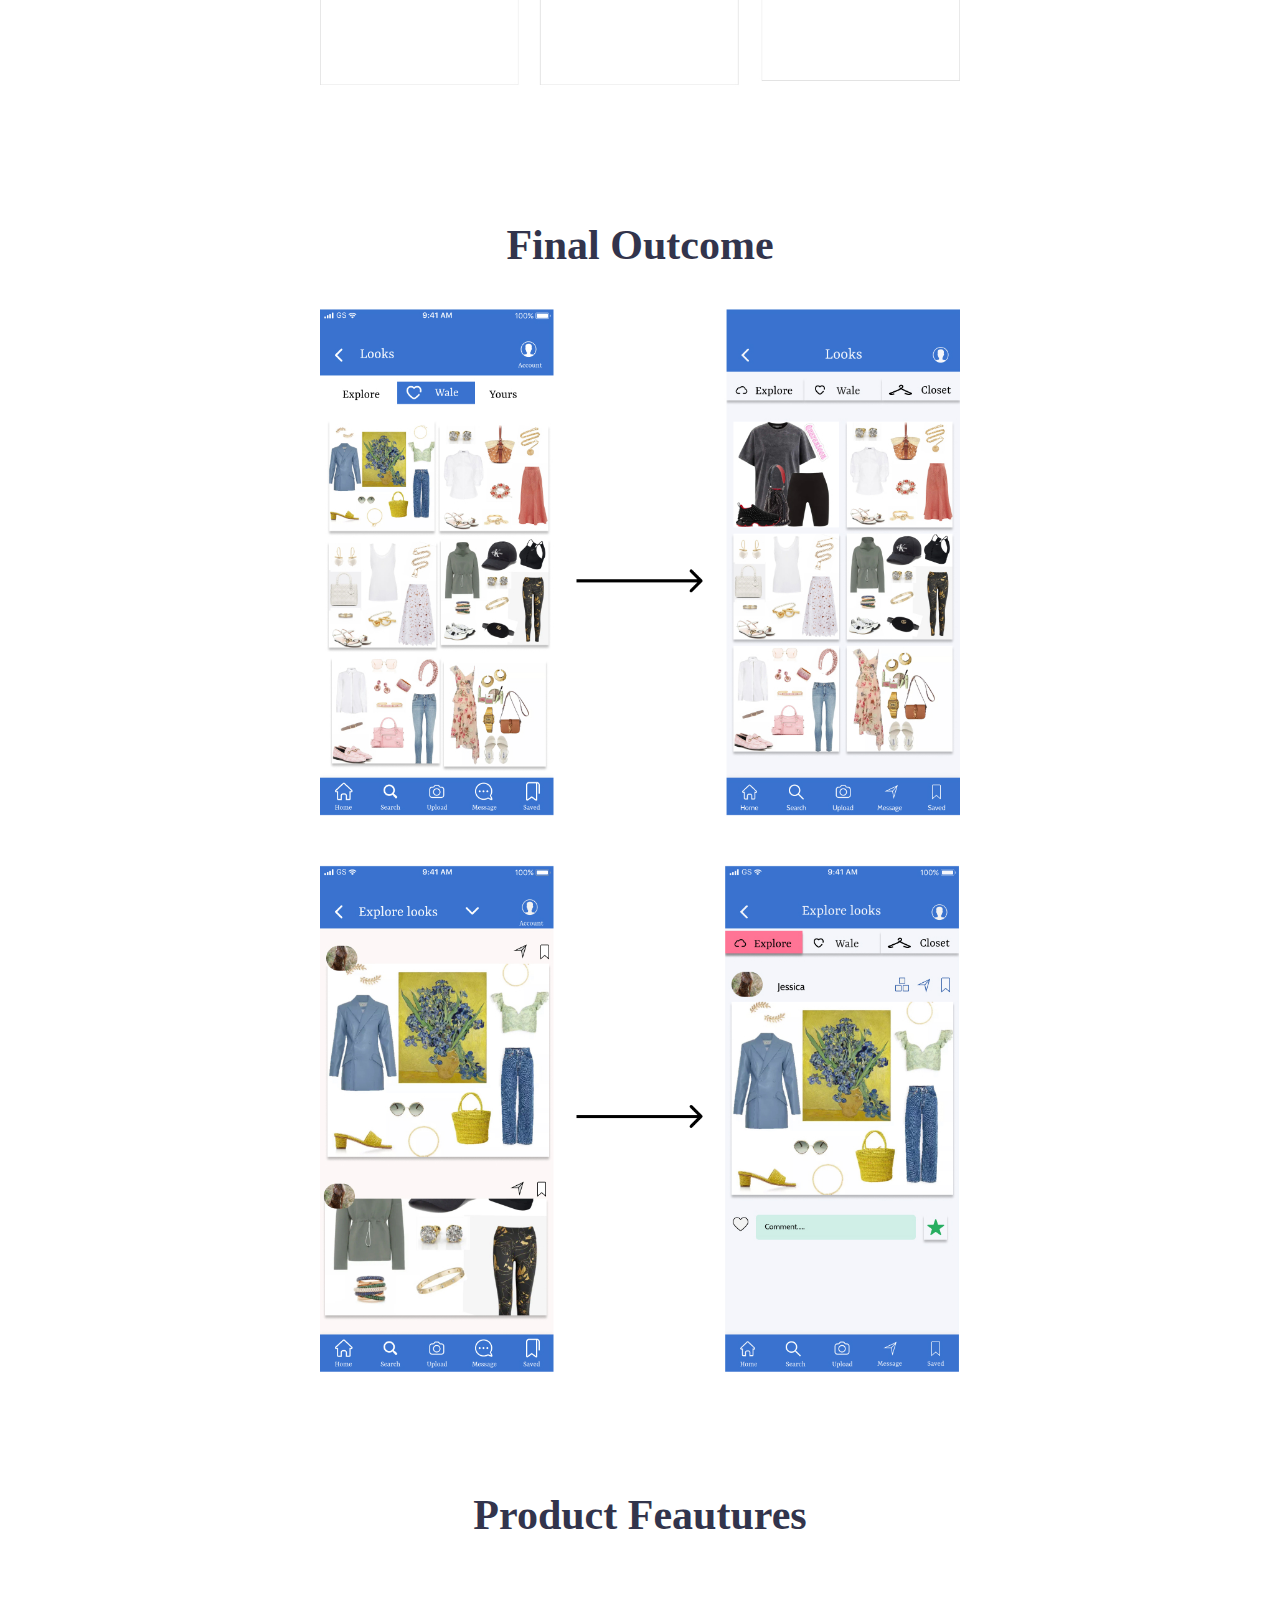
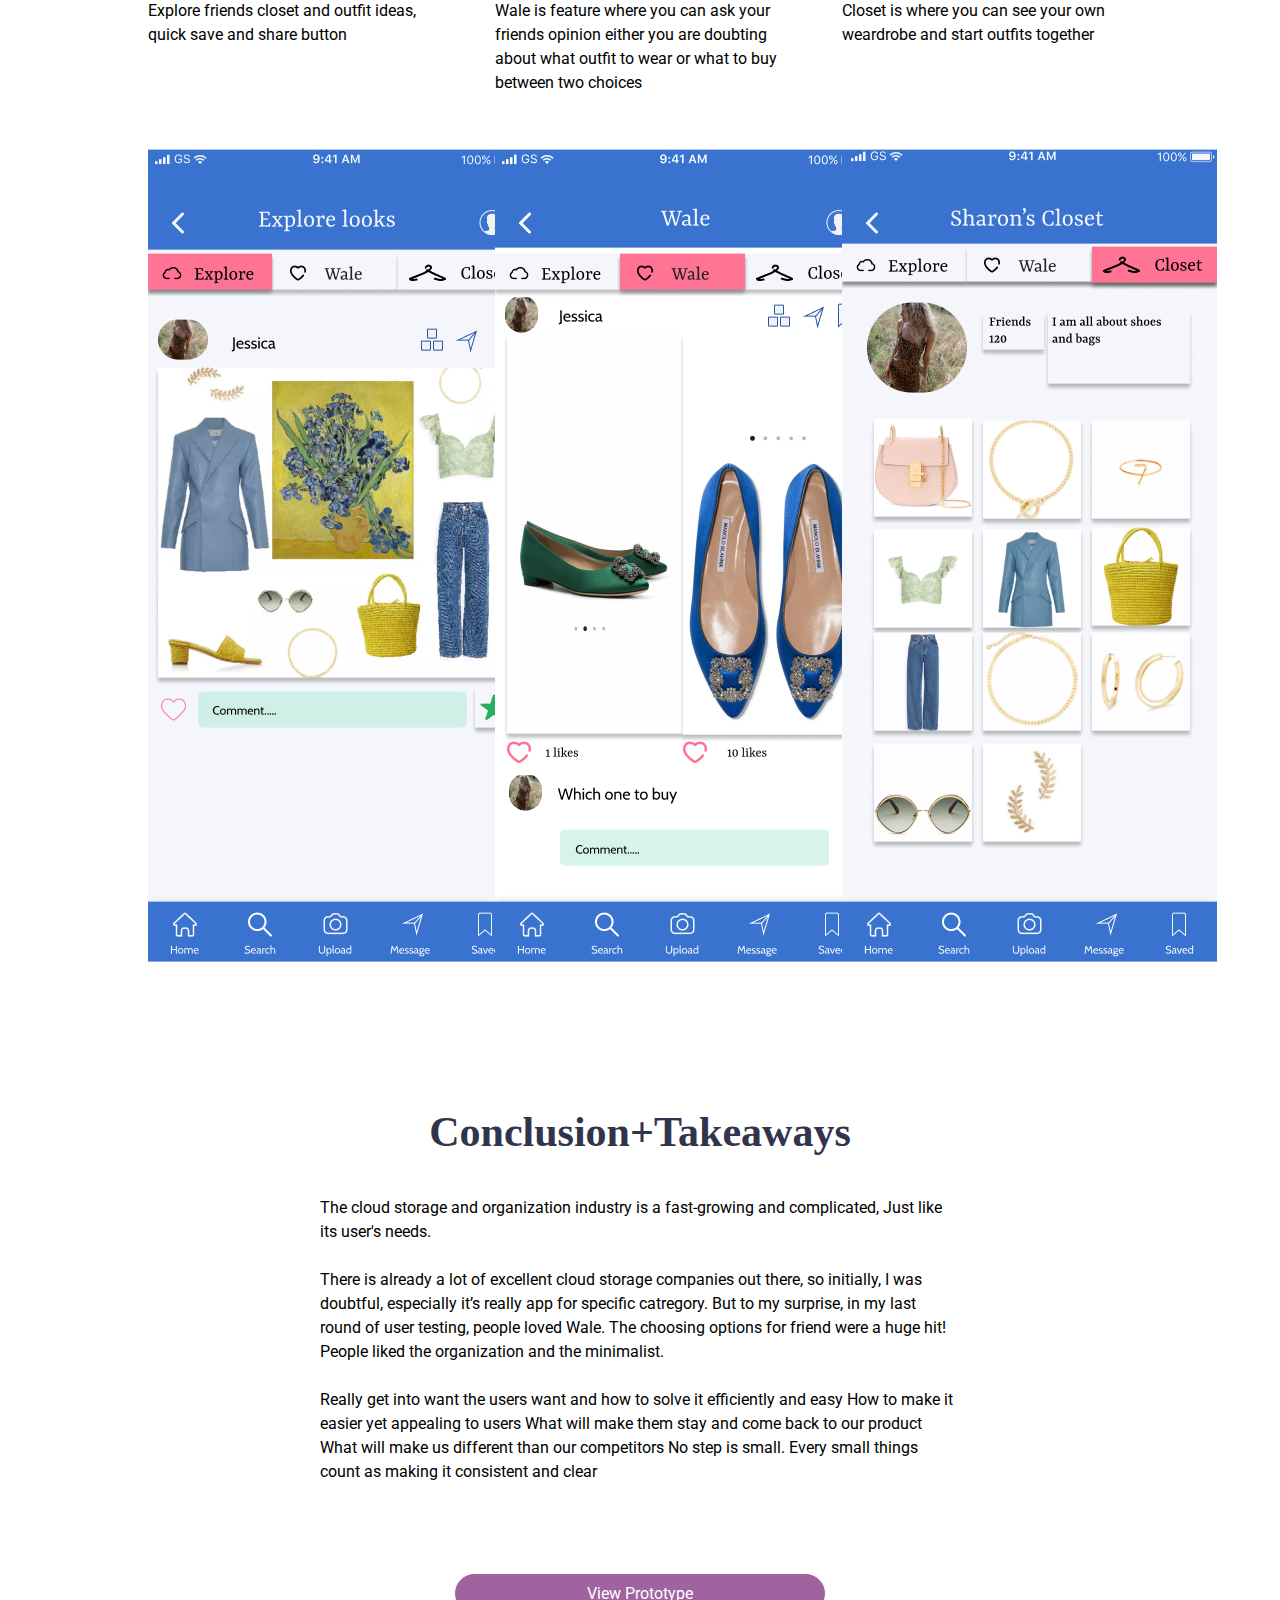
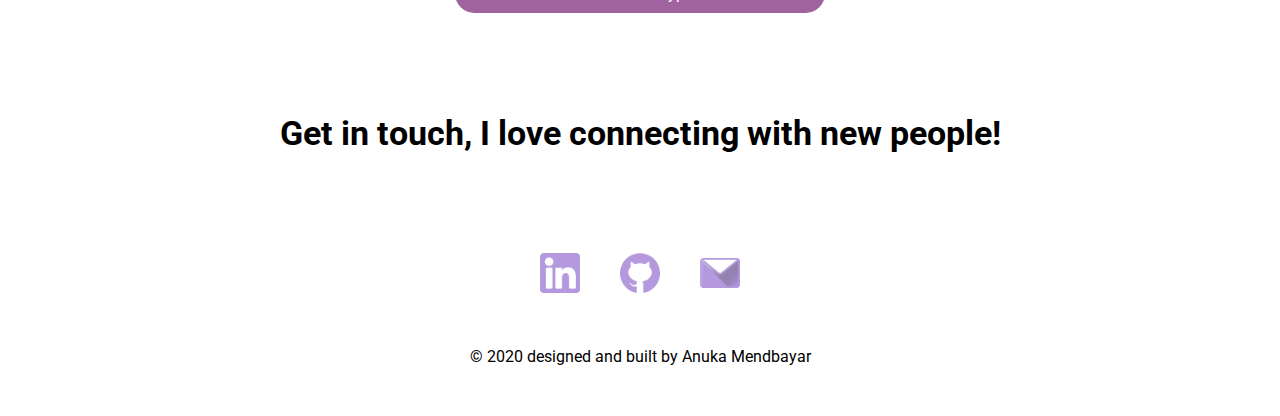
==== commit 8cecbce5: "changing picture pixells and logo" ====
--- a/project.html
+++ b/project.html
@@ -21,9 +21,9 @@
         <a href="https://drive.google.com/file/d/1bMU77Y_Y6npJeci_kIAdNd54KmzzR2Gt/view?usp=sharing" target="_blank" onclick="closeNav()">Resume</a>
         <h1 class = "small-title">Get in touch, I love connecting with new people!</h1>
         <div class = "contact">
-          <a href="https://www.linkedin.com/in/anuka-mendbayar/" target="_blank"> <img src = "images/linkedin.png" alt="Linkedin"/></a>
-          <a href="https://github.com/Anuhandai/" target="_blank"> <img src = "images/github.png" alt="Github"/></a>
-          <a href="https://mail.google.com/mail/u/0/?view=cm&fs=1&tf=1&source=mailto&to=b.anumend@gmail.com&su=Hello!" target="_blank"> <img src = "images/email.png" alt="Email"/></a>
+          <a href="https://www.linkedin.com/in/anuka-mendbayar/" target="_blank"> <img src = "images/linkedin.jpg" alt="Linkedin"/></a>
+          <a href="https://github.com/Anuhandai/" target="_blank"> <img src = "images/github.jpg" alt="Github"/></a>
+          <a href="https://mail.google.com/mail/u/0/?view=cm&fs=1&tf=1&source=mailto&to=b.anumend@gmail.com&su=Hello!" target="_blank"> <img src = "images/email.jpg" alt="Email"/></a>
         </div>
       </div>
     </div>
@@ -450,9 +450,9 @@
     </section>
     <h1 class = "small-title">Get in touch, I love connecting with new people!</h1>
     <div class = "contact">
-      <a href="https://www.linkedin.com/in/anuka-mendbayar/" target="_blank"> <img src = "images/linkedin.png" alt="Linkedin"/></a>
-      <a href="https://github.com/Anuhandai/" target="_blank"> <img src = "images/github.png" alt="Github"/></a>
-      <a href="https://mail.google.com/mail/u/0/?view=cm&fs=1&tf=1&source=mailto&to=b.anumend@gmail.com&su=Hello!" target="_blank"> <img src = "images/email.png" alt="Email"/></a>
+      <a href="https://www.linkedin.com/in/anuka-mendbayar/" target="_blank"> <img src = "images/linkedin.jpg" alt="Linkedin"/></a>
+      <a href="https://github.com/Anuhandai/" target="_blank"> <img src = "images/github.jpg" alt="Github"/></a>
+      <a href="https://mail.google.com/mail/u/0/?view=cm&fs=1&tf=1&source=mailto&to=b.anumend@gmail.com&su=Hello!" target="_blank"> <img src = "images/email.jpg" alt="Email"/></a>
     </div>
     <footer>
       <p> © 2020 designed and built by Anuka Mendbayar</p>
--- a/css/style.css
+++ b/css/style.css
@@ -28,8 +28,12 @@
   color: #695973;
 }
 
+.logo {
+  height: 50px;
+}
+
 .hero{
-  background-image: url("../images/lavender.jpg");
+  background-image: url("../images/lavender pic.jpg");
   background-repeat: no-repeat;
   background-size: cover;
   height: 100vh;
@@ -76,7 +80,6 @@
 }
 
 .my-work{
-  background-image: url("../images/casestudypic.jpg");
   background-repeat: no-repeat;
   background-size: cover;
   padding-bottom: 10px;
@@ -111,6 +114,12 @@
   line-height: 150%;
   width: 60%;
 }
+
+.project-row.reverse {
+  background-color: #F5F4F9;
+  width: 100%;
+}
+
 
 .project-text-container{
   width: 80%;
@@ -177,6 +186,11 @@
 .skill-image{
   margin-right: 40px;
   margin-top: 40px;
+}
+
+.skill-image img{
+  height: 80px;
+  width: 80px;
 }
 
 .skill-text > h4{
@@ -229,6 +243,10 @@
   background-size: cover;
 }
 
+.contact img {
+  height: 40px;
+  width: 40px;
+}
 .card {
   padding: 80px 40px 40px;
   z-index: 1;
@@ -249,6 +267,7 @@
   letter-spacing: 0.05em;
   text-transform: uppercase;
 }
+
 .testimonials .btn {
   position: absolute;
   top: 50%;
@@ -369,7 +388,7 @@
 @media only screen and (min-device-width: 320px) and (max-device-width: 680px) {
   /* Styles */
   .logo{
-    width: 200px;
+    height: 100px;
     margin-top: 60px;
   }
 
@@ -477,7 +496,8 @@
   }
 
   .skill-image >img{
-    width: 200px;
+    width: 120px;
+    height: 120px;
     margin-top: 0px;
     margin-right: 20px;
   }
@@ -511,8 +531,8 @@
     padding: 0 40px;
   }
 
-  .contact > img{
-    width: 100px;
+  .contact>img{
+    height: 40px;
   }
 
   footer > p{
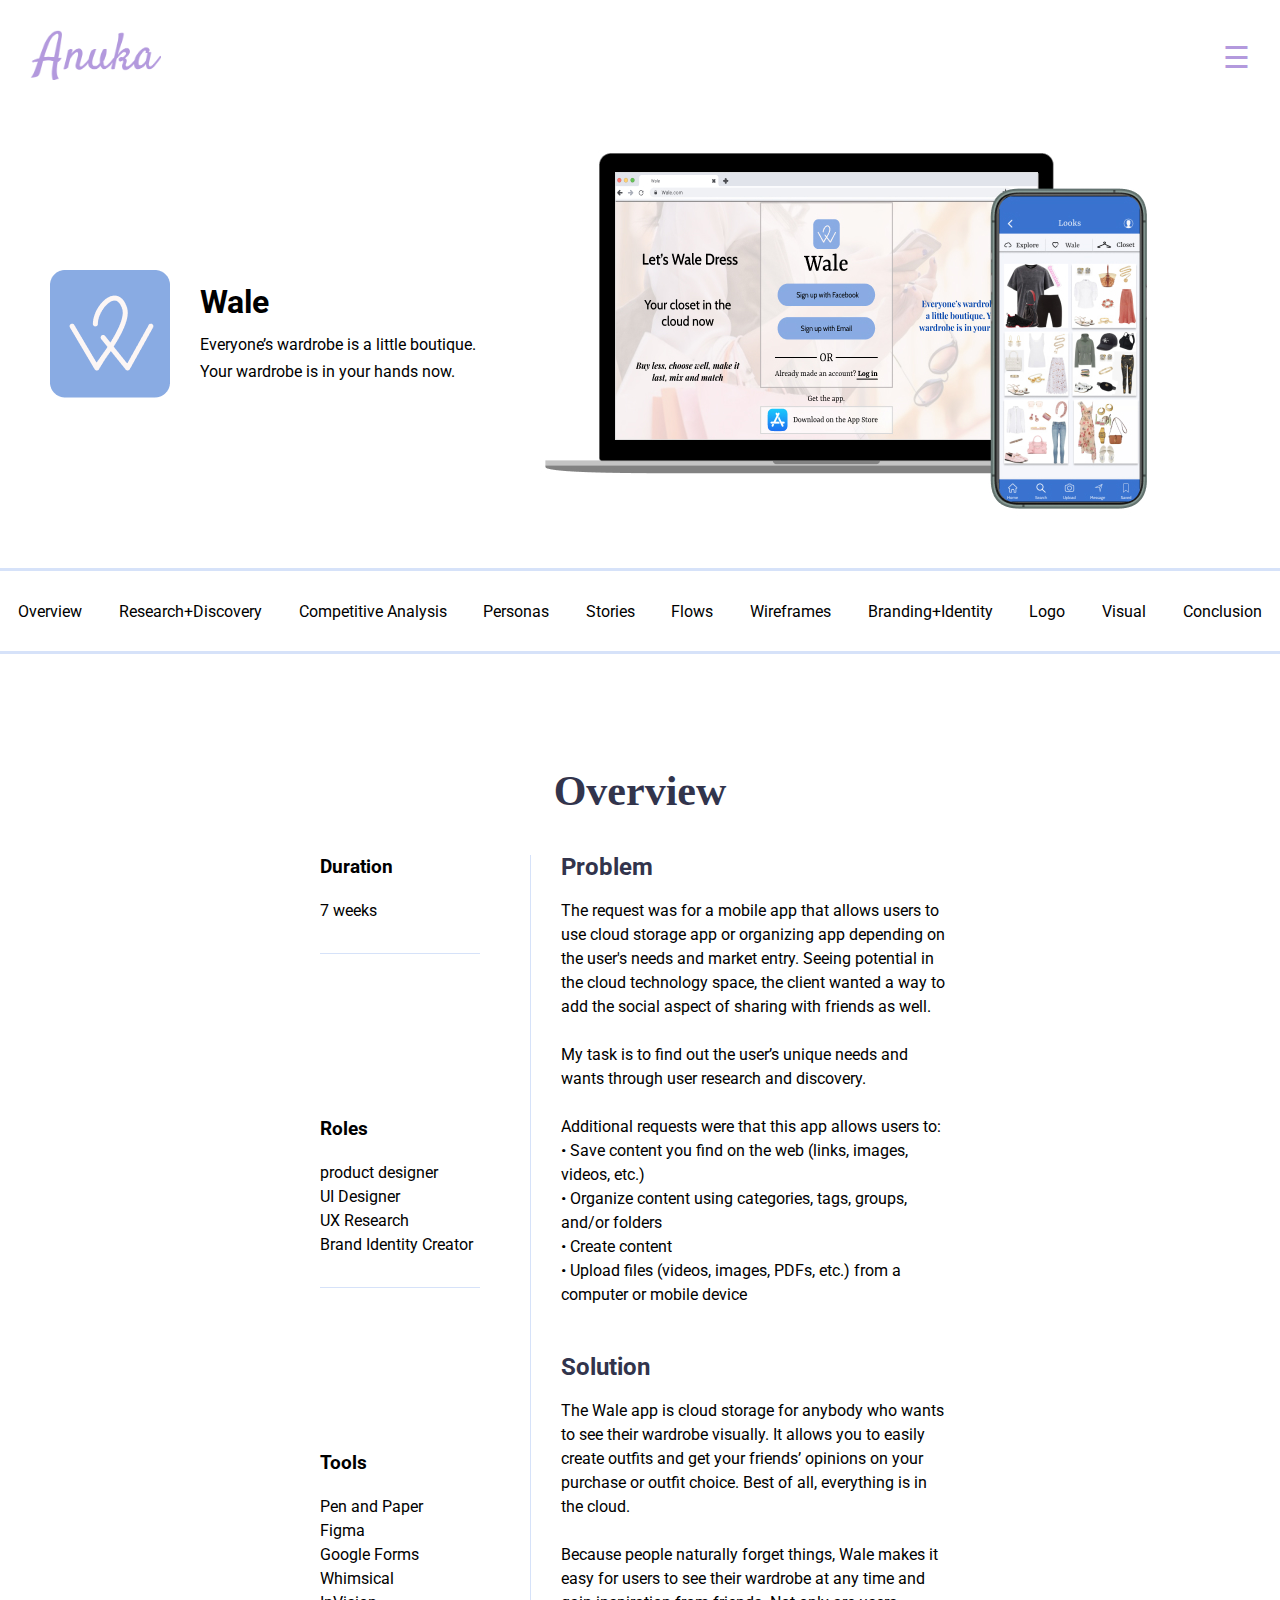
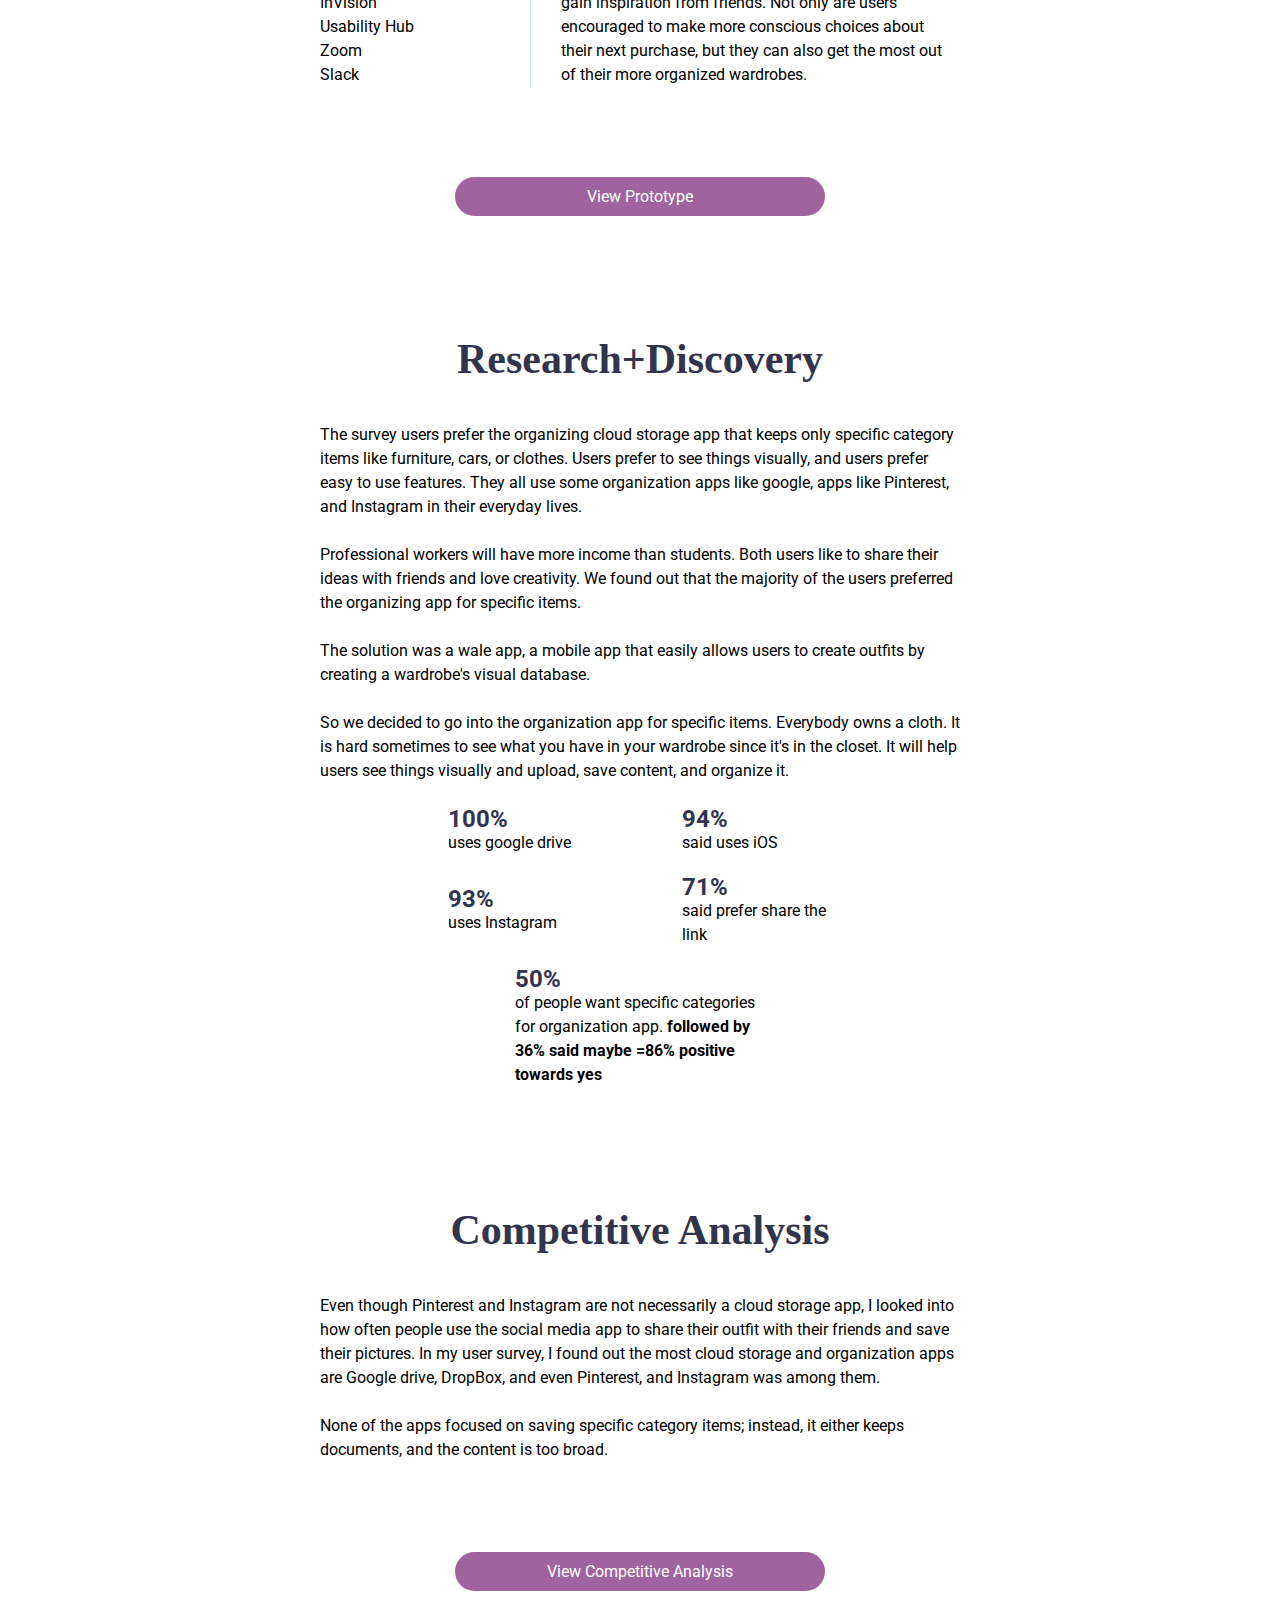
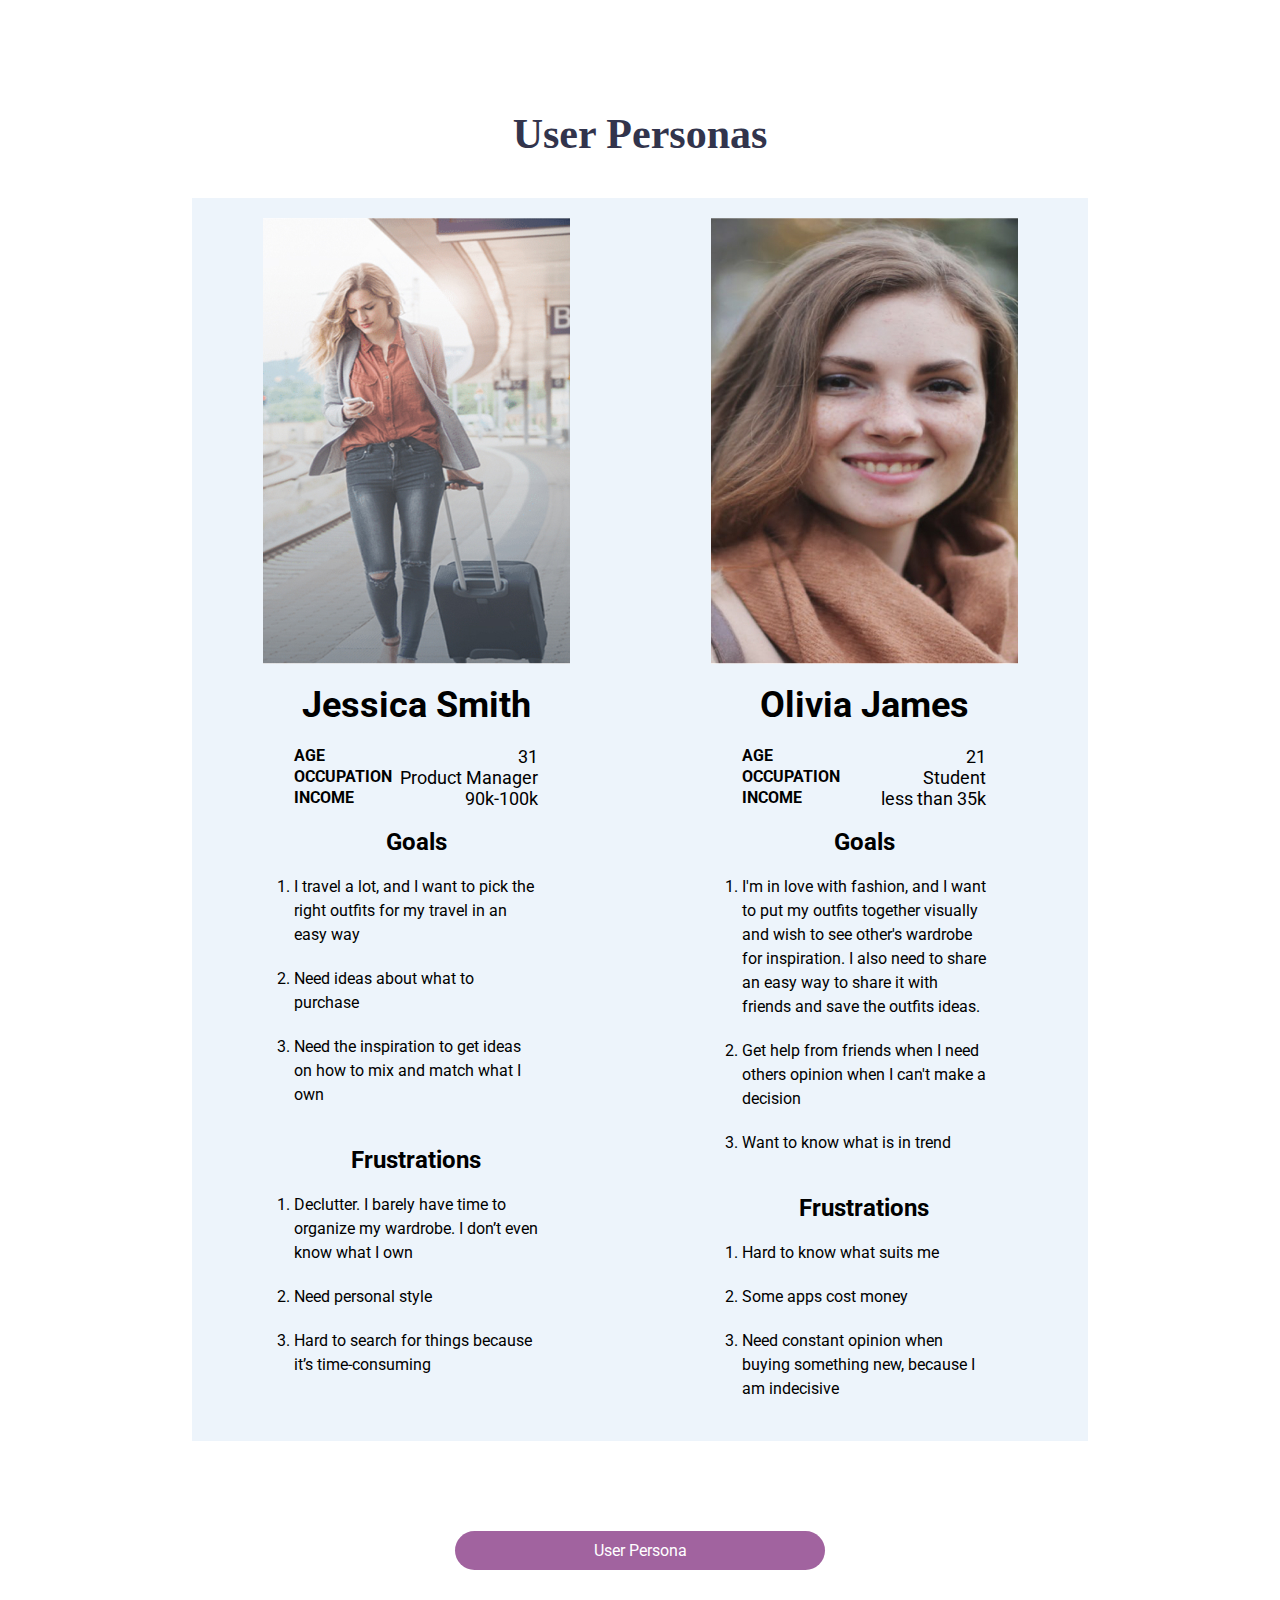
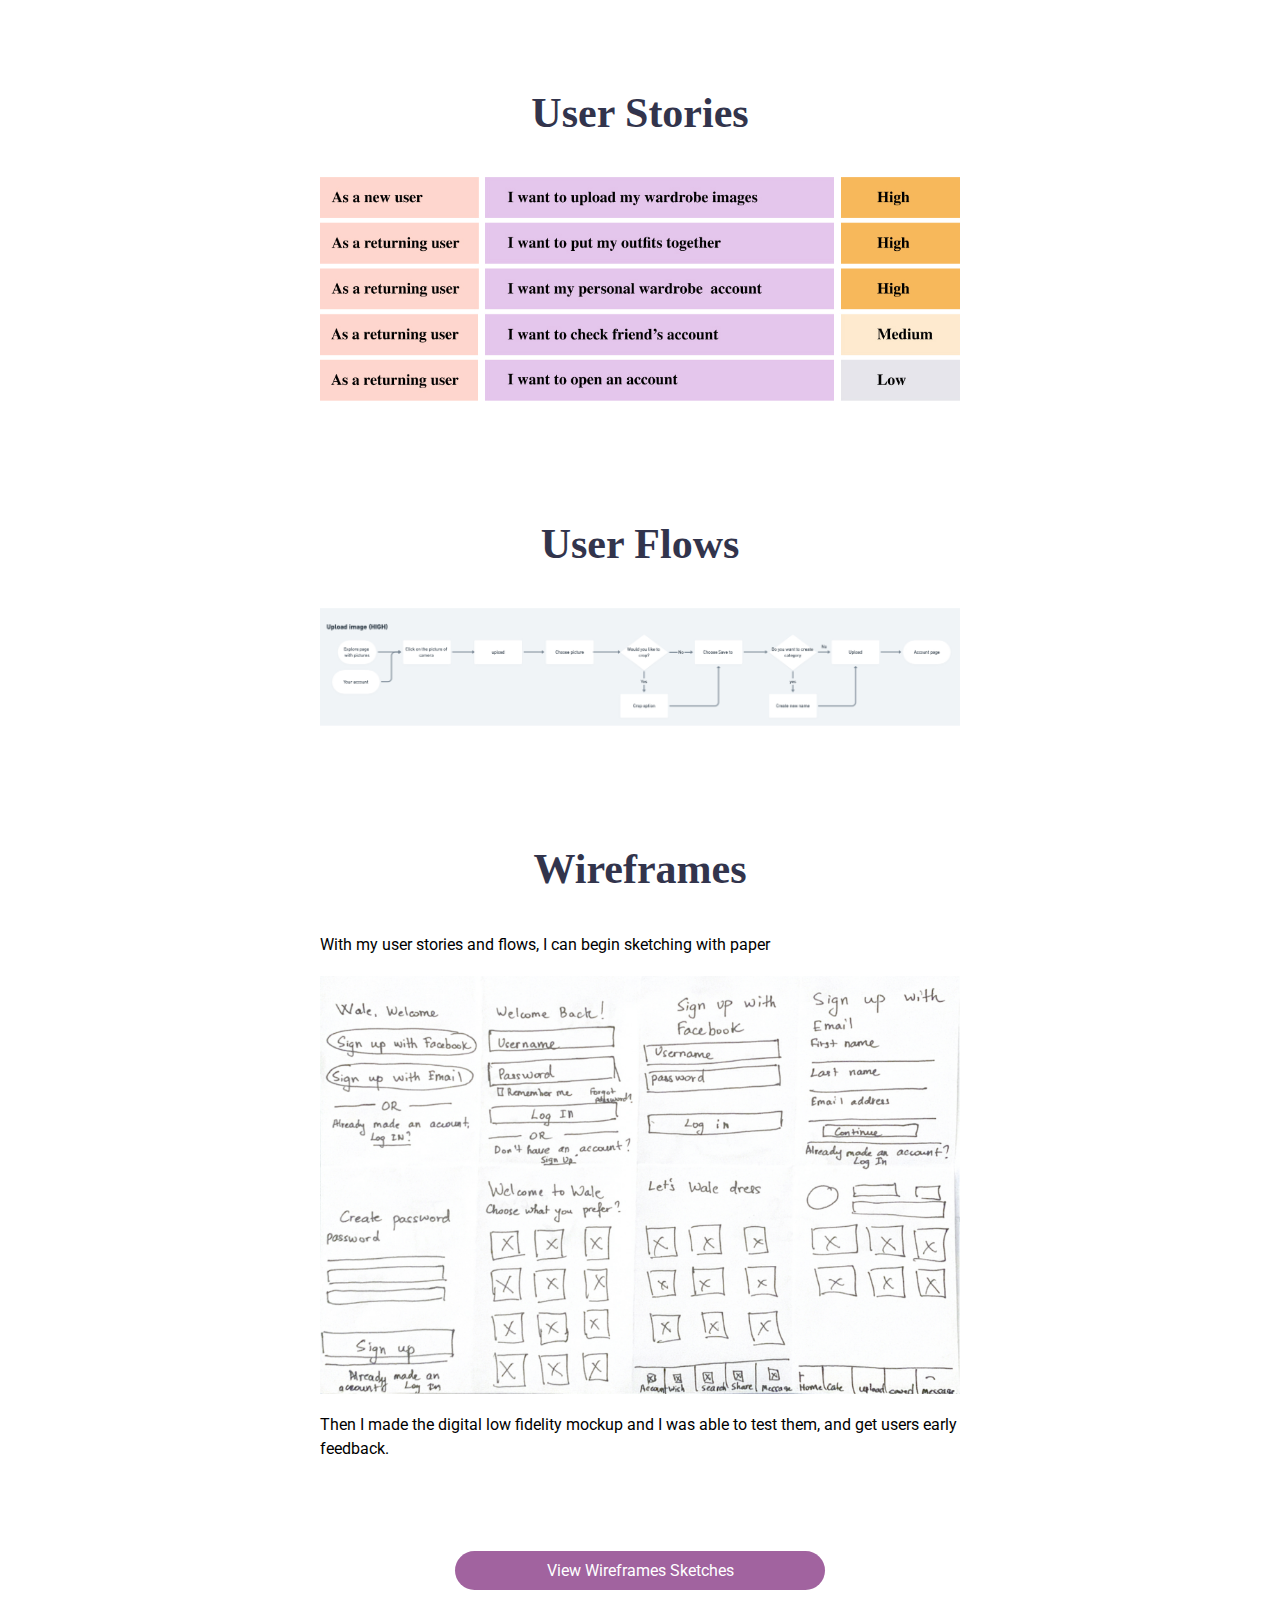
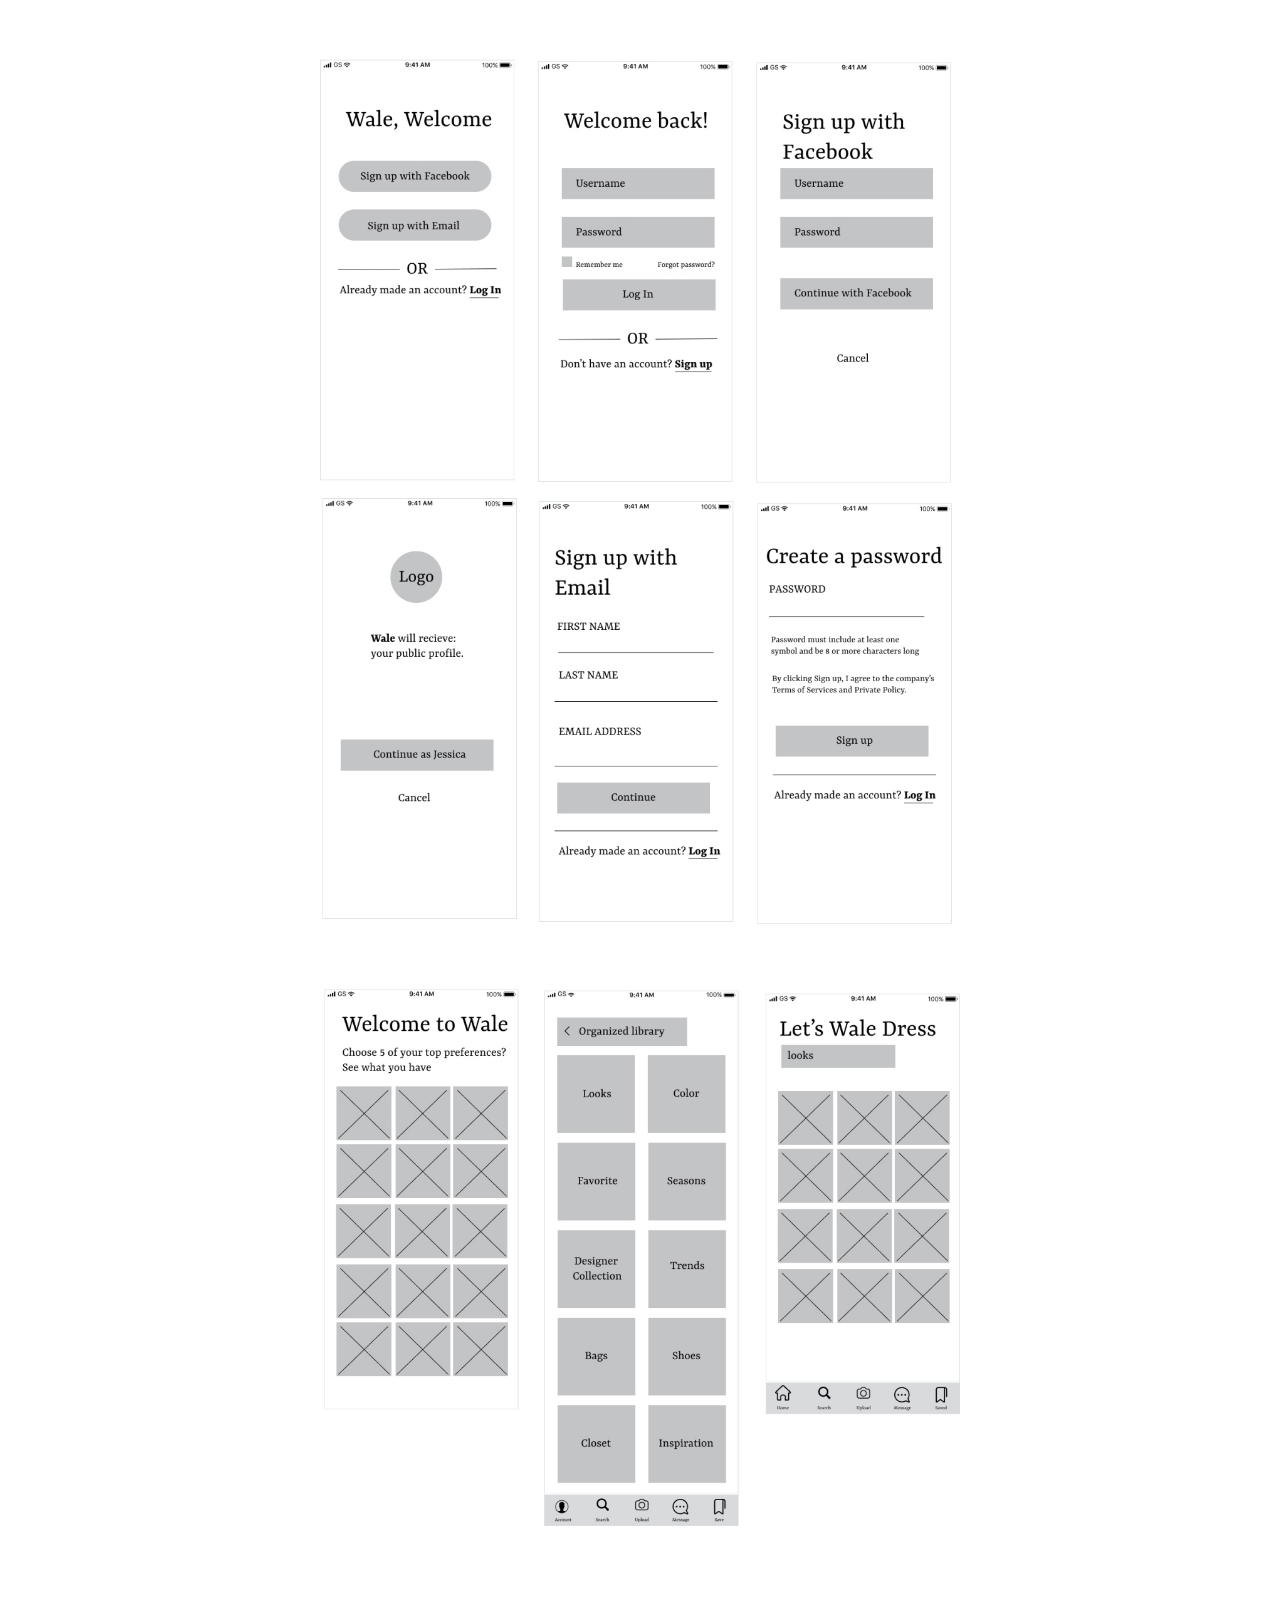
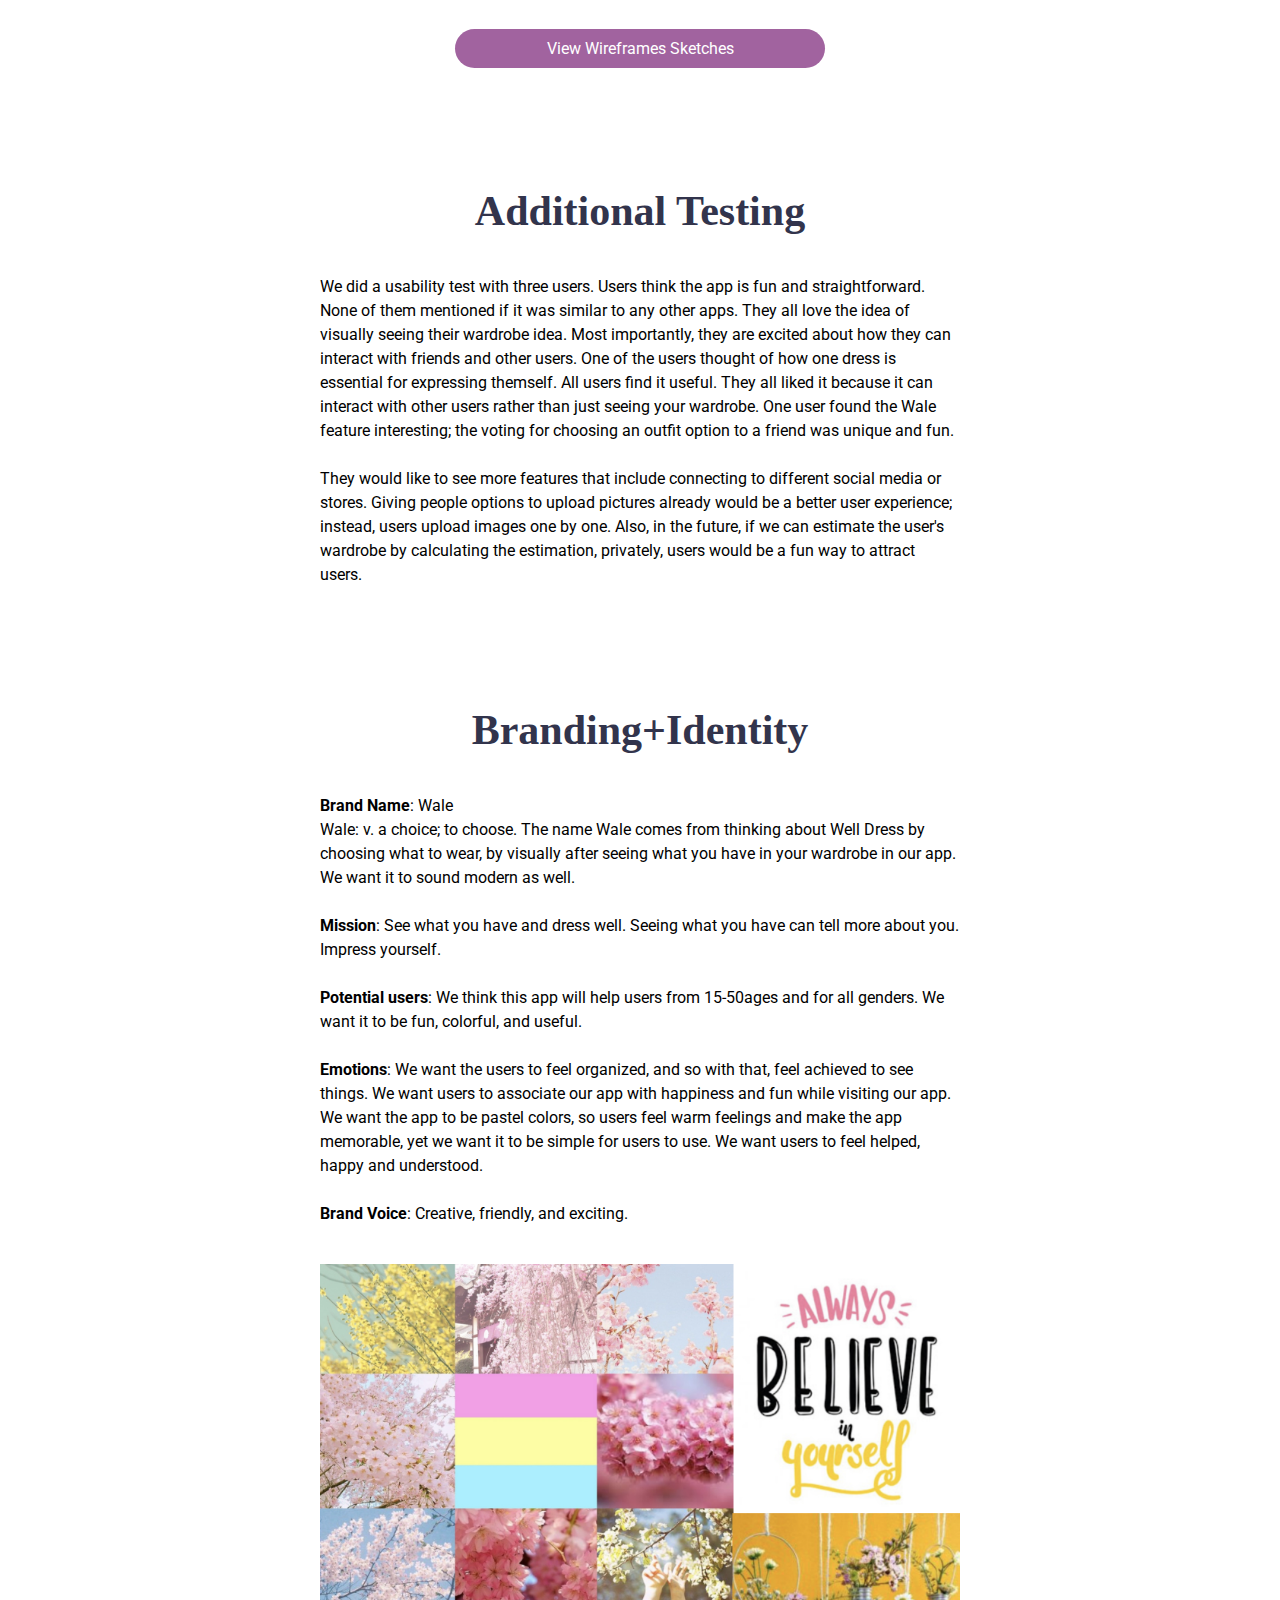
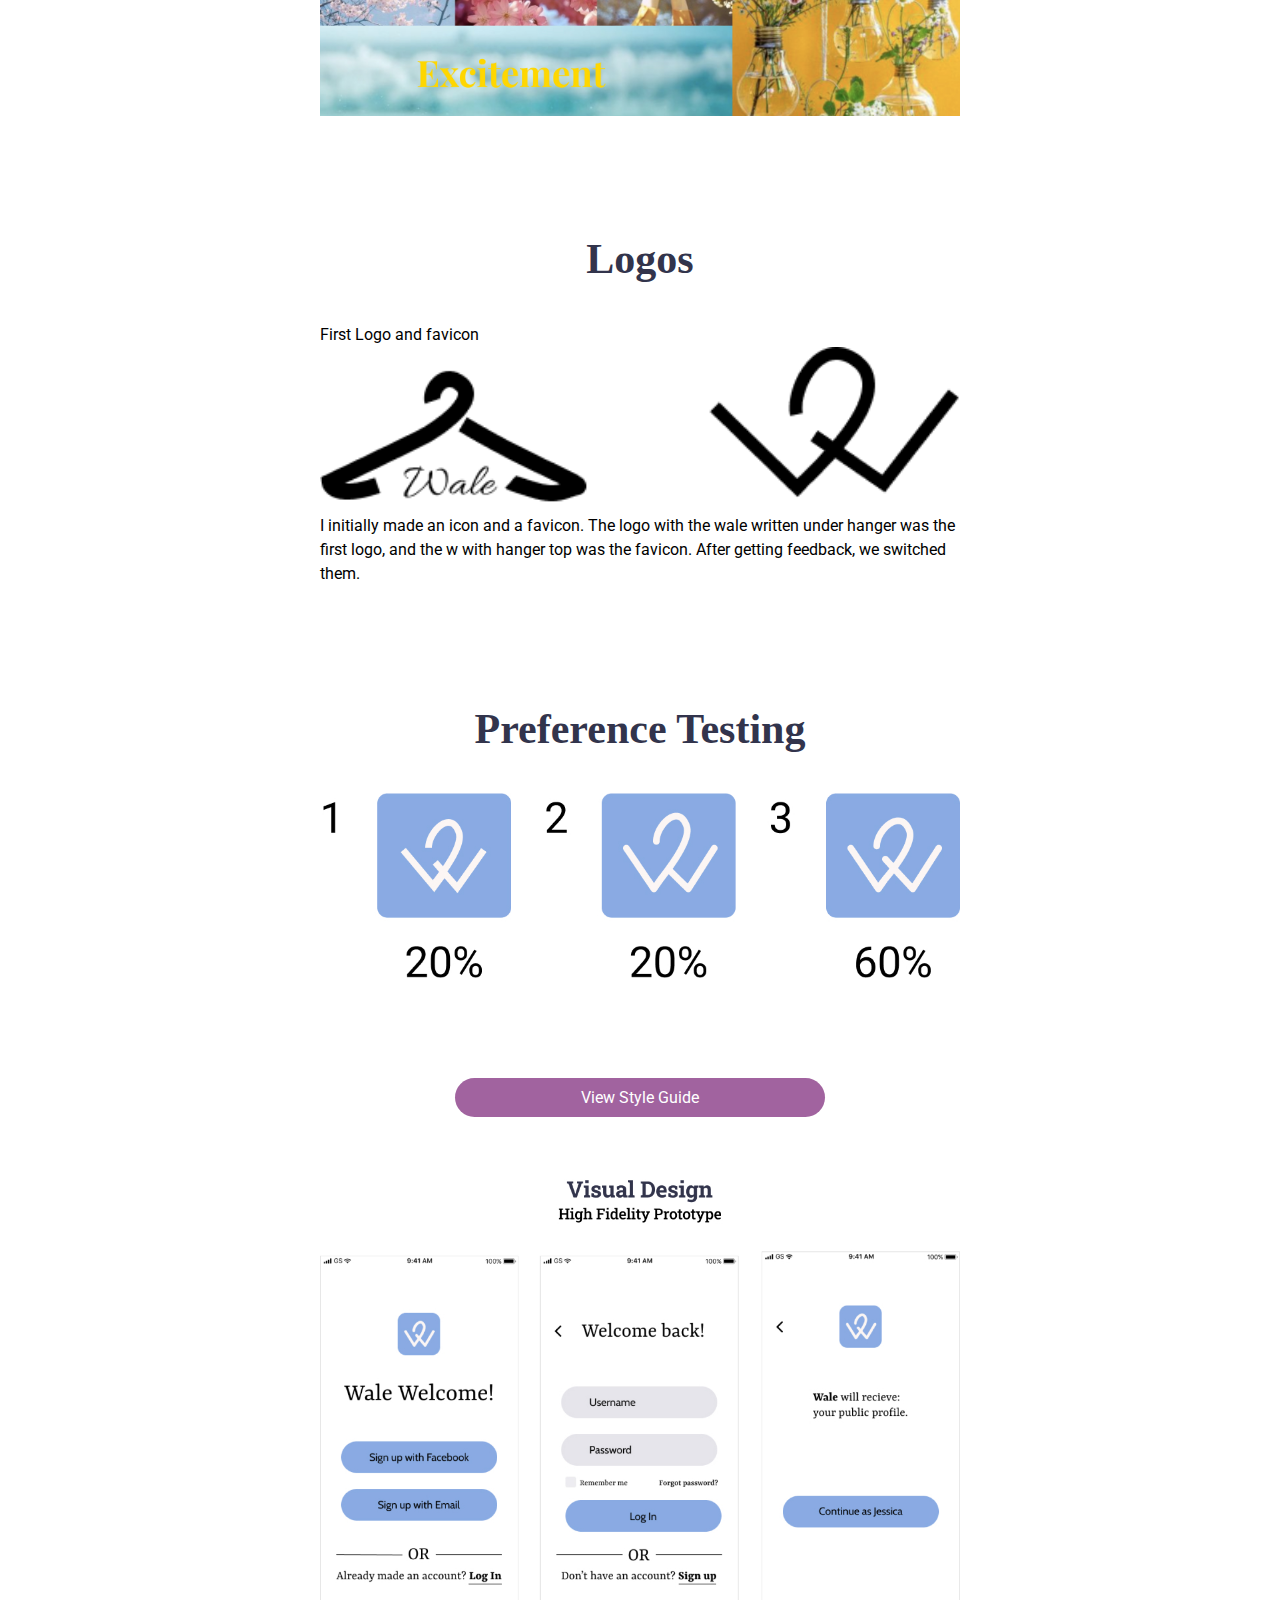
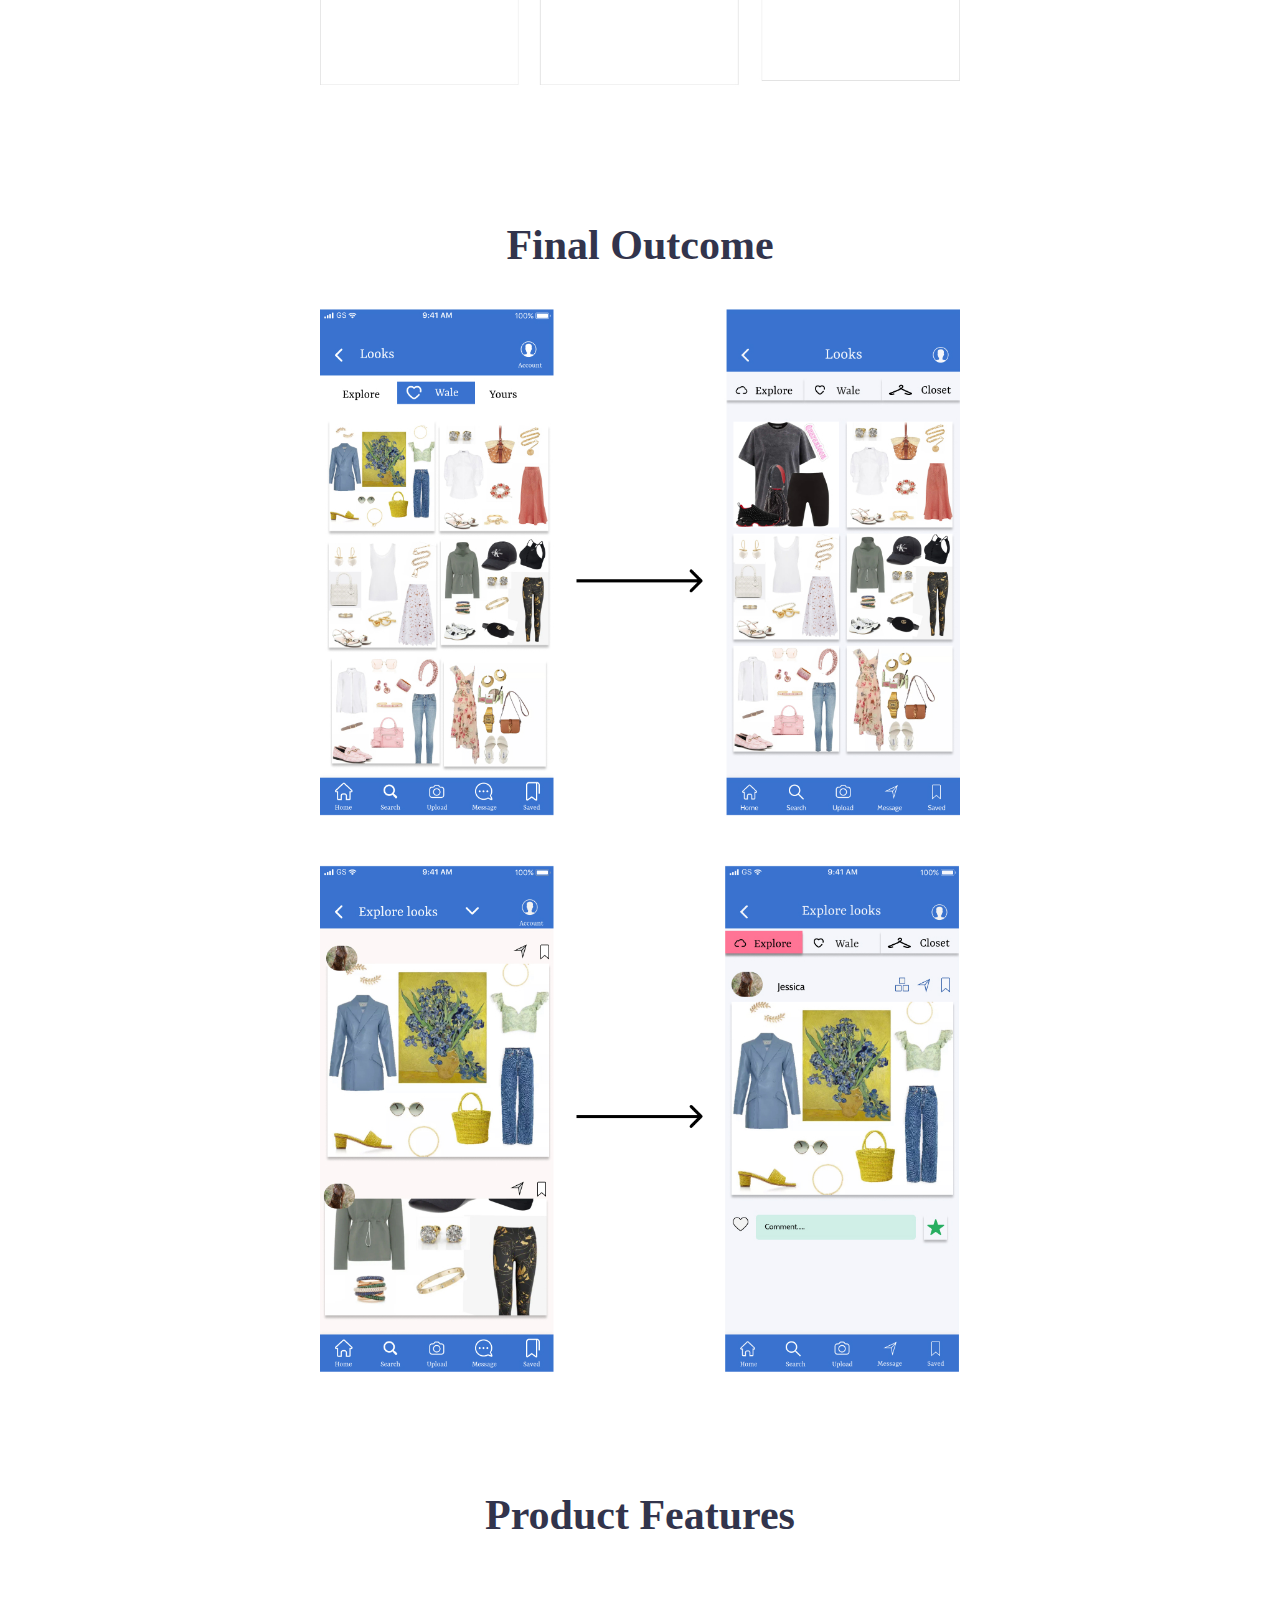
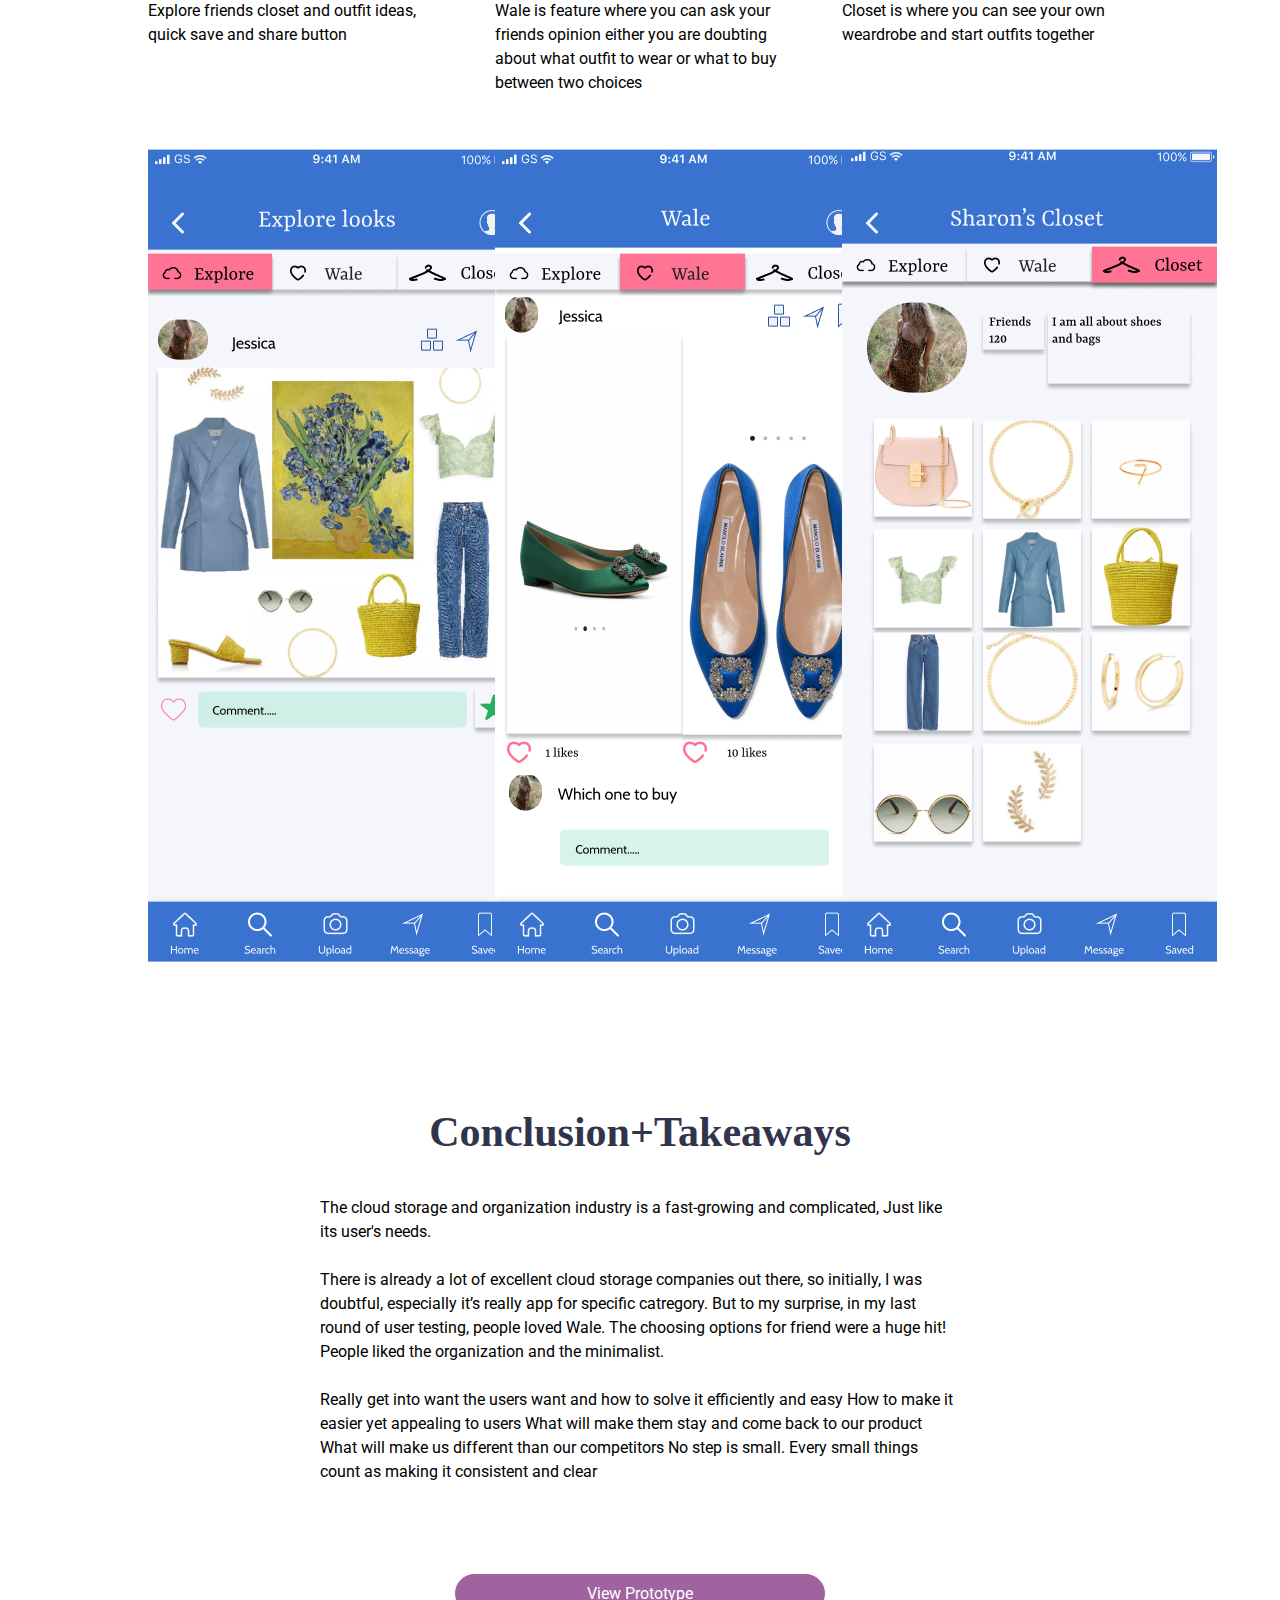
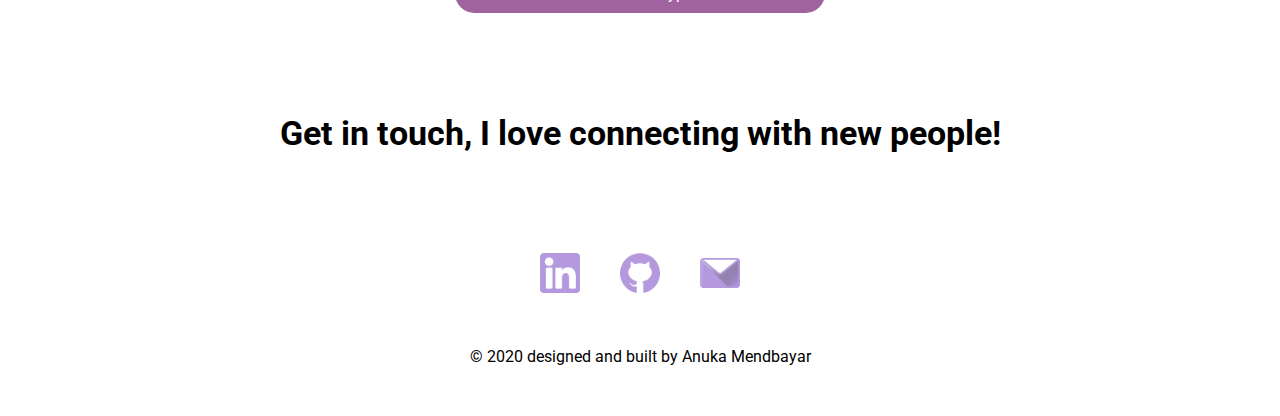
==== commit 7ece96cf: "spelling" ====
--- a/project.html
+++ b/project.html
@@ -412,7 +412,7 @@
       <section>
         <div class="anchor">
           <a id="product-features">&nbsp;</a>
-          <h2 class="target-label title">Product Feautures</h2>
+          <h2 class="target-label title">Product Features</h2>
 
           <div class="product-features">
             <div class="product-feature">
--- a/css/style.css
+++ b/css/style.css
@@ -25,7 +25,7 @@
 .burger-icon{
   font-size:30px;
   cursor:pointer;
-  color: #695973;
+  color: #B399DD;
 }
 
 .logo {
@@ -46,7 +46,7 @@
 
 .hero-tagline{
   width: 50%;
-  font-size: 36px;
+  font-size: 32px;
   margin-left: 120px;
   margin-top: 230px;
   font-family: 'Roboto Slab';
@@ -95,6 +95,7 @@
 
 .project-row > img{
   width: 40%;
+  height: 100%;
 }
 
 .project-text{
@@ -126,6 +127,7 @@
   display: flex;
   flex-direction: column;
   justify-content: flex-start;
+  padding-top: 100px;
 }
 
 .view-case-study{
@@ -406,7 +408,7 @@
 
   .hero-tagline{
     width: 40%;
-    font-size: 50px;
+    font-size: 40px;
     margin-left: 150px;
     margin-top: 250px;
     line-height: 100px;
